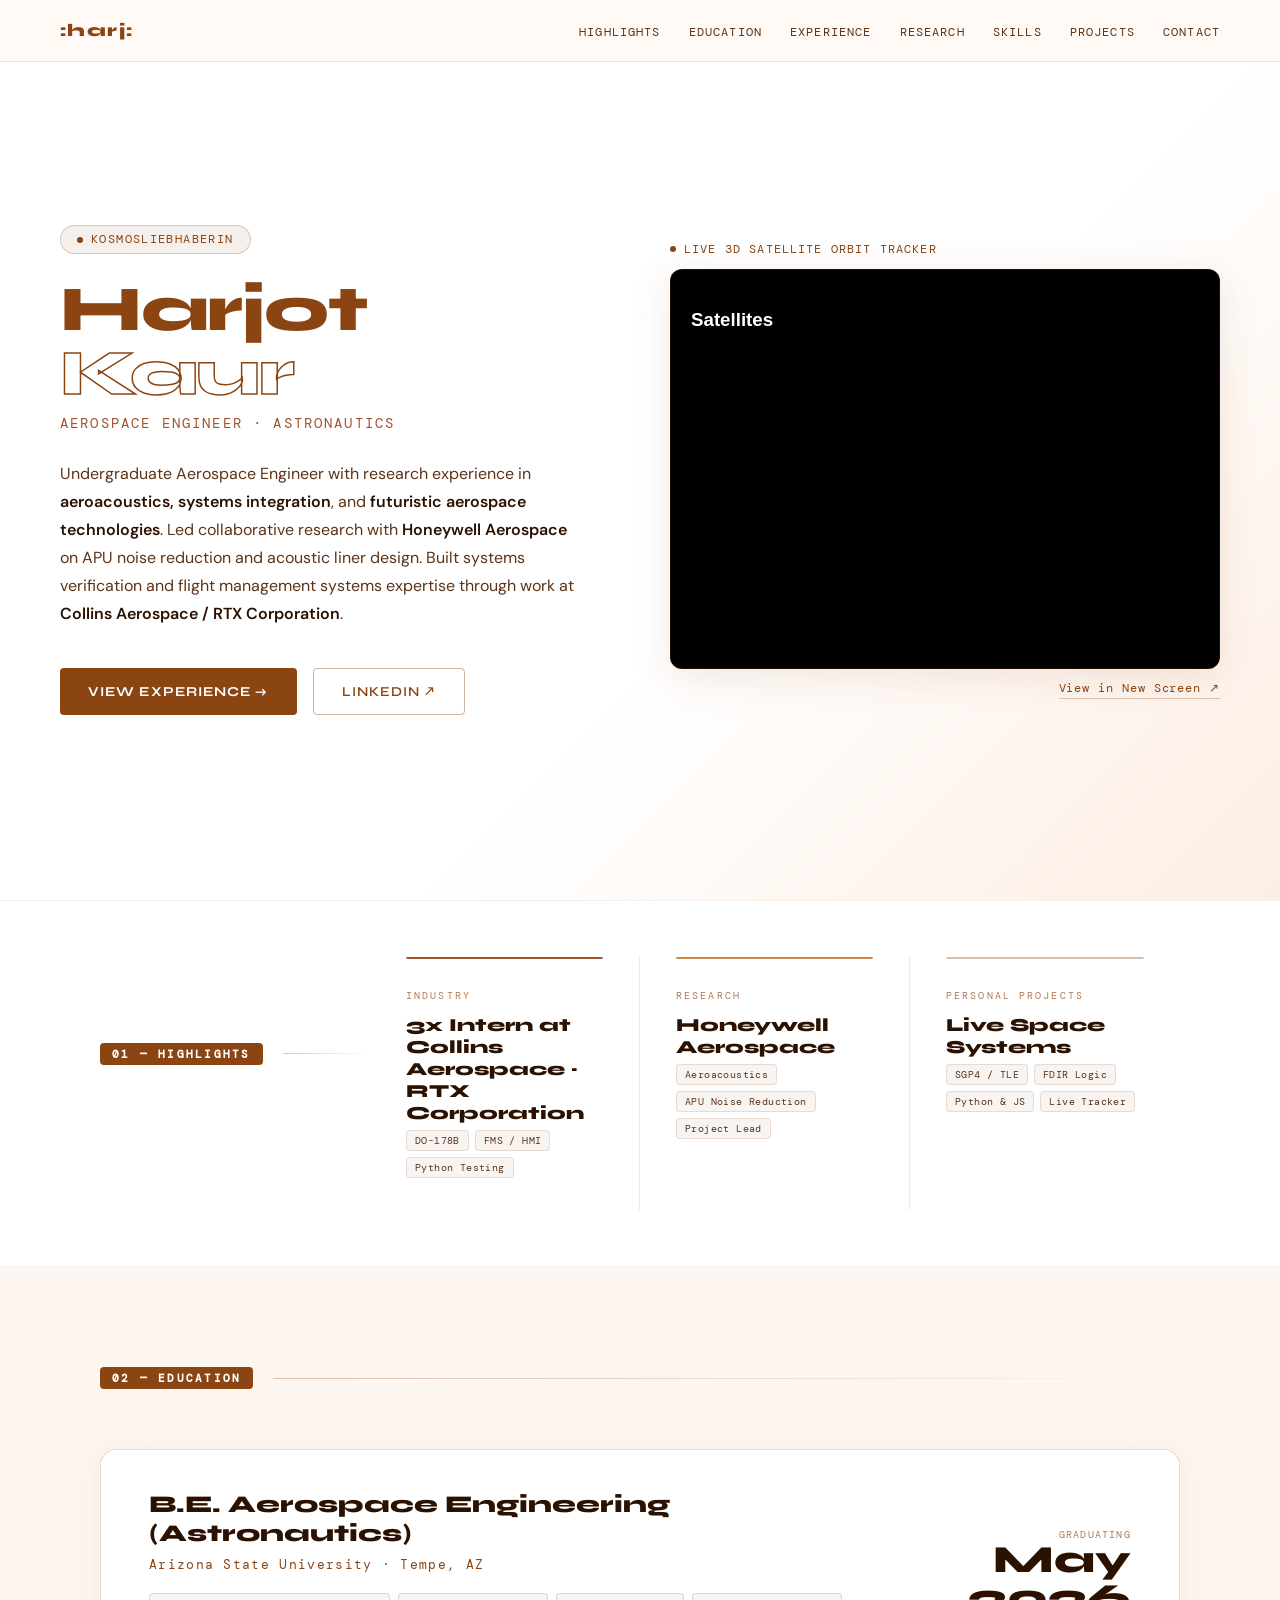
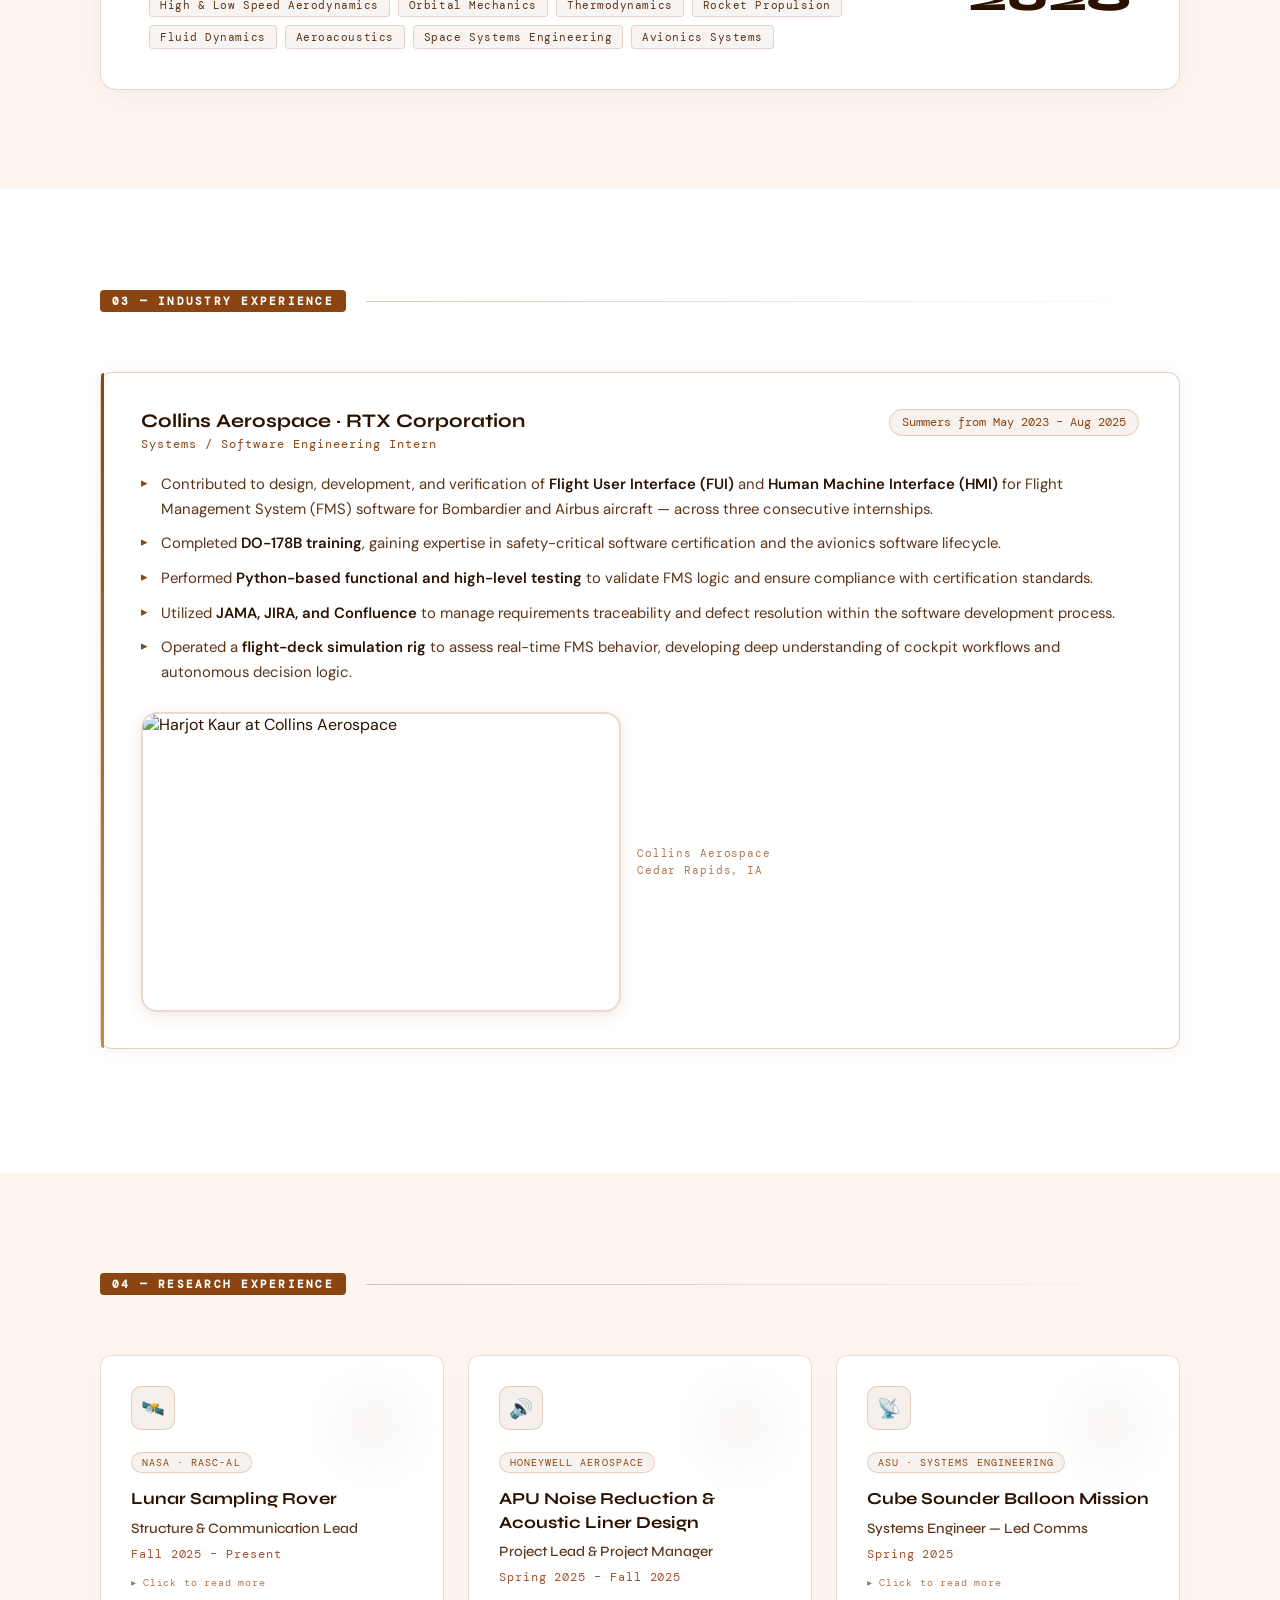
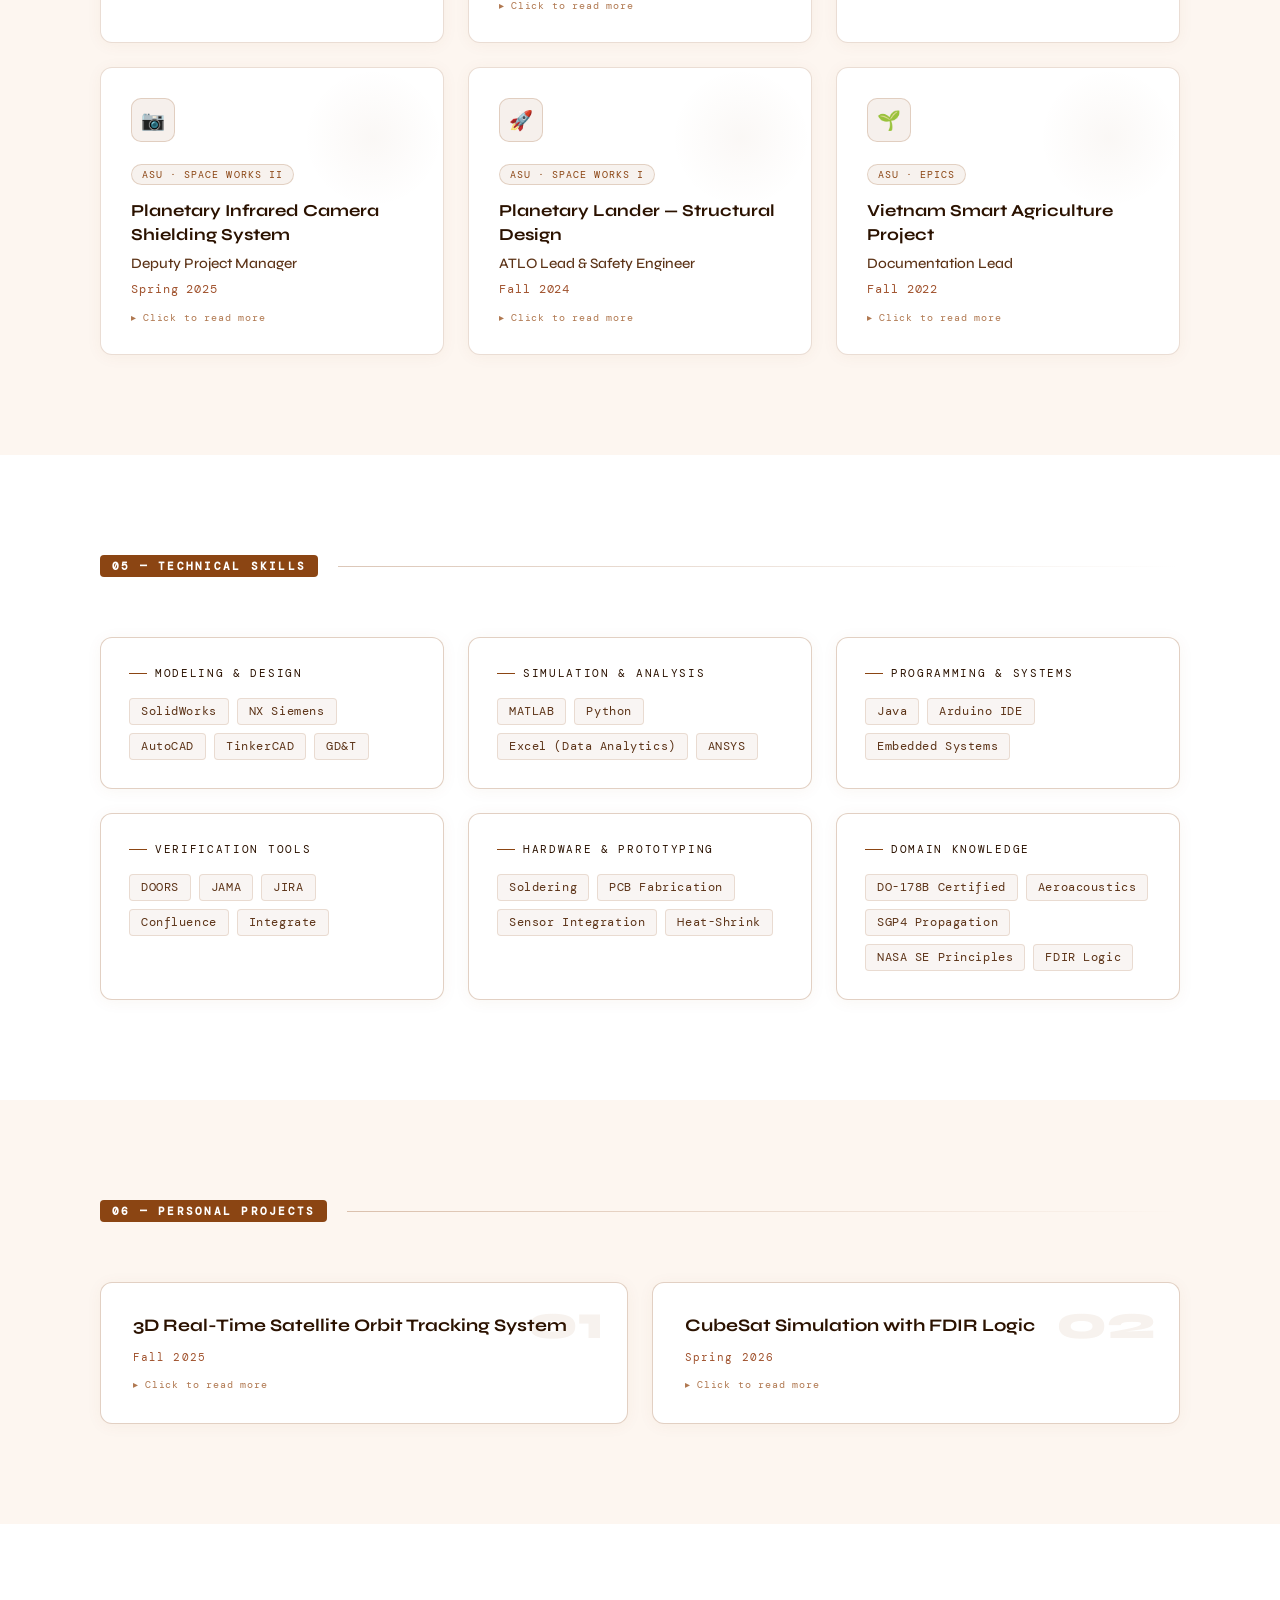
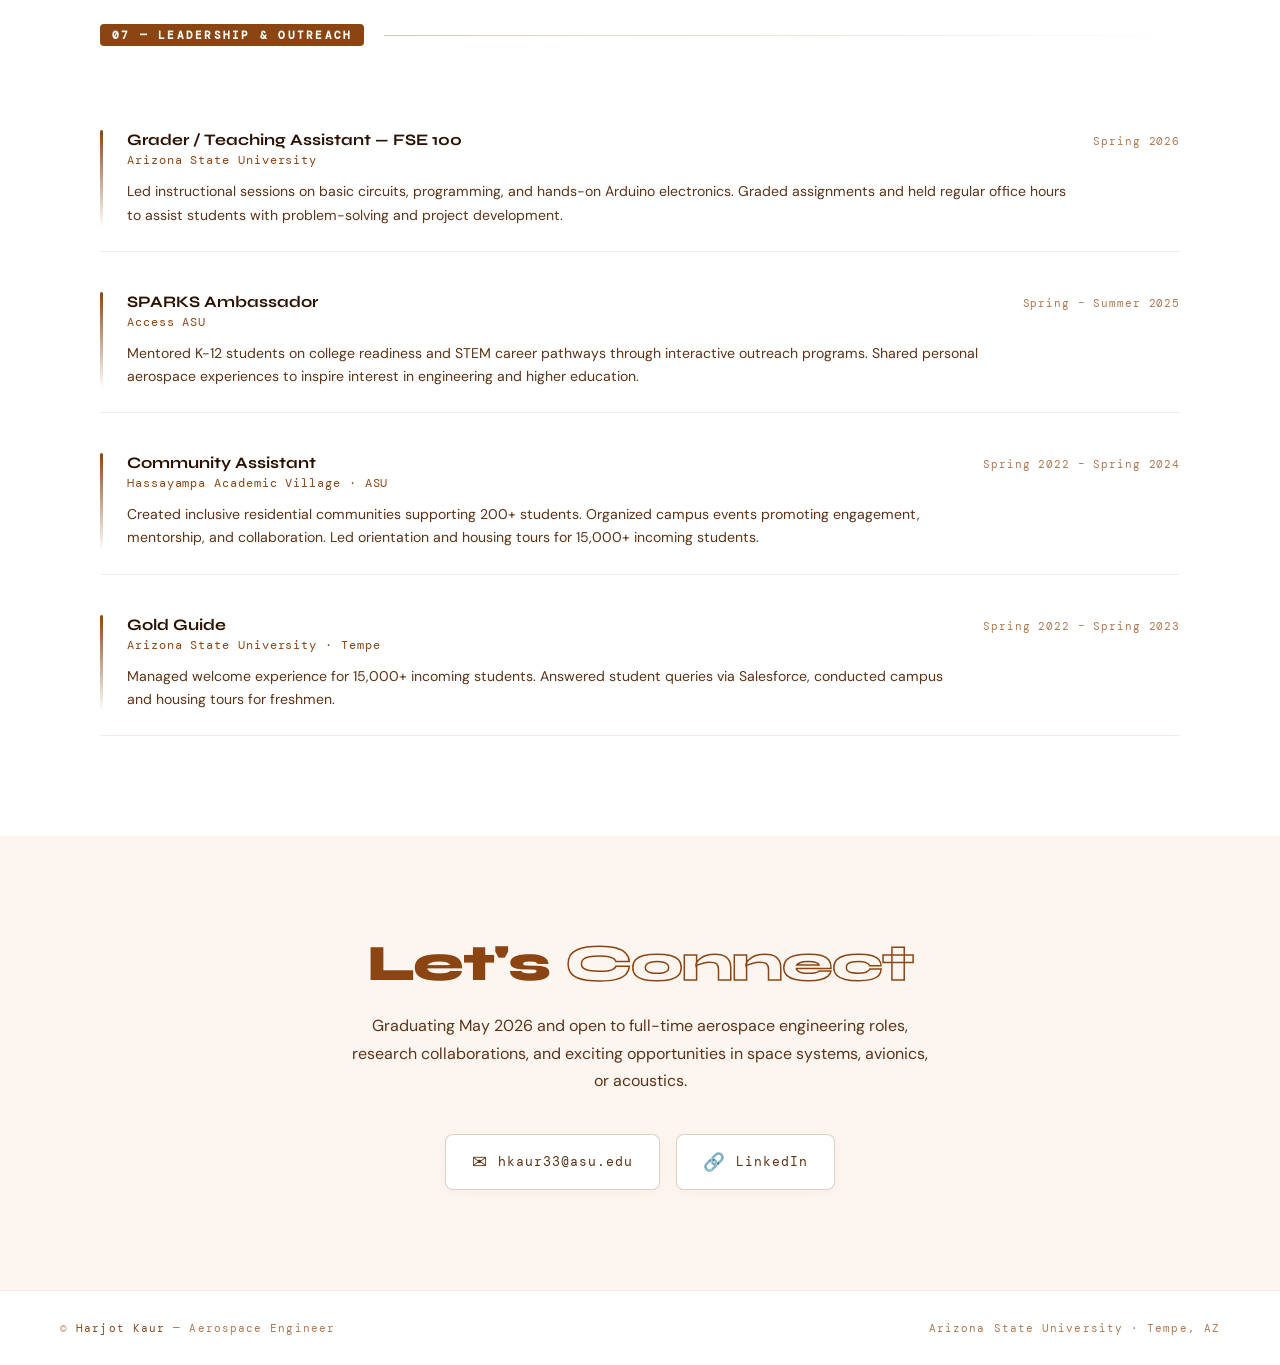
==== index.html @ 0716d75b "Update index.html" ====
<!DOCTYPE html>
<html lang="en">
<head>
  <meta charset="UTF-8" />
  <meta name="viewport" content="width=device-width, initial-scale=1.0" />
  <title>Harjot Kaur — Aerospace Engineer</title>

  <link rel="preconnect" href="https://fonts.googleapis.com" />
  <link rel="preconnect" href="https://fonts.gstatic.com" crossorigin />
  <link href="https://fonts.googleapis.com/css2?family=Syne:wght@400;500;600;700;800&family=DM+Mono:ital,wght@0,300;0,400;0,500;1,300&family=DM+Sans:ital,opsz,wght@0,9..40,300;0,9..40,400;0,9..40,500;1,9..40,300&display=swap" rel="stylesheet" />

  <style>

    /* ============================================================
       COLOR VARIABLES — change your colors here in one place
    ============================================================ */
    :root {
      --bg:           #ffffff;       /* main background              */
      --bg2:          #fdf6f0;       /* alternate section background */
      --surface:      #fff8f3;       /* card background              */
      --surface2:     #fdeee3;       /* card background variant      */
      --accent:       #8b4513;       /* saddle brown — main color    */
      --accent2:      #a0522d;       /* sienna — secondary           */
      --accent3:      #cd853f;       /* tan — third accent           */
      --text:         #2b1200;       /* primary text                 */
      --text-muted:   #5c3317;       /* body / description text      */
      --text-dim:     #b07850;       /* dates, labels, footer        */
      --border:       rgba(139, 69, 19, 0.25);
      --border2:      rgba(139, 69, 19, 0.18);
      --glow:         rgba(139, 69, 19, 0.12);
    }


    /* ============================================================
       RESET & BASE
    ============================================================ */
    *, *::before, *::after {
      box-sizing: border-box;
      margin: 0;
      padding: 0;
    }

    html {
      scroll-behavior: smooth;
    }

    body {
      font-family: 'DM Sans', sans-serif;
      background: var(--bg);
      color: var(--text);
      overflow-x: hidden;
      cursor: none;
    }


    /* ============================================================
       CUSTOM CURSOR
    ============================================================ */
    .cursor {
      width: 10px;
      height: 10px;
      background: var(--text);
      border-radius: 50%;
      position: fixed;
      top: 0;
      left: 0;
      pointer-events: none;
      z-index: 9999;
    }

    .cursor-ring {
      width: 36px;
      height: 36px;
      border: 1.5px solid var(--text);
      border-radius: 50%;
      position: fixed;
      top: 0;
      left: 0;
      pointer-events: none;
      z-index: 9998;
      opacity: 0.5;
      transition: all 0.18s cubic-bezier(0.25, 0.46, 0.45, 0.94);
    }


    /* ============================================================
       STAR FIELD CANVAS (background)
    ============================================================ */
    canvas#stars {
      position: fixed;
      inset: 0;
      z-index: 0;
      opacity: 1;
    }


    /* ============================================================
       NAVIGATION BAR
    ============================================================ */
    nav {
      position: fixed;
      top: 0;
      left: 0;
      right: 0;
      z-index: 100;
      padding: 20px 60px;
      display: flex;
      align-items: center;
      justify-content: space-between;
      backdrop-filter: blur(10px);
      border-bottom: 1px solid rgba(139, 69, 19, 0.15);
      background: rgba(255, 250, 245, 0.92);
    }

    .nav-logo {
      font-family: 'Syne', sans-serif;
      font-weight: 800;
      font-size: 1.1rem;
      letter-spacing: 0.08em;
      color: var(--accent);
      text-decoration: none;
    }

    .nav-links {
      display: flex;
      gap: 28px;
      list-style: none;
    }

    .nav-links a {
      font-family: 'DM Mono', monospace;
      font-size: 0.72rem;
      color: var(--text-muted);
      text-decoration: none;
      letter-spacing: 0.1em;
      text-transform: uppercase;
      transition: color 0.2s;
      position: relative;
    }

    /* underline slide-in on hover */
    .nav-links a::after {
      content: '';
      position: absolute;
      bottom: -4px;
      left: 0;
      width: 0;
      height: 1px;
      background: var(--accent);
      transition: width 0.3s;
    }

    .nav-links a:hover {
      color: var(--accent);
    }

    .nav-links a:hover::after {
      width: 100%;
    }


    /* all sections sit above the canvas */
    section {
      position: relative;
      z-index: 1;
    }


    /* ============================================================
       HERO SECTION
    ============================================================ */
    #hero {
      min-height: 100vh;
      display: flex;
      align-items: center;
      padding: 120px 60px 80px;
      position: relative;
      overflow: hidden;
      background: linear-gradient(135deg, #ffffff 60%, #fdeee3 100%);
    }

    .hero-grid {
      display: grid;
      grid-template-columns: 1fr 1fr;
      gap: 60px;
      align-items: center;
      max-width: 1200px;
      margin: 0 auto;
      width: 100%;
    }

    /* "Kosmosliebhaberin" pill badge */
    .hero-badge {
      display: inline-flex;
      align-items: center;
      gap: 8px;
      background: rgba(139, 69, 19, 0.08);
      border: 1px solid rgba(139, 69, 19, 0.25);
      border-radius: 100px;
      padding: 6px 16px;
      font-family: 'DM Mono', monospace;
      font-size: 0.72rem;
      color: var(--accent);
      letter-spacing: 0.12em;
      text-transform: uppercase;
      margin-bottom: 24px;
    }

    /* pulsing dot inside badge */
    .hero-badge .dot {
      width: 6px;
      height: 6px;
      background: var(--accent);
      border-radius: 50%;
      animation: pulse 2s infinite;
    }

    @keyframes pulse {
      0%, 100% { opacity: 1; transform: scale(1); }
      50%       { opacity: 0.4; transform: scale(0.7); }
    }

    /* tooltip appears when hovering over "Kosmosliebhaberin" */
    .badge-word {
      position: relative;
      cursor: default;
    }

    .badge-word::after {
      content: 'Lover of the Cosmos';
      position: absolute;
      bottom: calc(100% + 10px);
      left: 50%;
      transform: translateX(-50%) translateY(4px);
      background: var(--accent);
      color: #ffffff;
      font-family: 'DM Mono', monospace;
      font-size: 0.68rem;
      letter-spacing: 0.08em;
      white-space: nowrap;
      padding: 6px 14px;
      border-radius: 6px;
      opacity: 0;
      pointer-events: none;
      transition: opacity 0.25s ease, transform 0.25s ease;
      z-index: 200;
    }

    /* small downward arrow under tooltip */
    .badge-word::before {
      content: '';
      position: absolute;
      bottom: calc(100% + 4px);
      left: 50%;
      transform: translateX(-50%);
      border: 5px solid transparent;
      border-top-color: var(--accent);
      opacity: 0;
      pointer-events: none;
      transition: opacity 0.25s ease;
      z-index: 200;
    }

    .badge-word:hover::after {
      opacity: 1;
      transform: translateX(-50%) translateY(0);
    }

    .badge-word:hover::before {
      opacity: 1;
    }

    /* large name */
    .hero-name {
      font-family: 'Syne', sans-serif;
      font-weight: 800;
      font-size: clamp(2.8rem, 5vw, 4.5rem);
      line-height: 1.0;
      letter-spacing: -0.02em;
      color: var(--accent);
      margin-bottom: 8px;
    }

    /* "Kaur" — outlined/stroke style */
    .hero-name .accent-line {
      display: block;
      color: transparent;
      -webkit-text-stroke: 1.5px var(--accent);
    }

    .hero-title {
      font-family: 'DM Mono', monospace;
      font-size: 0.9rem;
      color: var(--accent2);
      letter-spacing: 0.15em;
      text-transform: uppercase;
      margin-bottom: 28px;
    }

    .hero-summary {
      font-size: 1rem;
      line-height: 1.75;
      color: var(--text-muted);
      max-width: 520px;
      margin-bottom: 40px;
    }

    .hero-summary strong {
      color: var(--text);
      font-weight: 600;
    }

    .hero-cta {
      display: flex;
      gap: 16px;
      flex-wrap: wrap;
    }

    /* solid saddle brown button */
    .btn-primary {
      display: inline-flex;
      align-items: center;
      gap: 10px;
      background: var(--accent);
      color: #ffffff;
      padding: 14px 28px;
      border-radius: 4px;
      font-family: 'Syne', sans-serif;
      font-weight: 700;
      font-size: 0.85rem;
      letter-spacing: 0.08em;
      text-transform: uppercase;
      text-decoration: none;
      transition: all 0.25s;
    }

    .btn-primary:hover {
      background: #a0522d;
      transform: translateY(-2px);
      box-shadow: 0 12px 40px rgba(139, 69, 19, 0.25);
    }

    /* outline button */
    .btn-secondary {
      display: inline-flex;
      align-items: center;
      gap: 10px;
      border: 1.5px solid rgba(139, 69, 19, 0.4);
      color: var(--accent);
      padding: 14px 28px;
      border-radius: 4px;
      font-family: 'Syne', sans-serif;
      font-weight: 600;
      font-size: 0.85rem;
      letter-spacing: 0.08em;
      text-transform: uppercase;
      text-decoration: none;
      transition: all 0.25s;
    }

    .btn-secondary:hover {
      background: rgba(139, 69, 19, 0.08);
      transform: translateY(-2px);
    }


    /* ============================================================
       SATELLITE TRACKER EMBED (hero right side)
    ============================================================ */
    .hero-visual {
      position: relative;
      display: flex;
      flex-direction: column;
      gap: 12px;
      height: auto;
    }

    .satellite-embed-label {
      display: inline-flex;
      align-items: center;
      gap: 8px;
      font-family: 'DM Mono', monospace;
      font-size: 0.72rem;
      color: var(--accent);
      letter-spacing: 0.1em;
      text-transform: uppercase;
    }

    .satellite-embed-label .dot {
      width: 6px;
      height: 6px;
      background: var(--accent);
      border-radius: 50%;
      animation: pulse 2s infinite;
    }

    .satellite-iframe {
      width: 100%;
      height: 400px;
      border: 1px solid var(--border);
      border-radius: 12px;
      box-shadow: 0 8px 40px rgba(139, 69, 19, 0.12);
      background: #000;
    }

    .satellite-open-btn {
      align-self: flex-end;
      font-family: 'DM Mono', monospace;
      font-size: 0.72rem;
      color: var(--accent);
      text-decoration: none;
      letter-spacing: 0.08em;
      border-bottom: 1px solid rgba(139, 69, 19, 0.3);
      padding-bottom: 2px;
      transition: all 0.2s;
    }

    .satellite-open-btn:hover {
      color: var(--accent2);
      border-bottom-color: var(--accent2);
    }


    /* ============================================================
       SHARED SECTION LAYOUT
    ============================================================ */
    .section-inner {
      max-width: 1200px;
      margin: 0 auto;
      padding: 100px 60px;
    }

    .section-header {
      display: flex;
      align-items: center;
      gap: 20px;
      margin-bottom: 60px;
    }

    /* e.g. "01 — Education" brown pill */
    .section-tag {
      font-family: 'DM Mono', monospace;
      font-size: 0.7rem;
      color: #ffffff;
      letter-spacing: 0.2em;
      text-transform: uppercase;
      font-weight: 700;
      background-color: #8b4513;
      padding: 4px 12px;
      border-radius: 4px;
      white-space: nowrap;
    }

    /* horizontal fading line after section tag */
    .section-line {
      flex: 1;
      height: 1px;
      background: linear-gradient(to right, rgba(139, 69, 19, 0.3), transparent);
    }


    /* ============================================================
       HIGHLIGHTS STRIP
       Sits between hero and education.
       Shows key partnerships and accomplishments at a glance.
    ============================================================ */
    #highlights {
      background: var(--bg);
      border-top: 1px solid rgba(139, 69, 19, 0.08);
      border-bottom: 1px solid rgba(139, 69, 19, 0.08);
      position: relative;
      z-index: 1;
    }

    .highlights-inner {
      max-width: 1200px;
      margin: 0 auto;
      padding: 56px 60px;
      display: grid;
      grid-template-columns: repeat(4, 1fr);
      gap: 0;
    }

    /* each card — divider lines between them via border-right */
    .highlight-card {
      padding: 32px 36px;
      border-right: 1px solid rgba(139, 69, 19, 0.12);
      position: relative;
      transition: background 0.25s ease;
    }

    .highlight-card:last-child {
      border-right: none;
    }

    .highlight-card:hover {
      background: var(--surface);
    }

    /* colored top-edge accent bar — each card gets its own shade */
    .highlight-card::before {
      content: '';
      position: absolute;
      top: 0;
      left: 36px;
      right: 36px;
      height: 2px;
      border-radius: 0 0 2px 2px;
    }

    .highlight-card:nth-child(1)::before { background: var(--accent); }
    .highlight-card:nth-child(2)::before { background: var(--accent2); }
    .highlight-card:nth-child(3)::before { background: var(--accent3); }
    .highlight-card:nth-child(4)::before { background: rgba(139, 69, 19, 0.35); }

    /* category label e.g. "Industry" */
    .hl-label {
      font-family: 'DM Mono', monospace;
      font-size: 0.6rem;
      color: var(--text-dim);
      letter-spacing: 0.22em;
      text-transform: uppercase;
      margin-bottom: 12px;
    }

    /* main bold title */
    .hl-title {
      font-family: 'Syne', sans-serif;
      font-weight: 800;
      font-size: 1.15rem;
      color: var(--text);
      line-height: 1.2;
      margin-bottom: 6px;
    }

    /* subtitle */
    .hl-sub {
      font-size: 0.82rem;
      color: var(--text-muted);
      line-height: 1.5;
      margin-bottom: 18px;
    }

    /* small keyword tags at the bottom */
    .hl-tags {
      display: flex;
      flex-wrap: wrap;
      gap: 6px;
    }

    .hl-tag {
      font-family: 'DM Mono', monospace;
      font-size: 0.62rem;
      color: var(--text-muted);
      background: rgba(139, 69, 19, 0.06);
      border: 1px solid rgba(139, 69, 19, 0.14);
      border-radius: 4px;
      padding: 3px 8px;
      letter-spacing: 0.04em;
    }

    /* responsive: 2 columns on medium screens */
    @media (max-width: 900px) {
      .highlights-inner {
        grid-template-columns: repeat(2, 1fr);
      }

      .highlight-card:nth-child(2) {
        border-right: none;
      }

      .highlight-card:nth-child(3) {
        border-right: 1px solid rgba(139, 69, 19, 0.12);
        border-top: 1px solid rgba(139, 69, 19, 0.12);
      }

      .highlight-card:nth-child(4) {
        border-top: 1px solid rgba(139, 69, 19, 0.12);
      }
    }


    /* ============================================================
       EDUCATION SECTION
    ============================================================ */
    #education {
      background: var(--bg2);
    }

    .edu-card {
      background: #ffffff;
      border: 1px solid rgba(139, 69, 19, 0.2);
      border-radius: 16px;
      padding: 40px 48px;
      display: grid;
      grid-template-columns: 1fr auto;
      gap: 40px;
      align-items: center;
      box-shadow: 0 4px 30px rgba(139, 69, 19, 0.07);
    }

    .edu-degree {
      font-family: 'Syne', sans-serif;
      font-weight: 800;
      font-size: 1.5rem;
      color: var(--text);
      margin-bottom: 8px;
    }

    .edu-school {
      font-family: 'DM Mono', monospace;
      font-size: 0.82rem;
      color: var(--accent);
      letter-spacing: 0.1em;
      margin-bottom: 20px;
    }

    .edu-chips {
      display: flex;
      flex-wrap: wrap;
      gap: 8px;
    }

    /* each course/subject chip */
    .edu-chip {
      font-family: 'DM Mono', monospace;
      font-size: 0.68rem;
      color: var(--text-muted);
      background: rgba(139, 69, 19, 0.06);
      border: 1px solid rgba(139, 69, 19, 0.18);
      border-radius: 4px;
      padding: 4px 10px;
      letter-spacing: 0.05em;
    }

    .edu-grad {
      text-align: right;
    }

    /* large "May 2026" date */
    .edu-grad-date {
      font-family: 'Syne', sans-serif;
      font-weight: 800;
      font-size: 2.4rem;
      color: var(--text);
      line-height: 1;
    }

    .edu-grad-label {
      font-family: 'DM Mono', monospace;
      font-size: 0.65rem;
      color: var(--text-dim);
      letter-spacing: 0.12em;
      text-transform: uppercase;
      margin-top: 6px;
    }


    /* ============================================================
       EXPERIENCE SECTION
    ============================================================ */
    #experience {
      background: var(--bg);
    }

    .exp-card {
      border: 1px solid var(--border);
      border-radius: 12px;
      padding: 36px 40px;
      background: #ffffff;
      position: relative;
      overflow: visible;
      transition: all 0.3s ease;
      margin-bottom: 24px;
      box-shadow: 0 2px 20px rgba(139, 69, 19, 0.06);
    }

    /* left accent stripe */
    .exp-card::before {
      content: '';
      position: absolute;
      top: 0;
      left: 0;
      width: 3px;
      height: 100%;
      background: linear-gradient(to bottom, var(--accent), var(--accent3));
      border-radius: 3px 0 0 3px;
    }

    .exp-card:hover {
      border-color: rgba(139, 69, 19, 0.35);
      transform: translateX(4px);
      box-shadow: 0 8px 40px rgba(139, 69, 19, 0.1);
    }

    .exp-meta {
      display: flex;
      align-items: flex-start;
      justify-content: space-between;
      gap: 20px;
      margin-bottom: 20px;
      flex-wrap: wrap;
    }

    .exp-company {
      font-family: 'Syne', sans-serif;
      font-weight: 700;
      font-size: 1.2rem;
      color: var(--text);
    }

    .exp-role {
      font-family: 'DM Mono', monospace;
      font-size: 0.78rem;
      color: var(--accent);
      letter-spacing: 0.08em;
      margin-top: 4px;
    }

    /* date pill on the right */
    .exp-period {
      font-family: 'DM Mono', monospace;
      font-size: 0.72rem;
      color: var(--accent);
      background: rgba(139, 69, 19, 0.07);
      border: 1px solid rgba(139, 69, 19, 0.2);
      padding: 5px 12px;
      border-radius: 100px;
      white-space: nowrap;
      flex-shrink: 0;
    }

    .exp-points {
      list-style: none;
    }

    .exp-points li {
      position: relative;
      padding-left: 20px;
      margin-bottom: 10px;
      color: var(--text-muted);
      font-size: 0.93rem;
      line-height: 1.65;
    }

    /* brown arrow bullet */
    .exp-points li::before {
      content: '▸';
      position: absolute;
      left: 0;
      color: var(--accent);
      font-size: 0.8rem;
    }

    .exp-points li strong {
      color: var(--text);
      font-weight: 600;
    }

    /* photo inside experience card */
    .exp-photo-wrapper {
      margin-top: 28px;
      display: flex;
      align-items: center;
      gap: 16px;
      overflow: visible;
    }

    .exp-photo {
      display: block;
      width: 480px;
      height: 300px;
      object-fit: cover;
      object-position: center;
      border-radius: 16px;
      border: 2px solid rgba(139, 69, 19, 0.2);
      box-shadow: 0 4px 16px rgba(139, 69, 19, 0.12);
      flex-shrink: 0;
    }

    .exp-photo-caption {
      font-family: 'DM Mono', monospace;
      font-size: 0.68rem;
      color: var(--text-dim);
      letter-spacing: 0.08em;
      line-height: 1.6;
    }


    /* ============================================================
       RESEARCH SECTION — INTERACTIVE CLICK-TO-EXPAND
       Default: emoji, title, tag, role, date
       Click: description slides open
    ============================================================ */
    #research {
      background: var(--bg2);
    }

    .research-grid {
      display: grid;
      grid-template-columns: repeat(auto-fill, minmax(340px, 1fr));
      gap: 24px;
    }

    /* card is clickable */
    .research-card {
      background: #ffffff;
      border: 1px solid var(--border2);
      border-radius: 12px;
      padding: 30px;
      position: relative;
      overflow: hidden;
      cursor: pointer;
      transition: border-color 0.3s ease, box-shadow 0.3s ease, transform 0.3s ease;
      box-shadow: 0 2px 16px rgba(139, 69, 19, 0.05);
    }

    /* subtle corner glow */
    .research-card::after {
      content: '';
      position: absolute;
      top: 0;
      right: 0;
      width: 140px;
      height: 140px;
      background: radial-gradient(circle, rgba(139, 69, 19, 0.04) 0%, transparent 70%);
      pointer-events: none;
    }

    .research-card:hover {
      border-color: rgba(139, 69, 19, 0.3);
      transform: translateY(-4px);
      box-shadow: 0 16px 40px rgba(139, 69, 19, 0.1);
    }

    /* card stays flat when open */
    .research-card.open {
      border-color: rgba(139, 69, 19, 0.4);
      box-shadow: 0 12px 40px rgba(139, 69, 19, 0.12);
      transform: translateY(0);
    }

    /* emoji icon box */
    .research-icon {
      width: 44px;
      height: 44px;
      background: rgba(139, 69, 19, 0.08);
      border: 1px solid rgba(139, 69, 19, 0.2);
      border-radius: 10px;
      display: flex;
      align-items: center;
      justify-content: center;
      font-size: 1.2rem;
      margin-bottom: 20px;
    }

    /* affiliation capsule e.g. "NASA · RASC-AL" */
    .research-tag {
      display: inline-block;
      font-family: 'DM Mono', monospace;
      font-size: 0.65rem;
      color: var(--accent);
      letter-spacing: 0.1em;
      text-transform: uppercase;
      background: rgba(139, 69, 19, 0.07);
      border: 1px solid rgba(139, 69, 19, 0.2);
      border-radius: 100px;
      padding: 3px 10px;
      margin-bottom: 14px;
    }

    .research-title {
      font-family: 'Syne', sans-serif;
      font-weight: 700;
      font-size: 1.05rem;
      color: var(--text);
      line-height: 1.4;
      margin-bottom: 8px;
    }

    .research-role {
      font-family: 'Syne', sans-serif;
      font-weight: 500;
      font-size: 0.9rem;
      color: var(--text-muted);
      line-height: 1.4;
      margin-bottom: 8px;
    }

    .research-org {
      font-family: 'DM Mono', monospace;
      font-size: 0.72rem;
      color: var(--accent2);
      letter-spacing: 0.08em;
      margin-bottom: 0;
    }

    /* "▸ Click to read more" hint */
    .research-hint {
      font-family: 'DM Mono', monospace;
      font-size: 0.65rem;
      color: var(--text-dim);
      letter-spacing: 0.08em;
      margin-top: 14px;
      display: flex;
      align-items: center;
      gap: 6px;
      transition: color 0.2s;
    }

    /* arrow before hint text */
    .research-hint::before {
      content: '▸';
      font-size: 0.6rem;
      transition: transform 0.3s ease;
    }

    /* arrow rotates 90° when card is open */
    .research-card.open .research-hint::before {
      transform: rotate(90deg);
    }

    .research-card.open .research-hint {
      color: var(--accent);
    }

    /* description — collapsed by default, expands on click */
    .research-desc {
      font-size: 0.88rem;
      line-height: 1.7;
      color: var(--text-muted);
      max-height: 0;
      overflow: hidden;
      opacity: 0;
      margin-top: 0;
      transition: max-height 0.45s ease, opacity 0.35s ease, margin-top 0.3s ease;
    }

    .research-card.open .research-desc {
      max-height: 600px;
      opacity: 1;
      margin-top: 16px;
    }

    .research-desc strong {
      color: var(--text);
      font-weight: 600;
    }


    /* ============================================================
       SKILLS SECTION
    ============================================================ */
    #skills {
      background: var(--bg);
    }

    .skills-layout {
      display: grid;
      grid-template-columns: repeat(auto-fill, minmax(260px, 1fr));
      gap: 24px;
    }

    .skill-group {
      background: #ffffff;
      border: 1px solid var(--border);
      border-radius: 12px;
      padding: 28px;
      transition: all 0.3s ease;
      box-shadow: 0 2px 16px rgba(139, 69, 19, 0.05);
    }

    .skill-group:hover {
      border-color: rgba(139, 69, 19, 0.35);
      box-shadow: 0 8px 30px rgba(139, 69, 19, 0.1);
    }

    /* category heading e.g. "Modeling & Design" */
    .skill-group-title {
      font-family: 'DM Mono', monospace;
      font-size: 0.7rem;
      color: var(--text);
      letter-spacing: 0.15em;
      text-transform: uppercase;
      margin-bottom: 18px;
      display: flex;
      align-items: center;
      gap: 8px;
    }

    /* short line before category title */
    .skill-group-title::before {
      content: '';
      width: 18px;
      height: 1px;
      background: var(--accent);
    }

    .skill-tags {
      display: flex;
      flex-wrap: wrap;
      gap: 8px;
    }

    /* individual skill pill — no hover color change */
    .skill-tag {
      font-family: 'DM Mono', monospace;
      font-size: 0.72rem;
      color: var(--text-muted);
      background: rgba(139, 69, 19, 0.05);
      border: 1px solid rgba(139, 69, 19, 0.15);
      border-radius: 4px;
      padding: 5px 11px;
      letter-spacing: 0.05em;
    }


    /* ============================================================
       PROJECTS SECTION — INTERACTIVE CLICK-TO-EXPAND
       Same interaction pattern as research cards
    ============================================================ */
    #projects {
      background: var(--bg2);
    }

    .projects-grid {
      display: grid;
      grid-template-columns: 1fr 1fr;
      gap: 24px;
    }

    /* clickable project card */
    .project-card {
      background: #ffffff;
      border: 1px solid var(--border);
      border-radius: 12px;
      padding: 32px;
      position: relative;
      overflow: hidden;
      cursor: pointer;
      transition: border-color 0.3s ease, box-shadow 0.3s ease, transform 0.3s ease;
      box-shadow: 0 2px 16px rgba(139, 69, 19, 0.05);
    }

    .project-card:hover {
      border-color: rgba(139, 69, 19, 0.35);
      transform: translateY(-4px);
      box-shadow: 0 16px 40px rgba(139, 69, 19, 0.1);
    }

    /* stays flat when open */
    .project-card.open {
      border-color: rgba(139, 69, 19, 0.4);
      box-shadow: 0 12px 40px rgba(139, 69, 19, 0.12);
      transform: translateY(0);
    }

    /* large faded number in the corner */
    .project-num {
      font-family: 'Syne', sans-serif;
      font-weight: 800;
      font-size: 3rem;
      color: rgba(139, 69, 19, 0.07);
      position: absolute;
      top: 16px;
      right: 24px;
      line-height: 1;
    }

    .project-title {
      font-family: 'Syne', sans-serif;
      font-weight: 700;
      font-size: 1.1rem;
      color: var(--text);
      margin-bottom: 12px;
      line-height: 1.3;
    }

    .project-period {
      font-family: 'DM Mono', monospace;
      font-size: 0.68rem;
      color: var(--accent2);
      letter-spacing: 0.1em;
      margin-bottom: 14px;
    }

    /* "▸ Click to read more" hint */
    .project-hint {
      font-family: 'DM Mono', monospace;
      font-size: 0.65rem;
      color: var(--text-dim);
      letter-spacing: 0.08em;
      margin-top: 4px;
      display: flex;
      align-items: center;
      gap: 6px;
      transition: color 0.2s;
    }

    .project-hint::before {
      content: '▸';
      font-size: 0.6rem;
      transition: transform 0.3s ease;
    }

    /* arrow rotates when open */
    .project-card.open .project-hint::before {
      transform: rotate(90deg);
    }

    .project-card.open .project-hint {
      color: var(--accent);
    }

    /* description — collapsed by default, expands on click */
    .project-desc {
      font-size: 0.9rem;
      color: var(--text-muted);
      line-height: 1.7;
      max-height: 0;
      overflow: hidden;
      opacity: 0;
      margin-top: 0;
      transition: max-height 0.45s ease, opacity 0.35s ease, margin-top 0.3s ease;
    }

    .project-card.open .project-desc {
      max-height: 400px;
      opacity: 1;
      margin-top: 14px;
    }


    /* ============================================================
       LEADERSHIP SECTION
    ============================================================ */
    #leadership {
      background: var(--bg);
    }

    .leadership-list {
      display: flex;
      flex-direction: column;
      gap: 16px;
    }

    .lead-item {
      display: grid;
      grid-template-columns: 3px 1fr auto;
      gap: 24px;
      align-items: start;
      padding: 24px 0;
      border-bottom: 1px solid rgba(139, 69, 19, 0.1);
    }

    /* vertical brown gradient line on left */
    .lead-line {
      width: 3px;
      height: 100%;
      min-height: 40px;
      background: linear-gradient(to bottom, var(--accent), transparent);
      border-radius: 3px;
    }

    .lead-role {
      font-family: 'Syne', sans-serif;
      font-weight: 700;
      font-size: 1rem;
      color: var(--text);
      margin-bottom: 4px;
    }

    .lead-org {
      font-family: 'DM Mono', monospace;
      font-size: 0.72rem;
      color: var(--accent);
      letter-spacing: 0.08em;
      margin-bottom: 12px;
    }

    .lead-desc {
      font-size: 0.88rem;
      color: var(--text-muted);
      line-height: 1.65;
    }

    /* date on the right */
    .lead-period {
      font-family: 'DM Mono', monospace;
      font-size: 0.68rem;
      color: var(--text-dim);
      letter-spacing: 0.08em;
      white-space: nowrap;
      text-align: right;
      padding-top: 4px;
    }


    /* ============================================================
       CONTACT SECTION
    ============================================================ */
    #contact {
      background: var(--bg2);
      text-align: center;
    }

    .contact-inner {
      max-width: 700px;
      margin: 0 auto;
      padding: 100px 60px;
    }

    .contact-heading {
      font-family: 'Syne', sans-serif;
      font-weight: 800;
      font-size: clamp(2rem, 4vw, 3.2rem);
      line-height: 1.1;
      letter-spacing: -0.02em;
      margin-bottom: 20px;
      color: var(--accent);
    }

    /* "Connect" — outlined stroke style */
    .contact-heading .stroke {
      color: transparent;
      -webkit-text-stroke: 1.5px var(--accent);
    }

    .contact-sub {
      color: var(--text-muted);
      font-size: 1rem;
      line-height: 1.7;
      margin-bottom: 40px;
    }

    .contact-links {
      display: flex;
      gap: 16px;
      justify-content: center;
      flex-wrap: wrap;
    }

    .contact-link {
      display: inline-flex;
      align-items: center;
      gap: 10px;
      background: #ffffff;
      border: 1px solid var(--border);
      border-radius: 8px;
      padding: 16px 26px;
      text-decoration: none;
      color: var(--text-muted);
      font-family: 'DM Mono', monospace;
      font-size: 0.8rem;
      letter-spacing: 0.08em;
      transition: all 0.25s;
      box-shadow: 0 2px 12px rgba(139, 69, 19, 0.06);
    }

    /* hover fills button brown */
    .contact-link:hover {
      color: #ffffff;
      background: var(--accent);
      border-color: var(--accent);
      transform: translateY(-2px);
      box-shadow: 0 8px 24px rgba(139, 69, 19, 0.2);
    }

    .contact-link .icon {
      font-size: 1.1rem;
    }


    /* ============================================================
       FOOTER
    ============================================================ */
    footer {
      position: relative;
      z-index: 1;
      padding: 30px 60px;
      border-top: 1px solid rgba(139, 69, 19, 0.12);
      display: flex;
      align-items: center;
      justify-content: space-between;
      background: var(--bg);
    }

    footer p {
      font-family: 'DM Mono', monospace;
      font-size: 0.68rem;
      color: var(--text-dim);
      letter-spacing: 0.1em;
    }

    footer .footer-accent {
      color: var(--accent);
    }


    /* ============================================================
       SCROLL REVEAL ANIMATION
       Elements with class "reveal" fade in when scrolled into view
    ============================================================ */
    .reveal {
      opacity: 0;
      transform: translateY(30px);
      transition: opacity 0.6s ease, transform 0.6s ease;
    }

    .reveal.visible {
      opacity: 1;
      transform: translateY(0);
    }


    /* ============================================================
       SCROLLBAR
    ============================================================ */
    ::-webkit-scrollbar { width: 4px; }
    ::-webkit-scrollbar-track { background: var(--bg); }
    ::-webkit-scrollbar-thumb { background: rgba(139, 69, 19, 0.3); border-radius: 2px; }


    /* ============================================================
       MOBILE RESPONSIVE
    ============================================================ */
    @media (max-width: 768px) {
      nav               { padding: 16px 24px; }
      .nav-links        { display: none; }
      .hero-grid        { grid-template-columns: 1fr; }
      .hero-visual      { display: none; }
      .section-inner    { padding: 70px 24px; }
      .projects-grid    { grid-template-columns: 1fr; }
      .edu-card         { grid-template-columns: 1fr; }
      footer            { flex-direction: column; gap: 8px; text-align: center; }
      #hero             { padding: 100px 24px 60px; }
      .highlights-inner { grid-template-columns: 1fr; padding: 32px 24px; }
      .highlight-card   { border-right: none; border-bottom: 1px solid rgba(139, 69, 19, 0.12); }
      .highlight-card:last-child { border-bottom: none; }
    }

  </style>
</head>
<body>

  <div class="cursor" id="cursor"></div>
  <div class="cursor-ring" id="cursorRing"></div>
  <canvas id="stars"></canvas>


  <!-- ============================================================
       NAVIGATION
  ============================================================ -->
  <nav>
    <a href="#hero" class="nav-logo">:harj:</a>
    <ul class="nav-links">
      <li><a href="#highlights">Highlights</a></li>
      <li><a href="#education">Education</a></li>
      <li><a href="#experience">Experience</a></li>
      <li><a href="#research">Research</a></li>
      <li><a href="#skills">Skills</a></li>
      <li><a href="#projects">Projects</a></li>
      <li><a href="#contact">Contact</a></li>
    </ul>
  </nav>


  <!-- ============================================================
       HERO
  ============================================================ -->
  <section id="hero">
    <div class="hero-grid">

      <!-- Left: text content -->
      <div>
        <div class="hero-badge">
          <span class="dot"></span>
          <span class="badge-word">Kosmosliebhaberin</span>
        </div>

        <h1 class="hero-name">
          Harjot
          <span class="accent-line">Kaur</span>
        </h1>

        <p class="hero-title">Aerospace Engineer · Astronautics</p>

        <p class="hero-summary">
          Undergraduate Aerospace Engineer with research experience in
          <strong>aeroacoustics, systems integration</strong>, and
          <strong>futuristic aerospace technologies</strong>. Led collaborative
          research with <strong>Honeywell Aerospace</strong> on APU noise reduction
          and acoustic liner design. Built systems verification and flight management
          systems expertise through work at
          <strong>Collins Aerospace / RTX Corporation</strong>.
        </p>

        <div class="hero-cta">
          <a href="#experience" class="btn-primary">View Experience →</a>
          <a href="https://www.linkedin.com/in/harjottkaurr/" target="_blank" class="btn-secondary">LinkedIn ↗</a>
        </div>
      </div>

      <!-- Right: live satellite tracker embed -->
      <div class="hero-visual">
        <div class="satellite-embed-label">
          <span class="dot"></span>
          Live 3D Satellite Orbit Tracker
        </div>

        <iframe
          src="satellite/index.html"
          class="satellite-iframe"
          title="Real-Time 3D Satellite Orbit Tracking System"
          loading="lazy"
          scrolling="no"
        ></iframe>

        <a href="satellite/index.html" target="_blank" class="satellite-open-btn">
          View in New Screen ↗
        </a>
      </div>

    </div>
  </section>


  <!-- ============================================================
       HIGHLIGHTS STRIP
       Key partnerships and accomplishments at a glance.
       Sits between hero and education.
  ============================================================ -->
  <section id="highlights">
    <div class="highlights-inner">

      <div class="section-header reveal">
        <span class="section-tag">01 — Highlights</span>
        <div class="section-line"></div>
      </div>
      
      <!-- Card 1: Collins Aerospace -->
      <div class="highlight-card reveal">
        <div class="hl-label">Industry</div>
        <div class="hl-title">3x Intern at Collins Aerospace · RTX Corporation</div>
        <div class="hl-tags">
          <span class="hl-tag">DO-178B</span>
          <span class="hl-tag">FMS / HMI</span>
          <span class="hl-tag">Python Testing</span>
        </div>
      </div>

      <!-- Card 2: Honeywell + NASA -->
      <div class="highlight-card reveal">
        <div class="hl-label">Research</div>
        <div class="hl-title">Honeywell Aerospace</div>
        <div class="hl-tags">
          <span class="hl-tag">Aeroacoustics</span>
          <span class="hl-tag">APU Noise Reduction</span>
          <span class="hl-tag">Project Lead</span>
        </div>
      </div>

      <!-- Card 3: Personal Projects -->
      <div class="highlight-card reveal">
        <div class="hl-label">Personal Projects</div>
        <div class="hl-title">Live Space Systems</div>
        <div class="hl-tags">
          <span class="hl-tag">SGP4 / TLE</span>
          <span class="hl-tag">FDIR Logic</span>
          <span class="hl-tag">Python &amp; JS</span>
          <span class="hl-tag">Live Tracker</span>
        </div>
      </div>

    </div>
  </section>


  <!-- ============================================================
       EDUCATION
  ============================================================ -->
  <section id="education">
    <div class="section-inner">

      <div class="section-header reveal">
        <span class="section-tag">02 — Education</span>
        <div class="section-line"></div>
      </div>

      <div class="edu-card reveal">
        <div>
          <div class="edu-degree">B.E. Aerospace Engineering (Astronautics)</div>
          <div class="edu-school">Arizona State University · Tempe, AZ</div>
          <div class="edu-chips">
            <span class="edu-chip">High &amp; Low Speed Aerodynamics</span>
            <span class="edu-chip">Orbital Mechanics</span>
            <span class="edu-chip">Thermodynamics</span>
            <span class="edu-chip">Rocket Propulsion</span>
            <span class="edu-chip">Fluid Dynamics</span>
            <span class="edu-chip">Aeroacoustics</span>
            <span class="edu-chip">Space Systems Engineering</span>
            <span class="edu-chip">Avionics Systems</span>
          </div>
        </div>
        <div class="edu-grad">
          <div class="edu-grad-label">Graduating</div>
          <div class="edu-grad-date">May<br/>2026</div>
        </div>
      </div>

    </div>
  </section>


  <!-- ============================================================
       EXPERIENCE
  ============================================================ -->
  <section id="experience">
    <div class="section-inner">

      <div class="section-header reveal">
        <span class="section-tag">03 — Industry Experience</span>
        <div class="section-line"></div>
      </div>

      <div class="exp-card reveal">
        <div class="exp-meta">
          <div>
            <div class="exp-company">Collins Aerospace · RTX Corporation</div>
            <div class="exp-role">Systems / Software Engineering Intern</div>
          </div>
          <span class="exp-period">Summers from May 2023 – Aug 2025</span>
        </div>

        <ul class="exp-points">
          <li>
            Contributed to design, development, and verification of
            <strong>Flight User Interface (FUI)</strong> and
            <strong>Human Machine Interface (HMI)</strong> for Flight Management
            System (FMS) software for Bombardier and Airbus aircraft —
            across three consecutive internships.
          </li>
          <li>
            Completed <strong>DO-178B training</strong>, gaining expertise in
            safety-critical software certification and the avionics software lifecycle.
          </li>
          <li>
            Performed <strong>Python-based functional and high-level testing</strong>
            to validate FMS logic and ensure compliance with certification standards.
          </li>
          <li>
            Utilized <strong>JAMA, JIRA, and Confluence</strong> to manage requirements
            traceability and defect resolution within the software development process.
          </li>
          <li>
            Operated a <strong>flight-deck simulation rig</strong> to assess real-time
            FMS behavior, developing deep understanding of cockpit workflows and
            autonomous decision logic.
          </li>
        </ul>

        <!-- Replace me.jpg with your actual photo filename -->
        <div class="exp-photo-wrapper">
          <img src="me.jpg" alt="Harjot Kaur at Collins Aerospace" class="exp-photo" />
          <p class="exp-photo-caption">
            Collins Aerospace<br/>
            Cedar Rapids, IA
          </p>
        </div>

      </div>

    </div>
  </section>


  <!-- ============================================================
       RESEARCH — click any card to expand description
  ============================================================ -->
  <section id="research">
    <div class="section-inner">

      <div class="section-header reveal">
        <span class="section-tag">04 — Research Experience</span>
        <div class="section-line"></div>
      </div>

      <div class="research-grid">

        <!-- Card 1: NASA RASC-AL -->
        <div class="research-card reveal" onclick="toggleCard(this)">
          <div class="research-icon">🛰️</div>
          <span class="research-tag">NASA · RASC-AL</span>
          <div class="research-title">Lunar Sampling Rover</div>
          <div class="research-role">Structure &amp; Communication Lead</div>
          <div class="research-org">Fall 2025 – Present</div>
          <div class="research-hint">Click to read more</div>
          <div class="research-desc">
            Led the rover structural design, subsystem integration, and communication
            architecture to enable reliable telemetry and mission operations for a lunar
            surface sampling rover developed for a <strong>NASA RASC-AL</strong> mission concept.
            Developed the <strong>Lunar Isolation Sample Container (LISC)</strong>, featuring
            a dual-wall aluminum structure, vacuum insulation, and thermal interfaces
            designed to maintain volatile stability and structural integrity of collected
            samples. Additionally led system-level design, CAD modeling, and trade studies
            for sampling mechanisms, container architecture, and autonomous rover–ascent
            vehicle sample transfer operations.
          </div>
        </div>

        <!-- Card 2: Honeywell -->
        <div class="research-card reveal" onclick="toggleCard(this)">
          <div class="research-icon">🔊</div>
          <span class="research-tag">Honeywell Aerospace</span>
          <div class="research-title">APU Noise Reduction &amp; Acoustic Liner Design</div>
          <div class="research-role">Project Lead &amp; Project Manager</div>
          <div class="research-org">Spring 2025 – Fall 2025</div>
          <div class="research-hint">Click to read more</div>
          <div class="research-desc">
            Conducted joint research with <strong>Honeywell Aerospace</strong> on Auxiliary
            Power Unit (APU) noise mitigation, exploring both active and passive acoustic
            technologies for liner optimization. Performed preliminary frequency-domain
            analysis and source identification to characterize key APU noise contributors,
            and collaborated with Honeywell engineers to investigate suitable material
            selections and liner geometry configurations aimed at improving acoustic
            absorption and overall APU noise reduction performance.
          </div>
        </div>

        <!-- Card 3: Cube Sounder -->
        <div class="research-card reveal" onclick="toggleCard(this)">
          <div class="research-icon">📡</div>
          <span class="research-tag">ASU · Systems Engineering</span>
          <div class="research-title">Cube Sounder Balloon Mission</div>
          <div class="research-role">Systems Engineer — Led Comms</div>
          <div class="research-org">Spring 2025</div>
          <div class="research-hint">Click to read more</div>
          <div class="research-desc">
            Defined the telecommunications and ground data subsystems while ensuring
            compliance with NASA standards and maintaining traceability to SMART
            requirements. Prepared and delivered <strong>System Requirements Review (SRR)</strong>
            and <strong>Preliminary Design Review (PDR)</strong> documentation aligned with
            mission objectives, and applied established systems engineering principles to
            integrate payload data routing and develop a robust, reliable communication
            architecture.
          </div>
        </div>

        <!-- Card 4: Space Works II -->
        <div class="research-card reveal" onclick="toggleCard(this)">
          <div class="research-icon">📷</div>
          <span class="research-tag">ASU · Space Works II</span>
          <div class="research-title">Planetary Infrared Camera Shielding System</div>
          <div class="research-role">Deputy Project Manager</div>
          <div class="research-org">Spring 2025</div>
          <div class="research-hint">Click to read more</div>
          <div class="research-desc">
            Designed a shielding system for a planetary observation payload by integrating
            environmental sensors with an Arduino-based control system to protect
            instrumentation from dust and radiation exposure. Utilized <strong>GD&amp;T
            principles</strong> and <strong>Siemens NX</strong> for mechanical design of
            the housing and integration components. Coordinated subsystem testing and
            electrical assembly to verify operational integrity, and successfully delivered
            both PDR and CDR documentation.
          </div>
        </div>

        <!-- Card 5: Space Works I -->
        <div class="research-card reveal" onclick="toggleCard(this)">
          <div class="research-icon">🚀</div>
          <span class="research-tag">ASU · Space Works I</span>
          <div class="research-title">Planetary Lander — Structural Design</div>
          <div class="research-role">ATLO Lead &amp; Safety Engineer</div>
          <div class="research-org">Fall 2024</div>
          <div class="research-hint">Click to read more</div>
          <div class="research-desc">
            Designed a conceptual planetary lander to meet specified mission constraints
            while ensuring tolerance to impact forces under varying landing conditions.
            Served as Safety Engineer and Assembly, Test, and Launch Operations Lead,
            overseeing procedures to maintain system safety, reliability, and mission
            readiness. Conducted analytical assessments to determine appropriate mass,
            volume, and dimensional parameters for a stable landing profile, and performed
            pre-launch tests and simulations to validate functional performance and
            structural integrity.
          </div>
        </div>

        <!-- Card 6: EPICS -->
        <div class="research-card reveal" onclick="toggleCard(this)">
          <div class="research-icon">🌱</div>
          <span class="research-tag">ASU · EPICS</span>
          <div class="research-title">Vietnam Smart Agriculture Project</div>
          <div class="research-role">Documentation Lead</div>
          <div class="research-org">Fall 2022</div>
          <div class="research-hint">Click to read more</div>
          <div class="research-desc">
            Designed a pH sensor model for soil monitoring with Arduino-based data
            collection. Led documentation and software development for real-time
            irrigation data in a 7-member international project. Collaborated to develop
            a team scope, divide effort, and ensure timely completion aligned with
            project goals.
          </div>
        </div>

      </div>
    </div>
  </section>


  <!-- ============================================================
       SKILLS
  ============================================================ -->
  <section id="skills">
    <div class="section-inner">

      <div class="section-header reveal">
        <span class="section-tag">05 — Technical Skills</span>
        <div class="section-line"></div>
      </div>

      <div class="skills-layout">

        <div class="skill-group reveal">
          <div class="skill-group-title">Modeling &amp; Design</div>
          <div class="skill-tags">
            <span class="skill-tag">SolidWorks</span>
            <span class="skill-tag">NX Siemens</span>
            <span class="skill-tag">AutoCAD</span>
            <span class="skill-tag">TinkerCAD</span>
            <span class="skill-tag">GD&amp;T</span>
          </div>
        </div>

        <div class="skill-group reveal">
          <div class="skill-group-title">Simulation &amp; Analysis</div>
          <div class="skill-tags">
            <span class="skill-tag">MATLAB</span>
            <span class="skill-tag">Python</span>
            <span class="skill-tag">Excel (Data Analytics)</span>
            <span class="skill-tag">ANSYS</span>
          </div>
        </div>

        <div class="skill-group reveal">
          <div class="skill-group-title">Programming &amp; Systems</div>
          <div class="skill-tags">
            <span class="skill-tag">Java</span>
            <span class="skill-tag">Arduino IDE</span>
            <span class="skill-tag">Embedded Systems</span>
          </div>
        </div>

        <div class="skill-group reveal">
          <div class="skill-group-title">Verification Tools</div>
          <div class="skill-tags">
            <span class="skill-tag">DOORS</span>
            <span class="skill-tag">JAMA</span>
            <span class="skill-tag">JIRA</span>
            <span class="skill-tag">Confluence</span>
            <span class="skill-tag">Integrate</span>
          </div>
        </div>

        <div class="skill-group reveal">
          <div class="skill-group-title">Hardware &amp; Prototyping</div>
          <div class="skill-tags">
            <span class="skill-tag">Soldering</span>
            <span class="skill-tag">PCB Fabrication</span>
            <span class="skill-tag">Sensor Integration</span>
            <span class="skill-tag">Heat-Shrink</span>
          </div>
        </div>

        <div class="skill-group reveal">
          <div class="skill-group-title">Domain Knowledge</div>
          <div class="skill-tags">
            <span class="skill-tag">DO-178B Certified</span>
            <span class="skill-tag">Aeroacoustics</span>
            <span class="skill-tag">SGP4 Propagation</span>
            <span class="skill-tag">NASA SE Principles</span>
            <span class="skill-tag">FDIR Logic</span>
          </div>
        </div>

      </div>
    </div>
  </section>


  <!-- ============================================================
       PERSONAL PROJECTS — click to expand description
  ============================================================ -->
  <section id="projects">
    <div class="section-inner">

      <div class="section-header reveal">
        <span class="section-tag">06 — Personal Projects</span>
        <div class="section-line"></div>
      </div>

      <div class="projects-grid">

        <!-- Project 01: Satellite Tracker -->
        <div class="project-card reveal" onclick="toggleProject(this)">
          <div class="project-num">01</div>
          <div class="project-title">3D Real-Time Satellite Orbit Tracking System</div>
          <div class="project-period">Fall 2025</div>
          <div class="project-hint">Click to read more</div>
          <div class="project-desc">
            Built a real-time satellite tracking system fetching live TLE data and
            implementing SGP4 orbit propagation to compute satellite position and velocity.
            Originally built with a FastAPI Python backend; refactored for the web using
            satellite.js so it runs entirely in the browser. Generates telemetry-style
            outputs including latitude, longitude, altitude, and velocity for real-time
            orbital state estimation. The live demo is embedded at the top of this page —
            use the "View in New Screen" link to open the full interactive experience.
          </div>
        </div>

        <!-- Project 02: CubeSat FDIR -->
        <div class="project-card reveal" onclick="toggleProject(this)">
          <div class="project-num">02</div>
          <div class="project-title">CubeSat Simulation with FDIR Logic</div>
          <div class="project-period">Spring 2026</div>
          <div class="project-hint">Click to read more</div>
          <div class="project-desc">
            Developed a CubeSat simulation system integrating orbital tracking with
            simulated spacecraft telemetry and operational states. Implemented
            Fault Detection, Isolation, and Recovery (FDIR) logic to autonomously
            identify anomalies, isolate subsystem faults, and simulate recovery actions —
            reducing reliance on manual ground intervention. Built in Python with a
            backend architecture for simulating spacecraft health monitoring, anomaly
            propagation, and automated recovery workflows.
          </div>
        </div>

      </div>
    </div>
  </section>


  <!-- ============================================================
       LEADERSHIP & OUTREACH
  ============================================================ -->
  <section id="leadership">
    <div class="section-inner">

      <div class="section-header reveal">
        <span class="section-tag">07 — Leadership &amp; Outreach</span>
        <div class="section-line"></div>
      </div>

      <div class="leadership-list">

        <div class="lead-item reveal">
          <div class="lead-line"></div>
          <div>
            <div class="lead-role">Grader / Teaching Assistant — FSE 100</div>
            <div class="lead-org">Arizona State University</div>
            <div class="lead-desc">
              Led instructional sessions on basic circuits, programming, and hands-on
              Arduino electronics. Graded assignments and held regular office hours to
              assist students with problem-solving and project development.
            </div>
          </div>
          <div class="lead-period">Spring 2026</div>
        </div>

        <div class="lead-item reveal">
          <div class="lead-line"></div>
          <div>
            <div class="lead-role">SPARKS Ambassador</div>
            <div class="lead-org">Access ASU</div>
            <div class="lead-desc">
              Mentored K-12 students on college readiness and STEM career pathways
              through interactive outreach programs. Shared personal aerospace
              experiences to inspire interest in engineering and higher education.
            </div>
          </div>
          <div class="lead-period">Spring – Summer 2025</div>
        </div>

        <div class="lead-item reveal">
          <div class="lead-line"></div>
          <div>
            <div class="lead-role">Community Assistant</div>
            <div class="lead-org">Hassayampa Academic Village · ASU</div>
            <div class="lead-desc">
              Created inclusive residential communities supporting 200+ students.
              Organized campus events promoting engagement, mentorship, and collaboration.
              Led orientation and housing tours for 15,000+ incoming students.
            </div>
          </div>
          <div class="lead-period">Spring 2022 – Spring 2024</div>
        </div>

        <div class="lead-item reveal">
          <div class="lead-line"></div>
          <div>
            <div class="lead-role">Gold Guide</div>
            <div class="lead-org">Arizona State University · Tempe</div>
            <div class="lead-desc">
              Managed welcome experience for 15,000+ incoming students. Answered
              student queries via Salesforce, conducted campus and housing tours
              for freshmen.
            </div>
          </div>
          <div class="lead-period">Spring 2022 – Spring 2023</div>
        </div>

      </div>
    </div>
  </section>


  <!-- ============================================================
       CONTACT
  ============================================================ -->
  <section id="contact">
    <div class="contact-inner">
      <div class="reveal">

        <h2 class="contact-heading">
          Let's <span class="stroke">Connect</span>
        </h2>

        <p class="contact-sub">
          Graduating May 2026 and open to full-time aerospace engineering roles,
          research collaborations, and exciting opportunities in space systems,
          avionics, or acoustics.
        </p>

        <div class="contact-links">
          <a href="mailto:kaur.harjot.1621@gmail.com" class="contact-link">
            <span class="icon">✉</span> hkaur33@asu.edu
          </a>
          <a href="https://www.linkedin.com/in/harjottkaurr/" target="_blank" class="contact-link">
            <span class="icon">🔗</span> LinkedIn
          </a>
        </div>

      </div>
    </div>
  </section>


  <!-- ============================================================
       FOOTER
  ============================================================ -->
  <footer>
    <p>© <span class="footer-accent">Harjot Kaur</span> — Aerospace Engineer</p>
    <p>Arizona State University · Tempe, AZ</p>
  </footer>


  <!-- ============================================================
       JAVASCRIPT
  ============================================================ -->
  <script>

    /* ── Custom cursor ──
       Uses left/top positioning (not transform) so it never freezes
    ── */
    const cursor = document.getElementById('cursor');
    const ring   = document.getElementById('cursorRing');
    let mx = -100, my = -100, rx = -100, ry = -100;

    document.addEventListener('mousemove', e => {
      mx = e.clientX;
      my = e.clientY;
    });

    function animCursor() {
      cursor.style.left = (mx - 5) + 'px';
      cursor.style.top  = (my - 5) + 'px';
      rx += (mx - rx) * 0.12;
      ry += (my - ry) * 0.12;
      ring.style.left = (rx - 18) + 'px';
      ring.style.top  = (ry - 18) + 'px';
      requestAnimationFrame(animCursor);
    }
    animCursor();

    /* ring grows when hovering links */
    document.querySelectorAll('a, button').forEach(el => {
      el.addEventListener('mouseenter', () => { ring.style.opacity = '0.9'; });
      el.addEventListener('mouseleave', () => { ring.style.opacity = '0.5'; });
    });


    /* ── Research card toggle ──
       Clicking a card adds/removes the "open" class.
       CSS handles the smooth expand/collapse animation.
    ── */
    function toggleCard(card) {
      const isOpen = card.classList.contains('open');
      const hint   = card.querySelector('.research-hint');

      if (isOpen) {
        card.classList.remove('open');
        hint.textContent = 'Click to read more';
      } else {
        card.classList.add('open');
        hint.textContent = 'Click to collapse';
      }
    }


    /* ── Project card toggle ──
       Same pattern as research cards but for project-hint
    ── */
    function toggleProject(card) {
      const isOpen = card.classList.contains('open');
      const hint   = card.querySelector('.project-hint');

      if (isOpen) {
        card.classList.remove('open');
        hint.textContent = 'Click to read more';
      } else {
        card.classList.add('open');
        hint.textContent = 'Click to collapse';
      }
    }


    /* ── Star field ── */
    const canvas = document.getElementById('stars');
    const ctx    = canvas.getContext('2d');
    let W, H, stars = [];

    function resize() {
      W = canvas.width  = window.innerWidth;
      H = canvas.height = window.innerHeight;
    }
    resize();
    window.addEventListener('resize', resize);

    /* create 180 random stars */
    for (let i = 0; i < 180; i++) {
      stars.push({
        x:     Math.random() * 2000,
        y:     Math.random() * 1200,
        r:     Math.random() * 1.2 + 0.2,
        a:     Math.random(),
        speed: Math.random() * 0.3 + 0.05
      });
    }

    function drawStars() {
      ctx.clearRect(0, 0, W, H);
      stars.forEach(s => {
        s.a += s.speed * 0.005;
        const opacity = (Math.sin(s.a) + 1) / 2 * 0.18 + 0.03;
        ctx.beginPath();
        ctx.arc(s.x % W, s.y % H, s.r, 0, Math.PI * 2);
        ctx.fillStyle = `rgba(139, 69, 19, ${opacity})`;
        ctx.fill();
      });
      requestAnimationFrame(drawStars);
    }
    drawStars();


    /* ── Scroll reveal ──
       Show elements already in viewport on page load,
       then watch the rest as the user scrolls.
    ── */
    const reveals = document.querySelectorAll('.reveal');

    reveals.forEach(r => {
      if (r.getBoundingClientRect().top < window.innerHeight) {
        r.classList.add('visible');
      }
    });

    const observer = new IntersectionObserver(entries => {
      entries.forEach((entry, i) => {
        if (entry.isIntersecting) {
          setTimeout(() => entry.target.classList.add('visible'), i * 60);
          observer.unobserve(entry.target);
        }
      });
    }, { threshold: 0.05 });

    reveals.forEach(r => {
      if (!r.classList.contains('visible')) {
        observer.observe(r);
      }
    });

  </script>

</body>
</html>
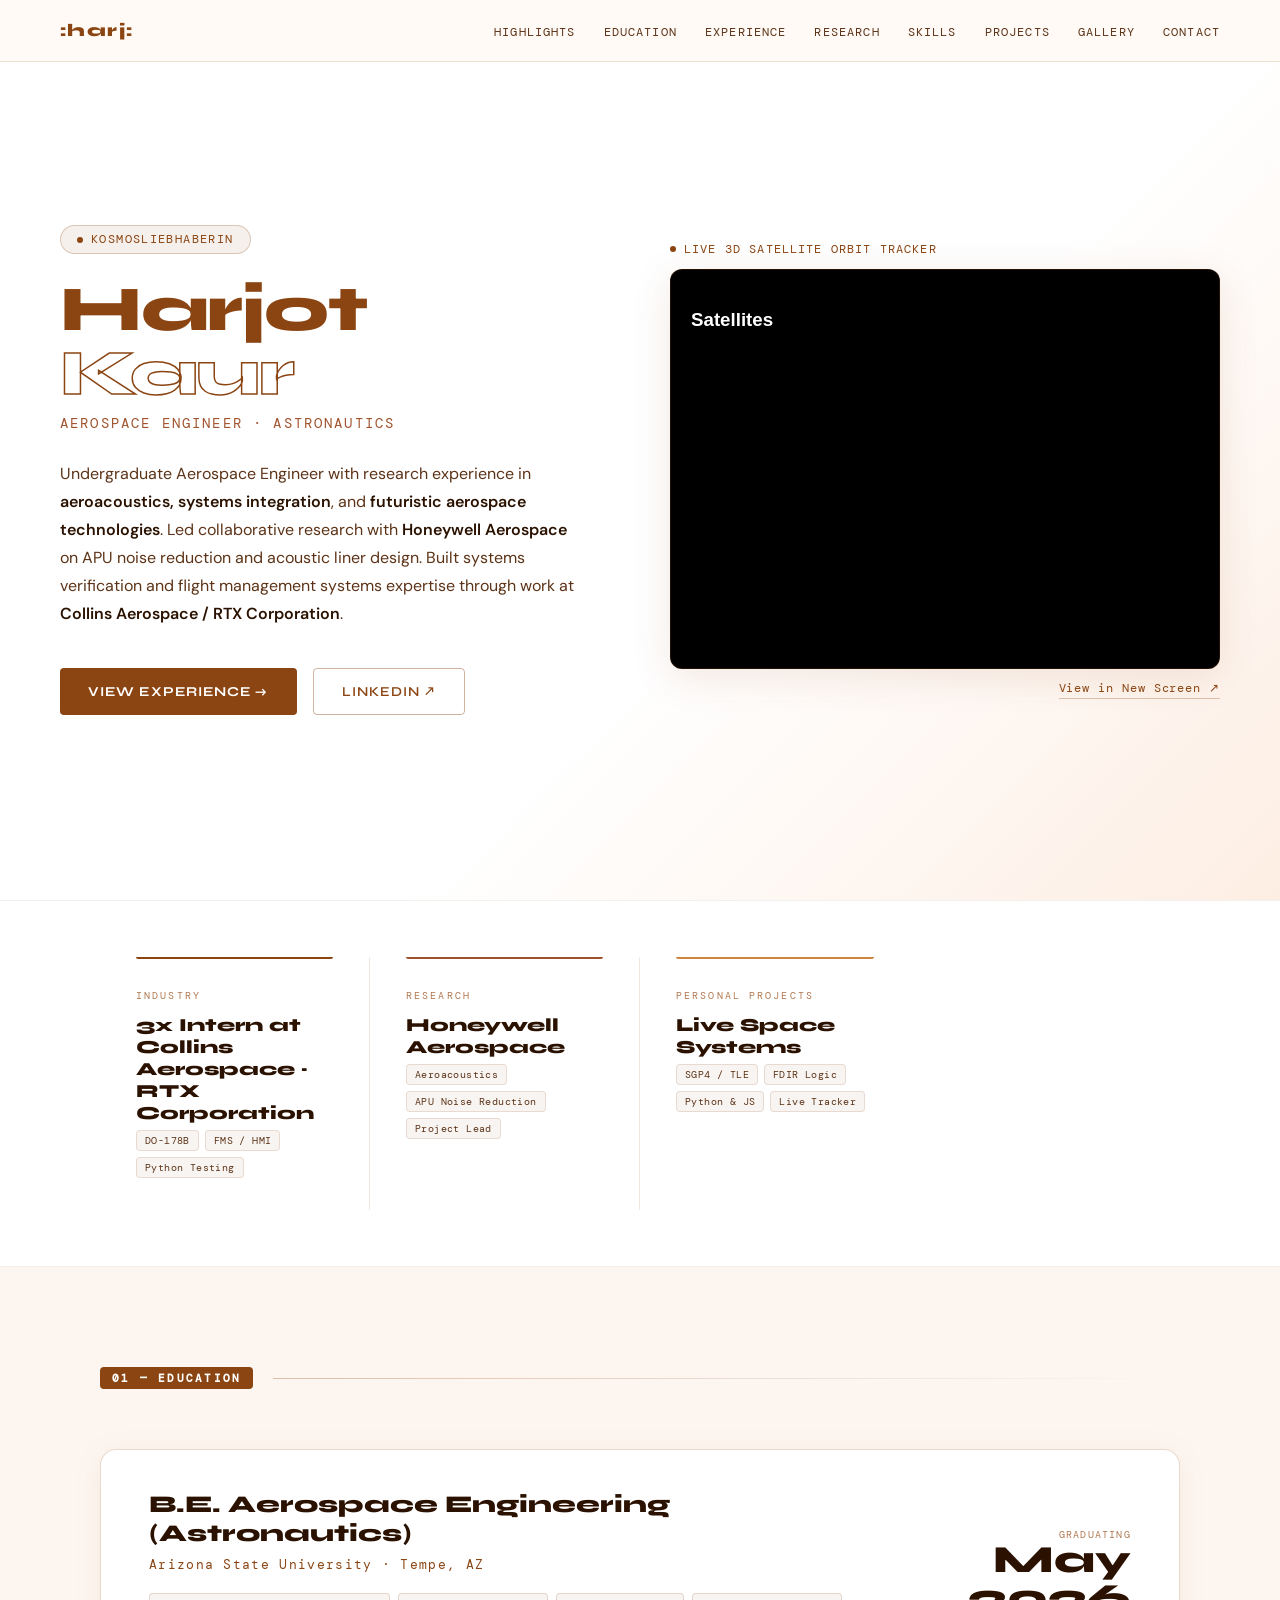
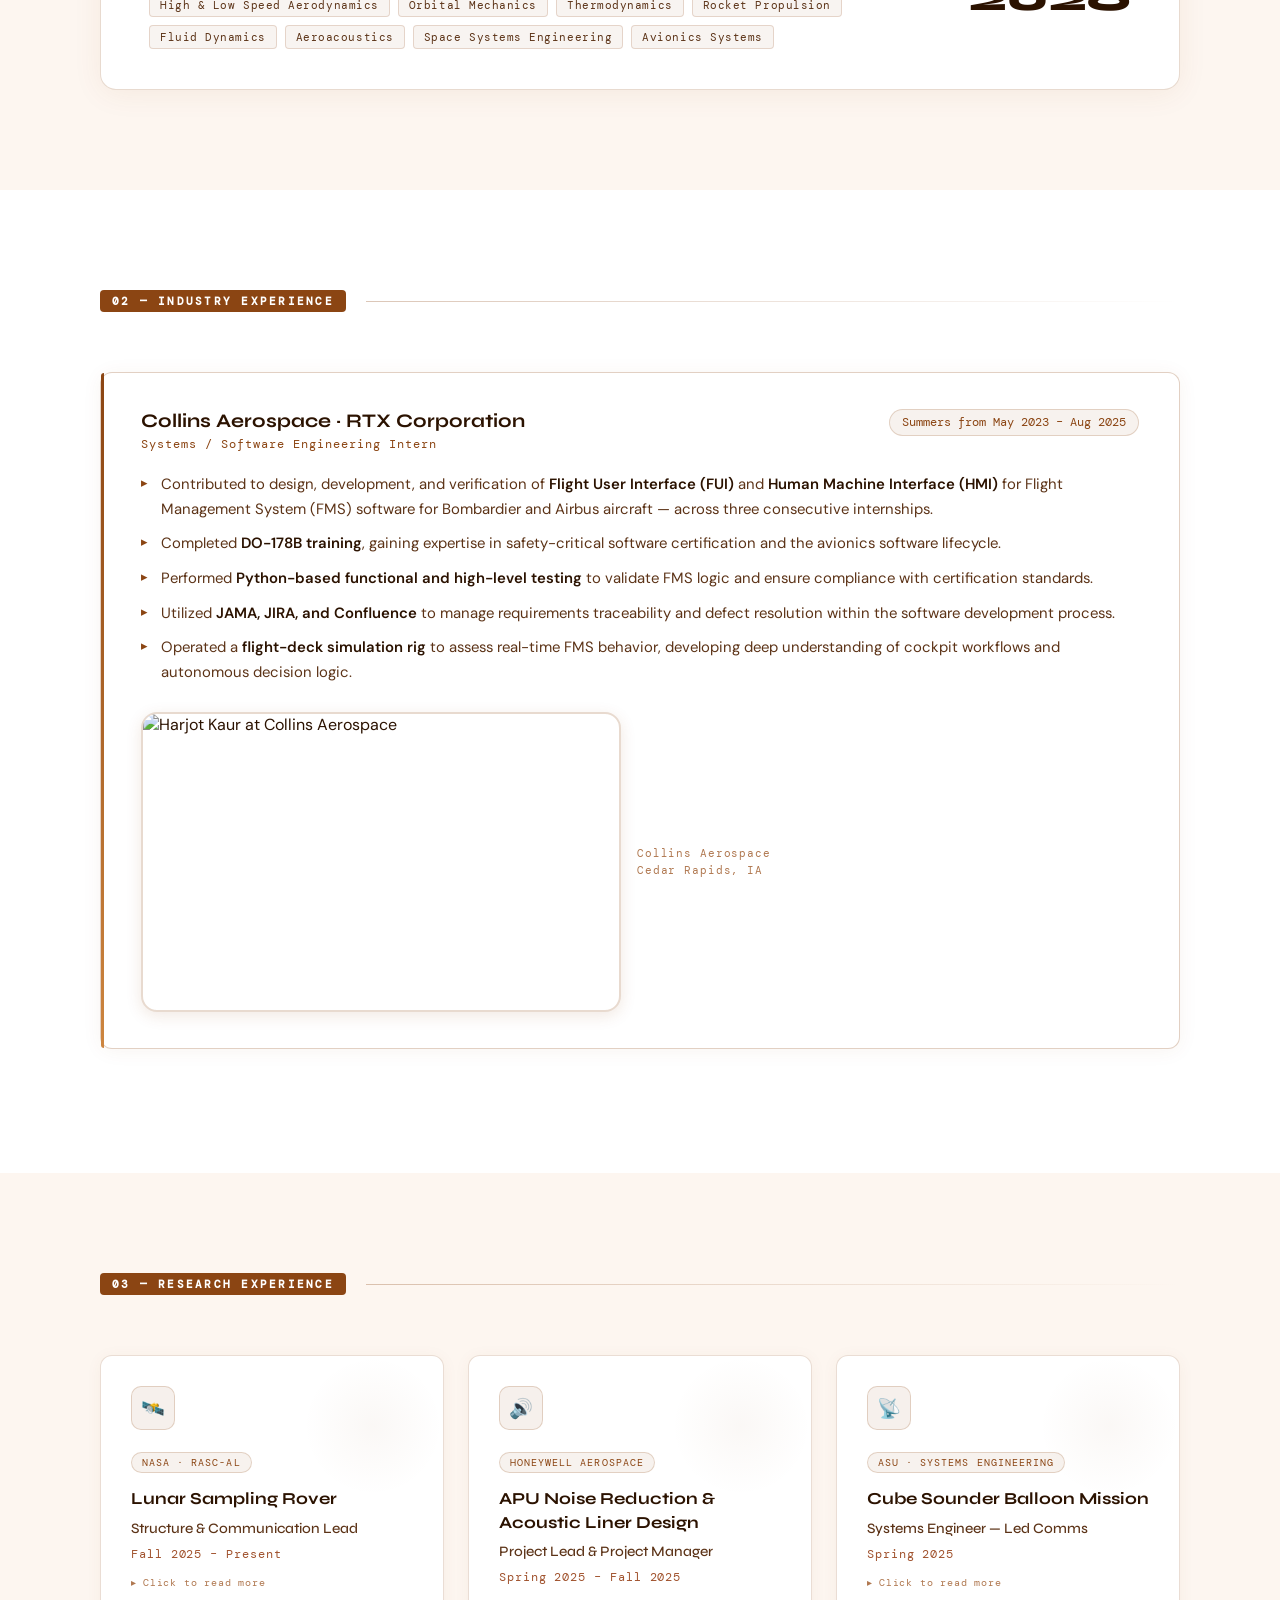
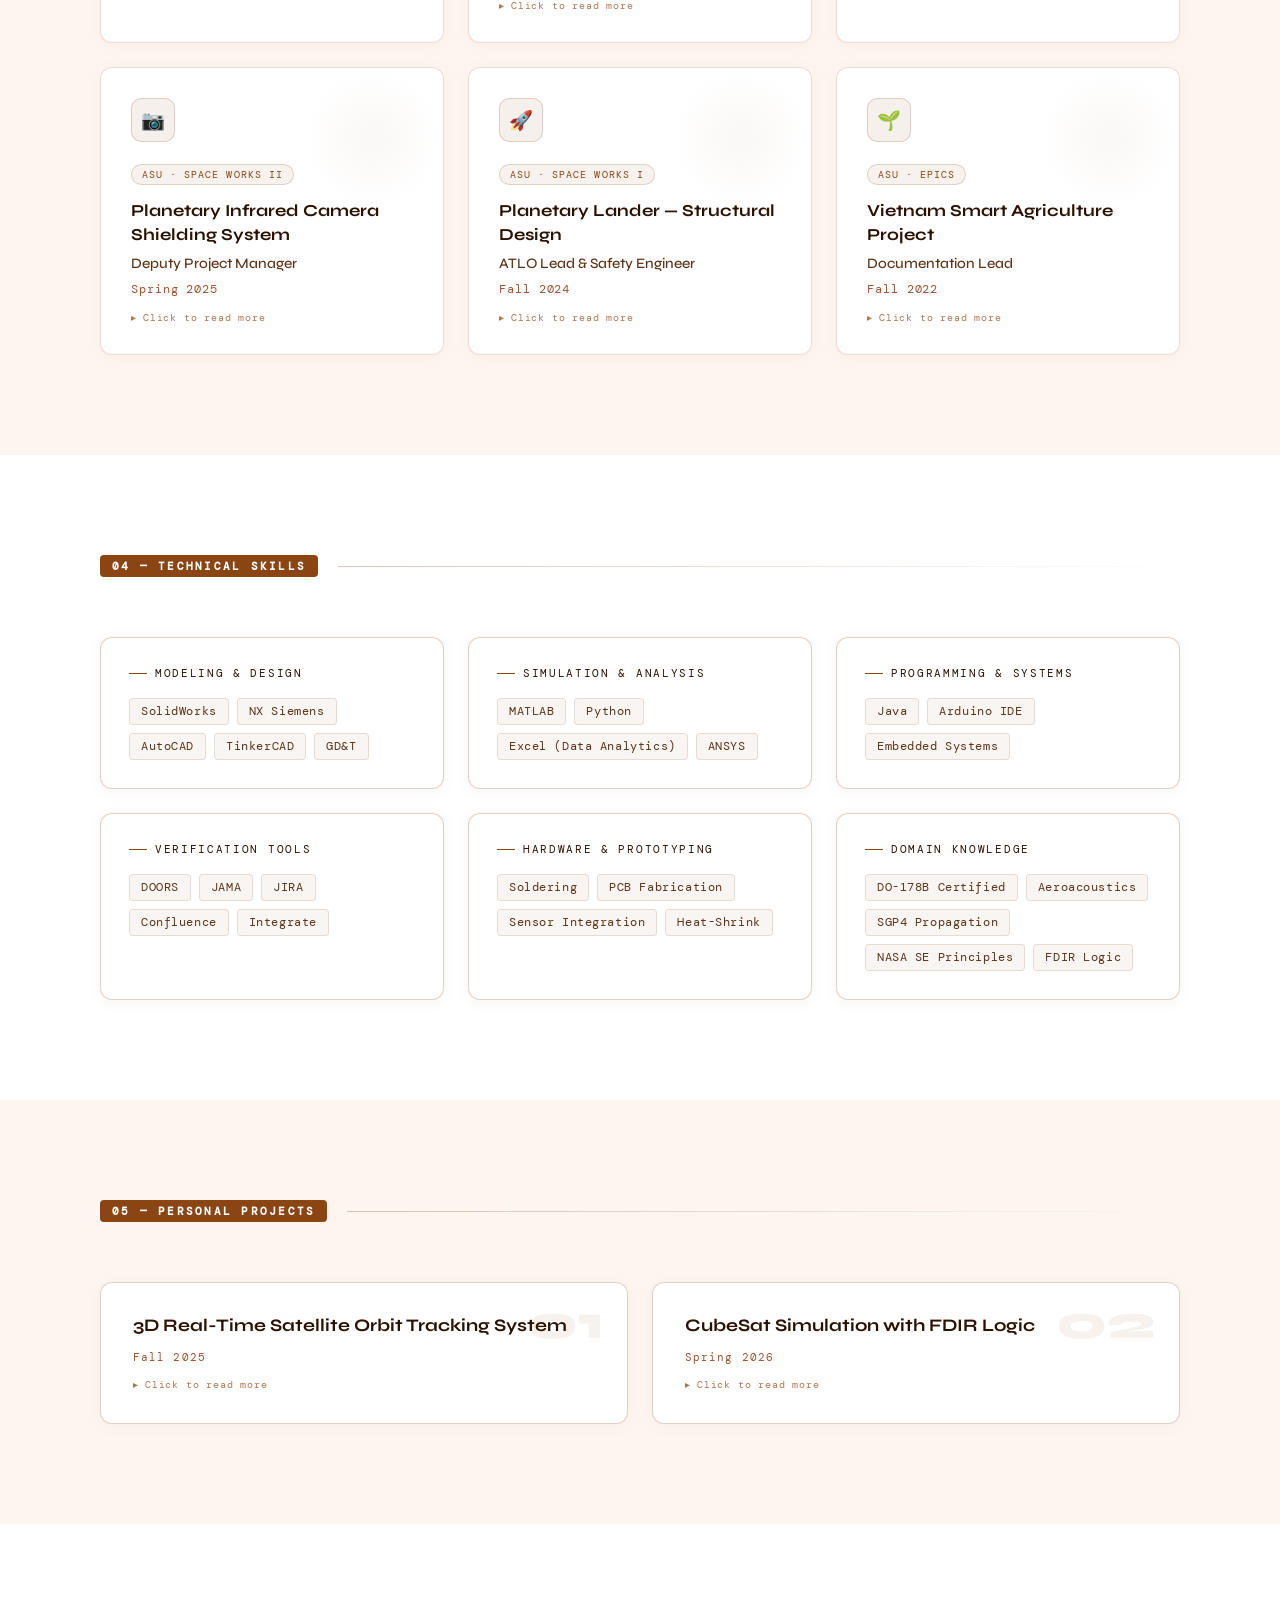
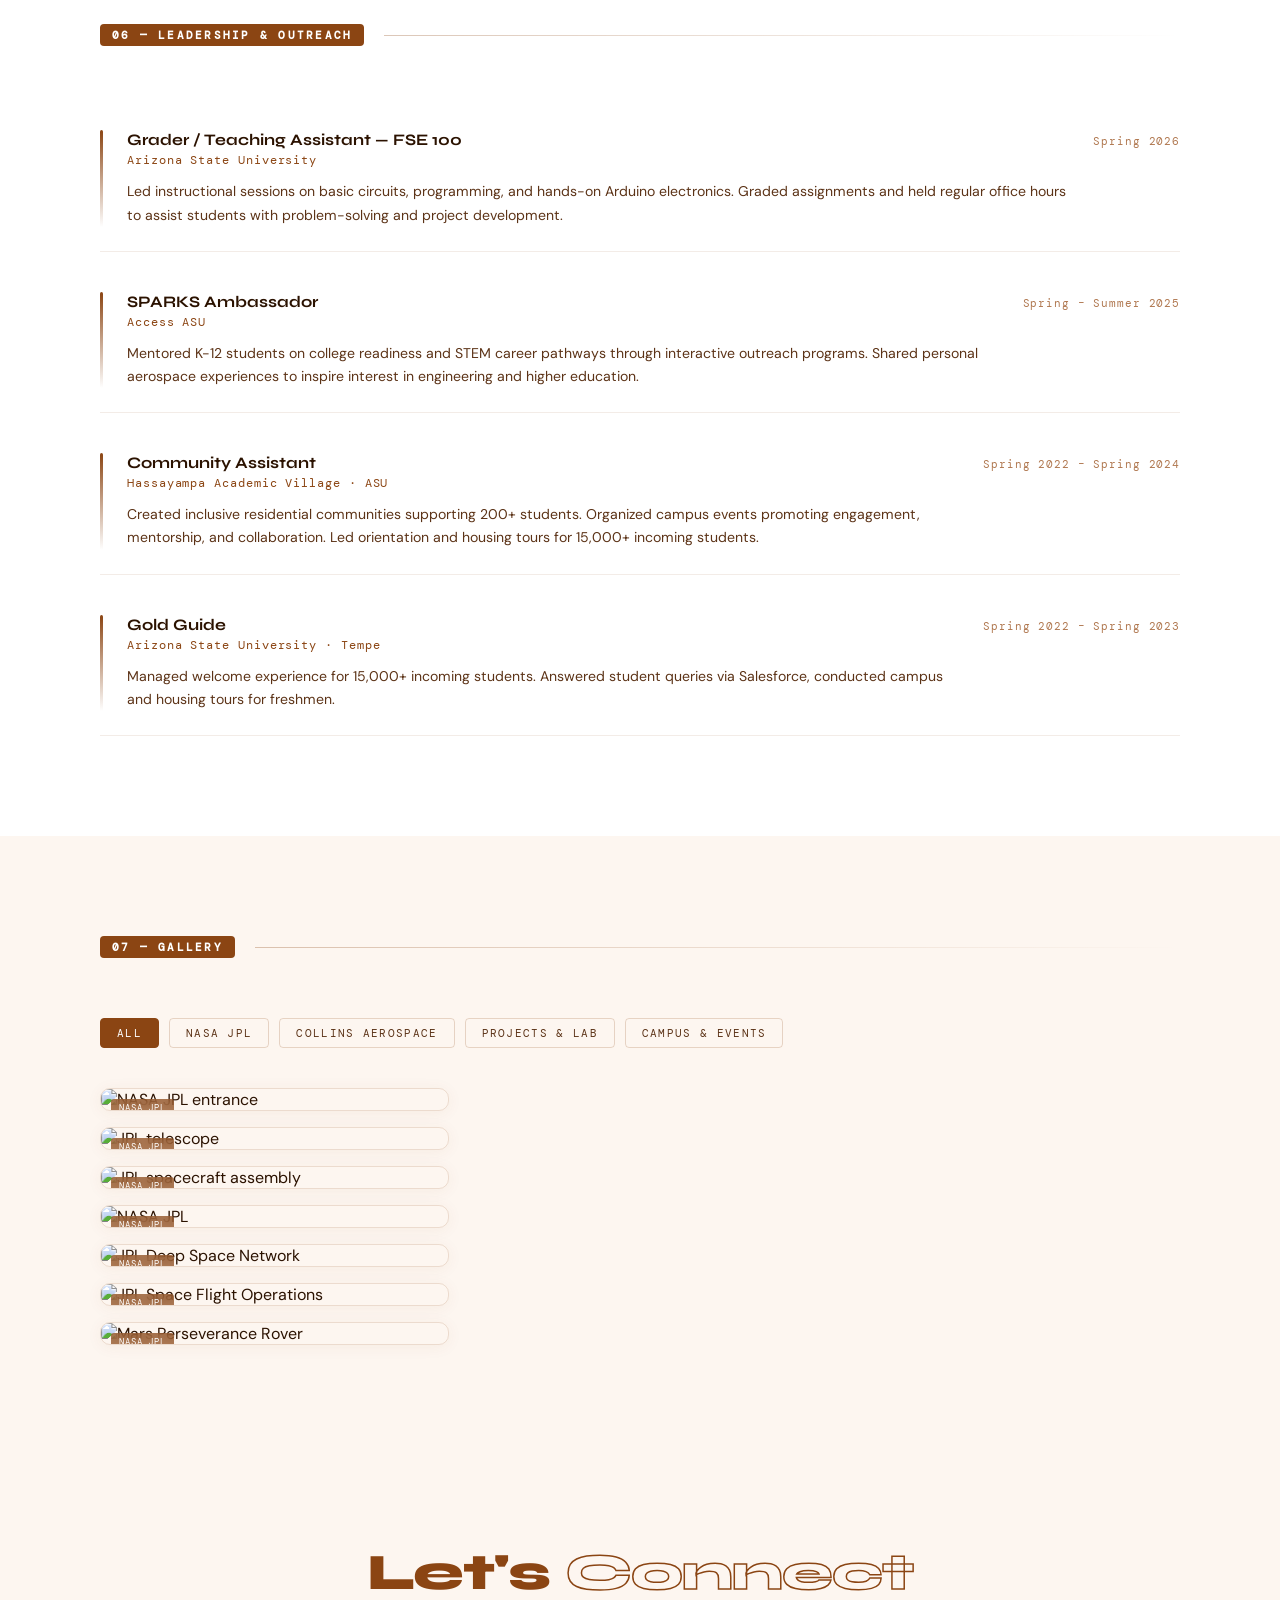
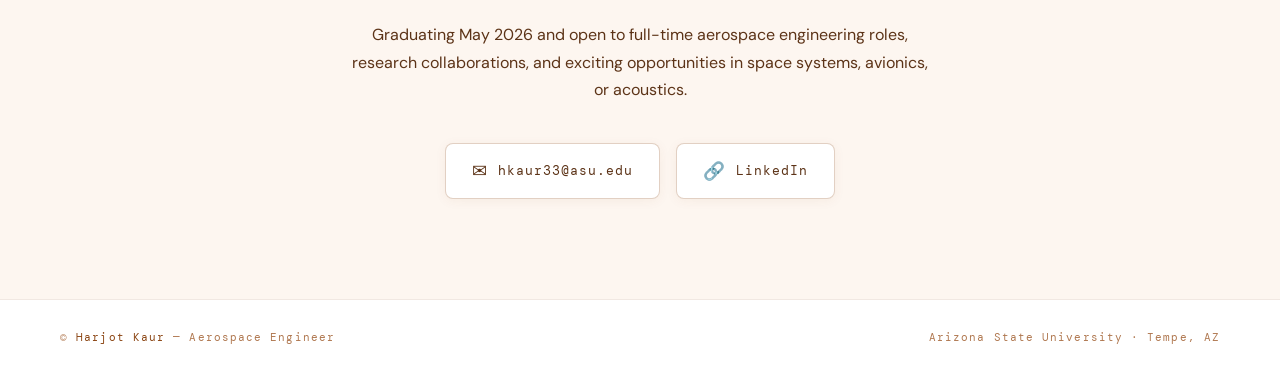
==== commit ff8935ae: "Update index.html" ====
--- a/index.html
+++ b/index.html
@@ -1,4 +1,3 @@
-
 <!DOCTYPE html>
 <html lang="en">
 <head>
@@ -12,1332 +11,315 @@
 
   <style>
 
-    /* ============================================================
-       COLOR VARIABLES — change your colors here in one place
-    ============================================================ */
     :root {
-      --bg:           #ffffff;       /* main background              */
-      --bg2:          #fdf6f0;       /* alternate section background */
-      --surface:      #fff8f3;       /* card background              */
-      --surface2:     #fdeee3;       /* card background variant      */
-      --accent:       #8b4513;       /* saddle brown — main color    */
-      --accent2:      #a0522d;       /* sienna — secondary           */
-      --accent3:      #cd853f;       /* tan — third accent           */
-      --text:         #2b1200;       /* primary text                 */
-      --text-muted:   #5c3317;       /* body / description text      */
-      --text-dim:     #b07850;       /* dates, labels, footer        */
+      --bg:           #ffffff;
+      --bg2:          #fdf6f0;
+      --surface:      #fff8f3;
+      --surface2:     #fdeee3;
+      --accent:       #8b4513;
+      --accent2:      #a0522d;
+      --accent3:      #cd853f;
+      --text:         #2b1200;
+      --text-muted:   #5c3317;
+      --text-dim:     #b07850;
       --border:       rgba(139, 69, 19, 0.25);
       --border2:      rgba(139, 69, 19, 0.18);
       --glow:         rgba(139, 69, 19, 0.12);
     }
 
-
-    /* ============================================================
-       RESET & BASE
-    ============================================================ */
-    *, *::before, *::after {
-      box-sizing: border-box;
-      margin: 0;
-      padding: 0;
-    }
-
-    html {
-      scroll-behavior: smooth;
-    }
-
-    body {
-      font-family: 'DM Sans', sans-serif;
-      background: var(--bg);
-      color: var(--text);
-      overflow-x: hidden;
-      cursor: none;
-    }
-
-
-    /* ============================================================
-       CUSTOM CURSOR
-    ============================================================ */
+    *, *::before, *::after { box-sizing: border-box; margin: 0; padding: 0; }
+    html { scroll-behavior: smooth; }
+    body { font-family: 'DM Sans', sans-serif; background: var(--bg); color: var(--text); overflow-x: hidden; cursor: none; }
+
+    /* ── Cursor ── */
     .cursor {
-      width: 10px;
-      height: 10px;
+      width: 10px; height: 10px;
       background: var(--text);
       border-radius: 50%;
-      position: fixed;
-      top: 0;
-      left: 0;
-      pointer-events: none;
-      z-index: 9999;
-    }
-
+      position: fixed; top: 0; left: 0;
+      pointer-events: none; z-index: 9999;
+      will-change: transform;
+    }
     .cursor-ring {
-      width: 36px;
-      height: 36px;
+      width: 36px; height: 36px;
       border: 1.5px solid var(--text);
       border-radius: 50%;
-      position: fixed;
-      top: 0;
-      left: 0;
-      pointer-events: none;
-      z-index: 9998;
+      position: fixed; top: 0; left: 0;
+      pointer-events: none; z-index: 9998;
       opacity: 0.5;
-      transition: all 0.18s cubic-bezier(0.25, 0.46, 0.45, 0.94);
-    }
-
-
-    /* ============================================================
-       STAR FIELD CANVAS (background)
-    ============================================================ */
-    canvas#stars {
-      position: fixed;
-      inset: 0;
-      z-index: 0;
-      opacity: 1;
-    }
-
-
-    /* ============================================================
-       NAVIGATION BAR
-    ============================================================ */
+      will-change: transform;
+      transition: opacity 0.18s ease;
+    }
+
+    canvas#stars { position: fixed; inset: 0; z-index: 0; }
+
+    /* ── Nav ── */
     nav {
-      position: fixed;
-      top: 0;
-      left: 0;
-      right: 0;
-      z-index: 100;
+      position: fixed; top: 0; left: 0; right: 0; z-index: 100;
       padding: 20px 60px;
-      display: flex;
-      align-items: center;
-      justify-content: space-between;
+      display: flex; align-items: center; justify-content: space-between;
       backdrop-filter: blur(10px);
       border-bottom: 1px solid rgba(139, 69, 19, 0.15);
       background: rgba(255, 250, 245, 0.92);
     }
-
-    .nav-logo {
-      font-family: 'Syne', sans-serif;
-      font-weight: 800;
-      font-size: 1.1rem;
-      letter-spacing: 0.08em;
-      color: var(--accent);
-      text-decoration: none;
-    }
-
-    .nav-links {
-      display: flex;
-      gap: 28px;
-      list-style: none;
-    }
-
-    .nav-links a {
-      font-family: 'DM Mono', monospace;
-      font-size: 0.72rem;
-      color: var(--text-muted);
-      text-decoration: none;
-      letter-spacing: 0.1em;
-      text-transform: uppercase;
-      transition: color 0.2s;
-      position: relative;
-    }
-
-    /* underline slide-in on hover */
-    .nav-links a::after {
-      content: '';
-      position: absolute;
-      bottom: -4px;
-      left: 0;
-      width: 0;
-      height: 1px;
-      background: var(--accent);
-      transition: width 0.3s;
-    }
-
-    .nav-links a:hover {
-      color: var(--accent);
-    }
-
-    .nav-links a:hover::after {
-      width: 100%;
-    }
-
-
-    /* all sections sit above the canvas */
-    section {
-      position: relative;
-      z-index: 1;
-    }
-
-
-    /* ============================================================
-       HERO SECTION
-    ============================================================ */
-    #hero {
-      min-height: 100vh;
-      display: flex;
-      align-items: center;
-      padding: 120px 60px 80px;
-      position: relative;
-      overflow: hidden;
-      background: linear-gradient(135deg, #ffffff 60%, #fdeee3 100%);
-    }
-
-    .hero-grid {
-      display: grid;
-      grid-template-columns: 1fr 1fr;
-      gap: 60px;
-      align-items: center;
-      max-width: 1200px;
-      margin: 0 auto;
-      width: 100%;
-    }
-
-    /* "Kosmosliebhaberin" pill badge */
-    .hero-badge {
-      display: inline-flex;
-      align-items: center;
-      gap: 8px;
-      background: rgba(139, 69, 19, 0.08);
-      border: 1px solid rgba(139, 69, 19, 0.25);
-      border-radius: 100px;
-      padding: 6px 16px;
-      font-family: 'DM Mono', monospace;
-      font-size: 0.72rem;
-      color: var(--accent);
-      letter-spacing: 0.12em;
-      text-transform: uppercase;
-      margin-bottom: 24px;
-    }
-
-    /* pulsing dot inside badge */
-    .hero-badge .dot {
-      width: 6px;
-      height: 6px;
-      background: var(--accent);
-      border-radius: 50%;
-      animation: pulse 2s infinite;
-    }
-
-    @keyframes pulse {
-      0%, 100% { opacity: 1; transform: scale(1); }
-      50%       { opacity: 0.4; transform: scale(0.7); }
-    }
-
-    /* tooltip appears when hovering over "Kosmosliebhaberin" */
-    .badge-word {
-      position: relative;
-      cursor: default;
-    }
-
-    .badge-word::after {
-      content: 'Lover of the Cosmos';
-      position: absolute;
-      bottom: calc(100% + 10px);
-      left: 50%;
-      transform: translateX(-50%) translateY(4px);
-      background: var(--accent);
-      color: #ffffff;
-      font-family: 'DM Mono', monospace;
-      font-size: 0.68rem;
-      letter-spacing: 0.08em;
-      white-space: nowrap;
-      padding: 6px 14px;
-      border-radius: 6px;
-      opacity: 0;
-      pointer-events: none;
-      transition: opacity 0.25s ease, transform 0.25s ease;
-      z-index: 200;
-    }
-
-    /* small downward arrow under tooltip */
-    .badge-word::before {
-      content: '';
-      position: absolute;
-      bottom: calc(100% + 4px);
-      left: 50%;
-      transform: translateX(-50%);
-      border: 5px solid transparent;
-      border-top-color: var(--accent);
-      opacity: 0;
-      pointer-events: none;
-      transition: opacity 0.25s ease;
-      z-index: 200;
-    }
-
-    .badge-word:hover::after {
-      opacity: 1;
-      transform: translateX(-50%) translateY(0);
-    }
-
-    .badge-word:hover::before {
-      opacity: 1;
-    }
-
-    /* large name */
-    .hero-name {
-      font-family: 'Syne', sans-serif;
-      font-weight: 800;
-      font-size: clamp(2.8rem, 5vw, 4.5rem);
-      line-height: 1.0;
-      letter-spacing: -0.02em;
-      color: var(--accent);
-      margin-bottom: 8px;
-    }
-
-    /* "Kaur" — outlined/stroke style */
-    .hero-name .accent-line {
-      display: block;
-      color: transparent;
-      -webkit-text-stroke: 1.5px var(--accent);
-    }
-
-    .hero-title {
-      font-family: 'DM Mono', monospace;
-      font-size: 0.9rem;
-      color: var(--accent2);
-      letter-spacing: 0.15em;
-      text-transform: uppercase;
-      margin-bottom: 28px;
-    }
-
-    .hero-summary {
-      font-size: 1rem;
-      line-height: 1.75;
-      color: var(--text-muted);
-      max-width: 520px;
-      margin-bottom: 40px;
-    }
-
-    .hero-summary strong {
-      color: var(--text);
-      font-weight: 600;
-    }
-
-    .hero-cta {
-      display: flex;
-      gap: 16px;
-      flex-wrap: wrap;
-    }
-
-    /* solid saddle brown button */
-    .btn-primary {
-      display: inline-flex;
-      align-items: center;
-      gap: 10px;
-      background: var(--accent);
-      color: #ffffff;
-      padding: 14px 28px;
-      border-radius: 4px;
-      font-family: 'Syne', sans-serif;
-      font-weight: 700;
-      font-size: 0.85rem;
-      letter-spacing: 0.08em;
-      text-transform: uppercase;
-      text-decoration: none;
-      transition: all 0.25s;
-    }
-
-    .btn-primary:hover {
-      background: #a0522d;
-      transform: translateY(-2px);
-      box-shadow: 0 12px 40px rgba(139, 69, 19, 0.25);
-    }
-
-    /* outline button */
-    .btn-secondary {
-      display: inline-flex;
-      align-items: center;
-      gap: 10px;
-      border: 1.5px solid rgba(139, 69, 19, 0.4);
-      color: var(--accent);
-      padding: 14px 28px;
-      border-radius: 4px;
-      font-family: 'Syne', sans-serif;
-      font-weight: 600;
-      font-size: 0.85rem;
-      letter-spacing: 0.08em;
-      text-transform: uppercase;
-      text-decoration: none;
-      transition: all 0.25s;
-    }
-
-    .btn-secondary:hover {
-      background: rgba(139, 69, 19, 0.08);
-      transform: translateY(-2px);
-    }
-
-
-    /* ============================================================
-       SATELLITE TRACKER EMBED (hero right side)
-    ============================================================ */
-    .hero-visual {
-      position: relative;
-      display: flex;
-      flex-direction: column;
-      gap: 12px;
-      height: auto;
-    }
-
-    .satellite-embed-label {
-      display: inline-flex;
-      align-items: center;
-      gap: 8px;
-      font-family: 'DM Mono', monospace;
-      font-size: 0.72rem;
-      color: var(--accent);
-      letter-spacing: 0.1em;
-      text-transform: uppercase;
-    }
-
-    .satellite-embed-label .dot {
-      width: 6px;
-      height: 6px;
-      background: var(--accent);
-      border-radius: 50%;
-      animation: pulse 2s infinite;
-    }
-
-    .satellite-iframe {
-      width: 100%;
-      height: 400px;
-      border: 1px solid var(--border);
-      border-radius: 12px;
-      box-shadow: 0 8px 40px rgba(139, 69, 19, 0.12);
-      background: #000;
-    }
-
-    .satellite-open-btn {
-      align-self: flex-end;
-      font-family: 'DM Mono', monospace;
-      font-size: 0.72rem;
-      color: var(--accent);
-      text-decoration: none;
-      letter-spacing: 0.08em;
-      border-bottom: 1px solid rgba(139, 69, 19, 0.3);
-      padding-bottom: 2px;
-      transition: all 0.2s;
-    }
-
-    .satellite-open-btn:hover {
-      color: var(--accent2);
-      border-bottom-color: var(--accent2);
-    }
-
-
-    /* ============================================================
-       SHARED SECTION LAYOUT
-    ============================================================ */
-    .section-inner {
-      max-width: 1200px;
-      margin: 0 auto;
-      padding: 100px 60px;
-    }
-
-    .section-header {
-      display: flex;
-      align-items: center;
-      gap: 20px;
-      margin-bottom: 60px;
-    }
-
-    /* e.g. "01 — Education" brown pill */
-    .section-tag {
-      font-family: 'DM Mono', monospace;
-      font-size: 0.7rem;
-      color: #ffffff;
-      letter-spacing: 0.2em;
-      text-transform: uppercase;
-      font-weight: 700;
-      background-color: #8b4513;
-      padding: 4px 12px;
-      border-radius: 4px;
-      white-space: nowrap;
-    }
-
-    /* horizontal fading line after section tag */
-    .section-line {
-      flex: 1;
-      height: 1px;
-      background: linear-gradient(to right, rgba(139, 69, 19, 0.3), transparent);
-    }
-
-
-    /* ============================================================
-       HIGHLIGHTS STRIP
-       Sits between hero and education.
-       Shows key partnerships and accomplishments at a glance.
-    ============================================================ */
-    #highlights {
-      background: var(--bg);
-      border-top: 1px solid rgba(139, 69, 19, 0.08);
-      border-bottom: 1px solid rgba(139, 69, 19, 0.08);
-      position: relative;
-      z-index: 1;
-    }
-
-    .highlights-inner {
-      max-width: 1200px;
-      margin: 0 auto;
-      padding: 56px 60px;
-      display: grid;
-      grid-template-columns: repeat(4, 1fr);
-      gap: 0;
-    }
-
-    /* each card — divider lines between them via border-right */
-    .highlight-card {
-      padding: 32px 36px;
-      border-right: 1px solid rgba(139, 69, 19, 0.12);
-      position: relative;
-      transition: background 0.25s ease;
-    }
-
-    .highlight-card:last-child {
-      border-right: none;
-    }
-
-    .highlight-card:hover {
-      background: var(--surface);
-    }
-
-    /* colored top-edge accent bar — each card gets its own shade */
-    .highlight-card::before {
-      content: '';
-      position: absolute;
-      top: 0;
-      left: 36px;
-      right: 36px;
-      height: 2px;
-      border-radius: 0 0 2px 2px;
-    }
-
+    .nav-logo { font-family: 'Syne', sans-serif; font-weight: 800; font-size: 1.1rem; letter-spacing: 0.08em; color: var(--accent); text-decoration: none; }
+    .nav-links { display: flex; gap: 28px; list-style: none; }
+    .nav-links a { font-family: 'DM Mono', monospace; font-size: 0.72rem; color: var(--text-muted); text-decoration: none; letter-spacing: 0.1em; text-transform: uppercase; transition: color 0.2s; position: relative; }
+    .nav-links a::after { content: ''; position: absolute; bottom: -4px; left: 0; width: 0; height: 1px; background: var(--accent); transition: width 0.3s; }
+    .nav-links a:hover { color: var(--accent); }
+    .nav-links a:hover::after { width: 100%; }
+
+    section { position: relative; z-index: 1; }
+
+    /* ── Hero ── */
+    #hero { min-height: 100vh; display: flex; align-items: center; padding: 120px 60px 80px; position: relative; overflow: hidden; background: linear-gradient(135deg, #ffffff 60%, #fdeee3 100%); }
+    .hero-grid { display: grid; grid-template-columns: 1fr 1fr; gap: 60px; align-items: center; max-width: 1200px; margin: 0 auto; width: 100%; }
+    .hero-badge { display: inline-flex; align-items: center; gap: 8px; background: rgba(139, 69, 19, 0.08); border: 1px solid rgba(139, 69, 19, 0.25); border-radius: 100px; padding: 6px 16px; font-family: 'DM Mono', monospace; font-size: 0.72rem; color: var(--accent); letter-spacing: 0.12em; text-transform: uppercase; margin-bottom: 24px; }
+    .hero-badge .dot { width: 6px; height: 6px; background: var(--accent); border-radius: 50%; animation: pulse 2s infinite; }
+    @keyframes pulse { 0%, 100% { opacity: 1; transform: scale(1); } 50% { opacity: 0.4; transform: scale(0.7); } }
+    .badge-word { position: relative; cursor: default; }
+    .badge-word::after { content: 'Lover of the Cosmos'; position: absolute; bottom: calc(100% + 10px); left: 50%; transform: translateX(-50%) translateY(4px); background: var(--accent); color: #ffffff; font-family: 'DM Mono', monospace; font-size: 0.68rem; letter-spacing: 0.08em; white-space: nowrap; padding: 6px 14px; border-radius: 6px; opacity: 0; pointer-events: none; transition: opacity 0.25s ease, transform 0.25s ease; z-index: 200; }
+    .badge-word::before { content: ''; position: absolute; bottom: calc(100% + 4px); left: 50%; transform: translateX(-50%); border: 5px solid transparent; border-top-color: var(--accent); opacity: 0; pointer-events: none; transition: opacity 0.25s ease; z-index: 200; }
+    .badge-word:hover::after { opacity: 1; transform: translateX(-50%) translateY(0); }
+    .badge-word:hover::before { opacity: 1; }
+    .hero-name { font-family: 'Syne', sans-serif; font-weight: 800; font-size: clamp(2.8rem, 5vw, 4.5rem); line-height: 1.0; letter-spacing: -0.02em; color: var(--accent); margin-bottom: 8px; }
+    .hero-name .accent-line { display: block; color: transparent; -webkit-text-stroke: 1.5px var(--accent); }
+    .hero-title { font-family: 'DM Mono', monospace; font-size: 0.9rem; color: var(--accent2); letter-spacing: 0.15em; text-transform: uppercase; margin-bottom: 28px; }
+    .hero-summary { font-size: 1rem; line-height: 1.75; color: var(--text-muted); max-width: 520px; margin-bottom: 40px; }
+    .hero-summary strong { color: var(--text); font-weight: 600; }
+    .hero-cta { display: flex; gap: 16px; flex-wrap: wrap; }
+    .btn-primary { display: inline-flex; align-items: center; gap: 10px; background: var(--accent); color: #ffffff; padding: 14px 28px; border-radius: 4px; font-family: 'Syne', sans-serif; font-weight: 700; font-size: 0.85rem; letter-spacing: 0.08em; text-transform: uppercase; text-decoration: none; transition: all 0.25s; }
+    .btn-primary:hover { background: #a0522d; transform: translateY(-2px); box-shadow: 0 12px 40px rgba(139, 69, 19, 0.25); }
+    .btn-secondary { display: inline-flex; align-items: center; gap: 10px; border: 1.5px solid rgba(139, 69, 19, 0.4); color: var(--accent); padding: 14px 28px; border-radius: 4px; font-family: 'Syne', sans-serif; font-weight: 600; font-size: 0.85rem; letter-spacing: 0.08em; text-transform: uppercase; text-decoration: none; transition: all 0.25s; }
+    .btn-secondary:hover { background: rgba(139, 69, 19, 0.08); transform: translateY(-2px); }
+
+    .hero-visual { position: relative; display: flex; flex-direction: column; gap: 12px; height: auto; }
+    .satellite-embed-label { display: inline-flex; align-items: center; gap: 8px; font-family: 'DM Mono', monospace; font-size: 0.72rem; color: var(--accent); letter-spacing: 0.1em; text-transform: uppercase; }
+    .satellite-embed-label .dot { width: 6px; height: 6px; background: var(--accent); border-radius: 50%; animation: pulse 2s infinite; }
+    .satellite-iframe { width: 100%; height: 400px; border: 1px solid var(--border); border-radius: 12px; box-shadow: 0 8px 40px rgba(139, 69, 19, 0.12); background: #000; }
+    .satellite-open-btn { align-self: flex-end; font-family: 'DM Mono', monospace; font-size: 0.72rem; color: var(--accent); text-decoration: none; letter-spacing: 0.08em; border-bottom: 1px solid rgba(139, 69, 19, 0.3); padding-bottom: 2px; transition: all 0.2s; }
+    .satellite-open-btn:hover { color: var(--accent2); border-bottom-color: var(--accent2); }
+
+    /* ── Shared section layout ── */
+    .section-inner { max-width: 1200px; margin: 0 auto; padding: 100px 60px; }
+    .section-header { display: flex; align-items: center; gap: 20px; margin-bottom: 60px; }
+    .section-tag { font-family: 'DM Mono', monospace; font-size: 0.7rem; color: #ffffff; letter-spacing: 0.2em; text-transform: uppercase; font-weight: 700; background-color: #8b4513; padding: 4px 12px; border-radius: 4px; white-space: nowrap; }
+    .section-line { flex: 1; height: 1px; background: linear-gradient(to right, rgba(139, 69, 19, 0.3), transparent); }
+
+    /* ── Highlights ── */
+    #highlights { background: var(--bg); border-top: 1px solid rgba(139, 69, 19, 0.08); border-bottom: 1px solid rgba(139, 69, 19, 0.08); position: relative; z-index: 1; }
+    .highlights-inner { max-width: 1200px; margin: 0 auto; padding: 56px 60px; display: grid; grid-template-columns: repeat(4, 1fr); gap: 0; }
+    .highlight-card { padding: 32px 36px; border-right: 1px solid rgba(139, 69, 19, 0.12); position: relative; transition: background 0.25s ease; }
+    .highlight-card:last-child { border-right: none; }
+    .highlight-card:hover { background: var(--surface); }
+    .highlight-card::before { content: ''; position: absolute; top: 0; left: 36px; right: 36px; height: 2px; border-radius: 0 0 2px 2px; }
     .highlight-card:nth-child(1)::before { background: var(--accent); }
     .highlight-card:nth-child(2)::before { background: var(--accent2); }
     .highlight-card:nth-child(3)::before { background: var(--accent3); }
     .highlight-card:nth-child(4)::before { background: rgba(139, 69, 19, 0.35); }
-
-    /* category label e.g. "Industry" */
-    .hl-label {
-      font-family: 'DM Mono', monospace;
-      font-size: 0.6rem;
-      color: var(--text-dim);
-      letter-spacing: 0.22em;
-      text-transform: uppercase;
-      margin-bottom: 12px;
-    }
-
-    /* main bold title */
-    .hl-title {
-      font-family: 'Syne', sans-serif;
-      font-weight: 800;
-      font-size: 1.15rem;
-      color: var(--text);
-      line-height: 1.2;
-      margin-bottom: 6px;
-    }
-
-    /* subtitle */
-    .hl-sub {
-      font-size: 0.82rem;
-      color: var(--text-muted);
-      line-height: 1.5;
-      margin-bottom: 18px;
-    }
-
-    /* small keyword tags at the bottom */
-    .hl-tags {
-      display: flex;
-      flex-wrap: wrap;
-      gap: 6px;
-    }
-
-    .hl-tag {
-      font-family: 'DM Mono', monospace;
-      font-size: 0.62rem;
-      color: var(--text-muted);
+    .hl-label { font-family: 'DM Mono', monospace; font-size: 0.6rem; color: var(--text-dim); letter-spacing: 0.22em; text-transform: uppercase; margin-bottom: 12px; }
+    .hl-title { font-family: 'Syne', sans-serif; font-weight: 800; font-size: 1.15rem; color: var(--text); line-height: 1.2; margin-bottom: 6px; }
+    .hl-sub { font-size: 0.82rem; color: var(--text-muted); line-height: 1.5; margin-bottom: 18px; }
+    .hl-tags { display: flex; flex-wrap: wrap; gap: 6px; }
+    .hl-tag { font-family: 'DM Mono', monospace; font-size: 0.62rem; color: var(--text-muted); background: rgba(139, 69, 19, 0.06); border: 1px solid rgba(139, 69, 19, 0.14); border-radius: 4px; padding: 3px 8px; letter-spacing: 0.04em; }
+
+    /* ── Education ── */
+    #education { background: var(--bg2); }
+    .edu-card { background: #ffffff; border: 1px solid rgba(139, 69, 19, 0.2); border-radius: 16px; padding: 40px 48px; display: grid; grid-template-columns: 1fr auto; gap: 40px; align-items: center; box-shadow: 0 4px 30px rgba(139, 69, 19, 0.07); }
+    .edu-degree { font-family: 'Syne', sans-serif; font-weight: 800; font-size: 1.5rem; color: var(--text); margin-bottom: 8px; }
+    .edu-school { font-family: 'DM Mono', monospace; font-size: 0.82rem; color: var(--accent); letter-spacing: 0.1em; margin-bottom: 20px; }
+    .edu-chips { display: flex; flex-wrap: wrap; gap: 8px; }
+    .edu-chip { font-family: 'DM Mono', monospace; font-size: 0.68rem; color: var(--text-muted); background: rgba(139, 69, 19, 0.06); border: 1px solid rgba(139, 69, 19, 0.18); border-radius: 4px; padding: 4px 10px; letter-spacing: 0.05em; }
+    .edu-grad { text-align: right; }
+    .edu-grad-date { font-family: 'Syne', sans-serif; font-weight: 800; font-size: 2.4rem; color: var(--text); line-height: 1; }
+    .edu-grad-label { font-family: 'DM Mono', monospace; font-size: 0.65rem; color: var(--text-dim); letter-spacing: 0.12em; text-transform: uppercase; margin-top: 6px; }
+
+    /* ── Experience ── */
+    #experience { background: var(--bg); }
+    .exp-card { border: 1px solid var(--border); border-radius: 12px; padding: 36px 40px; background: #ffffff; position: relative; overflow: visible; transition: all 0.3s ease; margin-bottom: 24px; box-shadow: 0 2px 20px rgba(139, 69, 19, 0.06); }
+    .exp-card::before { content: ''; position: absolute; top: 0; left: 0; width: 3px; height: 100%; background: linear-gradient(to bottom, var(--accent), var(--accent3)); border-radius: 3px 0 0 3px; }
+    .exp-card:hover { border-color: rgba(139, 69, 19, 0.35); transform: translateX(4px); box-shadow: 0 8px 40px rgba(139, 69, 19, 0.1); }
+    .exp-meta { display: flex; align-items: flex-start; justify-content: space-between; gap: 20px; margin-bottom: 20px; flex-wrap: wrap; }
+    .exp-company { font-family: 'Syne', sans-serif; font-weight: 700; font-size: 1.2rem; color: var(--text); }
+    .exp-role { font-family: 'DM Mono', monospace; font-size: 0.78rem; color: var(--accent); letter-spacing: 0.08em; margin-top: 4px; }
+    .exp-period { font-family: 'DM Mono', monospace; font-size: 0.72rem; color: var(--accent); background: rgba(139, 69, 19, 0.07); border: 1px solid rgba(139, 69, 19, 0.2); padding: 5px 12px; border-radius: 100px; white-space: nowrap; flex-shrink: 0; }
+    .exp-points { list-style: none; }
+    .exp-points li { position: relative; padding-left: 20px; margin-bottom: 10px; color: var(--text-muted); font-size: 0.93rem; line-height: 1.65; }
+    .exp-points li::before { content: '▸'; position: absolute; left: 0; color: var(--accent); font-size: 0.8rem; }
+    .exp-points li strong { color: var(--text); font-weight: 600; }
+    .exp-photo-wrapper { margin-top: 28px; display: flex; align-items: center; gap: 16px; overflow: visible; }
+    .exp-photo { display: block; width: 480px; height: 300px; object-fit: cover; object-position: center; border-radius: 16px; border: 2px solid rgba(139, 69, 19, 0.2); box-shadow: 0 4px 16px rgba(139, 69, 19, 0.12); flex-shrink: 0; }
+    .exp-photo-caption { font-family: 'DM Mono', monospace; font-size: 0.68rem; color: var(--text-dim); letter-spacing: 0.08em; line-height: 1.6; }
+
+    /* ── Research (click-to-expand) ── */
+    #research { background: var(--bg2); }
+    .research-grid { display: grid; grid-template-columns: repeat(auto-fill, minmax(340px, 1fr)); gap: 24px; }
+    .research-card { background: #ffffff; border: 1px solid var(--border2); border-radius: 12px; padding: 30px; position: relative; overflow: hidden; cursor: pointer; transition: border-color 0.3s ease, box-shadow 0.3s ease, transform 0.3s ease; box-shadow: 0 2px 16px rgba(139, 69, 19, 0.05); }
+    .research-card::after { content: ''; position: absolute; top: 0; right: 0; width: 140px; height: 140px; background: radial-gradient(circle, rgba(139, 69, 19, 0.04) 0%, transparent 70%); pointer-events: none; }
+    .research-card:hover { border-color: rgba(139, 69, 19, 0.3); transform: translateY(-4px); box-shadow: 0 16px 40px rgba(139, 69, 19, 0.1); }
+    .research-card.open { border-color: rgba(139, 69, 19, 0.4); box-shadow: 0 12px 40px rgba(139, 69, 19, 0.12); transform: translateY(0); }
+    .research-icon { width: 44px; height: 44px; background: rgba(139, 69, 19, 0.08); border: 1px solid rgba(139, 69, 19, 0.2); border-radius: 10px; display: flex; align-items: center; justify-content: center; font-size: 1.2rem; margin-bottom: 20px; }
+    .research-tag { display: inline-block; font-family: 'DM Mono', monospace; font-size: 0.65rem; color: var(--accent); letter-spacing: 0.1em; text-transform: uppercase; background: rgba(139, 69, 19, 0.07); border: 1px solid rgba(139, 69, 19, 0.2); border-radius: 100px; padding: 3px 10px; margin-bottom: 14px; }
+    .research-title { font-family: 'Syne', sans-serif; font-weight: 700; font-size: 1.05rem; color: var(--text); line-height: 1.4; margin-bottom: 8px; }
+    .research-role { font-family: 'Syne', sans-serif; font-weight: 500; font-size: 0.9rem; color: var(--text-muted); line-height: 1.4; margin-bottom: 8px; }
+    .research-org { font-family: 'DM Mono', monospace; font-size: 0.72rem; color: var(--accent2); letter-spacing: 0.08em; margin-bottom: 0; }
+    .research-hint { font-family: 'DM Mono', monospace; font-size: 0.65rem; color: var(--text-dim); letter-spacing: 0.08em; margin-top: 14px; display: flex; align-items: center; gap: 6px; transition: color 0.2s; }
+    .research-hint::before { content: '▸'; font-size: 0.6rem; transition: transform 0.3s ease; }
+    .research-card.open .research-hint::before { transform: rotate(90deg); }
+    .research-card.open .research-hint { color: var(--accent); }
+    .research-desc { font-size: 0.88rem; line-height: 1.7; color: var(--text-muted); max-height: 0; overflow: hidden; opacity: 0; margin-top: 0; transition: max-height 0.45s ease, opacity 0.35s ease, margin-top 0.3s ease; }
+    .research-card.open .research-desc { max-height: 600px; opacity: 1; margin-top: 16px; }
+    .research-desc strong { color: var(--text); font-weight: 600; }
+
+    /* ── Skills ── */
+    #skills { background: var(--bg); }
+    .skills-layout { display: grid; grid-template-columns: repeat(auto-fill, minmax(260px, 1fr)); gap: 24px; }
+    .skill-group { background: #ffffff; border: 1px solid var(--border); border-radius: 12px; padding: 28px; transition: all 0.3s ease; box-shadow: 0 2px 16px rgba(139, 69, 19, 0.05); }
+    .skill-group:hover { border-color: rgba(139, 69, 19, 0.35); box-shadow: 0 8px 30px rgba(139, 69, 19, 0.1); }
+    .skill-group-title { font-family: 'DM Mono', monospace; font-size: 0.7rem; color: var(--text); letter-spacing: 0.15em; text-transform: uppercase; margin-bottom: 18px; display: flex; align-items: center; gap: 8px; }
+    .skill-group-title::before { content: ''; width: 18px; height: 1px; background: var(--accent); }
+    .skill-tags { display: flex; flex-wrap: wrap; gap: 8px; }
+    .skill-tag { font-family: 'DM Mono', monospace; font-size: 0.72rem; color: var(--text-muted); background: rgba(139, 69, 19, 0.05); border: 1px solid rgba(139, 69, 19, 0.15); border-radius: 4px; padding: 5px 11px; letter-spacing: 0.05em; }
+
+    /* ── Projects (click-to-expand) ── */
+    #projects { background: var(--bg2); }
+    .projects-grid { display: grid; grid-template-columns: 1fr 1fr; gap: 24px; }
+    .project-card { background: #ffffff; border: 1px solid var(--border); border-radius: 12px; padding: 32px; position: relative; overflow: hidden; cursor: pointer; transition: border-color 0.3s ease, box-shadow 0.3s ease, transform 0.3s ease; box-shadow: 0 2px 16px rgba(139, 69, 19, 0.05); }
+    .project-card:hover { border-color: rgba(139, 69, 19, 0.35); transform: translateY(-4px); box-shadow: 0 16px 40px rgba(139, 69, 19, 0.1); }
+    .project-card.open { border-color: rgba(139, 69, 19, 0.4); box-shadow: 0 12px 40px rgba(139, 69, 19, 0.12); transform: translateY(0); }
+    .project-num { font-family: 'Syne', sans-serif; font-weight: 800; font-size: 3rem; color: rgba(139, 69, 19, 0.07); position: absolute; top: 16px; right: 24px; line-height: 1; }
+    .project-title { font-family: 'Syne', sans-serif; font-weight: 700; font-size: 1.1rem; color: var(--text); margin-bottom: 12px; line-height: 1.3; }
+    .project-period { font-family: 'DM Mono', monospace; font-size: 0.68rem; color: var(--accent2); letter-spacing: 0.1em; margin-bottom: 14px; }
+    .project-hint { font-family: 'DM Mono', monospace; font-size: 0.65rem; color: var(--text-dim); letter-spacing: 0.08em; margin-top: 4px; display: flex; align-items: center; gap: 6px; transition: color 0.2s; }
+    .project-hint::before { content: '▸'; font-size: 0.6rem; transition: transform 0.3s ease; }
+    .project-card.open .project-hint::before { transform: rotate(90deg); }
+    .project-card.open .project-hint { color: var(--accent); }
+    .project-desc { font-size: 0.9rem; color: var(--text-muted); line-height: 1.7; max-height: 0; overflow: hidden; opacity: 0; margin-top: 0; transition: max-height 0.45s ease, opacity 0.35s ease, margin-top 0.3s ease; }
+    .project-card.open .project-desc { max-height: 500px; opacity: 1; margin-top: 14px; }
+
+    /* ── Live tracker CTA inside expanded project card ── */
+    .project-live-link {
+      display: inline-flex;
+      align-items: center;
+      gap: 8px;
+      margin-top: 20px;
+      padding: 10px 18px;
       background: rgba(139, 69, 19, 0.06);
-      border: 1px solid rgba(139, 69, 19, 0.14);
-      border-radius: 4px;
-      padding: 3px 8px;
-      letter-spacing: 0.04em;
-    }
-
-    /* responsive: 2 columns on medium screens */
-    @media (max-width: 900px) {
-      .highlights-inner {
-        grid-template-columns: repeat(2, 1fr);
-      }
-
-      .highlight-card:nth-child(2) {
-        border-right: none;
-      }
-
-      .highlight-card:nth-child(3) {
-        border-right: 1px solid rgba(139, 69, 19, 0.12);
-        border-top: 1px solid rgba(139, 69, 19, 0.12);
-      }
-
-      .highlight-card:nth-child(4) {
-        border-top: 1px solid rgba(139, 69, 19, 0.12);
-      }
-    }
-
-
-    /* ============================================================
-       EDUCATION SECTION
-    ============================================================ */
-    #education {
-      background: var(--bg2);
-    }
-
-    .edu-card {
-      background: #ffffff;
-      border: 1px solid rgba(139, 69, 19, 0.2);
-      border-radius: 16px;
-      padding: 40px 48px;
-      display: grid;
-      grid-template-columns: 1fr auto;
-      gap: 40px;
-      align-items: center;
-      box-shadow: 0 4px 30px rgba(139, 69, 19, 0.07);
-    }
-
-    .edu-degree {
-      font-family: 'Syne', sans-serif;
-      font-weight: 800;
-      font-size: 1.5rem;
-      color: var(--text);
-      margin-bottom: 8px;
-    }
-
-    .edu-school {
-      font-family: 'DM Mono', monospace;
-      font-size: 0.82rem;
-      color: var(--accent);
-      letter-spacing: 0.1em;
-      margin-bottom: 20px;
-    }
-
-    .edu-chips {
-      display: flex;
-      flex-wrap: wrap;
-      gap: 8px;
-    }
-
-    /* each course/subject chip */
-    .edu-chip {
+      border: 1px solid rgba(139, 69, 19, 0.25);
+      border-radius: 6px;
       font-family: 'DM Mono', monospace;
       font-size: 0.68rem;
-      color: var(--text-muted);
-      background: rgba(139, 69, 19, 0.06);
-      border: 1px solid rgba(139, 69, 19, 0.18);
-      border-radius: 4px;
-      padding: 4px 10px;
-      letter-spacing: 0.05em;
-    }
-
-    .edu-grad {
-      text-align: right;
-    }
-
-    /* large "May 2026" date */
-    .edu-grad-date {
-      font-family: 'Syne', sans-serif;
-      font-weight: 800;
-      font-size: 2.4rem;
-      color: var(--text);
-      line-height: 1;
-    }
-
-    .edu-grad-label {
-      font-family: 'DM Mono', monospace;
-      font-size: 0.65rem;
-      color: var(--text-dim);
-      letter-spacing: 0.12em;
-      text-transform: uppercase;
-      margin-top: 6px;
-    }
-
-
-    /* ============================================================
-       EXPERIENCE SECTION
-    ============================================================ */
-    #experience {
-      background: var(--bg);
-    }
-
-    .exp-card {
-      border: 1px solid var(--border);
-      border-radius: 12px;
-      padding: 36px 40px;
-      background: #ffffff;
-      position: relative;
-      overflow: visible;
-      transition: all 0.3s ease;
-      margin-bottom: 24px;
-      box-shadow: 0 2px 20px rgba(139, 69, 19, 0.06);
-    }
-
-    /* left accent stripe */
-    .exp-card::before {
-      content: '';
-      position: absolute;
-      top: 0;
-      left: 0;
-      width: 3px;
-      height: 100%;
-      background: linear-gradient(to bottom, var(--accent), var(--accent3));
-      border-radius: 3px 0 0 3px;
-    }
-
-    .exp-card:hover {
-      border-color: rgba(139, 69, 19, 0.35);
-      transform: translateX(4px);
-      box-shadow: 0 8px 40px rgba(139, 69, 19, 0.1);
-    }
-
-    .exp-meta {
-      display: flex;
-      align-items: flex-start;
-      justify-content: space-between;
-      gap: 20px;
-      margin-bottom: 20px;
-      flex-wrap: wrap;
-    }
-
-    .exp-company {
-      font-family: 'Syne', sans-serif;
-      font-weight: 700;
-      font-size: 1.2rem;
-      color: var(--text);
-    }
-
-    .exp-role {
-      font-family: 'DM Mono', monospace;
-      font-size: 0.78rem;
-      color: var(--accent);
-      letter-spacing: 0.08em;
-      margin-top: 4px;
-    }
-
-    /* date pill on the right */
-    .exp-period {
-      font-family: 'DM Mono', monospace;
-      font-size: 0.72rem;
-      color: var(--accent);
-      background: rgba(139, 69, 19, 0.07);
-      border: 1px solid rgba(139, 69, 19, 0.2);
-      padding: 5px 12px;
-      border-radius: 100px;
-      white-space: nowrap;
-      flex-shrink: 0;
-    }
-
-    .exp-points {
-      list-style: none;
-    }
-
-    .exp-points li {
-      position: relative;
-      padding-left: 20px;
-      margin-bottom: 10px;
-      color: var(--text-muted);
-      font-size: 0.93rem;
-      line-height: 1.65;
-    }
-
-    /* brown arrow bullet */
-    .exp-points li::before {
-      content: '▸';
-      position: absolute;
-      left: 0;
-      color: var(--accent);
-      font-size: 0.8rem;
-    }
-
-    .exp-points li strong {
-      color: var(--text);
-      font-weight: 600;
-    }
-
-    /* photo inside experience card */
-    .exp-photo-wrapper {
-      margin-top: 28px;
-      display: flex;
-      align-items: center;
-      gap: 16px;
-      overflow: visible;
-    }
-
-    .exp-photo {
-      display: block;
-      width: 480px;
-      height: 300px;
-      object-fit: cover;
-      object-position: center;
-      border-radius: 16px;
-      border: 2px solid rgba(139, 69, 19, 0.2);
-      box-shadow: 0 4px 16px rgba(139, 69, 19, 0.12);
-      flex-shrink: 0;
-    }
-
-    .exp-photo-caption {
-      font-family: 'DM Mono', monospace;
-      font-size: 0.68rem;
-      color: var(--text-dim);
-      letter-spacing: 0.08em;
-      line-height: 1.6;
-    }
-
-
-    /* ============================================================
-       RESEARCH SECTION — INTERACTIVE CLICK-TO-EXPAND
-       Default: emoji, title, tag, role, date
-       Click: description slides open
-    ============================================================ */
-    #research {
-      background: var(--bg2);
-    }
-
-    .research-grid {
-      display: grid;
-      grid-template-columns: repeat(auto-fill, minmax(340px, 1fr));
-      gap: 24px;
-    }
-
-    /* card is clickable */
-    .research-card {
-      background: #ffffff;
-      border: 1px solid var(--border2);
-      border-radius: 12px;
-      padding: 30px;
-      position: relative;
-      overflow: hidden;
-      cursor: pointer;
-      transition: border-color 0.3s ease, box-shadow 0.3s ease, transform 0.3s ease;
-      box-shadow: 0 2px 16px rgba(139, 69, 19, 0.05);
-    }
-
-    /* subtle corner glow */
-    .research-card::after {
-      content: '';
-      position: absolute;
-      top: 0;
-      right: 0;
-      width: 140px;
-      height: 140px;
-      background: radial-gradient(circle, rgba(139, 69, 19, 0.04) 0%, transparent 70%);
-      pointer-events: none;
-    }
-
-    .research-card:hover {
-      border-color: rgba(139, 69, 19, 0.3);
-      transform: translateY(-4px);
-      box-shadow: 0 16px 40px rgba(139, 69, 19, 0.1);
-    }
-
-    /* card stays flat when open */
-    .research-card.open {
-      border-color: rgba(139, 69, 19, 0.4);
-      box-shadow: 0 12px 40px rgba(139, 69, 19, 0.12);
-      transform: translateY(0);
-    }
-
-    /* emoji icon box */
-    .research-icon {
-      width: 44px;
-      height: 44px;
-      background: rgba(139, 69, 19, 0.08);
-      border: 1px solid rgba(139, 69, 19, 0.2);
-      border-radius: 10px;
-      display: flex;
-      align-items: center;
-      justify-content: center;
-      font-size: 1.2rem;
-      margin-bottom: 20px;
-    }
-
-    /* affiliation capsule e.g. "NASA · RASC-AL" */
-    .research-tag {
-      display: inline-block;
-      font-family: 'DM Mono', monospace;
-      font-size: 0.65rem;
-      color: var(--accent);
       letter-spacing: 0.1em;
       text-transform: uppercase;
-      background: rgba(139, 69, 19, 0.07);
-      border: 1px solid rgba(139, 69, 19, 0.2);
-      border-radius: 100px;
-      padding: 3px 10px;
-      margin-bottom: 14px;
-    }
-
-    .research-title {
-      font-family: 'Syne', sans-serif;
-      font-weight: 700;
-      font-size: 1.05rem;
-      color: var(--text);
-      line-height: 1.4;
-      margin-bottom: 8px;
-    }
-
-    .research-role {
-      font-family: 'Syne', sans-serif;
-      font-weight: 500;
-      font-size: 0.9rem;
-      color: var(--text-muted);
-      line-height: 1.4;
-      margin-bottom: 8px;
-    }
-
-    .research-org {
-      font-family: 'DM Mono', monospace;
-      font-size: 0.72rem;
-      color: var(--accent2);
-      letter-spacing: 0.08em;
-      margin-bottom: 0;
-    }
-
-    /* "▸ Click to read more" hint */
-    .research-hint {
-      font-family: 'DM Mono', monospace;
-      font-size: 0.65rem;
-      color: var(--text-dim);
-      letter-spacing: 0.08em;
-      margin-top: 14px;
-      display: flex;
-      align-items: center;
-      gap: 6px;
-      transition: color 0.2s;
-    }
-
-    /* arrow before hint text */
-    .research-hint::before {
-      content: '▸';
-      font-size: 0.6rem;
-      transition: transform 0.3s ease;
-    }
-
-    /* arrow rotates 90° when card is open */
-    .research-card.open .research-hint::before {
-      transform: rotate(90deg);
-    }
-
-    .research-card.open .research-hint {
       color: var(--accent);
-    }
-
-    /* description — collapsed by default, expands on click */
-    .research-desc {
-      font-size: 0.88rem;
-      line-height: 1.7;
-      color: var(--text-muted);
-      max-height: 0;
-      overflow: hidden;
-      opacity: 0;
-      margin-top: 0;
-      transition: max-height 0.45s ease, opacity 0.35s ease, margin-top 0.3s ease;
-    }
-
-    .research-card.open .research-desc {
-      max-height: 600px;
-      opacity: 1;
-      margin-top: 16px;
-    }
-
-    .research-desc strong {
-      color: var(--text);
-      font-weight: 600;
-    }
-
-
-    /* ============================================================
-       SKILLS SECTION
-    ============================================================ */
-    #skills {
-      background: var(--bg);
-    }
-
-    .skills-layout {
-      display: grid;
-      grid-template-columns: repeat(auto-fill, minmax(260px, 1fr));
-      gap: 24px;
-    }
-
-    .skill-group {
-      background: #ffffff;
-      border: 1px solid var(--border);
-      border-radius: 12px;
-      padding: 28px;
-      transition: all 0.3s ease;
-      box-shadow: 0 2px 16px rgba(139, 69, 19, 0.05);
-    }
-
-    .skill-group:hover {
-      border-color: rgba(139, 69, 19, 0.35);
-      box-shadow: 0 8px 30px rgba(139, 69, 19, 0.1);
-    }
-
-    /* category heading e.g. "Modeling & Design" */
-    .skill-group-title {
-      font-family: 'DM Mono', monospace;
-      font-size: 0.7rem;
-      color: var(--text);
-      letter-spacing: 0.15em;
-      text-transform: uppercase;
-      margin-bottom: 18px;
-      display: flex;
-      align-items: center;
-      gap: 8px;
-    }
-
-    /* short line before category title */
-    .skill-group-title::before {
-      content: '';
-      width: 18px;
-      height: 1px;
-      background: var(--accent);
-    }
-
-    .skill-tags {
-      display: flex;
-      flex-wrap: wrap;
-      gap: 8px;
-    }
-
-    /* individual skill pill — no hover color change */
-    .skill-tag {
-      font-family: 'DM Mono', monospace;
-      font-size: 0.72rem;
-      color: var(--text-muted);
-      background: rgba(139, 69, 19, 0.05);
-      border: 1px solid rgba(139, 69, 19, 0.15);
-      border-radius: 4px;
-      padding: 5px 11px;
-      letter-spacing: 0.05em;
-    }
-
-
-    /* ============================================================
-       PROJECTS SECTION — INTERACTIVE CLICK-TO-EXPAND
-       Same interaction pattern as research cards
-    ============================================================ */
-    #projects {
-      background: var(--bg2);
-    }
-
-    .projects-grid {
-      display: grid;
-      grid-template-columns: 1fr 1fr;
-      gap: 24px;
-    }
-
-    /* clickable project card */
-    .project-card {
-      background: #ffffff;
-      border: 1px solid var(--border);
-      border-radius: 12px;
-      padding: 32px;
-      position: relative;
-      overflow: hidden;
+      text-decoration: none;
+      transition: all 0.22s ease;
       cursor: pointer;
-      transition: border-color 0.3s ease, box-shadow 0.3s ease, transform 0.3s ease;
-      box-shadow: 0 2px 16px rgba(139, 69, 19, 0.05);
-    }
-
-    .project-card:hover {
-      border-color: rgba(139, 69, 19, 0.35);
-      transform: translateY(-4px);
-      box-shadow: 0 16px 40px rgba(139, 69, 19, 0.1);
-    }
-
-    /* stays flat when open */
-    .project-card.open {
-      border-color: rgba(139, 69, 19, 0.4);
-      box-shadow: 0 12px 40px rgba(139, 69, 19, 0.12);
-      transform: translateY(0);
-    }
-
-    /* large faded number in the corner */
-    .project-num {
-      font-family: 'Syne', sans-serif;
-      font-weight: 800;
-      font-size: 3rem;
-      color: rgba(139, 69, 19, 0.07);
-      position: absolute;
-      top: 16px;
-      right: 24px;
-      line-height: 1;
-    }
-
-    .project-title {
-      font-family: 'Syne', sans-serif;
-      font-weight: 700;
-      font-size: 1.1rem;
-      color: var(--text);
-      margin-bottom: 12px;
-      line-height: 1.3;
-    }
-
-    .project-period {
-      font-family: 'DM Mono', monospace;
-      font-size: 0.68rem;
-      color: var(--accent2);
-      letter-spacing: 0.1em;
-      margin-bottom: 14px;
-    }
-
-    /* "▸ Click to read more" hint */
-    .project-hint {
-      font-family: 'DM Mono', monospace;
-      font-size: 0.65rem;
-      color: var(--text-dim);
-      letter-spacing: 0.08em;
-      margin-top: 4px;
-      display: flex;
-      align-items: center;
-      gap: 6px;
-      transition: color 0.2s;
-    }
-
-    .project-hint::before {
-      content: '▸';
-      font-size: 0.6rem;
-      transition: transform 0.3s ease;
-    }
-
-    /* arrow rotates when open */
-    .project-card.open .project-hint::before {
-      transform: rotate(90deg);
-    }
-
-    .project-card.open .project-hint {
-      color: var(--accent);
-    }
-
-    /* description — collapsed by default, expands on click */
-    .project-desc {
-      font-size: 0.9rem;
-      color: var(--text-muted);
-      line-height: 1.7;
-      max-height: 0;
-      overflow: hidden;
-      opacity: 0;
-      margin-top: 0;
-      transition: max-height 0.45s ease, opacity 0.35s ease, margin-top 0.3s ease;
-    }
-
-    .project-card.open .project-desc {
-      max-height: 400px;
-      opacity: 1;
-      margin-top: 14px;
-    }
-
-
-    /* ============================================================
-       LEADERSHIP SECTION
-    ============================================================ */
-    #leadership {
-      background: var(--bg);
-    }
-
-    .leadership-list {
-      display: flex;
-      flex-direction: column;
-      gap: 16px;
-    }
-
-    .lead-item {
-      display: grid;
-      grid-template-columns: 3px 1fr auto;
-      gap: 24px;
-      align-items: start;
-      padding: 24px 0;
-      border-bottom: 1px solid rgba(139, 69, 19, 0.1);
-    }
-
-    /* vertical brown gradient line on left */
-    .lead-line {
-      width: 3px;
-      height: 100%;
-      min-height: 40px;
-      background: linear-gradient(to bottom, var(--accent), transparent);
-      border-radius: 3px;
-    }
-
-    .lead-role {
-      font-family: 'Syne', sans-serif;
-      font-weight: 700;
-      font-size: 1rem;
-      color: var(--text);
-      margin-bottom: 4px;
-    }
-
-    .lead-org {
-      font-family: 'DM Mono', monospace;
-      font-size: 0.72rem;
-      color: var(--accent);
-      letter-spacing: 0.08em;
-      margin-bottom: 12px;
-    }
-
-    .lead-desc {
-      font-size: 0.88rem;
-      color: var(--text-muted);
-      line-height: 1.65;
-    }
-
-    /* date on the right */
-    .lead-period {
-      font-family: 'DM Mono', monospace;
-      font-size: 0.68rem;
-      color: var(--text-dim);
-      letter-spacing: 0.08em;
-      white-space: nowrap;
-      text-align: right;
-      padding-top: 4px;
-    }
-
-
-    /* ============================================================
-       CONTACT SECTION
-    ============================================================ */
-    #contact {
-      background: var(--bg2);
-      text-align: center;
-    }
-
-    .contact-inner {
-      max-width: 700px;
-      margin: 0 auto;
-      padding: 100px 60px;
-    }
-
-    .contact-heading {
-      font-family: 'Syne', sans-serif;
-      font-weight: 800;
-      font-size: clamp(2rem, 4vw, 3.2rem);
-      line-height: 1.1;
-      letter-spacing: -0.02em;
-      margin-bottom: 20px;
-      color: var(--accent);
-    }
-
-    /* "Connect" — outlined stroke style */
-    .contact-heading .stroke {
-      color: transparent;
-      -webkit-text-stroke: 1.5px var(--accent);
-    }
-
-    .contact-sub {
-      color: var(--text-muted);
-      font-size: 1rem;
-      line-height: 1.7;
-      margin-bottom: 40px;
-    }
-
-    .contact-links {
-      display: flex;
-      gap: 16px;
-      justify-content: center;
-      flex-wrap: wrap;
-    }
-
-    .contact-link {
-      display: inline-flex;
-      align-items: center;
-      gap: 10px;
-      background: #ffffff;
-      border: 1px solid var(--border);
-      border-radius: 8px;
-      padding: 16px 26px;
-      text-decoration: none;
-      color: var(--text-muted);
-      font-family: 'DM Mono', monospace;
-      font-size: 0.8rem;
-      letter-spacing: 0.08em;
-      transition: all 0.25s;
-      box-shadow: 0 2px 12px rgba(139, 69, 19, 0.06);
-    }
-
-    /* hover fills button brown */
-    .contact-link:hover {
-      color: #ffffff;
+    }
+
+    .project-live-link:hover {
       background: var(--accent);
       border-color: var(--accent);
-      transform: translateY(-2px);
-      box-shadow: 0 8px 24px rgba(139, 69, 19, 0.2);
-    }
-
-    .contact-link .icon {
-      font-size: 1.1rem;
-    }
-
-
-    /* ============================================================
-       FOOTER
-    ============================================================ */
-    footer {
-      position: relative;
-      z-index: 1;
-      padding: 30px 60px;
-      border-top: 1px solid rgba(139, 69, 19, 0.12);
-      display: flex;
-      align-items: center;
-      justify-content: space-between;
-      background: var(--bg);
-    }
-
-    footer p {
-      font-family: 'DM Mono', monospace;
-      font-size: 0.68rem;
-      color: var(--text-dim);
-      letter-spacing: 0.1em;
-    }
-
-    footer .footer-accent {
-      color: var(--accent);
-    }
-
-
-    /* ============================================================
-       SCROLL REVEAL ANIMATION
-       Elements with class "reveal" fade in when scrolled into view
-    ============================================================ */
-    .reveal {
-      opacity: 0;
-      transform: translateY(30px);
-      transition: opacity 0.6s ease, transform 0.6s ease;
-    }
-
-    .reveal.visible {
-      opacity: 1;
-      transform: translateY(0);
-    }
-
-
-    /* ============================================================
-       SCROLLBAR
-    ============================================================ */
+      color: #ffffff;
+      transform: translateY(-1px);
+      box-shadow: 0 6px 20px rgba(139, 69, 19, 0.22);
+    }
+
+    /* pulsing dot inside the live link */
+    .project-live-link .live-dot {
+      width: 6px;
+      height: 6px;
+      background: currentColor;
+      border-radius: 50%;
+      flex-shrink: 0;
+      animation: pulse 2s infinite;
+    }
+
+    /* divider line above the live link */
+    .project-live-divider {
+      width: 100%;
+      height: 1px;
+      background: rgba(139, 69, 19, 0.12);
+      margin-top: 18px;
+    }
+
+    /* ── Leadership ── */
+    #leadership { background: var(--bg); }
+    .leadership-list { display: flex; flex-direction: column; gap: 16px; }
+    .lead-item { display: grid; grid-template-columns: 3px 1fr auto; gap: 24px; align-items: start; padding: 24px 0; border-bottom: 1px solid rgba(139, 69, 19, 0.1); }
+    .lead-line { width: 3px; height: 100%; min-height: 40px; background: linear-gradient(to bottom, var(--accent), transparent); border-radius: 3px; }
+    .lead-role { font-family: 'Syne', sans-serif; font-weight: 700; font-size: 1rem; color: var(--text); margin-bottom: 4px; }
+    .lead-org { font-family: 'DM Mono', monospace; font-size: 0.72rem; color: var(--accent); letter-spacing: 0.08em; margin-bottom: 12px; }
+    .lead-desc { font-size: 0.88rem; color: var(--text-muted); line-height: 1.65; }
+    .lead-period { font-family: 'DM Mono', monospace; font-size: 0.68rem; color: var(--text-dim); letter-spacing: 0.08em; white-space: nowrap; text-align: right; padding-top: 4px; }
+
+    /* ── Gallery ── */
+    #gallery { background: var(--bg2); }
+    .gallery-filters { display: flex; gap: 10px; flex-wrap: wrap; margin-bottom: 40px; }
+    .gallery-filter-btn { font-family: 'DM Mono', monospace; font-size: 0.68rem; letter-spacing: 0.12em; text-transform: uppercase; color: var(--text-muted); background: transparent; border: 1px solid rgba(139, 69, 19, 0.2); border-radius: 4px; padding: 7px 16px; cursor: pointer; transition: all 0.2s; }
+    .gallery-filter-btn:hover { border-color: var(--accent); color: var(--accent); }
+    .gallery-filter-btn.active { background: var(--accent); border-color: var(--accent); color: #fff; }
+    .gallery-grid { columns: 3; column-gap: 16px; }
+    .gallery-item { break-inside: avoid; margin-bottom: 16px; position: relative; overflow: hidden; border-radius: 10px; border: 1px solid rgba(139, 69, 19, 0.15); box-shadow: 0 2px 16px rgba(139, 69, 19, 0.06); transition: box-shadow 0.3s, transform 0.3s; }
+    .gallery-item.hidden { display: none; }
+    .gallery-item:hover { box-shadow: 0 12px 40px rgba(139, 69, 19, 0.14); transform: translateY(-2px); }
+    .gallery-item img { display: block; width: 100%; height: auto; transition: transform 0.45s ease; }
+    .gallery-item:hover img { transform: scale(1.04); }
+    .gallery-caption { position: absolute; bottom: 0; left: 0; right: 0; padding: 36px 16px 14px; background: linear-gradient(to top, rgba(43, 18, 0, 0.85) 0%, transparent 100%); transform: translateY(100%); transition: transform 0.32s ease; }
+    .gallery-item:hover .gallery-caption { transform: translateY(0); }
+    .gallery-caption-title { font-family: 'Syne', sans-serif; font-weight: 700; font-size: 0.88rem; color: #fff; line-height: 1.3; margin-bottom: 3px; }
+    .gallery-caption-sub { font-family: 'DM Mono', monospace; font-size: 0.6rem; color: rgba(255, 255, 255, 0.6); letter-spacing: 0.08em; text-transform: uppercase; }
+    .gallery-cat-pill { position: absolute; top: 10px; left: 10px; font-family: 'DM Mono', monospace; font-size: 0.55rem; letter-spacing: 0.1em; text-transform: uppercase; color: #fff; background: rgba(139, 69, 19, 0.7); backdrop-filter: blur(4px); padding: 3px 8px; border-radius: 3px; z-index: 2; }
+    .gallery-placeholder { width: 100%; min-height: 200px; background: linear-gradient(135deg, var(--surface2) 0%, var(--surface) 100%); display: flex; flex-direction: column; align-items: center; justify-content: center; gap: 10px; padding: 40px 16px; }
+    .gallery-placeholder-icon { font-size: 1.8rem; opacity: 0.4; }
+    .gallery-placeholder-label { font-family: 'DM Mono', monospace; font-size: 0.6rem; color: var(--text-dim); letter-spacing: 0.08em; text-align: center; line-height: 1.6; }
+
+    /* ── Contact ── */
+    #contact { background: var(--bg2); text-align: center; }
+    .contact-inner { max-width: 700px; margin: 0 auto; padding: 100px 60px; }
+    .contact-heading { font-family: 'Syne', sans-serif; font-weight: 800; font-size: clamp(2rem, 4vw, 3.2rem); line-height: 1.1; letter-spacing: -0.02em; margin-bottom: 20px; color: var(--accent); }
+    .contact-heading .stroke { color: transparent; -webkit-text-stroke: 1.5px var(--accent); }
+    .contact-sub { color: var(--text-muted); font-size: 1rem; line-height: 1.7; margin-bottom: 40px; }
+    .contact-links { display: flex; gap: 16px; justify-content: center; flex-wrap: wrap; }
+    .contact-link { display: inline-flex; align-items: center; gap: 10px; background: #ffffff; border: 1px solid var(--border); border-radius: 8px; padding: 16px 26px; text-decoration: none; color: var(--text-muted); font-family: 'DM Mono', monospace; font-size: 0.8rem; letter-spacing: 0.08em; transition: all 0.25s; box-shadow: 0 2px 12px rgba(139, 69, 19, 0.06); }
+    .contact-link:hover { color: #ffffff; background: var(--accent); border-color: var(--accent); transform: translateY(-2px); box-shadow: 0 8px 24px rgba(139, 69, 19, 0.2); }
+    .contact-link .icon { font-size: 1.1rem; }
+
+    /* ── Footer ── */
+    footer { position: relative; z-index: 1; padding: 30px 60px; border-top: 1px solid rgba(139, 69, 19, 0.12); display: flex; align-items: center; justify-content: space-between; background: var(--bg); }
+    footer p { font-family: 'DM Mono', monospace; font-size: 0.68rem; color: var(--text-dim); letter-spacing: 0.1em; }
+    footer .footer-accent { color: var(--accent); }
+
+    /* ── Scroll reveal ── */
+    .reveal { opacity: 0; transform: translateY(30px); transition: opacity 0.6s ease, transform 0.6s ease; }
+    .reveal.visible { opacity: 1; transform: translateY(0); }
+
     ::-webkit-scrollbar { width: 4px; }
     ::-webkit-scrollbar-track { background: var(--bg); }
     ::-webkit-scrollbar-thumb { background: rgba(139, 69, 19, 0.3); border-radius: 2px; }
 
-
-    /* ============================================================
-       MOBILE RESPONSIVE
-    ============================================================ */
+    @media (max-width: 900px) {
+      .highlights-inner { grid-template-columns: repeat(2, 1fr); }
+      .highlight-card:nth-child(2) { border-right: none; }
+      .highlight-card:nth-child(3) { border-right: 1px solid rgba(139, 69, 19, 0.12); border-top: 1px solid rgba(139, 69, 19, 0.12); }
+      .highlight-card:nth-child(4) { border-top: 1px solid rgba(139, 69, 19, 0.12); }
+      .gallery-grid { columns: 2; }
+    }
+
     @media (max-width: 768px) {
-      nav               { padding: 16px 24px; }
-      .nav-links        { display: none; }
-      .hero-grid        { grid-template-columns: 1fr; }
-      .hero-visual      { display: none; }
-      .section-inner    { padding: 70px 24px; }
-      .projects-grid    { grid-template-columns: 1fr; }
-      .edu-card         { grid-template-columns: 1fr; }
-      footer            { flex-direction: column; gap: 8px; text-align: center; }
-      #hero             { padding: 100px 24px 60px; }
+      nav { padding: 16px 24px; }
+      .nav-links { display: none; }
+      .hero-grid { grid-template-columns: 1fr; }
+      .hero-visual { display: none; }
+      .section-inner { padding: 70px 24px; }
+      .projects-grid { grid-template-columns: 1fr; }
+      .edu-card { grid-template-columns: 1fr; }
+      footer { flex-direction: column; gap: 8px; text-align: center; }
+      #hero { padding: 100px 24px 60px; }
       .highlights-inner { grid-template-columns: 1fr; padding: 32px 24px; }
-      .highlight-card   { border-right: none; border-bottom: 1px solid rgba(139, 69, 19, 0.12); }
+      .highlight-card { border-right: none; border-bottom: 1px solid rgba(139, 69, 19, 0.12); }
       .highlight-card:last-child { border-bottom: none; }
+      .gallery-grid { columns: 1; }
     }
 
   </style>
@@ -1349,9 +331,7 @@
   <canvas id="stars"></canvas>
 
 
-  <!-- ============================================================
-       NAVIGATION
-  ============================================================ -->
+  <!-- NAV -->
   <nav>
     <a href="#hero" class="nav-logo">:harj:</a>
     <ul class="nav-links">
@@ -1361,31 +341,25 @@
       <li><a href="#research">Research</a></li>
       <li><a href="#skills">Skills</a></li>
       <li><a href="#projects">Projects</a></li>
+      <li><a href="#gallery">Gallery</a></li>
       <li><a href="#contact">Contact</a></li>
     </ul>
   </nav>
 
 
-  <!-- ============================================================
-       HERO
-  ============================================================ -->
+  <!-- HERO -->
   <section id="hero">
     <div class="hero-grid">
-
-      <!-- Left: text content -->
       <div>
         <div class="hero-badge">
           <span class="dot"></span>
           <span class="badge-word">Kosmosliebhaberin</span>
         </div>
-
         <h1 class="hero-name">
           Harjot
           <span class="accent-line">Kaur</span>
         </h1>
-
         <p class="hero-title">Aerospace Engineer · Astronautics</p>
-
         <p class="hero-summary">
           Undergraduate Aerospace Engineer with research experience in
           <strong>aeroacoustics, systems integration</strong>, and
@@ -1395,51 +369,26 @@
           systems expertise through work at
           <strong>Collins Aerospace / RTX Corporation</strong>.
         </p>
-
         <div class="hero-cta">
           <a href="#experience" class="btn-primary">View Experience →</a>
           <a href="https://www.linkedin.com/in/harjottkaurr/" target="_blank" class="btn-secondary">LinkedIn ↗</a>
         </div>
       </div>
-
-      <!-- Right: live satellite tracker embed -->
       <div class="hero-visual">
         <div class="satellite-embed-label">
           <span class="dot"></span>
           Live 3D Satellite Orbit Tracker
         </div>
-
-        <iframe
-          src="satellite/index.html"
-          class="satellite-iframe"
-          title="Real-Time 3D Satellite Orbit Tracking System"
-          loading="lazy"
-          scrolling="no"
-        ></iframe>
-
-        <a href="satellite/index.html" target="_blank" class="satellite-open-btn">
-          View in New Screen ↗
-        </a>
-      </div>
-
+        <iframe src="satellite/index.html" class="satellite-iframe" title="Real-Time 3D Satellite Orbit Tracking System" loading="lazy" scrolling="no"></iframe>
+        <a href="satellite/index.html" target="_blank" class="satellite-open-btn">View in New Screen ↗</a>
+      </div>
     </div>
   </section>
 
 
-  <!-- ============================================================
-       HIGHLIGHTS STRIP
-       Key partnerships and accomplishments at a glance.
-       Sits between hero and education.
-  ============================================================ -->
+  <!-- HIGHLIGHTS -->
   <section id="highlights">
     <div class="highlights-inner">
-
-      <div class="section-header reveal">
-        <span class="section-tag">01 — Highlights</span>
-        <div class="section-line"></div>
-      </div>
-      
-      <!-- Card 1: Collins Aerospace -->
       <div class="highlight-card reveal">
         <div class="hl-label">Industry</div>
         <div class="hl-title">3x Intern at Collins Aerospace · RTX Corporation</div>
@@ -1449,8 +398,6 @@
           <span class="hl-tag">Python Testing</span>
         </div>
       </div>
-
-      <!-- Card 2: Honeywell + NASA -->
       <div class="highlight-card reveal">
         <div class="hl-label">Research</div>
         <div class="hl-title">Honeywell Aerospace</div>
@@ -1460,8 +407,6 @@
           <span class="hl-tag">Project Lead</span>
         </div>
       </div>
-
-      <!-- Card 3: Personal Projects -->
       <div class="highlight-card reveal">
         <div class="hl-label">Personal Projects</div>
         <div class="hl-title">Live Space Systems</div>
@@ -1472,22 +417,17 @@
           <span class="hl-tag">Live Tracker</span>
         </div>
       </div>
-
     </div>
   </section>
 
 
-  <!-- ============================================================
-       EDUCATION
-  ============================================================ -->
+  <!-- EDUCATION -->
   <section id="education">
     <div class="section-inner">
-
       <div class="section-header reveal">
-        <span class="section-tag">02 — Education</span>
+        <span class="section-tag">01 — Education</span>
         <div class="section-line"></div>
       </div>
-
       <div class="edu-card reveal">
         <div>
           <div class="edu-degree">B.E. Aerospace Engineering (Astronautics)</div>
@@ -1508,22 +448,17 @@
           <div class="edu-grad-date">May<br/>2026</div>
         </div>
       </div>
-
     </div>
   </section>
 
 
-  <!-- ============================================================
-       EXPERIENCE
-  ============================================================ -->
+  <!-- EXPERIENCE -->
   <section id="experience">
     <div class="section-inner">
-
       <div class="section-header reveal">
-        <span class="section-tag">03 — Industry Experience</span>
+        <span class="section-tag">02 — Industry Experience</span>
         <div class="section-line"></div>
       </div>
-
       <div class="exp-card reveal">
         <div class="exp-meta">
           <div>
@@ -1532,63 +467,31 @@
           </div>
           <span class="exp-period">Summers from May 2023 – Aug 2025</span>
         </div>
-
         <ul class="exp-points">
-          <li>
-            Contributed to design, development, and verification of
-            <strong>Flight User Interface (FUI)</strong> and
-            <strong>Human Machine Interface (HMI)</strong> for Flight Management
-            System (FMS) software for Bombardier and Airbus aircraft —
-            across three consecutive internships.
-          </li>
-          <li>
-            Completed <strong>DO-178B training</strong>, gaining expertise in
-            safety-critical software certification and the avionics software lifecycle.
-          </li>
-          <li>
-            Performed <strong>Python-based functional and high-level testing</strong>
-            to validate FMS logic and ensure compliance with certification standards.
-          </li>
-          <li>
-            Utilized <strong>JAMA, JIRA, and Confluence</strong> to manage requirements
-            traceability and defect resolution within the software development process.
-          </li>
-          <li>
-            Operated a <strong>flight-deck simulation rig</strong> to assess real-time
-            FMS behavior, developing deep understanding of cockpit workflows and
-            autonomous decision logic.
-          </li>
+          <li>Contributed to design, development, and verification of <strong>Flight User Interface (FUI)</strong> and <strong>Human Machine Interface (HMI)</strong> for Flight Management System (FMS) software for Bombardier and Airbus aircraft — across three consecutive internships.</li>
+          <li>Completed <strong>DO-178B training</strong>, gaining expertise in safety-critical software certification and the avionics software lifecycle.</li>
+          <li>Performed <strong>Python-based functional and high-level testing</strong> to validate FMS logic and ensure compliance with certification standards.</li>
+          <li>Utilized <strong>JAMA, JIRA, and Confluence</strong> to manage requirements traceability and defect resolution within the software development process.</li>
+          <li>Operated a <strong>flight-deck simulation rig</strong> to assess real-time FMS behavior, developing deep understanding of cockpit workflows and autonomous decision logic.</li>
         </ul>
-
-        <!-- Replace me.jpg with your actual photo filename -->
         <div class="exp-photo-wrapper">
           <img src="me.jpg" alt="Harjot Kaur at Collins Aerospace" class="exp-photo" />
-          <p class="exp-photo-caption">
-            Collins Aerospace<br/>
-            Cedar Rapids, IA
-          </p>
-        </div>
-
-      </div>
-
+          <p class="exp-photo-caption">Collins Aerospace<br/>Cedar Rapids, IA</p>
+        </div>
+      </div>
     </div>
   </section>
 
 
-  <!-- ============================================================
-       RESEARCH — click any card to expand description
-  ============================================================ -->
+  <!-- RESEARCH -->
   <section id="research">
     <div class="section-inner">
-
       <div class="section-header reveal">
-        <span class="section-tag">04 — Research Experience</span>
+        <span class="section-tag">03 — Research Experience</span>
         <div class="section-line"></div>
       </div>
-
       <div class="research-grid">
 
-        <!-- Card 1: NASA RASC-AL -->
         <div class="research-card reveal" onclick="toggleCard(this)">
           <div class="research-icon">🛰️</div>
           <span class="research-tag">NASA · RASC-AL</span>
@@ -1596,20 +499,9 @@
           <div class="research-role">Structure &amp; Communication Lead</div>
           <div class="research-org">Fall 2025 – Present</div>
           <div class="research-hint">Click to read more</div>
-          <div class="research-desc">
-            Led the rover structural design, subsystem integration, and communication
-            architecture to enable reliable telemetry and mission operations for a lunar
-            surface sampling rover developed for a <strong>NASA RASC-AL</strong> mission concept.
-            Developed the <strong>Lunar Isolation Sample Container (LISC)</strong>, featuring
-            a dual-wall aluminum structure, vacuum insulation, and thermal interfaces
-            designed to maintain volatile stability and structural integrity of collected
-            samples. Additionally led system-level design, CAD modeling, and trade studies
-            for sampling mechanisms, container architecture, and autonomous rover–ascent
-            vehicle sample transfer operations.
-          </div>
-        </div>
-
-        <!-- Card 2: Honeywell -->
+          <div class="research-desc">Led the rover structural design, subsystem integration, and communication architecture to enable reliable telemetry and mission operations for a lunar surface sampling rover developed for a <strong>NASA RASC-AL</strong> mission concept. Developed the <strong>Lunar Isolation Sample Container (LISC)</strong>, featuring a dual-wall aluminum structure, vacuum insulation, and thermal interfaces designed to maintain volatile stability and structural integrity of collected samples. Additionally led system-level design, CAD modeling, and trade studies for sampling mechanisms, container architecture, and autonomous rover–ascent vehicle sample transfer operations.</div>
+        </div>
+
         <div class="research-card reveal" onclick="toggleCard(this)">
           <div class="research-icon">🔊</div>
           <span class="research-tag">Honeywell Aerospace</span>
@@ -1617,18 +509,9 @@
           <div class="research-role">Project Lead &amp; Project Manager</div>
           <div class="research-org">Spring 2025 – Fall 2025</div>
           <div class="research-hint">Click to read more</div>
-          <div class="research-desc">
-            Conducted joint research with <strong>Honeywell Aerospace</strong> on Auxiliary
-            Power Unit (APU) noise mitigation, exploring both active and passive acoustic
-            technologies for liner optimization. Performed preliminary frequency-domain
-            analysis and source identification to characterize key APU noise contributors,
-            and collaborated with Honeywell engineers to investigate suitable material
-            selections and liner geometry configurations aimed at improving acoustic
-            absorption and overall APU noise reduction performance.
-          </div>
-        </div>
-
-        <!-- Card 3: Cube Sounder -->
+          <div class="research-desc">Conducted joint research with <strong>Honeywell Aerospace</strong> on Auxiliary Power Unit (APU) noise mitigation, exploring both active and passive acoustic technologies for liner optimization. Performed preliminary frequency-domain analysis and source identification to characterize key APU noise contributors, and collaborated with Honeywell engineers to investigate suitable material selections and liner geometry configurations aimed at improving acoustic absorption and overall APU noise reduction performance.</div>
+        </div>
+
         <div class="research-card reveal" onclick="toggleCard(this)">
           <div class="research-icon">📡</div>
           <span class="research-tag">ASU · Systems Engineering</span>
@@ -1636,18 +519,9 @@
           <div class="research-role">Systems Engineer — Led Comms</div>
           <div class="research-org">Spring 2025</div>
           <div class="research-hint">Click to read more</div>
-          <div class="research-desc">
-            Defined the telecommunications and ground data subsystems while ensuring
-            compliance with NASA standards and maintaining traceability to SMART
-            requirements. Prepared and delivered <strong>System Requirements Review (SRR)</strong>
-            and <strong>Preliminary Design Review (PDR)</strong> documentation aligned with
-            mission objectives, and applied established systems engineering principles to
-            integrate payload data routing and develop a robust, reliable communication
-            architecture.
-          </div>
-        </div>
-
-        <!-- Card 4: Space Works II -->
+          <div class="research-desc">Defined the telecommunications and ground data subsystems while ensuring compliance with NASA standards and maintaining traceability to SMART requirements. Prepared and delivered <strong>System Requirements Review (SRR)</strong> and <strong>Preliminary Design Review (PDR)</strong> documentation aligned with mission objectives, and applied established systems engineering principles to integrate payload data routing and develop a robust, reliable communication architecture.</div>
+        </div>
+
         <div class="research-card reveal" onclick="toggleCard(this)">
           <div class="research-icon">📷</div>
           <span class="research-tag">ASU · Space Works II</span>
@@ -1655,18 +529,9 @@
           <div class="research-role">Deputy Project Manager</div>
           <div class="research-org">Spring 2025</div>
           <div class="research-hint">Click to read more</div>
-          <div class="research-desc">
-            Designed a shielding system for a planetary observation payload by integrating
-            environmental sensors with an Arduino-based control system to protect
-            instrumentation from dust and radiation exposure. Utilized <strong>GD&amp;T
-            principles</strong> and <strong>Siemens NX</strong> for mechanical design of
-            the housing and integration components. Coordinated subsystem testing and
-            electrical assembly to verify operational integrity, and successfully delivered
-            both PDR and CDR documentation.
-          </div>
-        </div>
-
-        <!-- Card 5: Space Works I -->
+          <div class="research-desc">Designed a shielding system for a planetary observation payload by integrating environmental sensors with an Arduino-based control system to protect instrumentation from dust and radiation exposure. Utilized <strong>GD&amp;T principles</strong> and <strong>Siemens NX</strong> for mechanical design of the housing and integration components. Coordinated subsystem testing and electrical assembly to verify operational integrity, and successfully delivered both PDR and CDR documentation.</div>
+        </div>
+
         <div class="research-card reveal" onclick="toggleCard(this)">
           <div class="research-icon">🚀</div>
           <span class="research-tag">ASU · Space Works I</span>
@@ -1674,19 +539,9 @@
           <div class="research-role">ATLO Lead &amp; Safety Engineer</div>
           <div class="research-org">Fall 2024</div>
           <div class="research-hint">Click to read more</div>
-          <div class="research-desc">
-            Designed a conceptual planetary lander to meet specified mission constraints
-            while ensuring tolerance to impact forces under varying landing conditions.
-            Served as Safety Engineer and Assembly, Test, and Launch Operations Lead,
-            overseeing procedures to maintain system safety, reliability, and mission
-            readiness. Conducted analytical assessments to determine appropriate mass,
-            volume, and dimensional parameters for a stable landing profile, and performed
-            pre-launch tests and simulations to validate functional performance and
-            structural integrity.
-          </div>
-        </div>
-
-        <!-- Card 6: EPICS -->
+          <div class="research-desc">Designed a conceptual planetary lander to meet specified mission constraints while ensuring tolerance to impact forces under varying landing conditions. Served as Safety Engineer and Assembly, Test, and Launch Operations Lead, overseeing procedures to maintain system safety, reliability, and mission readiness. Conducted analytical assessments to determine appropriate mass, volume, and dimensional parameters for a stable landing profile, and performed pre-launch tests and simulations to validate functional performance and structural integrity.</div>
+        </div>
+
         <div class="research-card reveal" onclick="toggleCard(this)">
           <div class="research-icon">🌱</div>
           <span class="research-tag">ASU · EPICS</span>
@@ -1694,13 +549,7 @@
           <div class="research-role">Documentation Lead</div>
           <div class="research-org">Fall 2022</div>
           <div class="research-hint">Click to read more</div>
-          <div class="research-desc">
-            Designed a pH sensor model for soil monitoring with Arduino-based data
-            collection. Led documentation and software development for real-time
-            irrigation data in a 7-member international project. Collaborated to develop
-            a team scope, divide effort, and ensure timely completion aligned with
-            project goals.
-          </div>
+          <div class="research-desc">Designed a pH sensor model for soil monitoring with Arduino-based data collection. Led documentation and software development for real-time irrigation data in a 7-member international project. Collaborated to develop a team scope, divide effort, and ensure timely completion aligned with project goals.</div>
         </div>
 
       </div>
@@ -1708,97 +557,62 @@
   </section>
 
 
-  <!-- ============================================================
-       SKILLS
-  ============================================================ -->
+  <!-- SKILLS -->
   <section id="skills">
     <div class="section-inner">
-
       <div class="section-header reveal">
-        <span class="section-tag">05 — Technical Skills</span>
+        <span class="section-tag">04 — Technical Skills</span>
         <div class="section-line"></div>
       </div>
-
       <div class="skills-layout">
-
         <div class="skill-group reveal">
           <div class="skill-group-title">Modeling &amp; Design</div>
           <div class="skill-tags">
-            <span class="skill-tag">SolidWorks</span>
-            <span class="skill-tag">NX Siemens</span>
-            <span class="skill-tag">AutoCAD</span>
-            <span class="skill-tag">TinkerCAD</span>
-            <span class="skill-tag">GD&amp;T</span>
-          </div>
-        </div>
-
+            <span class="skill-tag">SolidWorks</span><span class="skill-tag">NX Siemens</span><span class="skill-tag">AutoCAD</span><span class="skill-tag">TinkerCAD</span><span class="skill-tag">GD&amp;T</span>
+          </div>
+        </div>
         <div class="skill-group reveal">
           <div class="skill-group-title">Simulation &amp; Analysis</div>
           <div class="skill-tags">
-            <span class="skill-tag">MATLAB</span>
-            <span class="skill-tag">Python</span>
-            <span class="skill-tag">Excel (Data Analytics)</span>
-            <span class="skill-tag">ANSYS</span>
-          </div>
-        </div>
-
+            <span class="skill-tag">MATLAB</span><span class="skill-tag">Python</span><span class="skill-tag">Excel (Data Analytics)</span><span class="skill-tag">ANSYS</span>
+          </div>
+        </div>
         <div class="skill-group reveal">
           <div class="skill-group-title">Programming &amp; Systems</div>
           <div class="skill-tags">
-            <span class="skill-tag">Java</span>
-            <span class="skill-tag">Arduino IDE</span>
-            <span class="skill-tag">Embedded Systems</span>
-          </div>
-        </div>
-
+            <span class="skill-tag">Java</span><span class="skill-tag">Arduino IDE</span><span class="skill-tag">Embedded Systems</span>
+          </div>
+        </div>
         <div class="skill-group reveal">
           <div class="skill-group-title">Verification Tools</div>
           <div class="skill-tags">
-            <span class="skill-tag">DOORS</span>
-            <span class="skill-tag">JAMA</span>
-            <span class="skill-tag">JIRA</span>
-            <span class="skill-tag">Confluence</span>
-            <span class="skill-tag">Integrate</span>
-          </div>
-        </div>
-
+            <span class="skill-tag">DOORS</span><span class="skill-tag">JAMA</span><span class="skill-tag">JIRA</span><span class="skill-tag">Confluence</span><span class="skill-tag">Integrate</span>
+          </div>
+        </div>
         <div class="skill-group reveal">
           <div class="skill-group-title">Hardware &amp; Prototyping</div>
           <div class="skill-tags">
-            <span class="skill-tag">Soldering</span>
-            <span class="skill-tag">PCB Fabrication</span>
-            <span class="skill-tag">Sensor Integration</span>
-            <span class="skill-tag">Heat-Shrink</span>
-          </div>
-        </div>
-
+            <span class="skill-tag">Soldering</span><span class="skill-tag">PCB Fabrication</span><span class="skill-tag">Sensor Integration</span><span class="skill-tag">Heat-Shrink</span>
+          </div>
+        </div>
         <div class="skill-group reveal">
           <div class="skill-group-title">Domain Knowledge</div>
           <div class="skill-tags">
-            <span class="skill-tag">DO-178B Certified</span>
-            <span class="skill-tag">Aeroacoustics</span>
-            <span class="skill-tag">SGP4 Propagation</span>
-            <span class="skill-tag">NASA SE Principles</span>
-            <span class="skill-tag">FDIR Logic</span>
-          </div>
-        </div>
-
+            <span class="skill-tag">DO-178B Certified</span><span class="skill-tag">Aeroacoustics</span><span class="skill-tag">SGP4 Propagation</span><span class="skill-tag">NASA SE Principles</span><span class="skill-tag">FDIR Logic</span>
+          </div>
+        </div>
       </div>
     </div>
   </section>
 
 
-  <!-- ============================================================
-       PERSONAL PROJECTS — click to expand description
-  ============================================================ -->
+  <!-- PERSONAL PROJECTS -->
   <section id="projects">
     <div class="section-inner">
-
       <div class="section-header reveal">
-        <span class="section-tag">06 — Personal Projects</span>
+        <span class="section-tag">05 — Personal Projects</span>
         <div class="section-line"></div>
       </div>
-
       <div class="projects-grid">
 
         <!-- Project 01: Satellite Tracker -->
@@ -1813,8 +627,18 @@
             Originally built with a FastAPI Python backend; refactored for the web using
             satellite.js so it runs entirely in the browser. Generates telemetry-style
             outputs including latitude, longitude, altitude, and velocity for real-time
-            orbital state estimation. The live demo is embedded at the top of this page —
-            use the "View in New Screen" link to open the full interactive experience.
+            orbital state estimation.
+
+            <div class="project-live-divider"></div>
+            <a
+              class="project-live-link"
+              href="#hero"
+              onclick="event.stopPropagation(); smoothScrollToTracker();"
+              title="Jump to the live tracker embedded at the top of this page"
+            >
+              <span class="live-dot"></span>
+              View Live Tracker ↑
+            </a>
           </div>
         </div>
 
@@ -1840,17 +664,13 @@
   </section>
 
 
-  <!-- ============================================================
-       LEADERSHIP & OUTREACH
-  ============================================================ -->
+  <!-- LEADERSHIP -->
   <section id="leadership">
     <div class="section-inner">
-
       <div class="section-header reveal">
-        <span class="section-tag">07 — Leadership &amp; Outreach</span>
+        <span class="section-tag">06 — Leadership &amp; Outreach</span>
         <div class="section-line"></div>
       </div>
-
       <div class="leadership-list">
 
         <div class="lead-item reveal">
@@ -1858,11 +678,7 @@
           <div>
             <div class="lead-role">Grader / Teaching Assistant — FSE 100</div>
             <div class="lead-org">Arizona State University</div>
-            <div class="lead-desc">
-              Led instructional sessions on basic circuits, programming, and hands-on
-              Arduino electronics. Graded assignments and held regular office hours to
-              assist students with problem-solving and project development.
-            </div>
+            <div class="lead-desc">Led instructional sessions on basic circuits, programming, and hands-on Arduino electronics. Graded assignments and held regular office hours to assist students with problem-solving and project development.</div>
           </div>
           <div class="lead-period">Spring 2026</div>
         </div>
@@ -1872,11 +688,7 @@
           <div>
             <div class="lead-role">SPARKS Ambassador</div>
             <div class="lead-org">Access ASU</div>
-            <div class="lead-desc">
-              Mentored K-12 students on college readiness and STEM career pathways
-              through interactive outreach programs. Shared personal aerospace
-              experiences to inspire interest in engineering and higher education.
-            </div>
+            <div class="lead-desc">Mentored K-12 students on college readiness and STEM career pathways through interactive outreach programs. Shared personal aerospace experiences to inspire interest in engineering and higher education.</div>
           </div>
           <div class="lead-period">Spring – Summer 2025</div>
         </div>
@@ -1886,11 +698,7 @@
           <div>
             <div class="lead-role">Community Assistant</div>
             <div class="lead-org">Hassayampa Academic Village · ASU</div>
-            <div class="lead-desc">
-              Created inclusive residential communities supporting 200+ students.
-              Organized campus events promoting engagement, mentorship, and collaboration.
-              Led orientation and housing tours for 15,000+ incoming students.
-            </div>
+            <div class="lead-desc">Created inclusive residential communities supporting 200+ students. Organized campus events promoting engagement, mentorship, and collaboration. Led orientation and housing tours for 15,000+ incoming students.</div>
           </div>
           <div class="lead-period">Spring 2022 – Spring 2024</div>
         </div>
@@ -1900,11 +708,7 @@
           <div>
             <div class="lead-role">Gold Guide</div>
             <div class="lead-org">Arizona State University · Tempe</div>
-            <div class="lead-desc">
-              Managed welcome experience for 15,000+ incoming students. Answered
-              student queries via Salesforce, conducted campus and housing tours
-              for freshmen.
-            </div>
+            <div class="lead-desc">Managed welcome experience for 15,000+ incoming students. Answered student queries via Salesforce, conducted campus and housing tours for freshmen.</div>
           </div>
           <div class="lead-period">Spring 2022 – Spring 2023</div>
         </div>
@@ -1914,138 +718,231 @@
   </section>
 
 
-  <!-- ============================================================
-       CONTACT
-  ============================================================ -->
+  <!-- GALLERY -->
+  <section id="gallery">
+    <div class="section-inner">
+      <div class="section-header reveal">
+        <span class="section-tag">07 — Gallery</span>
+        <div class="section-line"></div>
+      </div>
+
+      <div class="gallery-filters reveal">
+        <button class="gallery-filter-btn active" onclick="filterGallery('all',this)">All</button>
+        <button class="gallery-filter-btn" onclick="filterGallery('jpl',this)">NASA JPL</button>
+        <button class="gallery-filter-btn" onclick="filterGallery('collins',this)">Collins Aerospace</button>
+        <button class="gallery-filter-btn" onclick="filterGallery('lab',this)">Projects &amp; Lab</button>
+        <button class="gallery-filter-btn" onclick="filterGallery('campus',this)">Campus &amp; Events</button>
+      </div>
+
+      <div class="gallery-grid">
+
+        <!-- NASA JPL -->
+        <div class="gallery-item reveal" data-cat="jpl">
+          <span class="gallery-cat-pill">NASA JPL</span>
+          <img src="jpl_entrance.jpeg" alt="NASA JPL entrance" />
+          <div class="gallery-caption">
+            <div class="gallery-caption-title">NASA Jet Propulsion Laboratory</div>
+            <div class="gallery-caption-sub">JPL Visit · Pasadena, CA</div>
+          </div>
+        </div>
+
+        <div class="gallery-item reveal" data-cat="jpl">
+          <span class="gallery-cat-pill">NASA JPL</span>
+          <img src="jpl_tele.jpeg" alt="JPL telescope" />
+          <div class="gallery-caption">
+            <div class="gallery-caption-title">Spacecraft Assembly Facility</div>
+            <div class="gallery-caption-sub">NASA JPL · Pasadena, CA</div>
+          </div>
+        </div>
+
+        <div class="gallery-item reveal" data-cat="jpl">
+          <span class="gallery-cat-pill">NASA JPL</span>
+          <img src="jpl_sca.jpeg" alt="JPL spacecraft assembly" />
+          <div class="gallery-caption">
+            <div class="gallery-caption-title">Spacecraft Assembly Facility</div>
+            <div class="gallery-caption-sub">NASA JPL Visit</div>
+          </div>
+        </div>
+
+        <div class="gallery-item reveal" data-cat="jpl">
+          <span class="gallery-cat-pill">NASA JPL</span>
+          <img src="jpl.jpeg" alt="NASA JPL" />
+          <div class="gallery-caption">
+            <div class="gallery-caption-title">Operations</div>
+            <div class="gallery-caption-sub">NASA JPL Visit</div>
+          </div>
+        </div>
+
+        <div class="gallery-item reveal" data-cat="jpl">
+          <span class="gallery-cat-pill">NASA JPL</span>
+          <img src="jpl_cou.jpeg" alt="JPL Deep Space Network" />
+          <div class="gallery-caption">
+            <div class="gallery-caption-title">Deep Space Network</div>
+            <div class="gallery-caption-sub">NASA JPL Visit</div>
+          </div>
+        </div>
+
+        <div class="gallery-item reveal" data-cat="jpl">
+          <span class="gallery-cat-pill">NASA JPL</span>
+          <img src="jpl_scf.jpeg" alt="JPL Space Flight Operations" />
+          <div class="gallery-caption">
+            <div class="gallery-caption-title">Space Flight Operations Facility</div>
+            <div class="gallery-caption-sub">NASA JPL Visit</div>
+          </div>
+        </div>
+
+        <div class="gallery-item reveal" data-cat="jpl">
+          <span class="gallery-cat-pill">NASA JPL</span>
+          <img src="jpl_mars.jpeg" alt="Mars Perseverance Rover" />
+          <div class="gallery-caption">
+            <div class="gallery-caption-title">Mars Perseverance</div>
+            <div class="gallery-caption-sub">NASA JPL Visit</div>
+          </div>
+        </div>
+
+        <!-- Collins Aerospace -->
+        <div class="gallery-item reveal" data-cat="collins">
+          <span class="gallery-cat-pill">Collins Aerospace</span>
+          <img src="me.jpg" alt="Collins Aerospace" />
+          <div class="gallery-caption">
+            <div class="gallery-caption-title">Systems Engineering at Collins Aerospace</div>
+            <div class="gallery-caption-sub">Cedar Rapids, IA · 2023–2025</div>
+          </div>
+        </div>
+
+        <!-- Campus placeholders — replace with your real photos -->
+        <div class="gallery-item reveal" data-cat="campus">
+          <span class="gallery-cat-pill">Campus</span>
+          <div class="gallery-placeholder">
+            <span class="gallery-placeholder-icon">🎓</span>
+            <span class="gallery-placeholder-label">Replace with campus-sparks.jpg</span>
+          </div>
+          <div class="gallery-caption">
+            <div class="gallery-caption-title">SPARKS STEM Outreach</div>
+            <div class="gallery-caption-sub">Access ASU · Spring 2025</div>
+          </div>
+        </div>
+
+        <div class="gallery-item reveal" data-cat="campus">
+          <span class="gallery-cat-pill">Campus</span>
+          <div class="gallery-placeholder">
+            <span class="gallery-placeholder-icon">⚡</span>
+            <span class="gallery-placeholder-label">Replace with campus-ta.jpg</span>
+          </div>
+          <div class="gallery-caption">
+            <div class="gallery-caption-title">Teaching Assistant — FSE 100</div>
+            <div class="gallery-caption-sub">Arizona State University · 2026</div>
+          </div>
+        </div>
+
+      </div>
+    </div>
+  </section>
+
+
+  <!-- CONTACT -->
   <section id="contact">
     <div class="contact-inner">
       <div class="reveal">
-
-        <h2 class="contact-heading">
-          Let's <span class="stroke">Connect</span>
-        </h2>
-
-        <p class="contact-sub">
-          Graduating May 2026 and open to full-time aerospace engineering roles,
-          research collaborations, and exciting opportunities in space systems,
-          avionics, or acoustics.
-        </p>
-
+        <h2 class="contact-heading">Let's <span class="stroke">Connect</span></h2>
+        <p class="contact-sub">Graduating May 2026 and open to full-time aerospace engineering roles, research collaborations, and exciting opportunities in space systems, avionics, or acoustics.</p>
         <div class="contact-links">
-          <a href="mailto:kaur.harjot.1621@gmail.com" class="contact-link">
-            <span class="icon">✉</span> hkaur33@asu.edu
-          </a>
-          <a href="https://www.linkedin.com/in/harjottkaurr/" target="_blank" class="contact-link">
-            <span class="icon">🔗</span> LinkedIn
-          </a>
-        </div>
-
+          <a href="mailto:kaur.harjot.1621@gmail.com" class="contact-link"><span class="icon">✉</span> hkaur33@asu.edu</a>
+          <a href="https://www.linkedin.com/in/harjottkaurr/" target="_blank" class="contact-link"><span class="icon">🔗</span> LinkedIn</a>
+        </div>
       </div>
     </div>
   </section>
 
 
-  <!-- ============================================================
-       FOOTER
-  ============================================================ -->
+  <!-- FOOTER -->
   <footer>
     <p>© <span class="footer-accent">Harjot Kaur</span> — Aerospace Engineer</p>
     <p>Arizona State University · Tempe, AZ</p>
   </footer>
 
 
-  <!-- ============================================================
-       JAVASCRIPT
-  ============================================================ -->
   <script>
-
-    /* ── Custom cursor ──
-       Uses left/top positioning (not transform) so it never freezes
-    ── */
+    /* ── Cursor ── */
     const cursor = document.getElementById('cursor');
     const ring   = document.getElementById('cursorRing');
-    let mx = -100, my = -100, rx = -100, ry = -100;
-
-    document.addEventListener('mousemove', e => {
-      mx = e.clientX;
-      my = e.clientY;
-    });
+    let mx = -200, my = -200, rx = -200, ry = -200;
+
+    document.addEventListener('mousemove', e => { mx = e.clientX; my = e.clientY; });
 
     function animCursor() {
-      cursor.style.left = (mx - 5) + 'px';
-      cursor.style.top  = (my - 5) + 'px';
+      cursor.style.transform = `translate(${mx - 5}px, ${my - 5}px)`;
       rx += (mx - rx) * 0.12;
       ry += (my - ry) * 0.12;
-      ring.style.left = (rx - 18) + 'px';
-      ring.style.top  = (ry - 18) + 'px';
+      ring.style.transform = `translate(${rx - 18}px, ${ry - 18}px)`;
       requestAnimationFrame(animCursor);
     }
     animCursor();
 
-    /* ring grows when hovering links */
     document.querySelectorAll('a, button').forEach(el => {
       el.addEventListener('mouseenter', () => { ring.style.opacity = '0.9'; });
       el.addEventListener('mouseleave', () => { ring.style.opacity = '0.5'; });
     });
 
-
-    /* ── Research card toggle ──
-       Clicking a card adds/removes the "open" class.
-       CSS handles the smooth expand/collapse animation.
+    /* ── Scroll to tracker ──
+       Scrolls to the hero section and highlights the iframe briefly
     ── */
+    function smoothScrollToTracker() {
+      const hero = document.getElementById('hero');
+      hero.scrollIntoView({ behavior: 'smooth' });
+
+      /* after scroll lands, briefly pulse the iframe border to draw the eye */
+      setTimeout(() => {
+        const iframe = document.querySelector('.satellite-iframe');
+        if (!iframe) return;
+        iframe.style.transition = 'box-shadow 0.4s ease, border-color 0.4s ease';
+        iframe.style.boxShadow  = '0 0 0 3px #8b4513, 0 8px 40px rgba(139,69,19,0.35)';
+        iframe.style.borderColor = '#8b4513';
+        setTimeout(() => {
+          iframe.style.boxShadow  = '0 8px 40px rgba(139,69,19,0.12)';
+          iframe.style.borderColor = 'rgba(139,69,19,0.25)';
+        }, 1400);
+      }, 700);
+    }
+
+    /* ── Research card toggle ── */
     function toggleCard(card) {
       const isOpen = card.classList.contains('open');
       const hint   = card.querySelector('.research-hint');
-
-      if (isOpen) {
-        card.classList.remove('open');
-        hint.textContent = 'Click to read more';
-      } else {
-        card.classList.add('open');
-        hint.textContent = 'Click to collapse';
-      }
-    }
-
-
-    /* ── Project card toggle ──
-       Same pattern as research cards but for project-hint
-    ── */
+      card.classList.toggle('open');
+      hint.textContent = isOpen ? 'Click to read more' : 'Click to collapse';
+    }
+
+    /* ── Project card toggle ── */
     function toggleProject(card) {
       const isOpen = card.classList.contains('open');
       const hint   = card.querySelector('.project-hint');
-
-      if (isOpen) {
-        card.classList.remove('open');
-        hint.textContent = 'Click to read more';
-      } else {
-        card.classList.add('open');
-        hint.textContent = 'Click to collapse';
-      }
-    }
-
+      card.classList.toggle('open');
+      hint.textContent = isOpen ? 'Click to read more' : 'Click to collapse';
+    }
+
+    /* ── Gallery filter ── */
+    function filterGallery(cat, btn) {
+      document.querySelectorAll('.gallery-filter-btn').forEach(b => b.classList.remove('active'));
+      btn.classList.add('active');
+      document.querySelectorAll('.gallery-item').forEach(item => {
+        item.classList.toggle('hidden', cat !== 'all' && item.dataset.cat !== cat);
+      });
+    }
 
     /* ── Star field ── */
     const canvas = document.getElementById('stars');
     const ctx    = canvas.getContext('2d');
-    let W, H, stars = [];
-
-    function resize() {
-      W = canvas.width  = window.innerWidth;
-      H = canvas.height = window.innerHeight;
-    }
+    let W, H;
+    const stars = Array.from({length: 180}, () => ({
+      x: Math.random() * 2000, y: Math.random() * 1200,
+      r: Math.random() * 1.2 + 0.2, a: Math.random(),
+      speed: Math.random() * 0.3 + 0.05
+    }));
+
+    function resize() { W = canvas.width = window.innerWidth; H = canvas.height = window.innerHeight; }
     resize();
     window.addEventListener('resize', resize);
-
-    /* create 180 random stars */
-    for (let i = 0; i < 180; i++) {
-      stars.push({
-        x:     Math.random() * 2000,
-        y:     Math.random() * 1200,
-        r:     Math.random() * 1.2 + 0.2,
-        a:     Math.random(),
-        speed: Math.random() * 0.3 + 0.05
-      });
-    }
 
     function drawStars() {
       ctx.clearRect(0, 0, W, H);
@@ -2054,26 +951,15 @@
         const opacity = (Math.sin(s.a) + 1) / 2 * 0.18 + 0.03;
         ctx.beginPath();
         ctx.arc(s.x % W, s.y % H, s.r, 0, Math.PI * 2);
-        ctx.fillStyle = `rgba(139, 69, 19, ${opacity})`;
+        ctx.fillStyle = `rgba(139,69,19,${opacity})`;
         ctx.fill();
       });
       requestAnimationFrame(drawStars);
     }
     drawStars();
 
-
-    /* ── Scroll reveal ──
-       Show elements already in viewport on page load,
-       then watch the rest as the user scrolls.
-    ── */
-    const reveals = document.querySelectorAll('.reveal');
-
-    reveals.forEach(r => {
-      if (r.getBoundingClientRect().top < window.innerHeight) {
-        r.classList.add('visible');
-      }
-    });
-
+    /* ── Scroll reveal ── */
+    const reveals  = document.querySelectorAll('.reveal');
     const observer = new IntersectionObserver(entries => {
       entries.forEach((entry, i) => {
         if (entry.isIntersecting) {
@@ -2084,7 +970,9 @@
     }, { threshold: 0.05 });
 
     reveals.forEach(r => {
-      if (!r.classList.contains('visible')) {
+      if (r.getBoundingClientRect().top < window.innerHeight) {
+        r.classList.add('visible');
+      } else {
         observer.observe(r);
       }
     });
@@ -2093,5 +981,3 @@
 
 </body>
 </html>
-
-
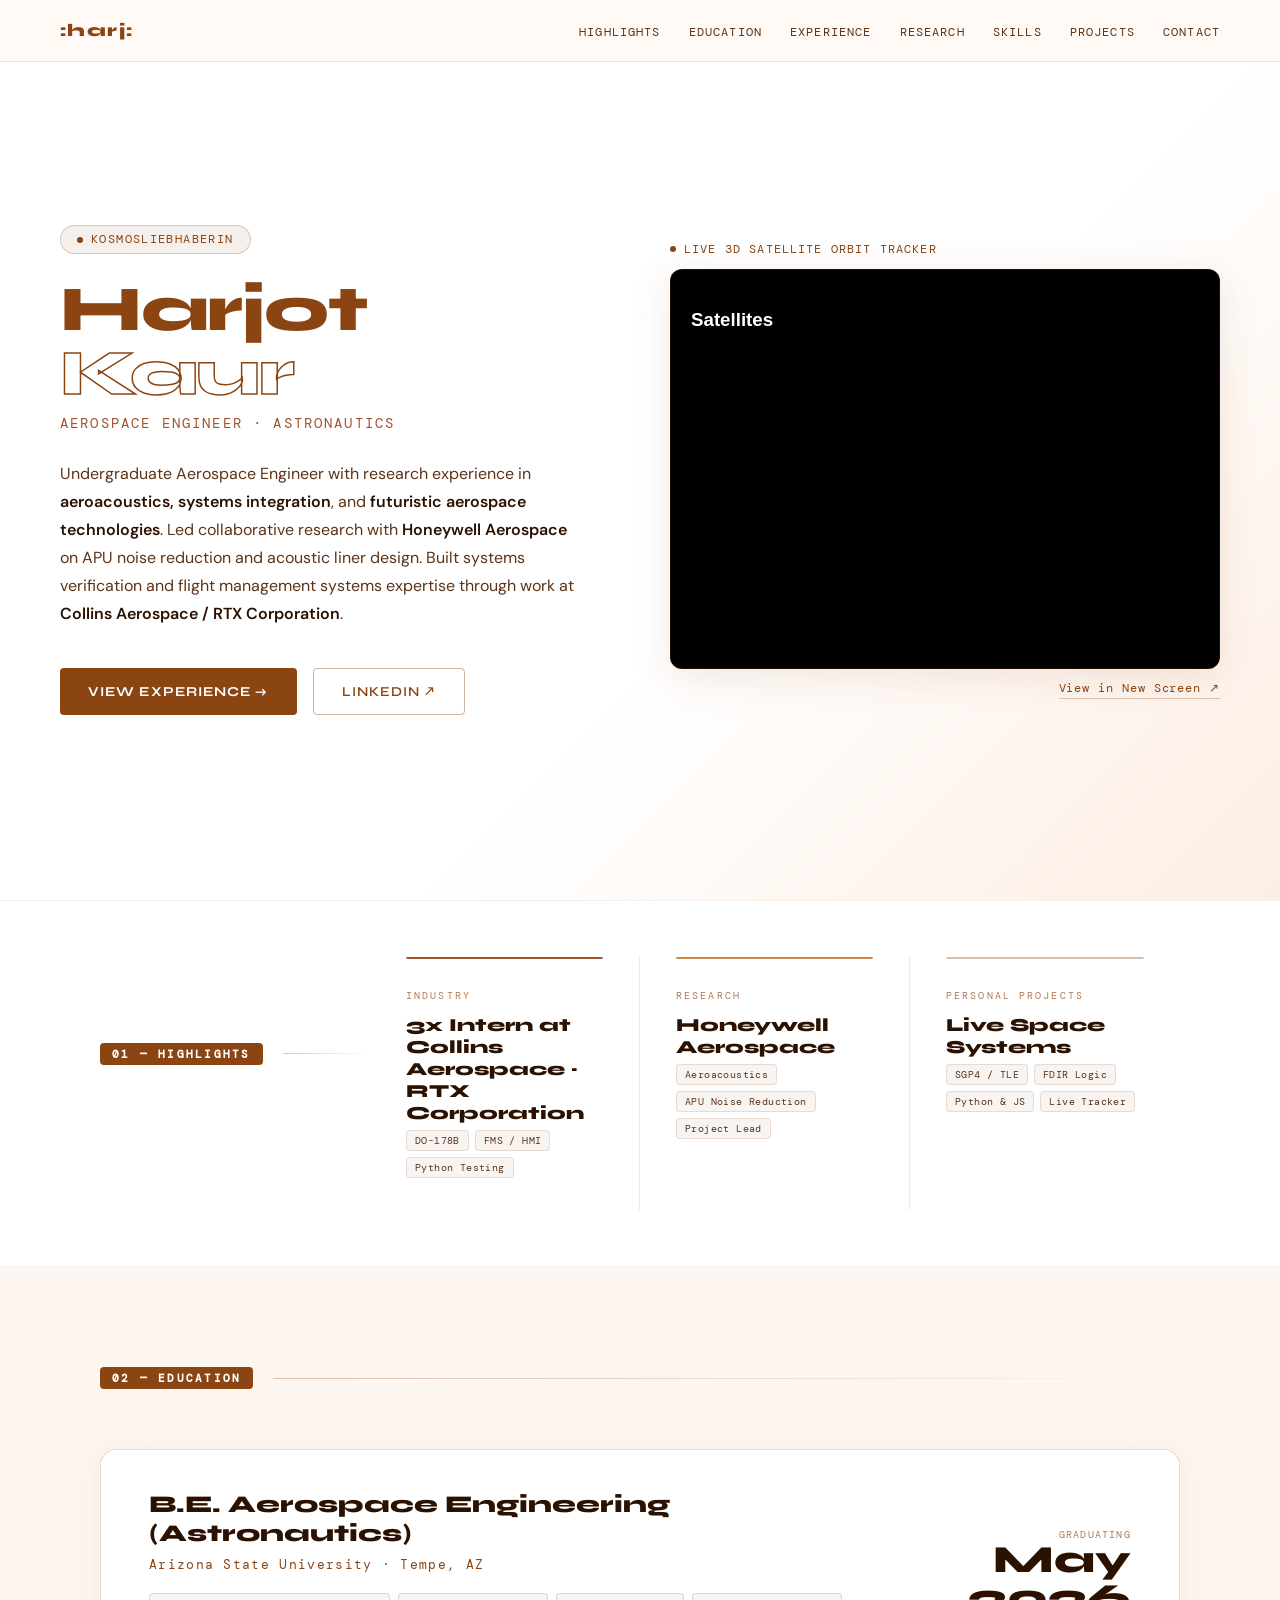
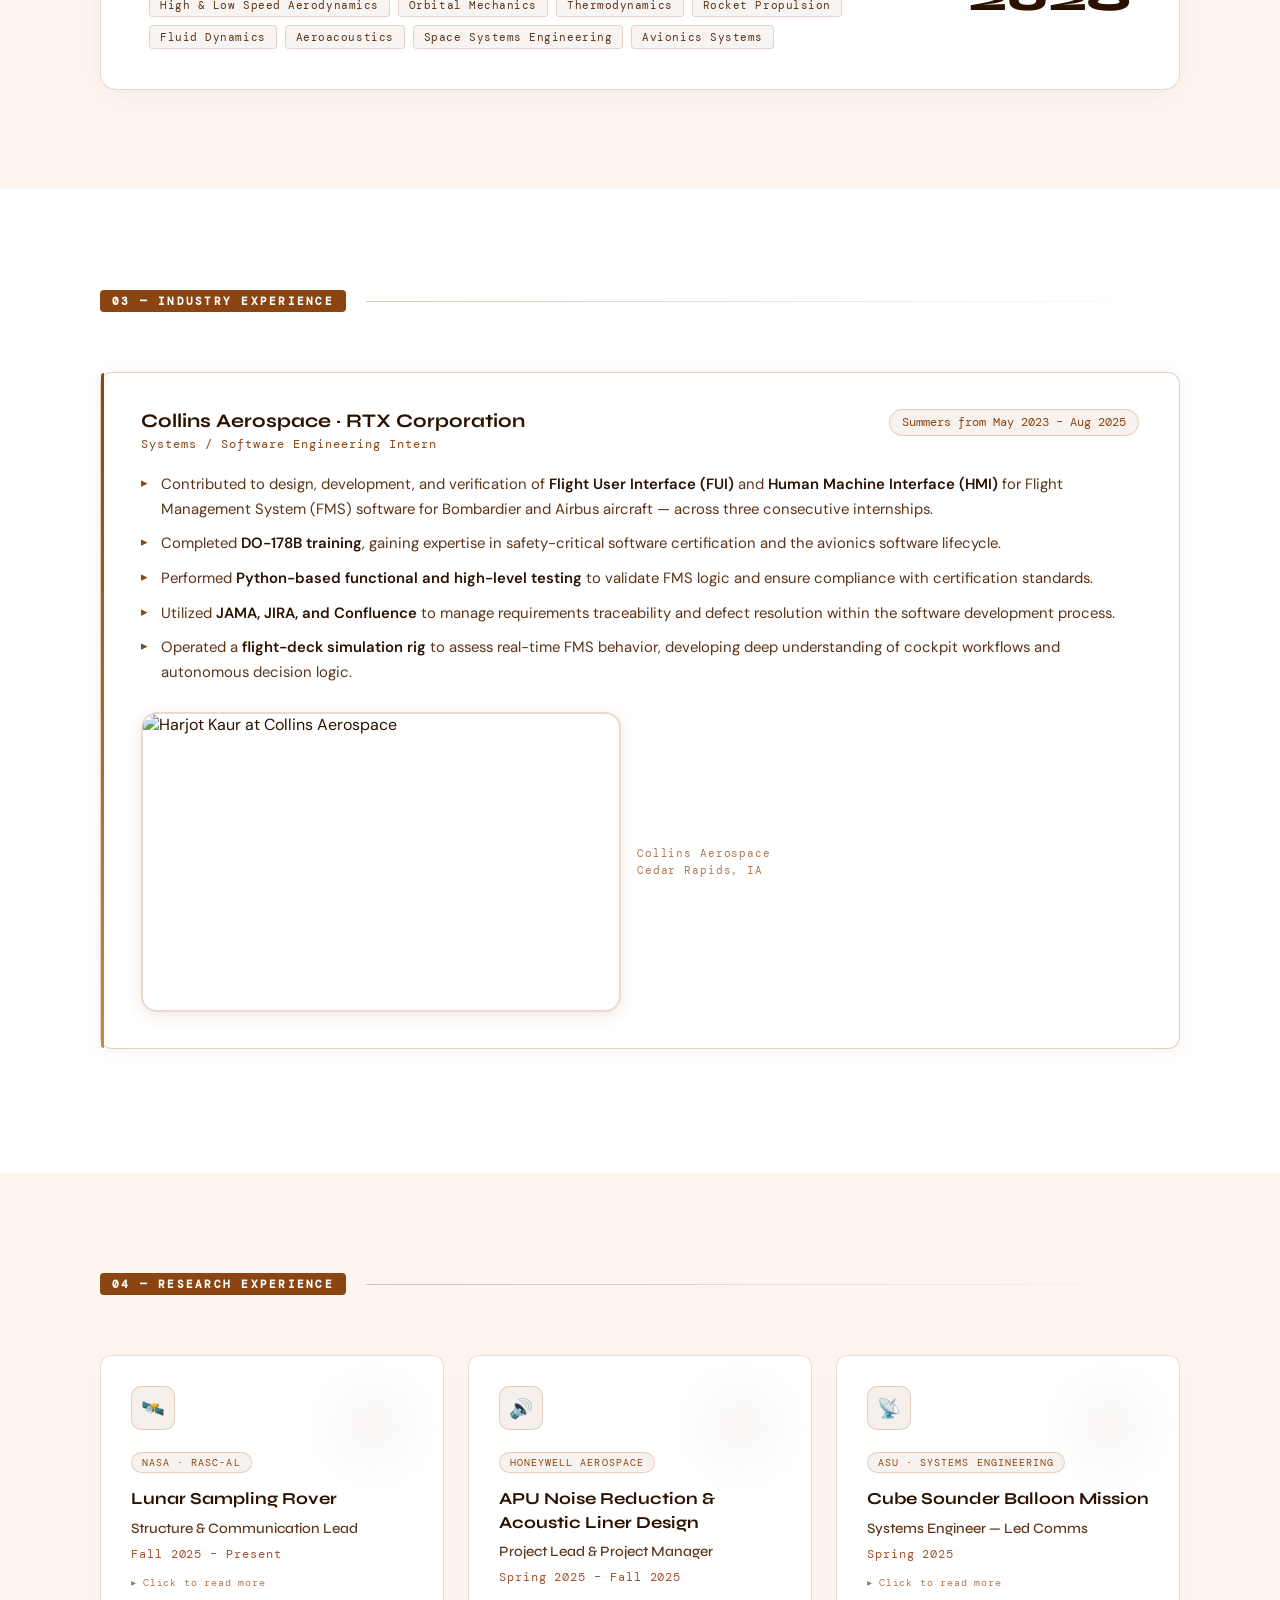
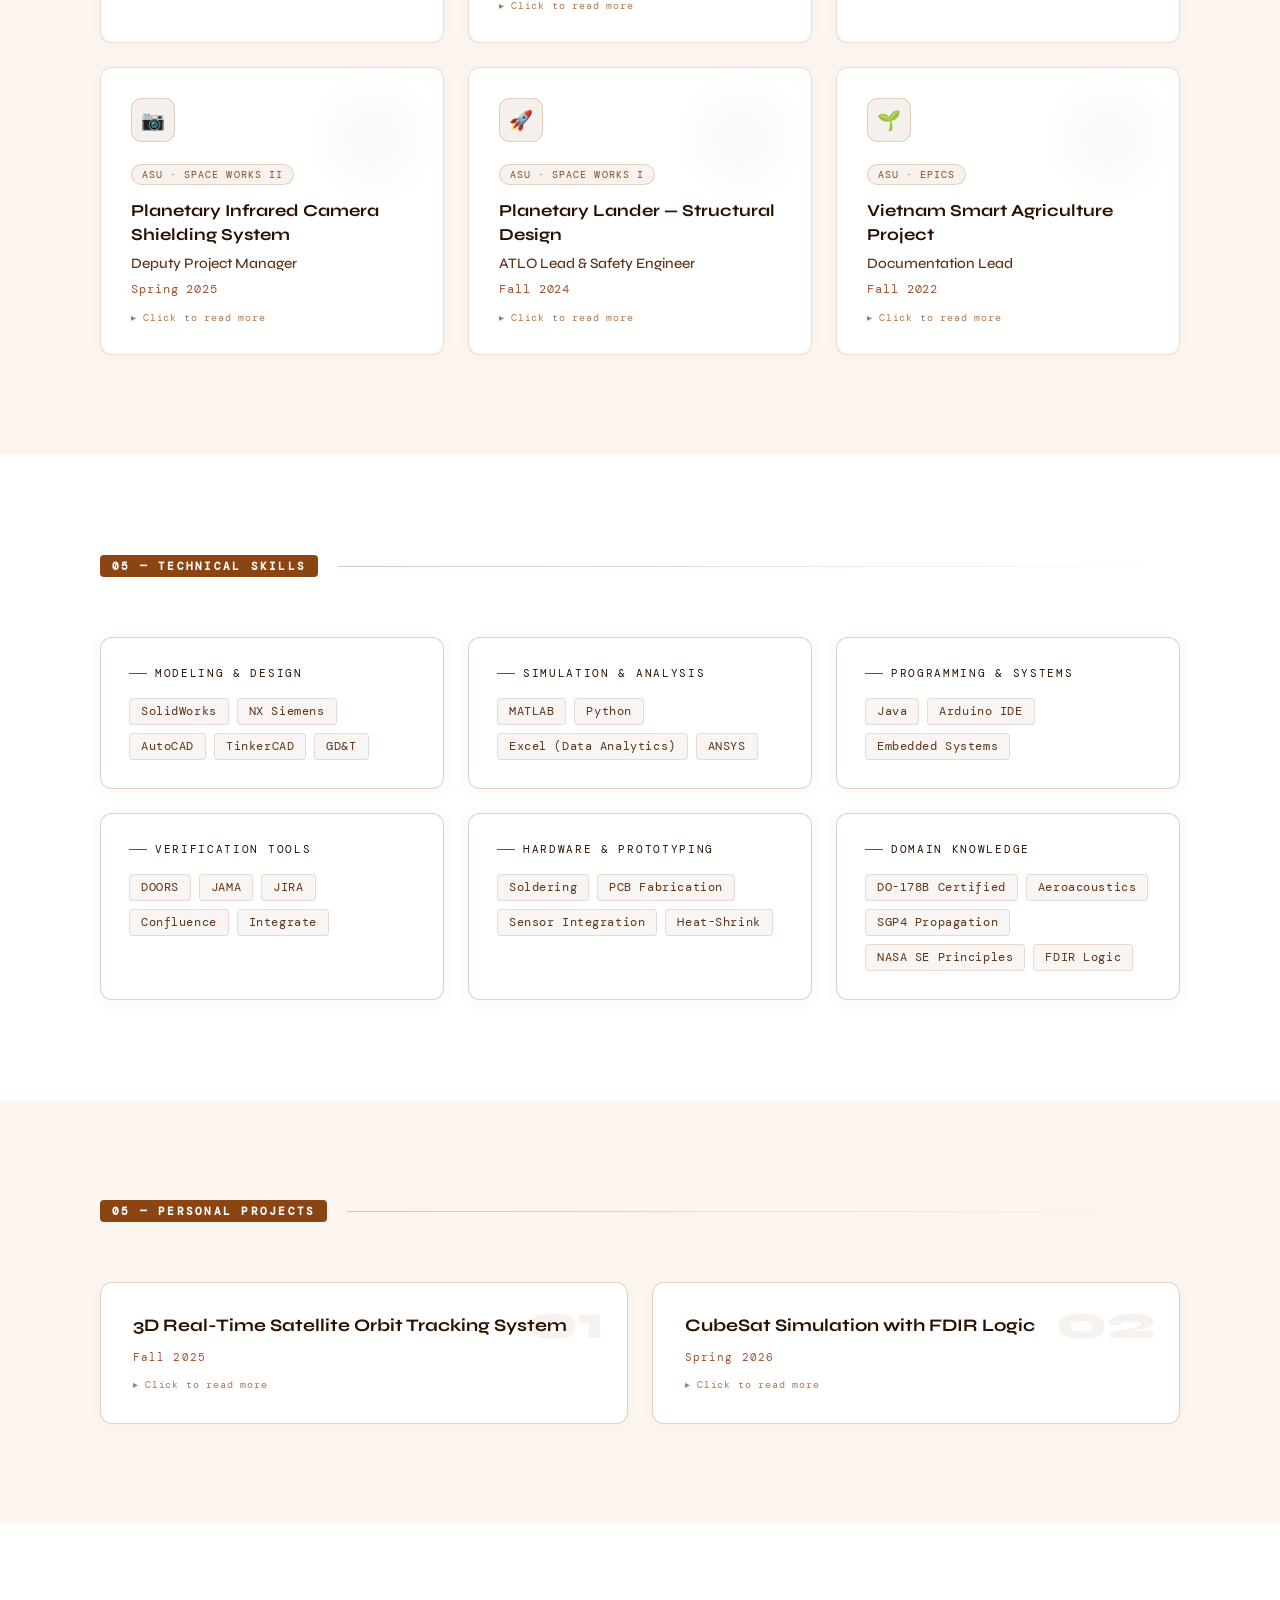
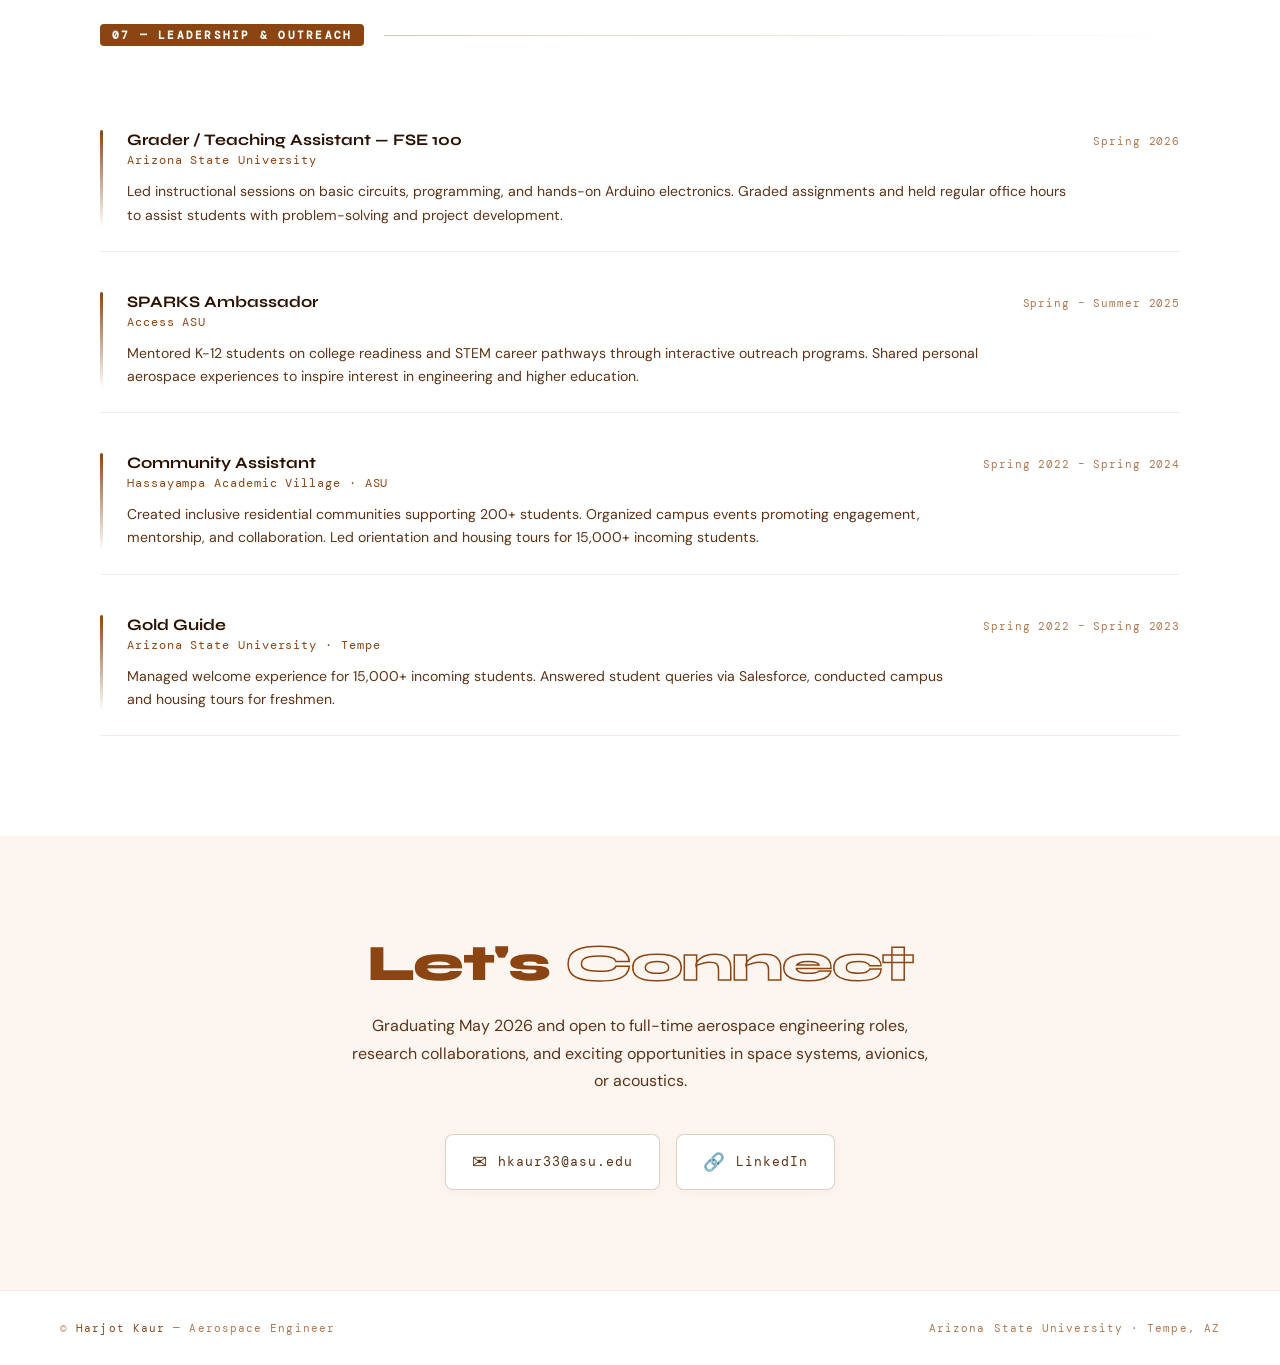
==== commit 846108c4: "Update index.html" ====
--- a/index.html
+++ b/index.html
@@ -11,191 +11,1124 @@
 
   <style>
 
+    /* ============================================================
+       COLOR VARIABLES — change your colors here in one place
+    ============================================================ */
     :root {
-      --bg:           #ffffff;
-      --bg2:          #fdf6f0;
-      --surface:      #fff8f3;
-      --surface2:     #fdeee3;
-      --accent:       #8b4513;
-      --accent2:      #a0522d;
-      --accent3:      #cd853f;
-      --text:         #2b1200;
-      --text-muted:   #5c3317;
-      --text-dim:     #b07850;
+      --bg:           #ffffff;       /* main background              */
+      --bg2:          #fdf6f0;       /* alternate section background */
+      --surface:      #fff8f3;       /* card background              */
+      --surface2:     #fdeee3;       /* card background variant      */
+      --accent:       #8b4513;       /* saddle brown — main color    */
+      --accent2:      #a0522d;       /* sienna — secondary           */
+      --accent3:      #cd853f;       /* tan — third accent           */
+      --text:         #2b1200;       /* primary text                 */
+      --text-muted:   #5c3317;       /* body / description text      */
+      --text-dim:     #b07850;       /* dates, labels, footer        */
       --border:       rgba(139, 69, 19, 0.25);
       --border2:      rgba(139, 69, 19, 0.18);
       --glow:         rgba(139, 69, 19, 0.12);
     }
 
-    *, *::before, *::after { box-sizing: border-box; margin: 0; padding: 0; }
-    html { scroll-behavior: smooth; }
-    body { font-family: 'DM Sans', sans-serif; background: var(--bg); color: var(--text); overflow-x: hidden; cursor: none; }
-
-    /* ── Cursor ── */
+
+    /* ============================================================
+       RESET & BASE
+    ============================================================ */
+    *, *::before, *::after {
+      box-sizing: border-box;
+      margin: 0;
+      padding: 0;
+    }
+
+    html {
+      scroll-behavior: smooth;
+    }
+
+    body {
+      font-family: 'DM Sans', sans-serif;
+      background: var(--bg);
+      color: var(--text);
+      overflow-x: hidden;
+      cursor: none;
+    }
+
+
+    /* ============================================================
+       CUSTOM CURSOR
+    ============================================================ */
     .cursor {
-      width: 10px; height: 10px;
+      width: 10px;
+      height: 10px;
       background: var(--text);
       border-radius: 50%;
-      position: fixed; top: 0; left: 0;
-      pointer-events: none; z-index: 9999;
-      will-change: transform;
-    }
+      position: fixed;
+      top: 0;
+      left: 0;
+      pointer-events: none;
+      z-index: 9999;
+    }
+
     .cursor-ring {
-      width: 36px; height: 36px;
+      width: 36px;
+      height: 36px;
       border: 1.5px solid var(--text);
       border-radius: 50%;
-      position: fixed; top: 0; left: 0;
-      pointer-events: none; z-index: 9998;
+      position: fixed;
+      top: 0;
+      left: 0;
+      pointer-events: none;
+      z-index: 9998;
       opacity: 0.5;
-      will-change: transform;
-      transition: opacity 0.18s ease;
-    }
-
-    canvas#stars { position: fixed; inset: 0; z-index: 0; }
-
-    /* ── Nav ── */
+      transition: all 0.18s cubic-bezier(0.25, 0.46, 0.45, 0.94);
+    }
+
+
+    /* ============================================================
+       STAR FIELD CANVAS (background)
+    ============================================================ */
+    canvas#stars {
+      position: fixed;
+      inset: 0;
+      z-index: 0;
+      opacity: 1;
+    }
+
+
+    /* ============================================================
+       NAVIGATION BAR
+    ============================================================ */
     nav {
-      position: fixed; top: 0; left: 0; right: 0; z-index: 100;
+      position: fixed;
+      top: 0;
+      left: 0;
+      right: 0;
+      z-index: 100;
       padding: 20px 60px;
-      display: flex; align-items: center; justify-content: space-between;
+      display: flex;
+      align-items: center;
+      justify-content: space-between;
       backdrop-filter: blur(10px);
       border-bottom: 1px solid rgba(139, 69, 19, 0.15);
       background: rgba(255, 250, 245, 0.92);
     }
-    .nav-logo { font-family: 'Syne', sans-serif; font-weight: 800; font-size: 1.1rem; letter-spacing: 0.08em; color: var(--accent); text-decoration: none; }
-    .nav-links { display: flex; gap: 28px; list-style: none; }
-    .nav-links a { font-family: 'DM Mono', monospace; font-size: 0.72rem; color: var(--text-muted); text-decoration: none; letter-spacing: 0.1em; text-transform: uppercase; transition: color 0.2s; position: relative; }
-    .nav-links a::after { content: ''; position: absolute; bottom: -4px; left: 0; width: 0; height: 1px; background: var(--accent); transition: width 0.3s; }
-    .nav-links a:hover { color: var(--accent); }
-    .nav-links a:hover::after { width: 100%; }
-
-    section { position: relative; z-index: 1; }
-
-    /* ── Hero ── */
-    #hero { min-height: 100vh; display: flex; align-items: center; padding: 120px 60px 80px; position: relative; overflow: hidden; background: linear-gradient(135deg, #ffffff 60%, #fdeee3 100%); }
-    .hero-grid { display: grid; grid-template-columns: 1fr 1fr; gap: 60px; align-items: center; max-width: 1200px; margin: 0 auto; width: 100%; }
-    .hero-badge { display: inline-flex; align-items: center; gap: 8px; background: rgba(139, 69, 19, 0.08); border: 1px solid rgba(139, 69, 19, 0.25); border-radius: 100px; padding: 6px 16px; font-family: 'DM Mono', monospace; font-size: 0.72rem; color: var(--accent); letter-spacing: 0.12em; text-transform: uppercase; margin-bottom: 24px; }
-    .hero-badge .dot { width: 6px; height: 6px; background: var(--accent); border-radius: 50%; animation: pulse 2s infinite; }
-    @keyframes pulse { 0%, 100% { opacity: 1; transform: scale(1); } 50% { opacity: 0.4; transform: scale(0.7); } }
-    .badge-word { position: relative; cursor: default; }
-    .badge-word::after { content: 'Lover of the Cosmos'; position: absolute; bottom: calc(100% + 10px); left: 50%; transform: translateX(-50%) translateY(4px); background: var(--accent); color: #ffffff; font-family: 'DM Mono', monospace; font-size: 0.68rem; letter-spacing: 0.08em; white-space: nowrap; padding: 6px 14px; border-radius: 6px; opacity: 0; pointer-events: none; transition: opacity 0.25s ease, transform 0.25s ease; z-index: 200; }
-    .badge-word::before { content: ''; position: absolute; bottom: calc(100% + 4px); left: 50%; transform: translateX(-50%); border: 5px solid transparent; border-top-color: var(--accent); opacity: 0; pointer-events: none; transition: opacity 0.25s ease; z-index: 200; }
-    .badge-word:hover::after { opacity: 1; transform: translateX(-50%) translateY(0); }
-    .badge-word:hover::before { opacity: 1; }
-    .hero-name { font-family: 'Syne', sans-serif; font-weight: 800; font-size: clamp(2.8rem, 5vw, 4.5rem); line-height: 1.0; letter-spacing: -0.02em; color: var(--accent); margin-bottom: 8px; }
-    .hero-name .accent-line { display: block; color: transparent; -webkit-text-stroke: 1.5px var(--accent); }
-    .hero-title { font-family: 'DM Mono', monospace; font-size: 0.9rem; color: var(--accent2); letter-spacing: 0.15em; text-transform: uppercase; margin-bottom: 28px; }
-    .hero-summary { font-size: 1rem; line-height: 1.75; color: var(--text-muted); max-width: 520px; margin-bottom: 40px; }
-    .hero-summary strong { color: var(--text); font-weight: 600; }
-    .hero-cta { display: flex; gap: 16px; flex-wrap: wrap; }
-    .btn-primary { display: inline-flex; align-items: center; gap: 10px; background: var(--accent); color: #ffffff; padding: 14px 28px; border-radius: 4px; font-family: 'Syne', sans-serif; font-weight: 700; font-size: 0.85rem; letter-spacing: 0.08em; text-transform: uppercase; text-decoration: none; transition: all 0.25s; }
-    .btn-primary:hover { background: #a0522d; transform: translateY(-2px); box-shadow: 0 12px 40px rgba(139, 69, 19, 0.25); }
-    .btn-secondary { display: inline-flex; align-items: center; gap: 10px; border: 1.5px solid rgba(139, 69, 19, 0.4); color: var(--accent); padding: 14px 28px; border-radius: 4px; font-family: 'Syne', sans-serif; font-weight: 600; font-size: 0.85rem; letter-spacing: 0.08em; text-transform: uppercase; text-decoration: none; transition: all 0.25s; }
-    .btn-secondary:hover { background: rgba(139, 69, 19, 0.08); transform: translateY(-2px); }
-
-    .hero-visual { position: relative; display: flex; flex-direction: column; gap: 12px; height: auto; }
-    .satellite-embed-label { display: inline-flex; align-items: center; gap: 8px; font-family: 'DM Mono', monospace; font-size: 0.72rem; color: var(--accent); letter-spacing: 0.1em; text-transform: uppercase; }
-    .satellite-embed-label .dot { width: 6px; height: 6px; background: var(--accent); border-radius: 50%; animation: pulse 2s infinite; }
-    .satellite-iframe { width: 100%; height: 400px; border: 1px solid var(--border); border-radius: 12px; box-shadow: 0 8px 40px rgba(139, 69, 19, 0.12); background: #000; }
-    .satellite-open-btn { align-self: flex-end; font-family: 'DM Mono', monospace; font-size: 0.72rem; color: var(--accent); text-decoration: none; letter-spacing: 0.08em; border-bottom: 1px solid rgba(139, 69, 19, 0.3); padding-bottom: 2px; transition: all 0.2s; }
-    .satellite-open-btn:hover { color: var(--accent2); border-bottom-color: var(--accent2); }
-
-    /* ── Shared section layout ── */
-    .section-inner { max-width: 1200px; margin: 0 auto; padding: 100px 60px; }
-    .section-header { display: flex; align-items: center; gap: 20px; margin-bottom: 60px; }
-    .section-tag { font-family: 'DM Mono', monospace; font-size: 0.7rem; color: #ffffff; letter-spacing: 0.2em; text-transform: uppercase; font-weight: 700; background-color: #8b4513; padding: 4px 12px; border-radius: 4px; white-space: nowrap; }
-    .section-line { flex: 1; height: 1px; background: linear-gradient(to right, rgba(139, 69, 19, 0.3), transparent); }
-
-    /* ── Highlights ── */
-    #highlights { background: var(--bg); border-top: 1px solid rgba(139, 69, 19, 0.08); border-bottom: 1px solid rgba(139, 69, 19, 0.08); position: relative; z-index: 1; }
-    .highlights-inner { max-width: 1200px; margin: 0 auto; padding: 56px 60px; display: grid; grid-template-columns: repeat(4, 1fr); gap: 0; }
-    .highlight-card { padding: 32px 36px; border-right: 1px solid rgba(139, 69, 19, 0.12); position: relative; transition: background 0.25s ease; }
-    .highlight-card:last-child { border-right: none; }
-    .highlight-card:hover { background: var(--surface); }
-    .highlight-card::before { content: ''; position: absolute; top: 0; left: 36px; right: 36px; height: 2px; border-radius: 0 0 2px 2px; }
+
+    .nav-logo {
+      font-family: 'Syne', sans-serif;
+      font-weight: 800;
+      font-size: 1.1rem;
+      letter-spacing: 0.08em;
+      color: var(--accent);
+      text-decoration: none;
+    }
+
+    .nav-links {
+      display: flex;
+      gap: 28px;
+      list-style: none;
+    }
+
+    .nav-links a {
+      font-family: 'DM Mono', monospace;
+      font-size: 0.72rem;
+      color: var(--text-muted);
+      text-decoration: none;
+      letter-spacing: 0.1em;
+      text-transform: uppercase;
+      transition: color 0.2s;
+      position: relative;
+    }
+
+    /* underline slide-in on hover */
+    .nav-links a::after {
+      content: '';
+      position: absolute;
+      bottom: -4px;
+      left: 0;
+      width: 0;
+      height: 1px;
+      background: var(--accent);
+      transition: width 0.3s;
+    }
+
+    .nav-links a:hover {
+      color: var(--accent);
+    }
+
+    .nav-links a:hover::after {
+      width: 100%;
+    }
+
+
+    /* all sections sit above the canvas */
+    section {
+      position: relative;
+      z-index: 1;
+    }
+
+
+    /* ============================================================
+       HERO SECTION
+    ============================================================ */
+    #hero {
+      min-height: 100vh;
+      display: flex;
+      align-items: center;
+      padding: 120px 60px 80px;
+      position: relative;
+      overflow: hidden;
+      background: linear-gradient(135deg, #ffffff 60%, #fdeee3 100%);
+    }
+
+    .hero-grid {
+      display: grid;
+      grid-template-columns: 1fr 1fr;
+      gap: 60px;
+      align-items: center;
+      max-width: 1200px;
+      margin: 0 auto;
+      width: 100%;
+    }
+
+    /* "Kosmosliebhaberin" pill badge */
+    .hero-badge {
+      display: inline-flex;
+      align-items: center;
+      gap: 8px;
+      background: rgba(139, 69, 19, 0.08);
+      border: 1px solid rgba(139, 69, 19, 0.25);
+      border-radius: 100px;
+      padding: 6px 16px;
+      font-family: 'DM Mono', monospace;
+      font-size: 0.72rem;
+      color: var(--accent);
+      letter-spacing: 0.12em;
+      text-transform: uppercase;
+      margin-bottom: 24px;
+    }
+
+    /* pulsing dot inside badge */
+    .hero-badge .dot {
+      width: 6px;
+      height: 6px;
+      background: var(--accent);
+      border-radius: 50%;
+      animation: pulse 2s infinite;
+    }
+
+    @keyframes pulse {
+      0%, 100% { opacity: 1; transform: scale(1); }
+      50%       { opacity: 0.4; transform: scale(0.7); }
+    }
+
+    /* tooltip appears when hovering over "Kosmosliebhaberin" */
+    .badge-word {
+      position: relative;
+      cursor: default;
+    }
+
+    .badge-word::after {
+      content: 'Lover of the Cosmos';
+      position: absolute;
+      bottom: calc(100% + 10px);
+      left: 50%;
+      transform: translateX(-50%) translateY(4px);
+      background: var(--accent);
+      color: #ffffff;
+      font-family: 'DM Mono', monospace;
+      font-size: 0.68rem;
+      letter-spacing: 0.08em;
+      white-space: nowrap;
+      padding: 6px 14px;
+      border-radius: 6px;
+      opacity: 0;
+      pointer-events: none;
+      transition: opacity 0.25s ease, transform 0.25s ease;
+      z-index: 200;
+    }
+
+    /* small downward arrow under tooltip */
+    .badge-word::before {
+      content: '';
+      position: absolute;
+      bottom: calc(100% + 4px);
+      left: 50%;
+      transform: translateX(-50%);
+      border: 5px solid transparent;
+      border-top-color: var(--accent);
+      opacity: 0;
+      pointer-events: none;
+      transition: opacity 0.25s ease;
+      z-index: 200;
+    }
+
+    .badge-word:hover::after {
+      opacity: 1;
+      transform: translateX(-50%) translateY(0);
+    }
+
+    .badge-word:hover::before {
+      opacity: 1;
+    }
+
+    /* large name */
+    .hero-name {
+      font-family: 'Syne', sans-serif;
+      font-weight: 800;
+      font-size: clamp(2.8rem, 5vw, 4.5rem);
+      line-height: 1.0;
+      letter-spacing: -0.02em;
+      color: var(--accent);
+      margin-bottom: 8px;
+    }
+
+    /* "Kaur" — outlined/stroke style */
+    .hero-name .accent-line {
+      display: block;
+      color: transparent;
+      -webkit-text-stroke: 1.5px var(--accent);
+    }
+
+    .hero-title {
+      font-family: 'DM Mono', monospace;
+      font-size: 0.9rem;
+      color: var(--accent2);
+      letter-spacing: 0.15em;
+      text-transform: uppercase;
+      margin-bottom: 28px;
+    }
+
+    .hero-summary {
+      font-size: 1rem;
+      line-height: 1.75;
+      color: var(--text-muted);
+      max-width: 520px;
+      margin-bottom: 40px;
+    }
+
+    .hero-summary strong {
+      color: var(--text);
+      font-weight: 600;
+    }
+
+    .hero-cta {
+      display: flex;
+      gap: 16px;
+      flex-wrap: wrap;
+    }
+
+    /* solid saddle brown button */
+    .btn-primary {
+      display: inline-flex;
+      align-items: center;
+      gap: 10px;
+      background: var(--accent);
+      color: #ffffff;
+      padding: 14px 28px;
+      border-radius: 4px;
+      font-family: 'Syne', sans-serif;
+      font-weight: 700;
+      font-size: 0.85rem;
+      letter-spacing: 0.08em;
+      text-transform: uppercase;
+      text-decoration: none;
+      transition: all 0.25s;
+    }
+
+    .btn-primary:hover {
+      background: #a0522d;
+      transform: translateY(-2px);
+      box-shadow: 0 12px 40px rgba(139, 69, 19, 0.25);
+    }
+
+    /* outline button */
+    .btn-secondary {
+      display: inline-flex;
+      align-items: center;
+      gap: 10px;
+      border: 1.5px solid rgba(139, 69, 19, 0.4);
+      color: var(--accent);
+      padding: 14px 28px;
+      border-radius: 4px;
+      font-family: 'Syne', sans-serif;
+      font-weight: 600;
+      font-size: 0.85rem;
+      letter-spacing: 0.08em;
+      text-transform: uppercase;
+      text-decoration: none;
+      transition: all 0.25s;
+    }
+
+    .btn-secondary:hover {
+      background: rgba(139, 69, 19, 0.08);
+      transform: translateY(-2px);
+    }
+
+
+    /* ============================================================
+       SATELLITE TRACKER EMBED (hero right side)
+    ============================================================ */
+    .hero-visual {
+      position: relative;
+      display: flex;
+      flex-direction: column;
+      gap: 12px;
+      height: auto;
+    }
+
+    .satellite-embed-label {
+      display: inline-flex;
+      align-items: center;
+      gap: 8px;
+      font-family: 'DM Mono', monospace;
+      font-size: 0.72rem;
+      color: var(--accent);
+      letter-spacing: 0.1em;
+      text-transform: uppercase;
+    }
+
+    .satellite-embed-label .dot {
+      width: 6px;
+      height: 6px;
+      background: var(--accent);
+      border-radius: 50%;
+      animation: pulse 2s infinite;
+    }
+
+    .satellite-iframe {
+      width: 100%;
+      height: 400px;
+      border: 1px solid var(--border);
+      border-radius: 12px;
+      box-shadow: 0 8px 40px rgba(139, 69, 19, 0.12);
+      background: #000;
+    }
+
+    .satellite-open-btn {
+      align-self: flex-end;
+      font-family: 'DM Mono', monospace;
+      font-size: 0.72rem;
+      color: var(--accent);
+      text-decoration: none;
+      letter-spacing: 0.08em;
+      border-bottom: 1px solid rgba(139, 69, 19, 0.3);
+      padding-bottom: 2px;
+      transition: all 0.2s;
+    }
+
+    .satellite-open-btn:hover {
+      color: var(--accent2);
+      border-bottom-color: var(--accent2);
+    }
+
+
+    /* ============================================================
+       SHARED SECTION LAYOUT
+    ============================================================ */
+    .section-inner {
+      max-width: 1200px;
+      margin: 0 auto;
+      padding: 100px 60px;
+    }
+
+    .section-header {
+      display: flex;
+      align-items: center;
+      gap: 20px;
+      margin-bottom: 60px;
+    }
+
+    /* e.g. "01 — Education" brown pill */
+    .section-tag {
+      font-family: 'DM Mono', monospace;
+      font-size: 0.7rem;
+      color: #ffffff;
+      letter-spacing: 0.2em;
+      text-transform: uppercase;
+      font-weight: 700;
+      background-color: #8b4513;
+      padding: 4px 12px;
+      border-radius: 4px;
+      white-space: nowrap;
+    }
+
+    /* horizontal fading line after section tag */
+    .section-line {
+      flex: 1;
+      height: 1px;
+      background: linear-gradient(to right, rgba(139, 69, 19, 0.3), transparent);
+    }
+
+
+    /* ============================================================
+       HIGHLIGHTS STRIP
+       Sits between hero and education.
+       Shows key partnerships and accomplishments at a glance.
+    ============================================================ */
+    #highlights {
+      background: var(--bg);
+      border-top: 1px solid rgba(139, 69, 19, 0.08);
+      border-bottom: 1px solid rgba(139, 69, 19, 0.08);
+      position: relative;
+      z-index: 1;
+    }
+
+    .highlights-inner {
+      max-width: 1200px;
+      margin: 0 auto;
+      padding: 56px 60px;
+      display: grid;
+      grid-template-columns: repeat(4, 1fr);
+      gap: 0;
+    }
+
+    /* each card — divider lines between them via border-right */
+    .highlight-card {
+      padding: 32px 36px;
+      border-right: 1px solid rgba(139, 69, 19, 0.12);
+      position: relative;
+      transition: background 0.25s ease;
+    }
+
+    .highlight-card:last-child {
+      border-right: none;
+    }
+
+    .highlight-card:hover {
+      background: var(--surface);
+    }
+
+    /* colored top-edge accent bar — each card gets its own shade */
+    .highlight-card::before {
+      content: '';
+      position: absolute;
+      top: 0;
+      left: 36px;
+      right: 36px;
+      height: 2px;
+      border-radius: 0 0 2px 2px;
+    }
+
     .highlight-card:nth-child(1)::before { background: var(--accent); }
     .highlight-card:nth-child(2)::before { background: var(--accent2); }
     .highlight-card:nth-child(3)::before { background: var(--accent3); }
     .highlight-card:nth-child(4)::before { background: rgba(139, 69, 19, 0.35); }
-    .hl-label { font-family: 'DM Mono', monospace; font-size: 0.6rem; color: var(--text-dim); letter-spacing: 0.22em; text-transform: uppercase; margin-bottom: 12px; }
-    .hl-title { font-family: 'Syne', sans-serif; font-weight: 800; font-size: 1.15rem; color: var(--text); line-height: 1.2; margin-bottom: 6px; }
-    .hl-sub { font-size: 0.82rem; color: var(--text-muted); line-height: 1.5; margin-bottom: 18px; }
-    .hl-tags { display: flex; flex-wrap: wrap; gap: 6px; }
-    .hl-tag { font-family: 'DM Mono', monospace; font-size: 0.62rem; color: var(--text-muted); background: rgba(139, 69, 19, 0.06); border: 1px solid rgba(139, 69, 19, 0.14); border-radius: 4px; padding: 3px 8px; letter-spacing: 0.04em; }
-
-    /* ── Education ── */
-    #education { background: var(--bg2); }
-    .edu-card { background: #ffffff; border: 1px solid rgba(139, 69, 19, 0.2); border-radius: 16px; padding: 40px 48px; display: grid; grid-template-columns: 1fr auto; gap: 40px; align-items: center; box-shadow: 0 4px 30px rgba(139, 69, 19, 0.07); }
-    .edu-degree { font-family: 'Syne', sans-serif; font-weight: 800; font-size: 1.5rem; color: var(--text); margin-bottom: 8px; }
-    .edu-school { font-family: 'DM Mono', monospace; font-size: 0.82rem; color: var(--accent); letter-spacing: 0.1em; margin-bottom: 20px; }
-    .edu-chips { display: flex; flex-wrap: wrap; gap: 8px; }
-    .edu-chip { font-family: 'DM Mono', monospace; font-size: 0.68rem; color: var(--text-muted); background: rgba(139, 69, 19, 0.06); border: 1px solid rgba(139, 69, 19, 0.18); border-radius: 4px; padding: 4px 10px; letter-spacing: 0.05em; }
-    .edu-grad { text-align: right; }
-    .edu-grad-date { font-family: 'Syne', sans-serif; font-weight: 800; font-size: 2.4rem; color: var(--text); line-height: 1; }
-    .edu-grad-label { font-family: 'DM Mono', monospace; font-size: 0.65rem; color: var(--text-dim); letter-spacing: 0.12em; text-transform: uppercase; margin-top: 6px; }
-
-    /* ── Experience ── */
-    #experience { background: var(--bg); }
-    .exp-card { border: 1px solid var(--border); border-radius: 12px; padding: 36px 40px; background: #ffffff; position: relative; overflow: visible; transition: all 0.3s ease; margin-bottom: 24px; box-shadow: 0 2px 20px rgba(139, 69, 19, 0.06); }
-    .exp-card::before { content: ''; position: absolute; top: 0; left: 0; width: 3px; height: 100%; background: linear-gradient(to bottom, var(--accent), var(--accent3)); border-radius: 3px 0 0 3px; }
-    .exp-card:hover { border-color: rgba(139, 69, 19, 0.35); transform: translateX(4px); box-shadow: 0 8px 40px rgba(139, 69, 19, 0.1); }
-    .exp-meta { display: flex; align-items: flex-start; justify-content: space-between; gap: 20px; margin-bottom: 20px; flex-wrap: wrap; }
-    .exp-company { font-family: 'Syne', sans-serif; font-weight: 700; font-size: 1.2rem; color: var(--text); }
-    .exp-role { font-family: 'DM Mono', monospace; font-size: 0.78rem; color: var(--accent); letter-spacing: 0.08em; margin-top: 4px; }
-    .exp-period { font-family: 'DM Mono', monospace; font-size: 0.72rem; color: var(--accent); background: rgba(139, 69, 19, 0.07); border: 1px solid rgba(139, 69, 19, 0.2); padding: 5px 12px; border-radius: 100px; white-space: nowrap; flex-shrink: 0; }
-    .exp-points { list-style: none; }
-    .exp-points li { position: relative; padding-left: 20px; margin-bottom: 10px; color: var(--text-muted); font-size: 0.93rem; line-height: 1.65; }
-    .exp-points li::before { content: '▸'; position: absolute; left: 0; color: var(--accent); font-size: 0.8rem; }
-    .exp-points li strong { color: var(--text); font-weight: 600; }
-    .exp-photo-wrapper { margin-top: 28px; display: flex; align-items: center; gap: 16px; overflow: visible; }
-    .exp-photo { display: block; width: 480px; height: 300px; object-fit: cover; object-position: center; border-radius: 16px; border: 2px solid rgba(139, 69, 19, 0.2); box-shadow: 0 4px 16px rgba(139, 69, 19, 0.12); flex-shrink: 0; }
-    .exp-photo-caption { font-family: 'DM Mono', monospace; font-size: 0.68rem; color: var(--text-dim); letter-spacing: 0.08em; line-height: 1.6; }
-
-    /* ── Research (click-to-expand) ── */
-    #research { background: var(--bg2); }
-    .research-grid { display: grid; grid-template-columns: repeat(auto-fill, minmax(340px, 1fr)); gap: 24px; }
-    .research-card { background: #ffffff; border: 1px solid var(--border2); border-radius: 12px; padding: 30px; position: relative; overflow: hidden; cursor: pointer; transition: border-color 0.3s ease, box-shadow 0.3s ease, transform 0.3s ease; box-shadow: 0 2px 16px rgba(139, 69, 19, 0.05); }
-    .research-card::after { content: ''; position: absolute; top: 0; right: 0; width: 140px; height: 140px; background: radial-gradient(circle, rgba(139, 69, 19, 0.04) 0%, transparent 70%); pointer-events: none; }
-    .research-card:hover { border-color: rgba(139, 69, 19, 0.3); transform: translateY(-4px); box-shadow: 0 16px 40px rgba(139, 69, 19, 0.1); }
-    .research-card.open { border-color: rgba(139, 69, 19, 0.4); box-shadow: 0 12px 40px rgba(139, 69, 19, 0.12); transform: translateY(0); }
-    .research-icon { width: 44px; height: 44px; background: rgba(139, 69, 19, 0.08); border: 1px solid rgba(139, 69, 19, 0.2); border-radius: 10px; display: flex; align-items: center; justify-content: center; font-size: 1.2rem; margin-bottom: 20px; }
-    .research-tag { display: inline-block; font-family: 'DM Mono', monospace; font-size: 0.65rem; color: var(--accent); letter-spacing: 0.1em; text-transform: uppercase; background: rgba(139, 69, 19, 0.07); border: 1px solid rgba(139, 69, 19, 0.2); border-radius: 100px; padding: 3px 10px; margin-bottom: 14px; }
-    .research-title { font-family: 'Syne', sans-serif; font-weight: 700; font-size: 1.05rem; color: var(--text); line-height: 1.4; margin-bottom: 8px; }
-    .research-role { font-family: 'Syne', sans-serif; font-weight: 500; font-size: 0.9rem; color: var(--text-muted); line-height: 1.4; margin-bottom: 8px; }
-    .research-org { font-family: 'DM Mono', monospace; font-size: 0.72rem; color: var(--accent2); letter-spacing: 0.08em; margin-bottom: 0; }
-    .research-hint { font-family: 'DM Mono', monospace; font-size: 0.65rem; color: var(--text-dim); letter-spacing: 0.08em; margin-top: 14px; display: flex; align-items: center; gap: 6px; transition: color 0.2s; }
-    .research-hint::before { content: '▸'; font-size: 0.6rem; transition: transform 0.3s ease; }
-    .research-card.open .research-hint::before { transform: rotate(90deg); }
-    .research-card.open .research-hint { color: var(--accent); }
-    .research-desc { font-size: 0.88rem; line-height: 1.7; color: var(--text-muted); max-height: 0; overflow: hidden; opacity: 0; margin-top: 0; transition: max-height 0.45s ease, opacity 0.35s ease, margin-top 0.3s ease; }
-    .research-card.open .research-desc { max-height: 600px; opacity: 1; margin-top: 16px; }
-    .research-desc strong { color: var(--text); font-weight: 600; }
-
-    /* ── Skills ── */
-    #skills { background: var(--bg); }
-    .skills-layout { display: grid; grid-template-columns: repeat(auto-fill, minmax(260px, 1fr)); gap: 24px; }
-    .skill-group { background: #ffffff; border: 1px solid var(--border); border-radius: 12px; padding: 28px; transition: all 0.3s ease; box-shadow: 0 2px 16px rgba(139, 69, 19, 0.05); }
-    .skill-group:hover { border-color: rgba(139, 69, 19, 0.35); box-shadow: 0 8px 30px rgba(139, 69, 19, 0.1); }
-    .skill-group-title { font-family: 'DM Mono', monospace; font-size: 0.7rem; color: var(--text); letter-spacing: 0.15em; text-transform: uppercase; margin-bottom: 18px; display: flex; align-items: center; gap: 8px; }
-    .skill-group-title::before { content: ''; width: 18px; height: 1px; background: var(--accent); }
-    .skill-tags { display: flex; flex-wrap: wrap; gap: 8px; }
-    .skill-tag { font-family: 'DM Mono', monospace; font-size: 0.72rem; color: var(--text-muted); background: rgba(139, 69, 19, 0.05); border: 1px solid rgba(139, 69, 19, 0.15); border-radius: 4px; padding: 5px 11px; letter-spacing: 0.05em; }
-
-    /* ── Projects (click-to-expand) ── */
-    #projects { background: var(--bg2); }
-    .projects-grid { display: grid; grid-template-columns: 1fr 1fr; gap: 24px; }
-    .project-card { background: #ffffff; border: 1px solid var(--border); border-radius: 12px; padding: 32px; position: relative; overflow: hidden; cursor: pointer; transition: border-color 0.3s ease, box-shadow 0.3s ease, transform 0.3s ease; box-shadow: 0 2px 16px rgba(139, 69, 19, 0.05); }
-    .project-card:hover { border-color: rgba(139, 69, 19, 0.35); transform: translateY(-4px); box-shadow: 0 16px 40px rgba(139, 69, 19, 0.1); }
-    .project-card.open { border-color: rgba(139, 69, 19, 0.4); box-shadow: 0 12px 40px rgba(139, 69, 19, 0.12); transform: translateY(0); }
-    .project-num { font-family: 'Syne', sans-serif; font-weight: 800; font-size: 3rem; color: rgba(139, 69, 19, 0.07); position: absolute; top: 16px; right: 24px; line-height: 1; }
-    .project-title { font-family: 'Syne', sans-serif; font-weight: 700; font-size: 1.1rem; color: var(--text); margin-bottom: 12px; line-height: 1.3; }
-    .project-period { font-family: 'DM Mono', monospace; font-size: 0.68rem; color: var(--accent2); letter-spacing: 0.1em; margin-bottom: 14px; }
-    .project-hint { font-family: 'DM Mono', monospace; font-size: 0.65rem; color: var(--text-dim); letter-spacing: 0.08em; margin-top: 4px; display: flex; align-items: center; gap: 6px; transition: color 0.2s; }
-    .project-hint::before { content: '▸'; font-size: 0.6rem; transition: transform 0.3s ease; }
-    .project-card.open .project-hint::before { transform: rotate(90deg); }
-    .project-card.open .project-hint { color: var(--accent); }
-    .project-desc { font-size: 0.9rem; color: var(--text-muted); line-height: 1.7; max-height: 0; overflow: hidden; opacity: 0; margin-top: 0; transition: max-height 0.45s ease, opacity 0.35s ease, margin-top 0.3s ease; }
-    .project-card.open .project-desc { max-height: 500px; opacity: 1; margin-top: 14px; }
+
+    /* category label e.g. "Industry" */
+    .hl-label {
+      font-family: 'DM Mono', monospace;
+      font-size: 0.6rem;
+      color: var(--text-dim);
+      letter-spacing: 0.22em;
+      text-transform: uppercase;
+      margin-bottom: 12px;
+    }
+
+    /* main bold title */
+    .hl-title {
+      font-family: 'Syne', sans-serif;
+      font-weight: 800;
+      font-size: 1.15rem;
+      color: var(--text);
+      line-height: 1.2;
+      margin-bottom: 6px;
+    }
+
+    /* subtitle */
+    .hl-sub {
+      font-size: 0.82rem;
+      color: var(--text-muted);
+      line-height: 1.5;
+      margin-bottom: 18px;
+    }
+
+    /* small keyword tags at the bottom */
+    .hl-tags {
+      display: flex;
+      flex-wrap: wrap;
+      gap: 6px;
+    }
+
+    .hl-tag {
+      font-family: 'DM Mono', monospace;
+      font-size: 0.62rem;
+      color: var(--text-muted);
+      background: rgba(139, 69, 19, 0.06);
+      border: 1px solid rgba(139, 69, 19, 0.14);
+      border-radius: 4px;
+      padding: 3px 8px;
+      letter-spacing: 0.04em;
+    }
+
+    /* responsive: 2 columns on medium screens */
+    @media (max-width: 900px) {
+      .highlights-inner {
+        grid-template-columns: repeat(2, 1fr);
+      }
+
+      .highlight-card:nth-child(2) {
+        border-right: none;
+      }
+
+      .highlight-card:nth-child(3) {
+        border-right: 1px solid rgba(139, 69, 19, 0.12);
+        border-top: 1px solid rgba(139, 69, 19, 0.12);
+      }
+
+      .highlight-card:nth-child(4) {
+        border-top: 1px solid rgba(139, 69, 19, 0.12);
+      }
+    }
+
+
+    /* ============================================================
+       EDUCATION SECTION
+    ============================================================ */
+    #education {
+      background: var(--bg2);
+    }
+
+    .edu-card {
+      background: #ffffff;
+      border: 1px solid rgba(139, 69, 19, 0.2);
+      border-radius: 16px;
+      padding: 40px 48px;
+      display: grid;
+      grid-template-columns: 1fr auto;
+      gap: 40px;
+      align-items: center;
+      box-shadow: 0 4px 30px rgba(139, 69, 19, 0.07);
+    }
+
+    .edu-degree {
+      font-family: 'Syne', sans-serif;
+      font-weight: 800;
+      font-size: 1.5rem;
+      color: var(--text);
+      margin-bottom: 8px;
+    }
+
+    .edu-school {
+      font-family: 'DM Mono', monospace;
+      font-size: 0.82rem;
+      color: var(--accent);
+      letter-spacing: 0.1em;
+      margin-bottom: 20px;
+    }
+
+    .edu-chips {
+      display: flex;
+      flex-wrap: wrap;
+      gap: 8px;
+    }
+
+    /* each course/subject chip */
+    .edu-chip {
+      font-family: 'DM Mono', monospace;
+      font-size: 0.68rem;
+      color: var(--text-muted);
+      background: rgba(139, 69, 19, 0.06);
+      border: 1px solid rgba(139, 69, 19, 0.18);
+      border-radius: 4px;
+      padding: 4px 10px;
+      letter-spacing: 0.05em;
+    }
+
+    .edu-grad {
+      text-align: right;
+    }
+
+    /* large "May 2026" date */
+    .edu-grad-date {
+      font-family: 'Syne', sans-serif;
+      font-weight: 800;
+      font-size: 2.4rem;
+      color: var(--text);
+      line-height: 1;
+    }
+
+    .edu-grad-label {
+      font-family: 'DM Mono', monospace;
+      font-size: 0.65rem;
+      color: var(--text-dim);
+      letter-spacing: 0.12em;
+      text-transform: uppercase;
+      margin-top: 6px;
+    }
+
+
+    /* ============================================================
+       EXPERIENCE SECTION
+    ============================================================ */
+    #experience {
+      background: var(--bg);
+    }
+
+    .exp-card {
+      border: 1px solid var(--border);
+      border-radius: 12px;
+      padding: 36px 40px;
+      background: #ffffff;
+      position: relative;
+      overflow: visible;
+      transition: all 0.3s ease;
+      margin-bottom: 24px;
+      box-shadow: 0 2px 20px rgba(139, 69, 19, 0.06);
+    }
+
+    /* left accent stripe */
+    .exp-card::before {
+      content: '';
+      position: absolute;
+      top: 0;
+      left: 0;
+      width: 3px;
+      height: 100%;
+      background: linear-gradient(to bottom, var(--accent), var(--accent3));
+      border-radius: 3px 0 0 3px;
+    }
+
+    .exp-card:hover {
+      border-color: rgba(139, 69, 19, 0.35);
+      transform: translateX(4px);
+      box-shadow: 0 8px 40px rgba(139, 69, 19, 0.1);
+    }
+
+    .exp-meta {
+      display: flex;
+      align-items: flex-start;
+      justify-content: space-between;
+      gap: 20px;
+      margin-bottom: 20px;
+      flex-wrap: wrap;
+    }
+
+    .exp-company {
+      font-family: 'Syne', sans-serif;
+      font-weight: 700;
+      font-size: 1.2rem;
+      color: var(--text);
+    }
+
+    .exp-role {
+      font-family: 'DM Mono', monospace;
+      font-size: 0.78rem;
+      color: var(--accent);
+      letter-spacing: 0.08em;
+      margin-top: 4px;
+    }
+
+    /* date pill on the right */
+    .exp-period {
+      font-family: 'DM Mono', monospace;
+      font-size: 0.72rem;
+      color: var(--accent);
+      background: rgba(139, 69, 19, 0.07);
+      border: 1px solid rgba(139, 69, 19, 0.2);
+      padding: 5px 12px;
+      border-radius: 100px;
+      white-space: nowrap;
+      flex-shrink: 0;
+    }
+
+    .exp-points {
+      list-style: none;
+    }
+
+    .exp-points li {
+      position: relative;
+      padding-left: 20px;
+      margin-bottom: 10px;
+      color: var(--text-muted);
+      font-size: 0.93rem;
+      line-height: 1.65;
+    }
+
+    /* brown arrow bullet */
+    .exp-points li::before {
+      content: '▸';
+      position: absolute;
+      left: 0;
+      color: var(--accent);
+      font-size: 0.8rem;
+    }
+
+    .exp-points li strong {
+      color: var(--text);
+      font-weight: 600;
+    }
+
+    /* photo inside experience card */
+    .exp-photo-wrapper {
+      margin-top: 28px;
+      display: flex;
+      align-items: center;
+      gap: 16px;
+      overflow: visible;
+    }
+
+    .exp-photo {
+      display: block;
+      width: 480px;
+      height: 300px;
+      object-fit: cover;
+      object-position: center;
+      border-radius: 16px;
+      border: 2px solid rgba(139, 69, 19, 0.2);
+      box-shadow: 0 4px 16px rgba(139, 69, 19, 0.12);
+      flex-shrink: 0;
+    }
+
+    .exp-photo-caption {
+      font-family: 'DM Mono', monospace;
+      font-size: 0.68rem;
+      color: var(--text-dim);
+      letter-spacing: 0.08em;
+      line-height: 1.6;
+    }
+
+
+    /* ============================================================
+       RESEARCH SECTION — INTERACTIVE CLICK-TO-EXPAND
+       Default: emoji, title, tag, role, date
+       Click: description slides open
+    ============================================================ */
+    #research {
+      background: var(--bg2);
+    }
+
+    .research-grid {
+      display: grid;
+      grid-template-columns: repeat(auto-fill, minmax(340px, 1fr));
+      gap: 24px;
+    }
+
+    /* card is clickable */
+    .research-card {
+      background: #ffffff;
+      border: 1px solid var(--border2);
+      border-radius: 12px;
+      padding: 30px;
+      position: relative;
+      overflow: hidden;
+      cursor: pointer;
+      transition: border-color 0.3s ease, box-shadow 0.3s ease, transform 0.3s ease;
+      box-shadow: 0 2px 16px rgba(139, 69, 19, 0.05);
+    }
+
+    /* subtle corner glow */
+    .research-card::after {
+      content: '';
+      position: absolute;
+      top: 0;
+      right: 0;
+      width: 140px;
+      height: 140px;
+      background: radial-gradient(circle, rgba(139, 69, 19, 0.04) 0%, transparent 70%);
+      pointer-events: none;
+    }
+
+    .research-card:hover {
+      border-color: rgba(139, 69, 19, 0.3);
+      transform: translateY(-4px);
+      box-shadow: 0 16px 40px rgba(139, 69, 19, 0.1);
+    }
+
+    /* card stays flat when open */
+    .research-card.open {
+      border-color: rgba(139, 69, 19, 0.4);
+      box-shadow: 0 12px 40px rgba(139, 69, 19, 0.12);
+      transform: translateY(0);
+    }
+
+    /* emoji icon box */
+    .research-icon {
+      width: 44px;
+      height: 44px;
+      background: rgba(139, 69, 19, 0.08);
+      border: 1px solid rgba(139, 69, 19, 0.2);
+      border-radius: 10px;
+      display: flex;
+      align-items: center;
+      justify-content: center;
+      font-size: 1.2rem;
+      margin-bottom: 20px;
+    }
+
+    /* affiliation capsule e.g. "NASA · RASC-AL" */
+    .research-tag {
+      display: inline-block;
+      font-family: 'DM Mono', monospace;
+      font-size: 0.65rem;
+      color: var(--accent);
+      letter-spacing: 0.1em;
+      text-transform: uppercase;
+      background: rgba(139, 69, 19, 0.07);
+      border: 1px solid rgba(139, 69, 19, 0.2);
+      border-radius: 100px;
+      padding: 3px 10px;
+      margin-bottom: 14px;
+    }
+
+    .research-title {
+      font-family: 'Syne', sans-serif;
+      font-weight: 700;
+      font-size: 1.05rem;
+      color: var(--text);
+      line-height: 1.4;
+      margin-bottom: 8px;
+    }
+
+    .research-role {
+      font-family: 'Syne', sans-serif;
+      font-weight: 500;
+      font-size: 0.9rem;
+      color: var(--text-muted);
+      line-height: 1.4;
+      margin-bottom: 8px;
+    }
+
+    .research-org {
+      font-family: 'DM Mono', monospace;
+      font-size: 0.72rem;
+      color: var(--accent2);
+      letter-spacing: 0.08em;
+      margin-bottom: 0;
+    }
+
+    /* "▸ Click to read more" hint */
+    .research-hint {
+      font-family: 'DM Mono', monospace;
+      font-size: 0.65rem;
+      color: var(--text-dim);
+      letter-spacing: 0.08em;
+      margin-top: 14px;
+      display: flex;
+      align-items: center;
+      gap: 6px;
+      transition: color 0.2s;
+    }
+
+    /* arrow before hint text */
+    .research-hint::before {
+      content: '▸';
+      font-size: 0.6rem;
+      transition: transform 0.3s ease;
+    }
+
+    /* arrow rotates 90° when card is open */
+    .research-card.open .research-hint::before {
+      transform: rotate(90deg);
+    }
+
+    .research-card.open .research-hint {
+      color: var(--accent);
+    }
+
+    /* description — collapsed by default, expands on click */
+    .research-desc {
+      font-size: 0.88rem;
+      line-height: 1.7;
+      color: var(--text-muted);
+      max-height: 0;
+      overflow: hidden;
+      opacity: 0;
+      margin-top: 0;
+      transition: max-height 0.45s ease, opacity 0.35s ease, margin-top 0.3s ease;
+    }
+
+    .research-card.open .research-desc {
+      max-height: 600px;
+      opacity: 1;
+      margin-top: 16px;
+    }
+
+    .research-desc strong {
+      color: var(--text);
+      font-weight: 600;
+    }
+
+
+    /* ============================================================
+       SKILLS SECTION
+    ============================================================ */
+    #skills {
+      background: var(--bg);
+    }
+
+    .skills-layout {
+      display: grid;
+      grid-template-columns: repeat(auto-fill, minmax(260px, 1fr));
+      gap: 24px;
+    }
+
+    .skill-group {
+      background: #ffffff;
+      border: 1px solid var(--border);
+      border-radius: 12px;
+      padding: 28px;
+      transition: all 0.3s ease;
+      box-shadow: 0 2px 16px rgba(139, 69, 19, 0.05);
+    }
+
+    .skill-group:hover {
+      border-color: rgba(139, 69, 19, 0.35);
+      box-shadow: 0 8px 30px rgba(139, 69, 19, 0.1);
+    }
+
+    /* category heading e.g. "Modeling & Design" */
+    .skill-group-title {
+      font-family: 'DM Mono', monospace;
+      font-size: 0.7rem;
+      color: var(--text);
+      letter-spacing: 0.15em;
+      text-transform: uppercase;
+      margin-bottom: 18px;
+      display: flex;
+      align-items: center;
+      gap: 8px;
+    }
+
+    /* short line before category title */
+    .skill-group-title::before {
+      content: '';
+      width: 18px;
+      height: 1px;
+      background: var(--accent);
+    }
+
+    .skill-tags {
+      display: flex;
+      flex-wrap: wrap;
+      gap: 8px;
+    }
+
+    /* individual skill pill — no hover color change */
+    .skill-tag {
+      font-family: 'DM Mono', monospace;
+      font-size: 0.72rem;
+      color: var(--text-muted);
+      background: rgba(139, 69, 19, 0.05);
+      border: 1px solid rgba(139, 69, 19, 0.15);
+      border-radius: 4px;
+      padding: 5px 11px;
+      letter-spacing: 0.05em;
+    }
+
+
+    /* ============================================================
+       PROJECTS SECTION — INTERACTIVE CLICK-TO-EXPAND
+       Same interaction pattern as research cards
+    ============================================================ */
+    #projects {
+      background: var(--bg2);
+    }
+
+    .projects-grid {
+      display: grid;
+      grid-template-columns: 1fr 1fr;
+      gap: 24px;
+    }
+
+    /* clickable project card */
+    .project-card {
+      background: #ffffff;
+      border: 1px solid var(--border);
+      border-radius: 12px;
+      padding: 32px;
+      position: relative;
+      overflow: hidden;
+      cursor: pointer;
+      transition: border-color 0.3s ease, box-shadow 0.3s ease, transform 0.3s ease;
+      box-shadow: 0 2px 16px rgba(139, 69, 19, 0.05);
+    }
+
+    .project-card:hover {
+      border-color: rgba(139, 69, 19, 0.35);
+      transform: translateY(-4px);
+      box-shadow: 0 16px 40px rgba(139, 69, 19, 0.1);
+    }
+
+    /* stays flat when open */
+    .project-card.open {
+      border-color: rgba(139, 69, 19, 0.4);
+      box-shadow: 0 12px 40px rgba(139, 69, 19, 0.12);
+      transform: translateY(0);
+    }
+
+    /* large faded number in the corner */
+    .project-num {
+      font-family: 'Syne', sans-serif;
+      font-weight: 800;
+      font-size: 3rem;
+      color: rgba(139, 69, 19, 0.07);
+      position: absolute;
+      top: 16px;
+      right: 24px;
+      line-height: 1;
+    }
+
+    .project-title {
+      font-family: 'Syne', sans-serif;
+      font-weight: 700;
+      font-size: 1.1rem;
+      color: var(--text);
+      margin-bottom: 12px;
+      line-height: 1.3;
+    }
+
+    .project-period {
+      font-family: 'DM Mono', monospace;
+      font-size: 0.68rem;
+      color: var(--accent2);
+      letter-spacing: 0.1em;
+      margin-bottom: 14px;
+    }
+
+    /* "▸ Click to read more" hint */
+    .project-hint {
+      font-family: 'DM Mono', monospace;
+      font-size: 0.65rem;
+      color: var(--text-dim);
+      letter-spacing: 0.08em;
+      margin-top: 4px;
+      display: flex;
+      align-items: center;
+      gap: 6px;
+      transition: color 0.2s;
+    }
+
+    .project-hint::before {
+      content: '▸';
+      font-size: 0.6rem;
+      transition: transform 0.3s ease;
+    }
+
+    /* arrow rotates when open */
+    .project-card.open .project-hint::before {
+      transform: rotate(90deg);
+    }
+
+    .project-card.open .project-hint {
+      color: var(--accent);
+    }
+
+    /* description — collapsed by default, expands on click */
+    .project-desc {
+      font-size: 0.9rem;
+      color: var(--text-muted);
+      line-height: 1.7;
+      max-height: 0;
+      overflow: hidden;
+      opacity: 0;
+      margin-top: 0;
+      transition: max-height 0.45s ease, opacity 0.35s ease, margin-top 0.3s ease;
+    }
+
+    .project-card.open .project-desc {
+      max-height: 400px;
+      opacity: 1;
+      margin-top: 14px;
+    }
 
     /* ── Live tracker CTA inside expanded project card ── */
     .project-live-link {
@@ -243,83 +1176,214 @@
       margin-top: 18px;
     }
 
-    /* ── Leadership ── */
-    #leadership { background: var(--bg); }
-    .leadership-list { display: flex; flex-direction: column; gap: 16px; }
-    .lead-item { display: grid; grid-template-columns: 3px 1fr auto; gap: 24px; align-items: start; padding: 24px 0; border-bottom: 1px solid rgba(139, 69, 19, 0.1); }
-    .lead-line { width: 3px; height: 100%; min-height: 40px; background: linear-gradient(to bottom, var(--accent), transparent); border-radius: 3px; }
-    .lead-role { font-family: 'Syne', sans-serif; font-weight: 700; font-size: 1rem; color: var(--text); margin-bottom: 4px; }
-    .lead-org { font-family: 'DM Mono', monospace; font-size: 0.72rem; color: var(--accent); letter-spacing: 0.08em; margin-bottom: 12px; }
-    .lead-desc { font-size: 0.88rem; color: var(--text-muted); line-height: 1.65; }
-    .lead-period { font-family: 'DM Mono', monospace; font-size: 0.68rem; color: var(--text-dim); letter-spacing: 0.08em; white-space: nowrap; text-align: right; padding-top: 4px; }
-
-    /* ── Gallery ── */
-    #gallery { background: var(--bg2); }
-    .gallery-filters { display: flex; gap: 10px; flex-wrap: wrap; margin-bottom: 40px; }
-    .gallery-filter-btn { font-family: 'DM Mono', monospace; font-size: 0.68rem; letter-spacing: 0.12em; text-transform: uppercase; color: var(--text-muted); background: transparent; border: 1px solid rgba(139, 69, 19, 0.2); border-radius: 4px; padding: 7px 16px; cursor: pointer; transition: all 0.2s; }
-    .gallery-filter-btn:hover { border-color: var(--accent); color: var(--accent); }
-    .gallery-filter-btn.active { background: var(--accent); border-color: var(--accent); color: #fff; }
-    .gallery-grid { columns: 3; column-gap: 16px; }
-    .gallery-item { break-inside: avoid; margin-bottom: 16px; position: relative; overflow: hidden; border-radius: 10px; border: 1px solid rgba(139, 69, 19, 0.15); box-shadow: 0 2px 16px rgba(139, 69, 19, 0.06); transition: box-shadow 0.3s, transform 0.3s; }
-    .gallery-item.hidden { display: none; }
-    .gallery-item:hover { box-shadow: 0 12px 40px rgba(139, 69, 19, 0.14); transform: translateY(-2px); }
-    .gallery-item img { display: block; width: 100%; height: auto; transition: transform 0.45s ease; }
-    .gallery-item:hover img { transform: scale(1.04); }
-    .gallery-caption { position: absolute; bottom: 0; left: 0; right: 0; padding: 36px 16px 14px; background: linear-gradient(to top, rgba(43, 18, 0, 0.85) 0%, transparent 100%); transform: translateY(100%); transition: transform 0.32s ease; }
-    .gallery-item:hover .gallery-caption { transform: translateY(0); }
-    .gallery-caption-title { font-family: 'Syne', sans-serif; font-weight: 700; font-size: 0.88rem; color: #fff; line-height: 1.3; margin-bottom: 3px; }
-    .gallery-caption-sub { font-family: 'DM Mono', monospace; font-size: 0.6rem; color: rgba(255, 255, 255, 0.6); letter-spacing: 0.08em; text-transform: uppercase; }
-    .gallery-cat-pill { position: absolute; top: 10px; left: 10px; font-family: 'DM Mono', monospace; font-size: 0.55rem; letter-spacing: 0.1em; text-transform: uppercase; color: #fff; background: rgba(139, 69, 19, 0.7); backdrop-filter: blur(4px); padding: 3px 8px; border-radius: 3px; z-index: 2; }
-    .gallery-placeholder { width: 100%; min-height: 200px; background: linear-gradient(135deg, var(--surface2) 0%, var(--surface) 100%); display: flex; flex-direction: column; align-items: center; justify-content: center; gap: 10px; padding: 40px 16px; }
-    .gallery-placeholder-icon { font-size: 1.8rem; opacity: 0.4; }
-    .gallery-placeholder-label { font-family: 'DM Mono', monospace; font-size: 0.6rem; color: var(--text-dim); letter-spacing: 0.08em; text-align: center; line-height: 1.6; }
-
-    /* ── Contact ── */
-    #contact { background: var(--bg2); text-align: center; }
-    .contact-inner { max-width: 700px; margin: 0 auto; padding: 100px 60px; }
-    .contact-heading { font-family: 'Syne', sans-serif; font-weight: 800; font-size: clamp(2rem, 4vw, 3.2rem); line-height: 1.1; letter-spacing: -0.02em; margin-bottom: 20px; color: var(--accent); }
-    .contact-heading .stroke { color: transparent; -webkit-text-stroke: 1.5px var(--accent); }
-    .contact-sub { color: var(--text-muted); font-size: 1rem; line-height: 1.7; margin-bottom: 40px; }
-    .contact-links { display: flex; gap: 16px; justify-content: center; flex-wrap: wrap; }
-    .contact-link { display: inline-flex; align-items: center; gap: 10px; background: #ffffff; border: 1px solid var(--border); border-radius: 8px; padding: 16px 26px; text-decoration: none; color: var(--text-muted); font-family: 'DM Mono', monospace; font-size: 0.8rem; letter-spacing: 0.08em; transition: all 0.25s; box-shadow: 0 2px 12px rgba(139, 69, 19, 0.06); }
-    .contact-link:hover { color: #ffffff; background: var(--accent); border-color: var(--accent); transform: translateY(-2px); box-shadow: 0 8px 24px rgba(139, 69, 19, 0.2); }
-    .contact-link .icon { font-size: 1.1rem; }
-
-    /* ── Footer ── */
-    footer { position: relative; z-index: 1; padding: 30px 60px; border-top: 1px solid rgba(139, 69, 19, 0.12); display: flex; align-items: center; justify-content: space-between; background: var(--bg); }
-    footer p { font-family: 'DM Mono', monospace; font-size: 0.68rem; color: var(--text-dim); letter-spacing: 0.1em; }
-    footer .footer-accent { color: var(--accent); }
-
-    /* ── Scroll reveal ── */
-    .reveal { opacity: 0; transform: translateY(30px); transition: opacity 0.6s ease, transform 0.6s ease; }
-    .reveal.visible { opacity: 1; transform: translateY(0); }
-
+
+
+    /* ============================================================
+       LEADERSHIP SECTION
+    ============================================================ */
+    #leadership {
+      background: var(--bg);
+    }
+
+    .leadership-list {
+      display: flex;
+      flex-direction: column;
+      gap: 16px;
+    }
+
+    .lead-item {
+      display: grid;
+      grid-template-columns: 3px 1fr auto;
+      gap: 24px;
+      align-items: start;
+      padding: 24px 0;
+      border-bottom: 1px solid rgba(139, 69, 19, 0.1);
+    }
+
+    /* vertical brown gradient line on left */
+    .lead-line {
+      width: 3px;
+      height: 100%;
+      min-height: 40px;
+      background: linear-gradient(to bottom, var(--accent), transparent);
+      border-radius: 3px;
+    }
+
+    .lead-role {
+      font-family: 'Syne', sans-serif;
+      font-weight: 700;
+      font-size: 1rem;
+      color: var(--text);
+      margin-bottom: 4px;
+    }
+
+    .lead-org {
+      font-family: 'DM Mono', monospace;
+      font-size: 0.72rem;
+      color: var(--accent);
+      letter-spacing: 0.08em;
+      margin-bottom: 12px;
+    }
+
+    .lead-desc {
+      font-size: 0.88rem;
+      color: var(--text-muted);
+      line-height: 1.65;
+    }
+
+    /* date on the right */
+    .lead-period {
+      font-family: 'DM Mono', monospace;
+      font-size: 0.68rem;
+      color: var(--text-dim);
+      letter-spacing: 0.08em;
+      white-space: nowrap;
+      text-align: right;
+      padding-top: 4px;
+    }
+
+
+    /* ============================================================
+       CONTACT SECTION
+    ============================================================ */
+    #contact {
+      background: var(--bg2);
+      text-align: center;
+    }
+
+    .contact-inner {
+      max-width: 700px;
+      margin: 0 auto;
+      padding: 100px 60px;
+    }
+
+    .contact-heading {
+      font-family: 'Syne', sans-serif;
+      font-weight: 800;
+      font-size: clamp(2rem, 4vw, 3.2rem);
+      line-height: 1.1;
+      letter-spacing: -0.02em;
+      margin-bottom: 20px;
+      color: var(--accent);
+    }
+
+    /* "Connect" — outlined stroke style */
+    .contact-heading .stroke {
+      color: transparent;
+      -webkit-text-stroke: 1.5px var(--accent);
+    }
+
+    .contact-sub {
+      color: var(--text-muted);
+      font-size: 1rem;
+      line-height: 1.7;
+      margin-bottom: 40px;
+    }
+
+    .contact-links {
+      display: flex;
+      gap: 16px;
+      justify-content: center;
+      flex-wrap: wrap;
+    }
+
+    .contact-link {
+      display: inline-flex;
+      align-items: center;
+      gap: 10px;
+      background: #ffffff;
+      border: 1px solid var(--border);
+      border-radius: 8px;
+      padding: 16px 26px;
+      text-decoration: none;
+      color: var(--text-muted);
+      font-family: 'DM Mono', monospace;
+      font-size: 0.8rem;
+      letter-spacing: 0.08em;
+      transition: all 0.25s;
+      box-shadow: 0 2px 12px rgba(139, 69, 19, 0.06);
+    }
+
+    /* hover fills button brown */
+    .contact-link:hover {
+      color: #ffffff;
+      background: var(--accent);
+      border-color: var(--accent);
+      transform: translateY(-2px);
+      box-shadow: 0 8px 24px rgba(139, 69, 19, 0.2);
+    }
+
+    .contact-link .icon {
+      font-size: 1.1rem;
+    }
+
+
+    /* ============================================================
+       FOOTER
+    ============================================================ */
+    footer {
+      position: relative;
+      z-index: 1;
+      padding: 30px 60px;
+      border-top: 1px solid rgba(139, 69, 19, 0.12);
+      display: flex;
+      align-items: center;
+      justify-content: space-between;
+      background: var(--bg);
+    }
+
+    footer p {
+      font-family: 'DM Mono', monospace;
+      font-size: 0.68rem;
+      color: var(--text-dim);
+      letter-spacing: 0.1em;
+    }
+
+    footer .footer-accent {
+      color: var(--accent);
+    }
+
+
+    /* ============================================================
+       SCROLL REVEAL ANIMATION
+       Elements with class "reveal" fade in when scrolled into view
+    ============================================================ */
+    .reveal {
+      opacity: 0;
+      transform: translateY(30px);
+      transition: opacity 0.6s ease, transform 0.6s ease;
+    }
+
+    .reveal.visible {
+      opacity: 1;
+      transform: translateY(0);
+    }
+
+
+    /* ============================================================
+       SCROLLBAR
+    ============================================================ */
     ::-webkit-scrollbar { width: 4px; }
     ::-webkit-scrollbar-track { background: var(--bg); }
     ::-webkit-scrollbar-thumb { background: rgba(139, 69, 19, 0.3); border-radius: 2px; }
 
-    @media (max-width: 900px) {
-      .highlights-inner { grid-template-columns: repeat(2, 1fr); }
-      .highlight-card:nth-child(2) { border-right: none; }
-      .highlight-card:nth-child(3) { border-right: 1px solid rgba(139, 69, 19, 0.12); border-top: 1px solid rgba(139, 69, 19, 0.12); }
-      .highlight-card:nth-child(4) { border-top: 1px solid rgba(139, 69, 19, 0.12); }
-      .gallery-grid { columns: 2; }
-    }
-
+
+    /* ============================================================
+       MOBILE RESPONSIVE
+    ============================================================ */
     @media (max-width: 768px) {
-      nav { padding: 16px 24px; }
-      .nav-links { display: none; }
-      .hero-grid { grid-template-columns: 1fr; }
-      .hero-visual { display: none; }
-      .section-inner { padding: 70px 24px; }
-      .projects-grid { grid-template-columns: 1fr; }
-      .edu-card { grid-template-columns: 1fr; }
-      footer { flex-direction: column; gap: 8px; text-align: center; }
-      #hero { padding: 100px 24px 60px; }
+      nav               { padding: 16px 24px; }
+      .nav-links        { display: none; }
+      .hero-grid        { grid-template-columns: 1fr; }
+      .hero-visual      { display: none; }
+      .section-inner    { padding: 70px 24px; }
+      .projects-grid    { grid-template-columns: 1fr; }
+      .edu-card         { grid-template-columns: 1fr; }
+      footer            { flex-direction: column; gap: 8px; text-align: center; }
+      #hero             { padding: 100px 24px 60px; }
       .highlights-inner { grid-template-columns: 1fr; padding: 32px 24px; }
-      .highlight-card { border-right: none; border-bottom: 1px solid rgba(139, 69, 19, 0.12); }
+      .highlight-card   { border-right: none; border-bottom: 1px solid rgba(139, 69, 19, 0.12); }
       .highlight-card:last-child { border-bottom: none; }
-      .gallery-grid { columns: 1; }
     }
 
   </style>
@@ -331,7 +1395,9 @@
   <canvas id="stars"></canvas>
 
 
-  <!-- NAV -->
+  <!-- ============================================================
+       NAVIGATION
+  ============================================================ -->
   <nav>
     <a href="#hero" class="nav-logo">:harj:</a>
     <ul class="nav-links">
@@ -341,25 +1407,31 @@
       <li><a href="#research">Research</a></li>
       <li><a href="#skills">Skills</a></li>
       <li><a href="#projects">Projects</a></li>
-      <li><a href="#gallery">Gallery</a></li>
       <li><a href="#contact">Contact</a></li>
     </ul>
   </nav>
 
 
-  <!-- HERO -->
+  <!-- ============================================================
+       HERO
+  ============================================================ -->
   <section id="hero">
     <div class="hero-grid">
+
+      <!-- Left: text content -->
       <div>
         <div class="hero-badge">
           <span class="dot"></span>
           <span class="badge-word">Kosmosliebhaberin</span>
         </div>
+
         <h1 class="hero-name">
           Harjot
           <span class="accent-line">Kaur</span>
         </h1>
+
         <p class="hero-title">Aerospace Engineer · Astronautics</p>
+
         <p class="hero-summary">
           Undergraduate Aerospace Engineer with research experience in
           <strong>aeroacoustics, systems integration</strong>, and
@@ -369,26 +1441,51 @@
           systems expertise through work at
           <strong>Collins Aerospace / RTX Corporation</strong>.
         </p>
+
         <div class="hero-cta">
           <a href="#experience" class="btn-primary">View Experience →</a>
           <a href="https://www.linkedin.com/in/harjottkaurr/" target="_blank" class="btn-secondary">LinkedIn ↗</a>
         </div>
       </div>
+
+      <!-- Right: live satellite tracker embed -->
       <div class="hero-visual">
         <div class="satellite-embed-label">
           <span class="dot"></span>
           Live 3D Satellite Orbit Tracker
         </div>
-        <iframe src="satellite/index.html" class="satellite-iframe" title="Real-Time 3D Satellite Orbit Tracking System" loading="lazy" scrolling="no"></iframe>
-        <a href="satellite/index.html" target="_blank" class="satellite-open-btn">View in New Screen ↗</a>
+
+        <iframe
+          src="satellite/index.html"
+          class="satellite-iframe"
+          title="Real-Time 3D Satellite Orbit Tracking System"
+          loading="lazy"
+          scrolling="no"
+        ></iframe>
+
+        <a href="satellite/index.html" target="_blank" class="satellite-open-btn">
+          View in New Screen ↗
+        </a>
       </div>
+
     </div>
   </section>
 
 
-  <!-- HIGHLIGHTS -->
+  <!-- ============================================================
+       HIGHLIGHTS STRIP
+       Key partnerships and accomplishments at a glance.
+       Sits between hero and education.
+  ============================================================ -->
   <section id="highlights">
     <div class="highlights-inner">
+
+      <div class="section-header reveal">
+        <span class="section-tag">01 — Highlights</span>
+        <div class="section-line"></div>
+      </div>
+      
+      <!-- Card 1: Collins Aerospace -->
       <div class="highlight-card reveal">
         <div class="hl-label">Industry</div>
         <div class="hl-title">3x Intern at Collins Aerospace · RTX Corporation</div>
@@ -398,6 +1495,8 @@
           <span class="hl-tag">Python Testing</span>
         </div>
       </div>
+
+      <!-- Card 2: Honeywell + NASA -->
       <div class="highlight-card reveal">
         <div class="hl-label">Research</div>
         <div class="hl-title">Honeywell Aerospace</div>
@@ -407,6 +1506,8 @@
           <span class="hl-tag">Project Lead</span>
         </div>
       </div>
+
+      <!-- Card 3: Personal Projects -->
       <div class="highlight-card reveal">
         <div class="hl-label">Personal Projects</div>
         <div class="hl-title">Live Space Systems</div>
@@ -417,17 +1518,22 @@
           <span class="hl-tag">Live Tracker</span>
         </div>
       </div>
+
     </div>
   </section>
 
 
-  <!-- EDUCATION -->
+  <!-- ============================================================
+       EDUCATION
+  ============================================================ -->
   <section id="education">
     <div class="section-inner">
+
       <div class="section-header reveal">
-        <span class="section-tag">01 — Education</span>
+        <span class="section-tag">02 — Education</span>
         <div class="section-line"></div>
       </div>
+
       <div class="edu-card reveal">
         <div>
           <div class="edu-degree">B.E. Aerospace Engineering (Astronautics)</div>
@@ -448,17 +1554,22 @@
           <div class="edu-grad-date">May<br/>2026</div>
         </div>
       </div>
+
     </div>
   </section>
 
 
-  <!-- EXPERIENCE -->
+  <!-- ============================================================
+       EXPERIENCE
+  ============================================================ -->
   <section id="experience">
     <div class="section-inner">
+
       <div class="section-header reveal">
-        <span class="section-tag">02 — Industry Experience</span>
+        <span class="section-tag">03 — Industry Experience</span>
         <div class="section-line"></div>
       </div>
+
       <div class="exp-card reveal">
         <div class="exp-meta">
           <div>
@@ -467,31 +1578,63 @@
           </div>
           <span class="exp-period">Summers from May 2023 – Aug 2025</span>
         </div>
+
         <ul class="exp-points">
-          <li>Contributed to design, development, and verification of <strong>Flight User Interface (FUI)</strong> and <strong>Human Machine Interface (HMI)</strong> for Flight Management System (FMS) software for Bombardier and Airbus aircraft — across three consecutive internships.</li>
-          <li>Completed <strong>DO-178B training</strong>, gaining expertise in safety-critical software certification and the avionics software lifecycle.</li>
-          <li>Performed <strong>Python-based functional and high-level testing</strong> to validate FMS logic and ensure compliance with certification standards.</li>
-          <li>Utilized <strong>JAMA, JIRA, and Confluence</strong> to manage requirements traceability and defect resolution within the software development process.</li>
-          <li>Operated a <strong>flight-deck simulation rig</strong> to assess real-time FMS behavior, developing deep understanding of cockpit workflows and autonomous decision logic.</li>
+          <li>
+            Contributed to design, development, and verification of
+            <strong>Flight User Interface (FUI)</strong> and
+            <strong>Human Machine Interface (HMI)</strong> for Flight Management
+            System (FMS) software for Bombardier and Airbus aircraft —
+            across three consecutive internships.
+          </li>
+          <li>
+            Completed <strong>DO-178B training</strong>, gaining expertise in
+            safety-critical software certification and the avionics software lifecycle.
+          </li>
+          <li>
+            Performed <strong>Python-based functional and high-level testing</strong>
+            to validate FMS logic and ensure compliance with certification standards.
+          </li>
+          <li>
+            Utilized <strong>JAMA, JIRA, and Confluence</strong> to manage requirements
+            traceability and defect resolution within the software development process.
+          </li>
+          <li>
+            Operated a <strong>flight-deck simulation rig</strong> to assess real-time
+            FMS behavior, developing deep understanding of cockpit workflows and
+            autonomous decision logic.
+          </li>
         </ul>
+
+        <!-- Replace me.jpg with your actual photo filename -->
         <div class="exp-photo-wrapper">
           <img src="me.jpg" alt="Harjot Kaur at Collins Aerospace" class="exp-photo" />
-          <p class="exp-photo-caption">Collins Aerospace<br/>Cedar Rapids, IA</p>
-        </div>
+          <p class="exp-photo-caption">
+            Collins Aerospace<br/>
+            Cedar Rapids, IA
+          </p>
+        </div>
+
       </div>
+
     </div>
   </section>
 
 
-  <!-- RESEARCH -->
+  <!-- ============================================================
+       RESEARCH — click any card to expand description
+  ============================================================ -->
   <section id="research">
     <div class="section-inner">
+
       <div class="section-header reveal">
-        <span class="section-tag">03 — Research Experience</span>
+        <span class="section-tag">04 — Research Experience</span>
         <div class="section-line"></div>
       </div>
+
       <div class="research-grid">
 
+        <!-- Card 1: NASA RASC-AL -->
         <div class="research-card reveal" onclick="toggleCard(this)">
           <div class="research-icon">🛰️</div>
           <span class="research-tag">NASA · RASC-AL</span>
@@ -499,9 +1642,20 @@
           <div class="research-role">Structure &amp; Communication Lead</div>
           <div class="research-org">Fall 2025 – Present</div>
           <div class="research-hint">Click to read more</div>
-          <div class="research-desc">Led the rover structural design, subsystem integration, and communication architecture to enable reliable telemetry and mission operations for a lunar surface sampling rover developed for a <strong>NASA RASC-AL</strong> mission concept. Developed the <strong>Lunar Isolation Sample Container (LISC)</strong>, featuring a dual-wall aluminum structure, vacuum insulation, and thermal interfaces designed to maintain volatile stability and structural integrity of collected samples. Additionally led system-level design, CAD modeling, and trade studies for sampling mechanisms, container architecture, and autonomous rover–ascent vehicle sample transfer operations.</div>
-        </div>
-
+          <div class="research-desc">
+            Led the rover structural design, subsystem integration, and communication
+            architecture to enable reliable telemetry and mission operations for a lunar
+            surface sampling rover developed for a <strong>NASA RASC-AL</strong> mission concept.
+            Developed the <strong>Lunar Isolation Sample Container (LISC)</strong>, featuring
+            a dual-wall aluminum structure, vacuum insulation, and thermal interfaces
+            designed to maintain volatile stability and structural integrity of collected
+            samples. Additionally led system-level design, CAD modeling, and trade studies
+            for sampling mechanisms, container architecture, and autonomous rover–ascent
+            vehicle sample transfer operations.
+          </div>
+        </div>
+
+        <!-- Card 2: Honeywell -->
         <div class="research-card reveal" onclick="toggleCard(this)">
           <div class="research-icon">🔊</div>
           <span class="research-tag">Honeywell Aerospace</span>
@@ -509,9 +1663,18 @@
           <div class="research-role">Project Lead &amp; Project Manager</div>
           <div class="research-org">Spring 2025 – Fall 2025</div>
           <div class="research-hint">Click to read more</div>
-          <div class="research-desc">Conducted joint research with <strong>Honeywell Aerospace</strong> on Auxiliary Power Unit (APU) noise mitigation, exploring both active and passive acoustic technologies for liner optimization. Performed preliminary frequency-domain analysis and source identification to characterize key APU noise contributors, and collaborated with Honeywell engineers to investigate suitable material selections and liner geometry configurations aimed at improving acoustic absorption and overall APU noise reduction performance.</div>
-        </div>
-
+          <div class="research-desc">
+            Conducted joint research with <strong>Honeywell Aerospace</strong> on Auxiliary
+            Power Unit (APU) noise mitigation, exploring both active and passive acoustic
+            technologies for liner optimization. Performed preliminary frequency-domain
+            analysis and source identification to characterize key APU noise contributors,
+            and collaborated with Honeywell engineers to investigate suitable material
+            selections and liner geometry configurations aimed at improving acoustic
+            absorption and overall APU noise reduction performance.
+          </div>
+        </div>
+
+        <!-- Card 3: Cube Sounder -->
         <div class="research-card reveal" onclick="toggleCard(this)">
           <div class="research-icon">📡</div>
           <span class="research-tag">ASU · Systems Engineering</span>
@@ -519,9 +1682,18 @@
           <div class="research-role">Systems Engineer — Led Comms</div>
           <div class="research-org">Spring 2025</div>
           <div class="research-hint">Click to read more</div>
-          <div class="research-desc">Defined the telecommunications and ground data subsystems while ensuring compliance with NASA standards and maintaining traceability to SMART requirements. Prepared and delivered <strong>System Requirements Review (SRR)</strong> and <strong>Preliminary Design Review (PDR)</strong> documentation aligned with mission objectives, and applied established systems engineering principles to integrate payload data routing and develop a robust, reliable communication architecture.</div>
-        </div>
-
+          <div class="research-desc">
+            Defined the telecommunications and ground data subsystems while ensuring
+            compliance with NASA standards and maintaining traceability to SMART
+            requirements. Prepared and delivered <strong>System Requirements Review (SRR)</strong>
+            and <strong>Preliminary Design Review (PDR)</strong> documentation aligned with
+            mission objectives, and applied established systems engineering principles to
+            integrate payload data routing and develop a robust, reliable communication
+            architecture.
+          </div>
+        </div>
+
+        <!-- Card 4: Space Works II -->
         <div class="research-card reveal" onclick="toggleCard(this)">
           <div class="research-icon">📷</div>
           <span class="research-tag">ASU · Space Works II</span>
@@ -529,9 +1701,18 @@
           <div class="research-role">Deputy Project Manager</div>
           <div class="research-org">Spring 2025</div>
           <div class="research-hint">Click to read more</div>
-          <div class="research-desc">Designed a shielding system for a planetary observation payload by integrating environmental sensors with an Arduino-based control system to protect instrumentation from dust and radiation exposure. Utilized <strong>GD&amp;T principles</strong> and <strong>Siemens NX</strong> for mechanical design of the housing and integration components. Coordinated subsystem testing and electrical assembly to verify operational integrity, and successfully delivered both PDR and CDR documentation.</div>
-        </div>
-
+          <div class="research-desc">
+            Designed a shielding system for a planetary observation payload by integrating
+            environmental sensors with an Arduino-based control system to protect
+            instrumentation from dust and radiation exposure. Utilized <strong>GD&amp;T
+            principles</strong> and <strong>Siemens NX</strong> for mechanical design of
+            the housing and integration components. Coordinated subsystem testing and
+            electrical assembly to verify operational integrity, and successfully delivered
+            both PDR and CDR documentation.
+          </div>
+        </div>
+
+        <!-- Card 5: Space Works I -->
         <div class="research-card reveal" onclick="toggleCard(this)">
           <div class="research-icon">🚀</div>
           <span class="research-tag">ASU · Space Works I</span>
@@ -539,9 +1720,19 @@
           <div class="research-role">ATLO Lead &amp; Safety Engineer</div>
           <div class="research-org">Fall 2024</div>
           <div class="research-hint">Click to read more</div>
-          <div class="research-desc">Designed a conceptual planetary lander to meet specified mission constraints while ensuring tolerance to impact forces under varying landing conditions. Served as Safety Engineer and Assembly, Test, and Launch Operations Lead, overseeing procedures to maintain system safety, reliability, and mission readiness. Conducted analytical assessments to determine appropriate mass, volume, and dimensional parameters for a stable landing profile, and performed pre-launch tests and simulations to validate functional performance and structural integrity.</div>
-        </div>
-
+          <div class="research-desc">
+            Designed a conceptual planetary lander to meet specified mission constraints
+            while ensuring tolerance to impact forces under varying landing conditions.
+            Served as Safety Engineer and Assembly, Test, and Launch Operations Lead,
+            overseeing procedures to maintain system safety, reliability, and mission
+            readiness. Conducted analytical assessments to determine appropriate mass,
+            volume, and dimensional parameters for a stable landing profile, and performed
+            pre-launch tests and simulations to validate functional performance and
+            structural integrity.
+          </div>
+        </div>
+
+        <!-- Card 6: EPICS -->
         <div class="research-card reveal" onclick="toggleCard(this)">
           <div class="research-icon">🌱</div>
           <span class="research-tag">ASU · EPICS</span>
@@ -549,7 +1740,13 @@
           <div class="research-role">Documentation Lead</div>
           <div class="research-org">Fall 2022</div>
           <div class="research-hint">Click to read more</div>
-          <div class="research-desc">Designed a pH sensor model for soil monitoring with Arduino-based data collection. Led documentation and software development for real-time irrigation data in a 7-member international project. Collaborated to develop a team scope, divide effort, and ensure timely completion aligned with project goals.</div>
+          <div class="research-desc">
+            Designed a pH sensor model for soil monitoring with Arduino-based data
+            collection. Led documentation and software development for real-time
+            irrigation data in a 7-member international project. Collaborated to develop
+            a team scope, divide effort, and ensure timely completion aligned with
+            project goals.
+          </div>
         </div>
 
       </div>
@@ -557,56 +1754,89 @@
   </section>
 
 
-  <!-- SKILLS -->
+  <!-- ============================================================
+       SKILLS
+  ============================================================ -->
   <section id="skills">
     <div class="section-inner">
+
       <div class="section-header reveal">
-        <span class="section-tag">04 — Technical Skills</span>
+        <span class="section-tag">05 — Technical Skills</span>
         <div class="section-line"></div>
       </div>
+
       <div class="skills-layout">
+
         <div class="skill-group reveal">
           <div class="skill-group-title">Modeling &amp; Design</div>
           <div class="skill-tags">
-            <span class="skill-tag">SolidWorks</span><span class="skill-tag">NX Siemens</span><span class="skill-tag">AutoCAD</span><span class="skill-tag">TinkerCAD</span><span class="skill-tag">GD&amp;T</span>
+            <span class="skill-tag">SolidWorks</span>
+            <span class="skill-tag">NX Siemens</span>
+            <span class="skill-tag">AutoCAD</span>
+            <span class="skill-tag">TinkerCAD</span>
+            <span class="skill-tag">GD&amp;T</span>
           </div>
         </div>
+
         <div class="skill-group reveal">
           <div class="skill-group-title">Simulation &amp; Analysis</div>
           <div class="skill-tags">
-            <span class="skill-tag">MATLAB</span><span class="skill-tag">Python</span><span class="skill-tag">Excel (Data Analytics)</span><span class="skill-tag">ANSYS</span>
+            <span class="skill-tag">MATLAB</span>
+            <span class="skill-tag">Python</span>
+            <span class="skill-tag">Excel (Data Analytics)</span>
+            <span class="skill-tag">ANSYS</span>
           </div>
         </div>
+
         <div class="skill-group reveal">
           <div class="skill-group-title">Programming &amp; Systems</div>
           <div class="skill-tags">
-            <span class="skill-tag">Java</span><span class="skill-tag">Arduino IDE</span><span class="skill-tag">Embedded Systems</span>
+            <span class="skill-tag">Java</span>
+            <span class="skill-tag">Arduino IDE</span>
+            <span class="skill-tag">Embedded Systems</span>
           </div>
         </div>
+
         <div class="skill-group reveal">
           <div class="skill-group-title">Verification Tools</div>
           <div class="skill-tags">
-            <span class="skill-tag">DOORS</span><span class="skill-tag">JAMA</span><span class="skill-tag">JIRA</span><span class="skill-tag">Confluence</span><span class="skill-tag">Integrate</span>
+            <span class="skill-tag">DOORS</span>
+            <span class="skill-tag">JAMA</span>
+            <span class="skill-tag">JIRA</span>
+            <span class="skill-tag">Confluence</span>
+            <span class="skill-tag">Integrate</span>
           </div>
         </div>
+
         <div class="skill-group reveal">
           <div class="skill-group-title">Hardware &amp; Prototyping</div>
           <div class="skill-tags">
-            <span class="skill-tag">Soldering</span><span class="skill-tag">PCB Fabrication</span><span class="skill-tag">Sensor Integration</span><span class="skill-tag">Heat-Shrink</span>
+            <span class="skill-tag">Soldering</span>
+            <span class="skill-tag">PCB Fabrication</span>
+            <span class="skill-tag">Sensor Integration</span>
+            <span class="skill-tag">Heat-Shrink</span>
           </div>
         </div>
+
         <div class="skill-group reveal">
           <div class="skill-group-title">Domain Knowledge</div>
           <div class="skill-tags">
-            <span class="skill-tag">DO-178B Certified</span><span class="skill-tag">Aeroacoustics</span><span class="skill-tag">SGP4 Propagation</span><span class="skill-tag">NASA SE Principles</span><span class="skill-tag">FDIR Logic</span>
+            <span class="skill-tag">DO-178B Certified</span>
+            <span class="skill-tag">Aeroacoustics</span>
+            <span class="skill-tag">SGP4 Propagation</span>
+            <span class="skill-tag">NASA SE Principles</span>
+            <span class="skill-tag">FDIR Logic</span>
           </div>
         </div>
+
       </div>
     </div>
   </section>
 
 
-  <!-- PERSONAL PROJECTS -->
+  <!-- ============================================================
+       PERSONAL PROJECTS — click to expand description
+  ============================================================ -->
   <section id="projects">
     <div class="section-inner">
       <div class="section-header reveal">
@@ -641,6 +1871,7 @@
             </a>
           </div>
         </div>
+
 
         <!-- Project 02: CubeSat FDIR -->
         <div class="project-card reveal" onclick="toggleProject(this)">
@@ -664,13 +1895,17 @@
   </section>
 
 
-  <!-- LEADERSHIP -->
+  <!-- ============================================================
+       LEADERSHIP & OUTREACH
+  ============================================================ -->
   <section id="leadership">
     <div class="section-inner">
+
       <div class="section-header reveal">
-        <span class="section-tag">06 — Leadership &amp; Outreach</span>
+        <span class="section-tag">07 — Leadership &amp; Outreach</span>
         <div class="section-line"></div>
       </div>
+
       <div class="leadership-list">
 
         <div class="lead-item reveal">
@@ -678,7 +1913,11 @@
           <div>
             <div class="lead-role">Grader / Teaching Assistant — FSE 100</div>
             <div class="lead-org">Arizona State University</div>
-            <div class="lead-desc">Led instructional sessions on basic circuits, programming, and hands-on Arduino electronics. Graded assignments and held regular office hours to assist students with problem-solving and project development.</div>
+            <div class="lead-desc">
+              Led instructional sessions on basic circuits, programming, and hands-on
+              Arduino electronics. Graded assignments and held regular office hours to
+              assist students with problem-solving and project development.
+            </div>
           </div>
           <div class="lead-period">Spring 2026</div>
         </div>
@@ -688,7 +1927,11 @@
           <div>
             <div class="lead-role">SPARKS Ambassador</div>
             <div class="lead-org">Access ASU</div>
-            <div class="lead-desc">Mentored K-12 students on college readiness and STEM career pathways through interactive outreach programs. Shared personal aerospace experiences to inspire interest in engineering and higher education.</div>
+            <div class="lead-desc">
+              Mentored K-12 students on college readiness and STEM career pathways
+              through interactive outreach programs. Shared personal aerospace
+              experiences to inspire interest in engineering and higher education.
+            </div>
           </div>
           <div class="lead-period">Spring – Summer 2025</div>
         </div>
@@ -698,7 +1941,11 @@
           <div>
             <div class="lead-role">Community Assistant</div>
             <div class="lead-org">Hassayampa Academic Village · ASU</div>
-            <div class="lead-desc">Created inclusive residential communities supporting 200+ students. Organized campus events promoting engagement, mentorship, and collaboration. Led orientation and housing tours for 15,000+ incoming students.</div>
+            <div class="lead-desc">
+              Created inclusive residential communities supporting 200+ students.
+              Organized campus events promoting engagement, mentorship, and collaboration.
+              Led orientation and housing tours for 15,000+ incoming students.
+            </div>
           </div>
           <div class="lead-period">Spring 2022 – Spring 2024</div>
         </div>
@@ -708,7 +1955,11 @@
           <div>
             <div class="lead-role">Gold Guide</div>
             <div class="lead-org">Arizona State University · Tempe</div>
-            <div class="lead-desc">Managed welcome experience for 15,000+ incoming students. Answered student queries via Salesforce, conducted campus and housing tours for freshmen.</div>
+            <div class="lead-desc">
+              Managed welcome experience for 15,000+ incoming students. Answered
+              student queries via Salesforce, conducted campus and housing tours
+              for freshmen.
+            </div>
           </div>
           <div class="lead-period">Spring 2022 – Spring 2023</div>
         </div>
@@ -718,121 +1969,30 @@
   </section>
 
 
-  <!-- GALLERY -->
-  <section id="gallery">
-    <div class="section-inner">
-      <div class="section-header reveal">
-        <span class="section-tag">07 — Gallery</span>
-        <div class="section-line"></div>
-      </div>
-
-      <div class="gallery-filters reveal">
-        <button class="gallery-filter-btn active" onclick="filterGallery('all',this)">All</button>
-        <button class="gallery-filter-btn" onclick="filterGallery('jpl',this)">NASA JPL</button>
-        <button class="gallery-filter-btn" onclick="filterGallery('collins',this)">Collins Aerospace</button>
-        <button class="gallery-filter-btn" onclick="filterGallery('lab',this)">Projects &amp; Lab</button>
-        <button class="gallery-filter-btn" onclick="filterGallery('campus',this)">Campus &amp; Events</button>
-      </div>
-
-      <div class="gallery-grid">
-
-        <!-- NASA JPL -->
-        <div class="gallery-item reveal" data-cat="jpl">
-          <span class="gallery-cat-pill">NASA JPL</span>
-          <img src="jpl_entrance.jpeg" alt="NASA JPL entrance" />
-          <div class="gallery-caption">
-            <div class="gallery-caption-title">NASA Jet Propulsion Laboratory</div>
-            <div class="gallery-caption-sub">JPL Visit · Pasadena, CA</div>
-          </div>
-        </div>
-
-        <div class="gallery-item reveal" data-cat="jpl">
-          <span class="gallery-cat-pill">NASA JPL</span>
-          <img src="jpl_tele.jpeg" alt="JPL telescope" />
-          <div class="gallery-caption">
-            <div class="gallery-caption-title">Spacecraft Assembly Facility</div>
-            <div class="gallery-caption-sub">NASA JPL · Pasadena, CA</div>
-          </div>
-        </div>
-
-        <div class="gallery-item reveal" data-cat="jpl">
-          <span class="gallery-cat-pill">NASA JPL</span>
-          <img src="jpl_sca.jpeg" alt="JPL spacecraft assembly" />
-          <div class="gallery-caption">
-            <div class="gallery-caption-title">Spacecraft Assembly Facility</div>
-            <div class="gallery-caption-sub">NASA JPL Visit</div>
-          </div>
-        </div>
-
-        <div class="gallery-item reveal" data-cat="jpl">
-          <span class="gallery-cat-pill">NASA JPL</span>
-          <img src="jpl.jpeg" alt="NASA JPL" />
-          <div class="gallery-caption">
-            <div class="gallery-caption-title">Operations</div>
-            <div class="gallery-caption-sub">NASA JPL Visit</div>
-          </div>
-        </div>
-
-        <div class="gallery-item reveal" data-cat="jpl">
-          <span class="gallery-cat-pill">NASA JPL</span>
-          <img src="jpl_cou.jpeg" alt="JPL Deep Space Network" />
-          <div class="gallery-caption">
-            <div class="gallery-caption-title">Deep Space Network</div>
-            <div class="gallery-caption-sub">NASA JPL Visit</div>
-          </div>
-        </div>
-
-        <div class="gallery-item reveal" data-cat="jpl">
-          <span class="gallery-cat-pill">NASA JPL</span>
-          <img src="jpl_scf.jpeg" alt="JPL Space Flight Operations" />
-          <div class="gallery-caption">
-            <div class="gallery-caption-title">Space Flight Operations Facility</div>
-            <div class="gallery-caption-sub">NASA JPL Visit</div>
-          </div>
-        </div>
-
-        <div class="gallery-item reveal" data-cat="jpl">
-          <span class="gallery-cat-pill">NASA JPL</span>
-          <img src="jpl_mars.jpeg" alt="Mars Perseverance Rover" />
-          <div class="gallery-caption">
-            <div class="gallery-caption-title">Mars Perseverance</div>
-            <div class="gallery-caption-sub">NASA JPL Visit</div>
-          </div>
-        </div>
-
-        <!-- Collins Aerospace -->
-        <div class="gallery-item reveal" data-cat="collins">
-          <span class="gallery-cat-pill">Collins Aerospace</span>
-          <img src="me.jpg" alt="Collins Aerospace" />
-          <div class="gallery-caption">
-            <div class="gallery-caption-title">Systems Engineering at Collins Aerospace</div>
-            <div class="gallery-caption-sub">Cedar Rapids, IA · 2023–2025</div>
-          </div>
-        </div>
-
-        <!-- Campus placeholders — replace with your real photos -->
-        <div class="gallery-item reveal" data-cat="campus">
-          <span class="gallery-cat-pill">Campus</span>
-          <div class="gallery-placeholder">
-            <span class="gallery-placeholder-icon">🎓</span>
-            <span class="gallery-placeholder-label">Replace with campus-sparks.jpg</span>
-          </div>
-          <div class="gallery-caption">
-            <div class="gallery-caption-title">SPARKS STEM Outreach</div>
-            <div class="gallery-caption-sub">Access ASU · Spring 2025</div>
-          </div>
-        </div>
-
-        <div class="gallery-item reveal" data-cat="campus">
-          <span class="gallery-cat-pill">Campus</span>
-          <div class="gallery-placeholder">
-            <span class="gallery-placeholder-icon">⚡</span>
-            <span class="gallery-placeholder-label">Replace with campus-ta.jpg</span>
-          </div>
-          <div class="gallery-caption">
-            <div class="gallery-caption-title">Teaching Assistant — FSE 100</div>
-            <div class="gallery-caption-sub">Arizona State University · 2026</div>
-          </div>
+  <!-- ============================================================
+       CONTACT
+  ============================================================ -->
+  <section id="contact">
+    <div class="contact-inner">
+      <div class="reveal">
+
+        <h2 class="contact-heading">
+          Let's <span class="stroke">Connect</span>
+        </h2>
+
+        <p class="contact-sub">
+          Graduating May 2026 and open to full-time aerospace engineering roles,
+          research collaborations, and exciting opportunities in space systems,
+          avionics, or acoustics.
+        </p>
+
+        <div class="contact-links">
+          <a href="mailto:kaur.harjot.1621@gmail.com" class="contact-link">
+            <span class="icon">✉</span> hkaur33@asu.edu
+          </a>
+          <a href="https://www.linkedin.com/in/harjottkaurr/" target="_blank" class="contact-link">
+            <span class="icon">🔗</span> LinkedIn
+          </a>
         </div>
 
       </div>
@@ -840,109 +2000,107 @@
   </section>
 
 
-  <!-- CONTACT -->
-  <section id="contact">
-    <div class="contact-inner">
-      <div class="reveal">
-        <h2 class="contact-heading">Let's <span class="stroke">Connect</span></h2>
-        <p class="contact-sub">Graduating May 2026 and open to full-time aerospace engineering roles, research collaborations, and exciting opportunities in space systems, avionics, or acoustics.</p>
-        <div class="contact-links">
-          <a href="mailto:kaur.harjot.1621@gmail.com" class="contact-link"><span class="icon">✉</span> hkaur33@asu.edu</a>
-          <a href="https://www.linkedin.com/in/harjottkaurr/" target="_blank" class="contact-link"><span class="icon">🔗</span> LinkedIn</a>
-        </div>
-      </div>
-    </div>
-  </section>
-
-
-  <!-- FOOTER -->
+  <!-- ============================================================
+       FOOTER
+  ============================================================ -->
   <footer>
     <p>© <span class="footer-accent">Harjot Kaur</span> — Aerospace Engineer</p>
     <p>Arizona State University · Tempe, AZ</p>
   </footer>
 
 
+  <!-- ============================================================
+       JAVASCRIPT
+  ============================================================ -->
   <script>
-    /* ── Cursor ── */
+
+    /* ── Custom cursor ──
+       Uses left/top positioning (not transform) so it never freezes
+    ── */
     const cursor = document.getElementById('cursor');
     const ring   = document.getElementById('cursorRing');
-    let mx = -200, my = -200, rx = -200, ry = -200;
-
-    document.addEventListener('mousemove', e => { mx = e.clientX; my = e.clientY; });
+    let mx = -100, my = -100, rx = -100, ry = -100;
+
+    document.addEventListener('mousemove', e => {
+      mx = e.clientX;
+      my = e.clientY;
+    });
 
     function animCursor() {
-      cursor.style.transform = `translate(${mx - 5}px, ${my - 5}px)`;
+      cursor.style.left = (mx - 5) + 'px';
+      cursor.style.top  = (my - 5) + 'px';
       rx += (mx - rx) * 0.12;
       ry += (my - ry) * 0.12;
-      ring.style.transform = `translate(${rx - 18}px, ${ry - 18}px)`;
+      ring.style.left = (rx - 18) + 'px';
+      ring.style.top  = (ry - 18) + 'px';
       requestAnimationFrame(animCursor);
     }
     animCursor();
 
+    /* ring grows when hovering links */
     document.querySelectorAll('a, button').forEach(el => {
       el.addEventListener('mouseenter', () => { ring.style.opacity = '0.9'; });
       el.addEventListener('mouseleave', () => { ring.style.opacity = '0.5'; });
     });
 
-    /* ── Scroll to tracker ──
-       Scrolls to the hero section and highlights the iframe briefly
+
+    /* ── Research card toggle ──
+       Clicking a card adds/removes the "open" class.
+       CSS handles the smooth expand/collapse animation.
     ── */
-    function smoothScrollToTracker() {
-      const hero = document.getElementById('hero');
-      hero.scrollIntoView({ behavior: 'smooth' });
-
-      /* after scroll lands, briefly pulse the iframe border to draw the eye */
-      setTimeout(() => {
-        const iframe = document.querySelector('.satellite-iframe');
-        if (!iframe) return;
-        iframe.style.transition = 'box-shadow 0.4s ease, border-color 0.4s ease';
-        iframe.style.boxShadow  = '0 0 0 3px #8b4513, 0 8px 40px rgba(139,69,19,0.35)';
-        iframe.style.borderColor = '#8b4513';
-        setTimeout(() => {
-          iframe.style.boxShadow  = '0 8px 40px rgba(139,69,19,0.12)';
-          iframe.style.borderColor = 'rgba(139,69,19,0.25)';
-        }, 1400);
-      }, 700);
-    }
-
-    /* ── Research card toggle ── */
     function toggleCard(card) {
       const isOpen = card.classList.contains('open');
       const hint   = card.querySelector('.research-hint');
-      card.classList.toggle('open');
-      hint.textContent = isOpen ? 'Click to read more' : 'Click to collapse';
-    }
-
-    /* ── Project card toggle ── */
+
+      if (isOpen) {
+        card.classList.remove('open');
+        hint.textContent = 'Click to read more';
+      } else {
+        card.classList.add('open');
+        hint.textContent = 'Click to collapse';
+      }
+    }
+
+
+    /* ── Project card toggle ──
+       Same pattern as research cards but for project-hint
+    ── */
     function toggleProject(card) {
       const isOpen = card.classList.contains('open');
       const hint   = card.querySelector('.project-hint');
-      card.classList.toggle('open');
-      hint.textContent = isOpen ? 'Click to read more' : 'Click to collapse';
-    }
-
-    /* ── Gallery filter ── */
-    function filterGallery(cat, btn) {
-      document.querySelectorAll('.gallery-filter-btn').forEach(b => b.classList.remove('active'));
-      btn.classList.add('active');
-      document.querySelectorAll('.gallery-item').forEach(item => {
-        item.classList.toggle('hidden', cat !== 'all' && item.dataset.cat !== cat);
-      });
-    }
+
+      if (isOpen) {
+        card.classList.remove('open');
+        hint.textContent = 'Click to read more';
+      } else {
+        card.classList.add('open');
+        hint.textContent = 'Click to collapse';
+      }
+    }
+
 
     /* ── Star field ── */
     const canvas = document.getElementById('stars');
     const ctx    = canvas.getContext('2d');
-    let W, H;
-    const stars = Array.from({length: 180}, () => ({
-      x: Math.random() * 2000, y: Math.random() * 1200,
-      r: Math.random() * 1.2 + 0.2, a: Math.random(),
-      speed: Math.random() * 0.3 + 0.05
-    }));
-
-    function resize() { W = canvas.width = window.innerWidth; H = canvas.height = window.innerHeight; }
+    let W, H, stars = [];
+
+    function resize() {
+      W = canvas.width  = window.innerWidth;
+      H = canvas.height = window.innerHeight;
+    }
     resize();
     window.addEventListener('resize', resize);
+
+    /* create 180 random stars */
+    for (let i = 0; i < 180; i++) {
+      stars.push({
+        x:     Math.random() * 2000,
+        y:     Math.random() * 1200,
+        r:     Math.random() * 1.2 + 0.2,
+        a:     Math.random(),
+        speed: Math.random() * 0.3 + 0.05
+      });
+    }
 
     function drawStars() {
       ctx.clearRect(0, 0, W, H);
@@ -951,15 +2109,26 @@
         const opacity = (Math.sin(s.a) + 1) / 2 * 0.18 + 0.03;
         ctx.beginPath();
         ctx.arc(s.x % W, s.y % H, s.r, 0, Math.PI * 2);
-        ctx.fillStyle = `rgba(139,69,19,${opacity})`;
+        ctx.fillStyle = `rgba(139, 69, 19, ${opacity})`;
         ctx.fill();
       });
       requestAnimationFrame(drawStars);
     }
     drawStars();
 
-    /* ── Scroll reveal ── */
-    const reveals  = document.querySelectorAll('.reveal');
+
+    /* ── Scroll reveal ──
+       Show elements already in viewport on page load,
+       then watch the rest as the user scrolls.
+    ── */
+    const reveals = document.querySelectorAll('.reveal');
+
+    reveals.forEach(r => {
+      if (r.getBoundingClientRect().top < window.innerHeight) {
+        r.classList.add('visible');
+      }
+    });
+
     const observer = new IntersectionObserver(entries => {
       entries.forEach((entry, i) => {
         if (entry.isIntersecting) {
@@ -970,9 +2139,7 @@
     }, { threshold: 0.05 });
 
     reveals.forEach(r => {
-      if (r.getBoundingClientRect().top < window.innerHeight) {
-        r.classList.add('visible');
-      } else {
+      if (!r.classList.contains('visible')) {
         observer.observe(r);
       }
     });
@@ -981,3 +2148,4 @@
 
 </body>
 </html>
+
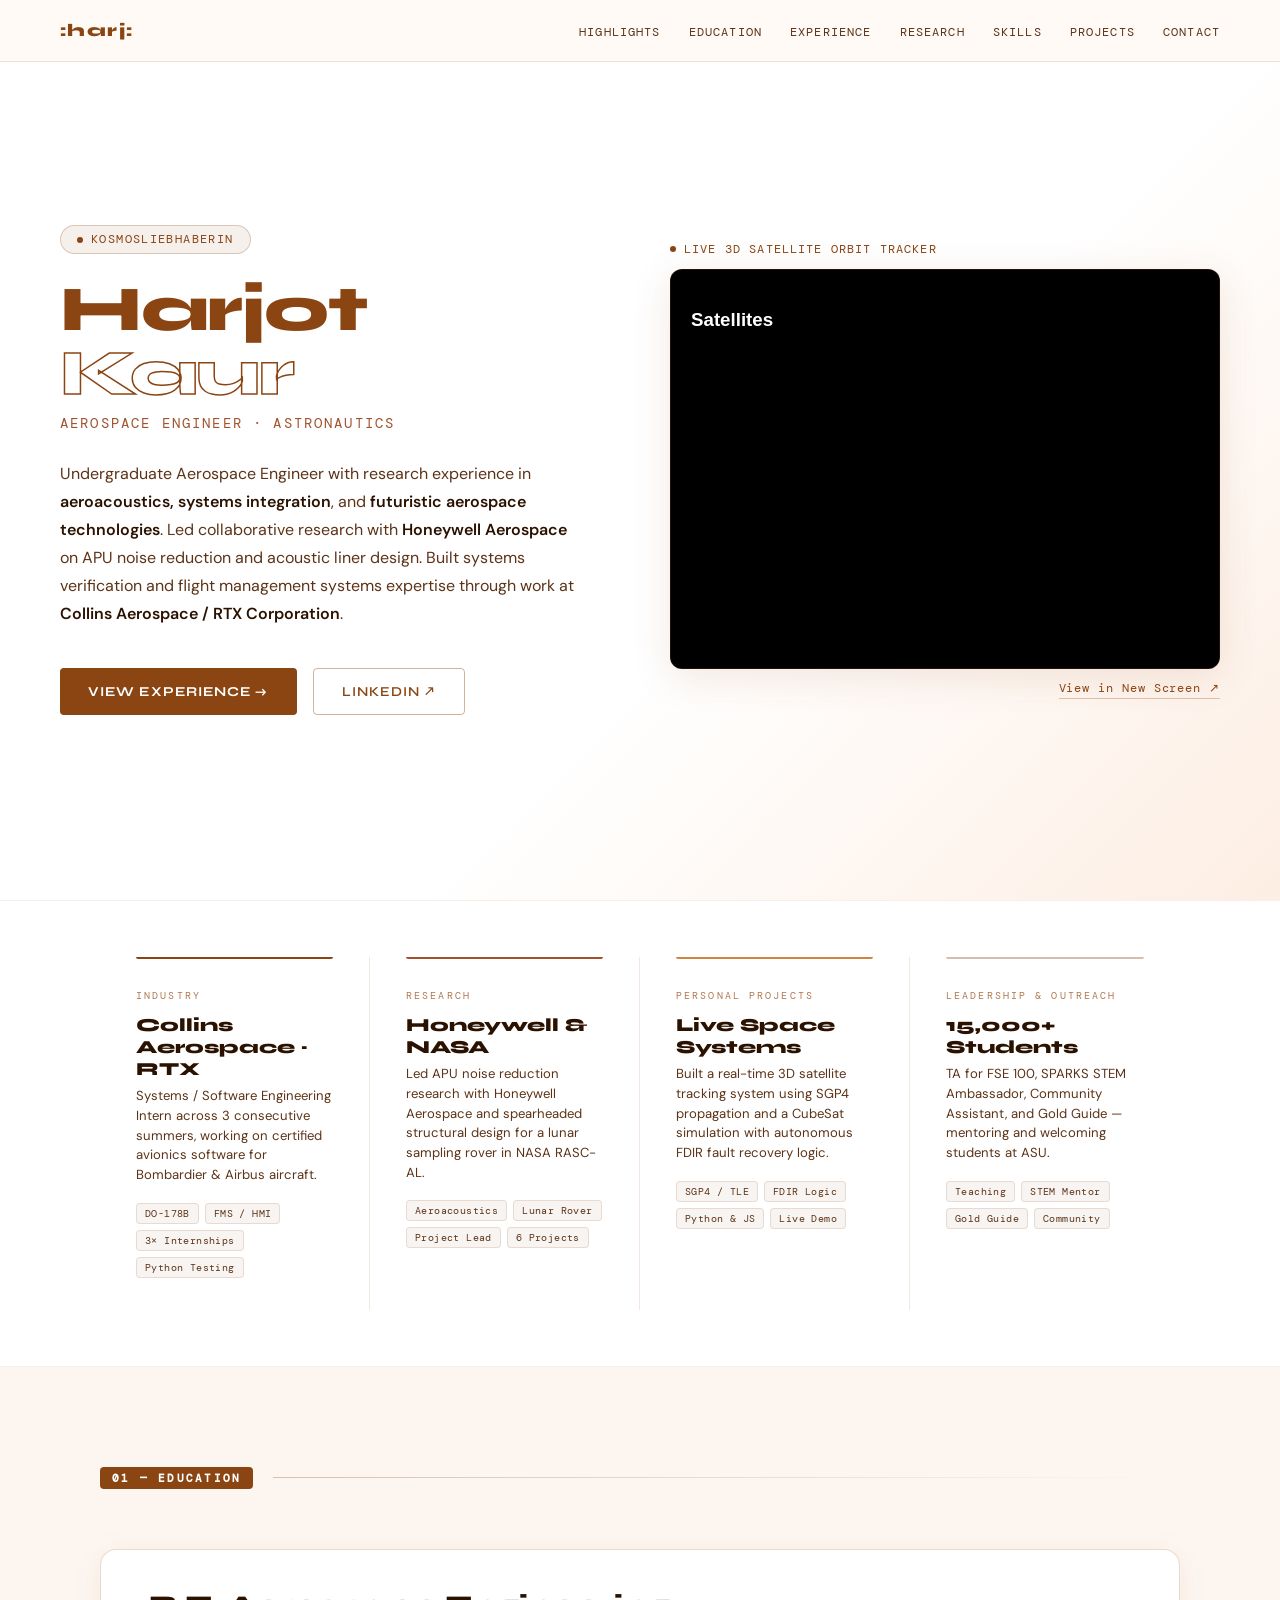
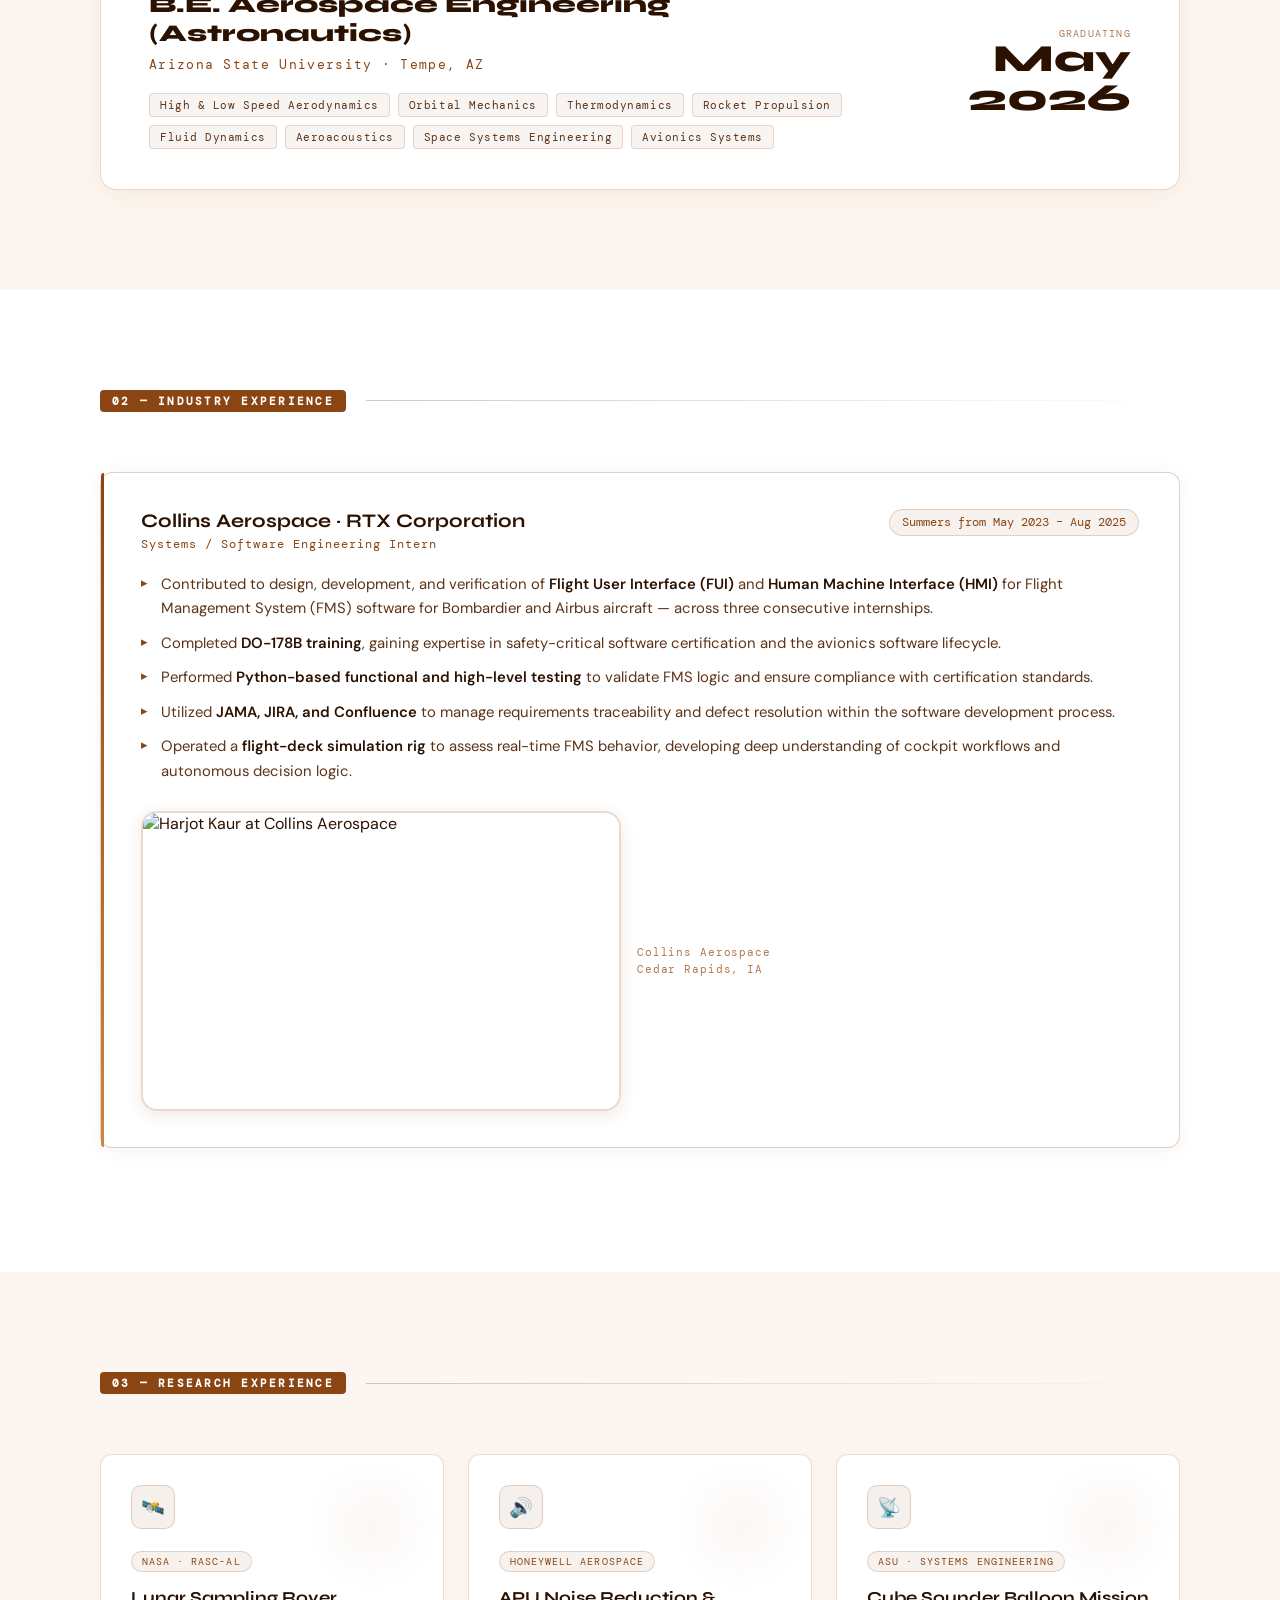
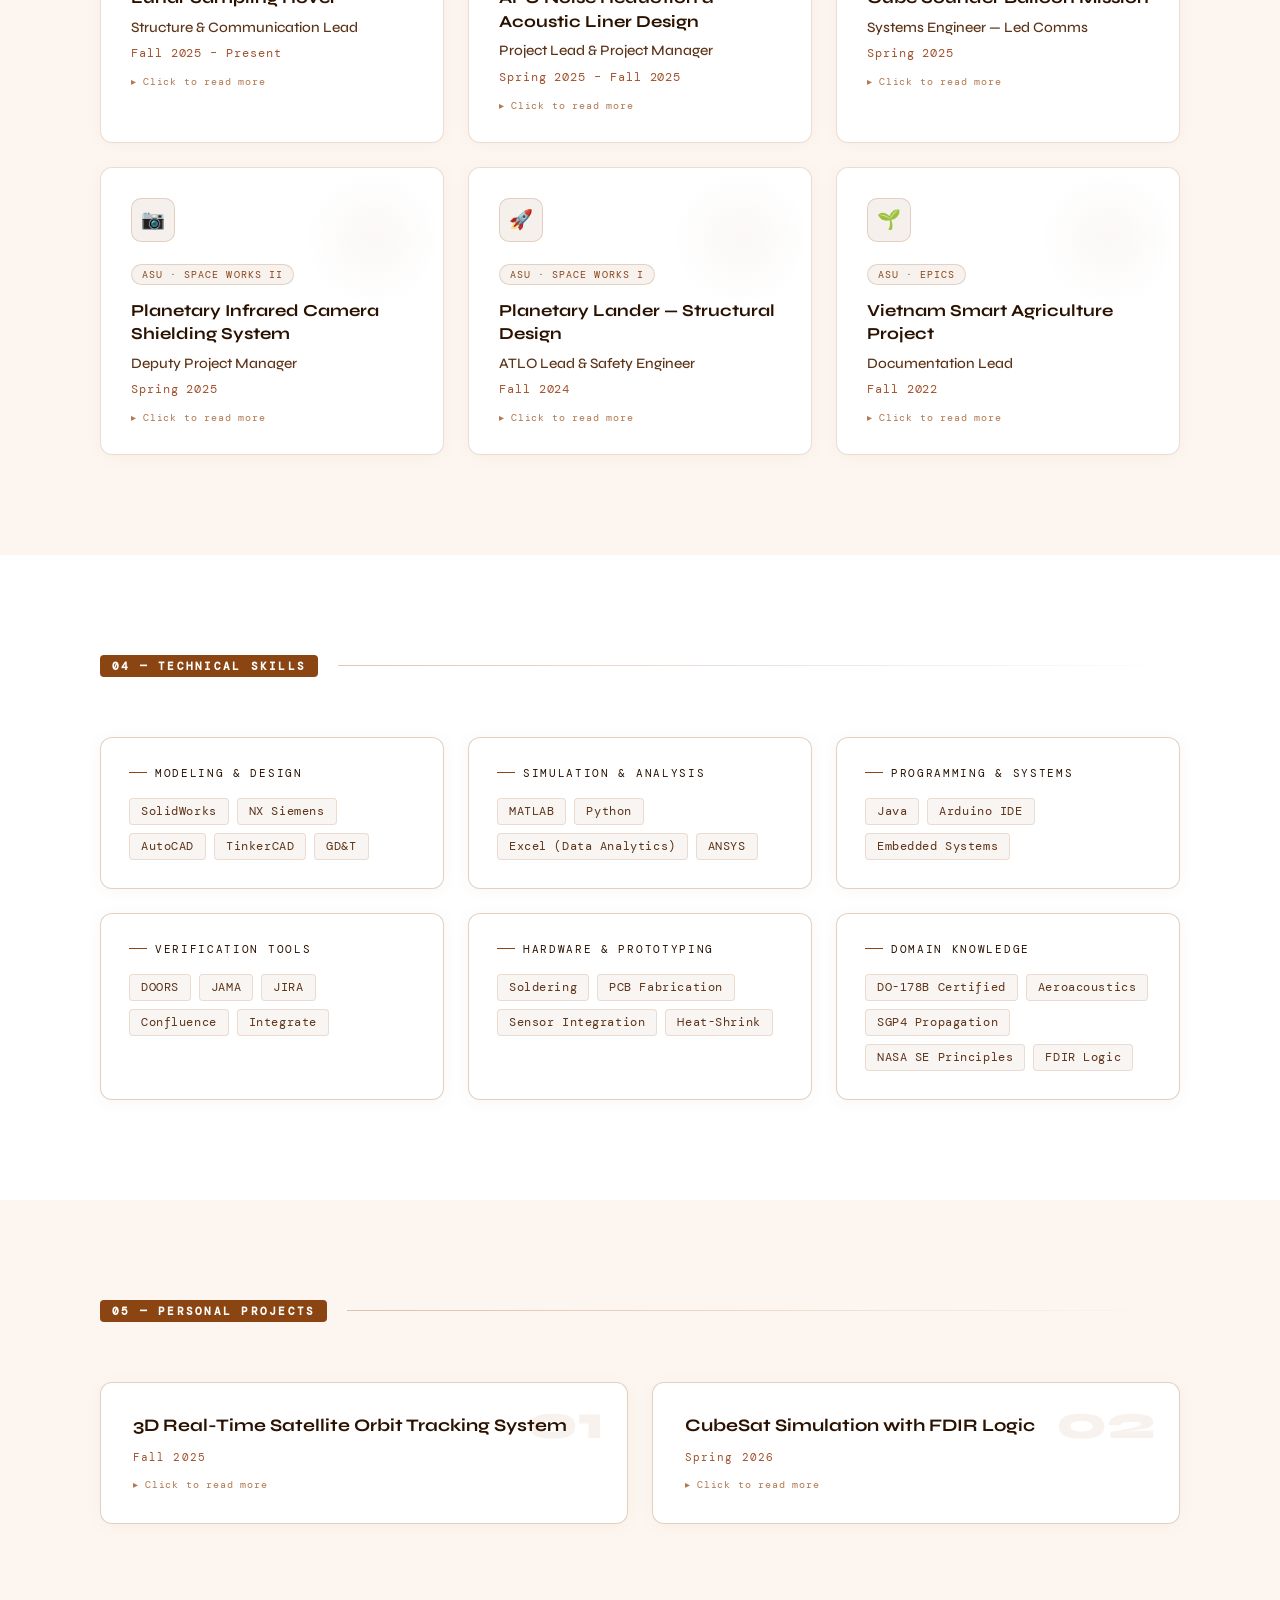
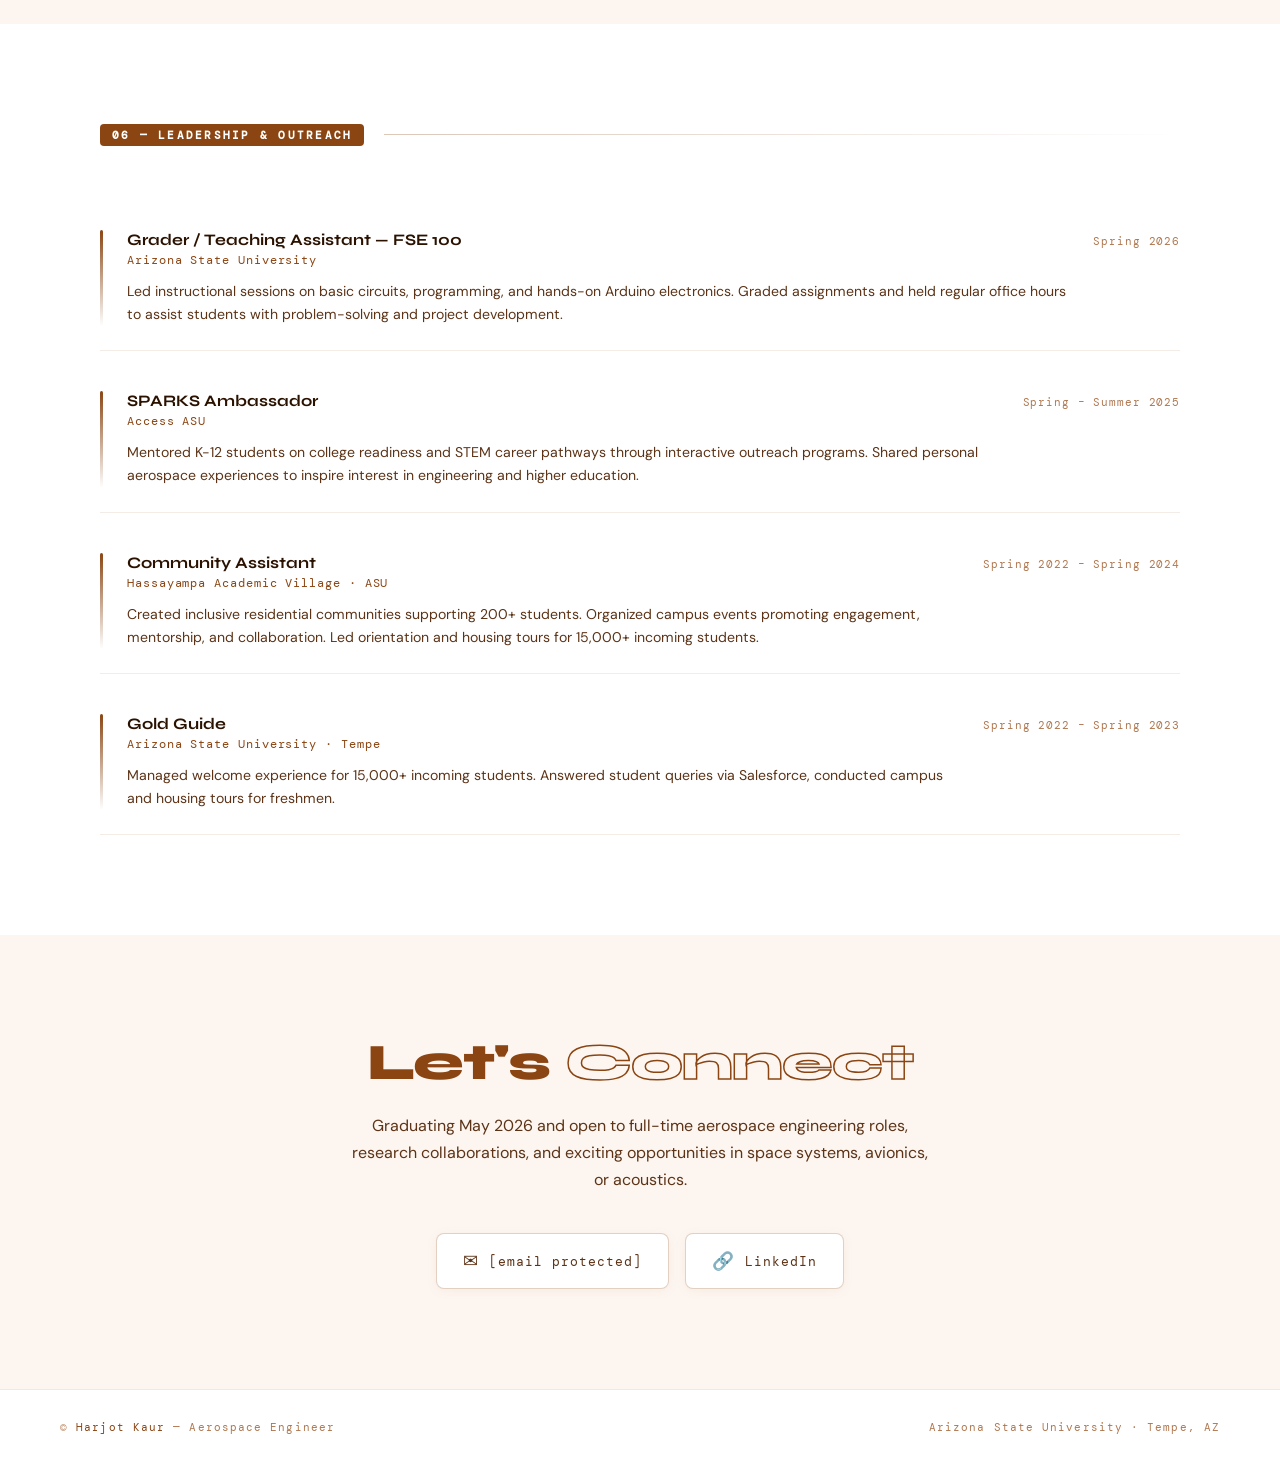
==== commit 1b2d3f35: "Update index.html" ====
--- a/index.html
+++ b/index.html
@@ -89,8 +89,11 @@
     canvas#stars {
       position: fixed;
       inset: 0;
+      width: 100%;
+      height: 100%;
       z-index: 0;
       opacity: 1;
+      pointer-events: none;
     }
 
 
@@ -159,10 +162,13 @@
     }
 
 
-    /* all sections sit above the canvas */
+    /* all sections sit above the canvas — must be block-level full width */
     section {
       position: relative;
       z-index: 1;
+      display: block;
+      width: 100%;
+      clear: both;
     }
 
 
@@ -585,6 +591,8 @@
     ============================================================ */
     #education {
       background: var(--bg2);
+      display: block;
+      width: 100%;
     }
 
     .edu-card {
@@ -661,6 +669,8 @@
     ============================================================ */
     #experience {
       background: var(--bg);
+      display: block;
+      width: 100%;
     }
 
     .exp-card {
@@ -794,6 +804,8 @@
     ============================================================ */
     #research {
       background: var(--bg2);
+      display: block;
+      width: 100%;
     }
 
     .research-grid {
@@ -953,6 +965,8 @@
     ============================================================ */
     #skills {
       background: var(--bg);
+      display: block;
+      width: 100%;
     }
 
     .skills-layout {
@@ -1021,6 +1035,8 @@
     ============================================================ */
     #projects {
       background: var(--bg2);
+      display: block;
+      width: 100%;
     }
 
     .projects-grid {
@@ -1130,59 +1146,16 @@
       margin-top: 14px;
     }
 
-    /* ── Live tracker CTA inside expanded project card ── */
-    .project-live-link {
-      display: inline-flex;
-      align-items: center;
-      gap: 8px;
-      margin-top: 20px;
-      padding: 10px 18px;
-      background: rgba(139, 69, 19, 0.06);
-      border: 1px solid rgba(139, 69, 19, 0.25);
-      border-radius: 6px;
-      font-family: 'DM Mono', monospace;
-      font-size: 0.68rem;
-      letter-spacing: 0.1em;
-      text-transform: uppercase;
-      color: var(--accent);
-      text-decoration: none;
-      transition: all 0.22s ease;
-      cursor: pointer;
-    }
-
-    .project-live-link:hover {
-      background: var(--accent);
-      border-color: var(--accent);
-      color: #ffffff;
-      transform: translateY(-1px);
-      box-shadow: 0 6px 20px rgba(139, 69, 19, 0.22);
-    }
-
-    /* pulsing dot inside the live link */
-    .project-live-link .live-dot {
-      width: 6px;
-      height: 6px;
-      background: currentColor;
-      border-radius: 50%;
-      flex-shrink: 0;
-      animation: pulse 2s infinite;
-    }
-
-    /* divider line above the live link */
-    .project-live-divider {
-      width: 100%;
-      height: 1px;
-      background: rgba(139, 69, 19, 0.12);
-      margin-top: 18px;
-    }
-
-
 
     /* ============================================================
        LEADERSHIP SECTION
     ============================================================ */
     #leadership {
       background: var(--bg);
+      display: block;
+      width: 100%;
+      clear: both;
+      overflow: hidden;
     }
 
     .leadership-list {
@@ -1249,6 +1222,12 @@
     #contact {
       background: var(--bg2);
       text-align: center;
+      position: relative;
+      z-index: 1;
+      display: block;
+      width: 100%;
+      clear: both;
+      float: none;
     }
 
     .contact-inner {
@@ -1371,6 +1350,12 @@
     /* ============================================================
        MOBILE RESPONSIVE
     ============================================================ */
+    /* Force all grid sections to single column below 900px */
+    @media (max-width: 900px) {
+      .projects-grid    { grid-template-columns: 1fr; }
+      .highlights-inner { grid-template-columns: repeat(2, 1fr); }
+    }
+
     @media (max-width: 768px) {
       nav               { padding: 16px 24px; }
       .nav-links        { display: none; }
@@ -1384,6 +1369,8 @@
       .highlights-inner { grid-template-columns: 1fr; padding: 32px 24px; }
       .highlight-card   { border-right: none; border-bottom: 1px solid rgba(139, 69, 19, 0.12); }
       .highlight-card:last-child { border-bottom: none; }
+      .contact-inner    { padding: 60px 24px; }
+      .exp-photo        { width: 100%; height: 200px; }
     }
 
   </style>
@@ -1480,18 +1467,19 @@
   <section id="highlights">
     <div class="highlights-inner">
 
-      <div class="section-header reveal">
-        <span class="section-tag">01 — Highlights</span>
-        <div class="section-line"></div>
-      </div>
-      
       <!-- Card 1: Collins Aerospace -->
       <div class="highlight-card reveal">
         <div class="hl-label">Industry</div>
-        <div class="hl-title">3x Intern at Collins Aerospace · RTX Corporation</div>
+        <div class="hl-title">Collins Aerospace · RTX</div>
+        <div class="hl-sub">
+          Systems / Software Engineering Intern across 3 consecutive
+          summers, working on certified avionics software for
+          Bombardier &amp; Airbus aircraft.
+        </div>
         <div class="hl-tags">
           <span class="hl-tag">DO-178B</span>
           <span class="hl-tag">FMS / HMI</span>
+          <span class="hl-tag">3× Internships</span>
           <span class="hl-tag">Python Testing</span>
         </div>
       </div>
@@ -1499,11 +1487,17 @@
       <!-- Card 2: Honeywell + NASA -->
       <div class="highlight-card reveal">
         <div class="hl-label">Research</div>
-        <div class="hl-title">Honeywell Aerospace</div>
+        <div class="hl-title">Honeywell &amp; NASA</div>
+        <div class="hl-sub">
+          Led APU noise reduction research with Honeywell Aerospace
+          and spearheaded structural design for a lunar sampling
+          rover in NASA RASC-AL.
+        </div>
         <div class="hl-tags">
           <span class="hl-tag">Aeroacoustics</span>
-          <span class="hl-tag">APU Noise Reduction</span>
+          <span class="hl-tag">Lunar Rover</span>
           <span class="hl-tag">Project Lead</span>
+          <span class="hl-tag">6 Projects</span>
         </div>
       </div>
 
@@ -1511,11 +1505,33 @@
       <div class="highlight-card reveal">
         <div class="hl-label">Personal Projects</div>
         <div class="hl-title">Live Space Systems</div>
+        <div class="hl-sub">
+          Built a real-time 3D satellite tracking system using
+          SGP4 propagation and a CubeSat simulation with
+          autonomous FDIR fault recovery logic.
+        </div>
         <div class="hl-tags">
           <span class="hl-tag">SGP4 / TLE</span>
           <span class="hl-tag">FDIR Logic</span>
           <span class="hl-tag">Python &amp; JS</span>
-          <span class="hl-tag">Live Tracker</span>
+          <span class="hl-tag">Live Demo</span>
+        </div>
+      </div>
+
+      <!-- Card 4: Leadership -->
+      <div class="highlight-card reveal">
+        <div class="hl-label">Leadership &amp; Outreach</div>
+        <div class="hl-title">15,000+ Students</div>
+        <div class="hl-sub">
+          TA for FSE 100, SPARKS STEM Ambassador, Community
+          Assistant, and Gold Guide — mentoring and welcoming
+          students at ASU.
+        </div>
+        <div class="hl-tags">
+          <span class="hl-tag">Teaching</span>
+          <span class="hl-tag">STEM Mentor</span>
+          <span class="hl-tag">Gold Guide</span>
+          <span class="hl-tag">Community</span>
         </div>
       </div>
 
@@ -1530,7 +1546,7 @@
     <div class="section-inner">
 
       <div class="section-header reveal">
-        <span class="section-tag">02 — Education</span>
+        <span class="section-tag">01 — Education</span>
         <div class="section-line"></div>
       </div>
 
@@ -1566,7 +1582,7 @@
     <div class="section-inner">
 
       <div class="section-header reveal">
-        <span class="section-tag">03 — Industry Experience</span>
+        <span class="section-tag">02 — Industry Experience</span>
         <div class="section-line"></div>
       </div>
 
@@ -1628,7 +1644,7 @@
     <div class="section-inner">
 
       <div class="section-header reveal">
-        <span class="section-tag">04 — Research Experience</span>
+        <span class="section-tag">03 — Research Experience</span>
         <div class="section-line"></div>
       </div>
 
@@ -1761,7 +1777,7 @@
     <div class="section-inner">
 
       <div class="section-header reveal">
-        <span class="section-tag">05 — Technical Skills</span>
+        <span class="section-tag">04 — Technical Skills</span>
         <div class="section-line"></div>
       </div>
 
@@ -1839,10 +1855,12 @@
   ============================================================ -->
   <section id="projects">
     <div class="section-inner">
+
       <div class="section-header reveal">
         <span class="section-tag">05 — Personal Projects</span>
         <div class="section-line"></div>
       </div>
+
       <div class="projects-grid">
 
         <!-- Project 01: Satellite Tracker -->
@@ -1857,21 +1875,10 @@
             Originally built with a FastAPI Python backend; refactored for the web using
             satellite.js so it runs entirely in the browser. Generates telemetry-style
             outputs including latitude, longitude, altitude, and velocity for real-time
-            orbital state estimation.
-
-            <div class="project-live-divider"></div>
-            <a
-              class="project-live-link"
-              href="#hero"
-              onclick="event.stopPropagation(); smoothScrollToTracker();"
-              title="Jump to the live tracker embedded at the top of this page"
-            >
-              <span class="live-dot"></span>
-              View Live Tracker ↑
-            </a>
+            orbital state estimation. The live demo is embedded at the top of this page —
+            use the "View in New Screen" link to open the full interactive experience.
           </div>
         </div>
-
 
         <!-- Project 02: CubeSat FDIR -->
         <div class="project-card reveal" onclick="toggleProject(this)">
@@ -1902,7 +1909,7 @@
     <div class="section-inner">
 
       <div class="section-header reveal">
-        <span class="section-tag">07 — Leadership &amp; Outreach</span>
+        <span class="section-tag">06 — Leadership &amp; Outreach</span>
         <div class="section-line"></div>
       </div>
 
@@ -1987,8 +1994,8 @@
         </p>
 
         <div class="contact-links">
-          <a href="mailto:kaur.harjot.1621@gmail.com" class="contact-link">
-            <span class="icon">✉</span> hkaur33@asu.edu
+          <a href="/cdn-cgi/l/email-protection#adc6ccd8df83c5ccdfc7c2d9839c9b9f9cedcac0ccc4c183cec2c0" class="contact-link">
+            <span class="icon">✉</span> <span class="__cf_email__" data-cfemail="8be3e0eafef9b8b8cbeaf8fea5eeeffe">[email&#160;protected]</span>
           </a>
           <a href="https://www.linkedin.com/in/harjottkaurr/" target="_blank" class="contact-link">
             <span class="icon">🔗</span> LinkedIn
@@ -2091,29 +2098,188 @@
     resize();
     window.addEventListener('resize', resize);
 
-    /* create 180 random stars */
-    for (let i = 0; i < 180; i++) {
-      stars.push({
-        x:     Math.random() * 2000,
-        y:     Math.random() * 1200,
-        r:     Math.random() * 1.2 + 0.2,
-        a:     Math.random(),
-        speed: Math.random() * 0.3 + 0.05
-      });
+    /* ─────────────────────────────────────────────
+       STAR SYSTEM — three layers for depth:
+         Layer 0 (tiny)   — 220 distant dust stars
+         Layer 1 (medium) — 80  mid-field stars
+         Layer 2 (large)  — 25  bright foreground stars
+                             8  special "sparkle" stars
+       Each star has: position, radius, phase, speed,
+       layer, and a parallax multiplier.
+    ───────────────────────────────────────────── */
+
+    /* Brown/warm palette — stays on-brand */
+    const STAR_COLORS = [
+      '139, 69, 19',   /* saddle brown  */
+      '160, 82, 45',   /* sienna        */
+      '205, 133, 63',  /* tan / warm    */
+      '180, 110, 60',  /* mid brown     */
+      '210, 160, 100', /* light warm    */
+    ];
+
+    /* Seed the three layers */
+    function seedStars() {
+      stars = [];
+
+      /* Layer 0 — tiny distant stars */
+      for (let i = 0; i < 220; i++) {
+        stars.push({
+          x:          Math.random(),   /* 0–1 normalized */
+          y:          Math.random(),
+          r:          Math.random() * 0.8 + 0.3,
+          phase:      Math.random() * Math.PI * 2,
+          speed:      Math.random() * 0.4 + 0.15,
+          layer:      0,
+          parallax:   0.02,
+          color:      STAR_COLORS[Math.floor(Math.random() * STAR_COLORS.length)],
+          maxOpacity: Math.random() * 0.22 + 0.08,
+        });
+      }
+
+      /* Layer 1 — medium stars */
+      for (let i = 0; i < 80; i++) {
+        stars.push({
+          x:          Math.random(),
+          y:          Math.random(),
+          r:          Math.random() * 1.2 + 0.8,
+          phase:      Math.random() * Math.PI * 2,
+          speed:      Math.random() * 0.3 + 0.1,
+          layer:      1,
+          parallax:   0.06,
+          color:      STAR_COLORS[Math.floor(Math.random() * STAR_COLORS.length)],
+          maxOpacity: Math.random() * 0.35 + 0.15,
+        });
+      }
+
+      /* Layer 2 — bright foreground stars with glow */
+      for (let i = 0; i < 25; i++) {
+        stars.push({
+          x:          Math.random(),
+          y:          Math.random(),
+          r:          Math.random() * 2.0 + 1.5,
+          phase:      Math.random() * Math.PI * 2,
+          speed:      Math.random() * 0.25 + 0.08,
+          layer:      2,
+          parallax:   0.12,
+          color:      STAR_COLORS[Math.floor(Math.random() * STAR_COLORS.length)],
+          maxOpacity: Math.random() * 0.5 + 0.3,
+          glow:       true,
+        });
+      }
+
+      /* Special sparkle stars — cross/starburst shape */
+      for (let i = 0; i < 8; i++) {
+        stars.push({
+          x:          Math.random(),
+          y:          Math.random(),
+          r:          Math.random() * 1.5 + 2.0,
+          phase:      Math.random() * Math.PI * 2,
+          speed:      Math.random() * 0.2 + 0.06,
+          layer:      2,
+          parallax:   0.12,
+          color:      '205, 133, 63',  /* always tan — brightest */
+          maxOpacity: Math.random() * 0.4 + 0.45,
+          glow:       true,
+          sparkle:    true,
+        });
+      }
+    }
+
+    seedStars();
+
+    /* How far the page has scrolled — updated on scroll */
+    let scrollY = 0;
+    window.addEventListener('scroll', () => { scrollY = window.scrollY; }, { passive: true });
+
+    /* Draw a 4-point starburst / cross for sparkle stars */
+    function drawSparkle(cx, cy, r, opacity, color) {
+      const arms = 4;
+      ctx.save();
+      ctx.globalAlpha = opacity;
+      for (let i = 0; i < arms; i++) {
+        const angle = (i / arms) * Math.PI;
+        const len   = r * 4.5;
+        const grad  = ctx.createLinearGradient(
+          cx - Math.cos(angle) * len, cy - Math.sin(angle) * len,
+          cx + Math.cos(angle) * len, cy + Math.sin(angle) * len
+        );
+        grad.addColorStop(0,   `rgba(${color}, 0)`);
+        grad.addColorStop(0.4, `rgba(${color}, ${opacity * 0.6})`);
+        grad.addColorStop(0.5, `rgba(${color}, ${opacity})`);
+        grad.addColorStop(0.6, `rgba(${color}, ${opacity * 0.6})`);
+        grad.addColorStop(1,   `rgba(${color}, 0)`);
+        ctx.strokeStyle = grad;
+        ctx.lineWidth   = r * 0.7;
+        ctx.lineCap     = 'round';
+        ctx.beginPath();
+        ctx.moveTo(cx - Math.cos(angle) * len, cy - Math.sin(angle) * len);
+        ctx.lineTo(cx + Math.cos(angle) * len, cy + Math.sin(angle) * len);
+        ctx.stroke();
+      }
+      ctx.restore();
+    }
+
+    /* Draw a glowing star with soft radial halo */
+    function drawGlow(cx, cy, r, opacity, color) {
+      const halo = ctx.createRadialGradient(cx, cy, 0, cx, cy, r * 5);
+      halo.addColorStop(0,   `rgba(${color}, ${opacity})`);
+      halo.addColorStop(0.3, `rgba(${color}, ${opacity * 0.5})`);
+      halo.addColorStop(1,   `rgba(${color}, 0)`);
+      ctx.beginPath();
+      ctx.arc(cx, cy, r * 5, 0, Math.PI * 2);
+      ctx.fillStyle = halo;
+      ctx.fill();
     }
 
     function drawStars() {
       ctx.clearRect(0, 0, W, H);
+
       stars.forEach(s => {
-        s.a += s.speed * 0.005;
-        const opacity = (Math.sin(s.a) + 1) / 2 * 0.18 + 0.03;
-        ctx.beginPath();
-        ctx.arc(s.x % W, s.y % H, s.r, 0, Math.PI * 2);
-        ctx.fillStyle = `rgba(139, 69, 19, ${opacity})`;
-        ctx.fill();
+        /* Advance the twinkle phase */
+        s.phase += s.speed * 0.006;
+
+        /* Smooth sine-wave opacity — natural twinkle */
+        const t       = (Math.sin(s.phase) + 1) / 2;   /* 0 → 1 */
+        const opacity = t * s.maxOpacity;
+
+        /* Parallax: deeper layers scroll less */
+        const parallaxOffset = scrollY * s.parallax;
+
+        /* Convert 0–1 normalized positions to pixels */
+        const px = s.x * W;
+        const py = ((s.y * (H + 600) + parallaxOffset) % (H + 600)) - 300;
+
+        if (opacity < 0.005) return; /* skip invisible stars */
+
+        if (s.sparkle) {
+          /* Starburst cross */
+          drawSparkle(px, py, s.r, opacity, s.color);
+          /* Also draw a small solid core */
+          ctx.beginPath();
+          ctx.arc(px, py, s.r * 0.6, 0, Math.PI * 2);
+          ctx.fillStyle = `rgba(${s.color}, ${opacity})`;
+          ctx.fill();
+
+        } else if (s.glow) {
+          /* Soft glowing halo + solid core */
+          drawGlow(px, py, s.r, opacity * 0.45, s.color);
+          ctx.beginPath();
+          ctx.arc(px, py, s.r, 0, Math.PI * 2);
+          ctx.fillStyle = `rgba(${s.color}, ${opacity})`;
+          ctx.fill();
+
+        } else {
+          /* Plain small star */
+          ctx.beginPath();
+          ctx.arc(px, py, s.r, 0, Math.PI * 2);
+          ctx.fillStyle = `rgba(${s.color}, ${opacity})`;
+          ctx.fill();
+        }
       });
+
       requestAnimationFrame(drawStars);
     }
+
     drawStars();
 
 
@@ -2148,4 +2314,3 @@
 
 </body>
 </html>
-
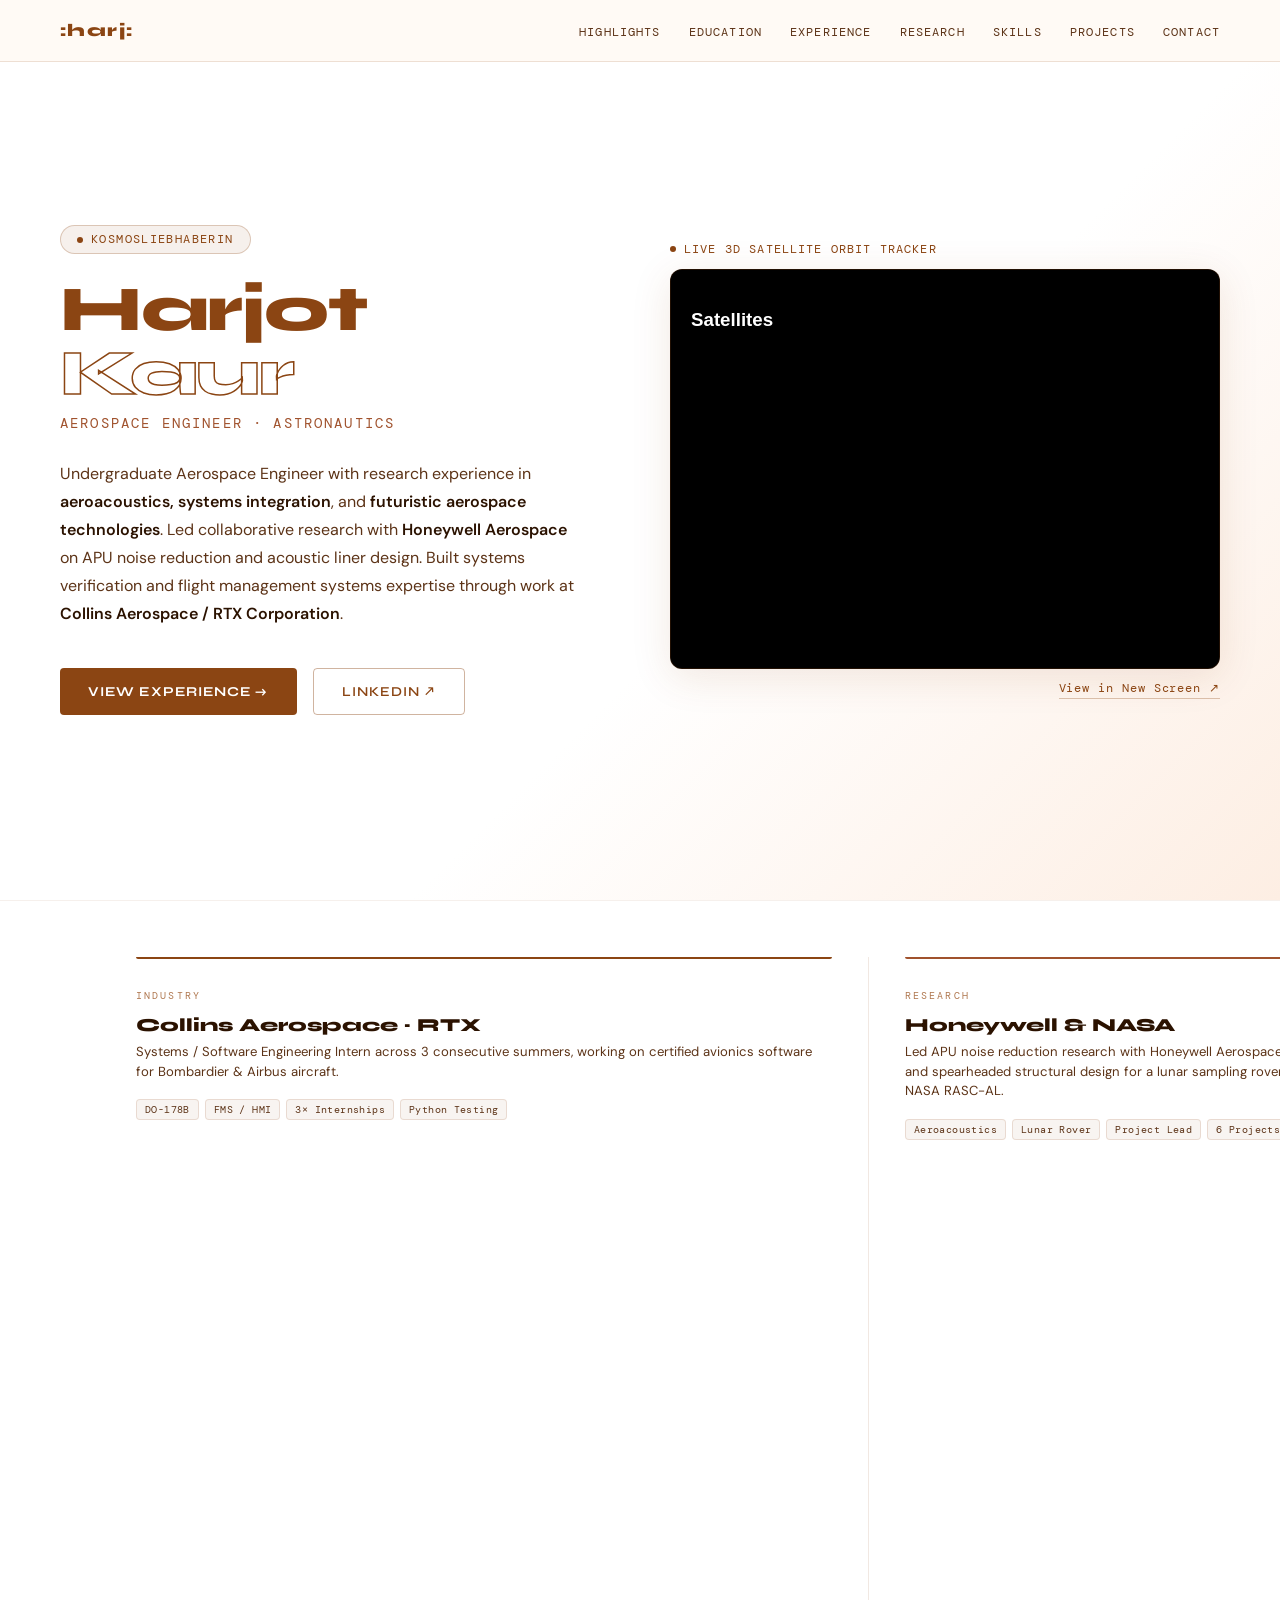
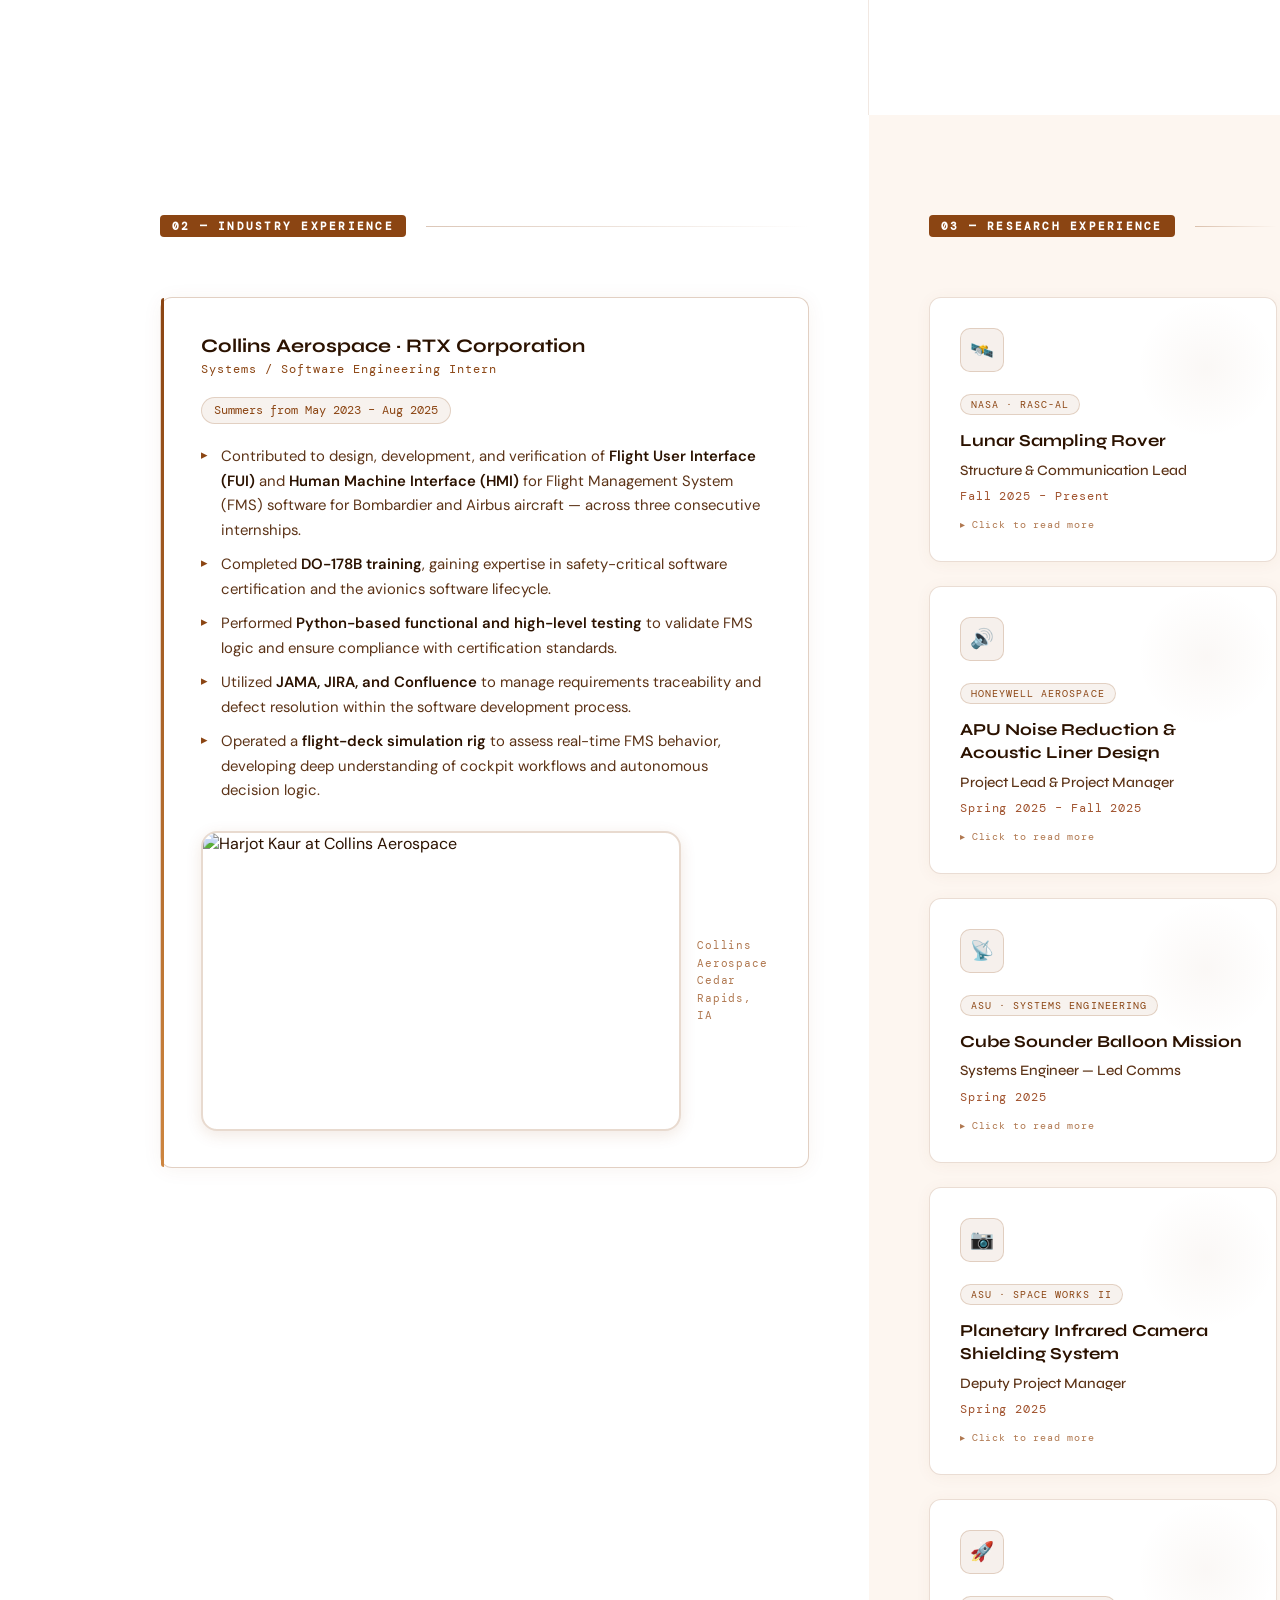
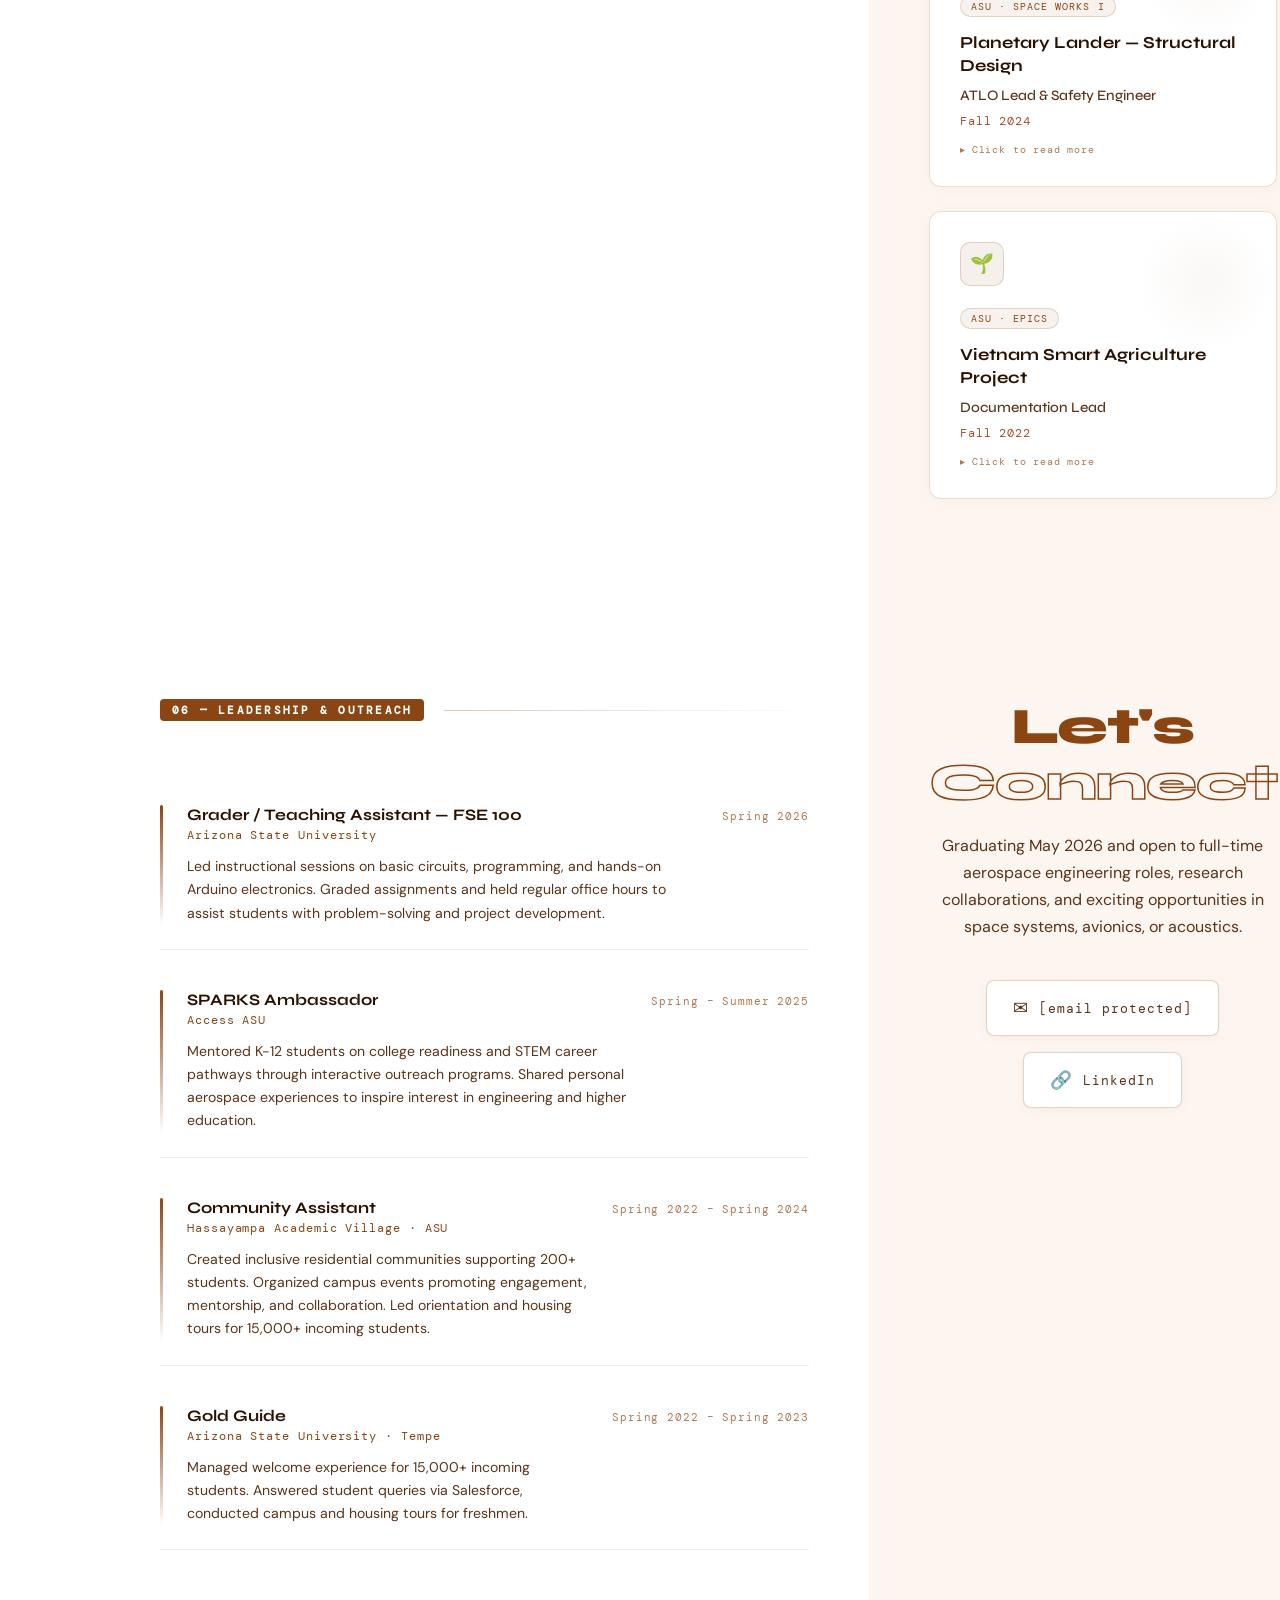
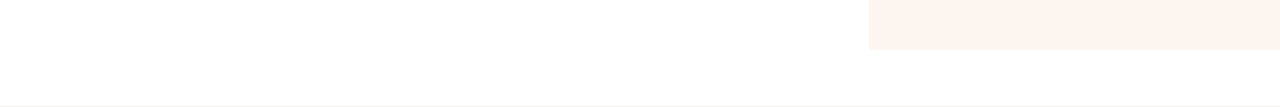
==== commit 19aeb7c1: "Update index.html" ====
--- a/index.html
+++ b/index.html
@@ -1146,6 +1146,49 @@
       margin-top: 14px;
     }
 
+    /* ── Live link inside expanded project card ── */
+    .project-live-divider {
+      width: 100%;
+      height: 1px;
+      background: rgba(139, 69, 19, 0.12);
+      margin-top: 18px;
+    }
+
+    .project-live-link {
+      display: inline-flex;
+      align-items: center;
+      gap: 8px;
+      margin-top: 14px;
+      padding: 9px 16px;
+      background: rgba(139, 69, 19, 0.06);
+      border: 1px solid rgba(139, 69, 19, 0.25);
+      border-radius: 6px;
+      font-family: 'DM Mono', monospace;
+      font-size: 0.68rem;
+      letter-spacing: 0.1em;
+      text-transform: uppercase;
+      color: var(--accent);
+      text-decoration: none;
+      transition: all 0.22s ease;
+    }
+
+    .project-live-link:hover {
+      background: var(--accent);
+      border-color: var(--accent);
+      color: #ffffff;
+      transform: translateY(-1px);
+      box-shadow: 0 6px 20px rgba(139, 69, 19, 0.2);
+    }
+
+    .project-live-link .live-dot {
+      width: 6px;
+      height: 6px;
+      background: currentColor;
+      border-radius: 50%;
+      flex-shrink: 0;
+      animation: pulse 2s infinite;
+    }
+
 
     /* ============================================================
        LEADERSHIP SECTION
@@ -1518,25 +1561,6 @@
         </div>
       </div>
 
-      <!-- Card 4: Leadership -->
-      <div class="highlight-card reveal">
-        <div class="hl-label">Leadership &amp; Outreach</div>
-        <div class="hl-title">15,000+ Students</div>
-        <div class="hl-sub">
-          TA for FSE 100, SPARKS STEM Ambassador, Community
-          Assistant, and Gold Guide — mentoring and welcoming
-          students at ASU.
-        </div>
-        <div class="hl-tags">
-          <span class="hl-tag">Teaching</span>
-          <span class="hl-tag">STEM Mentor</span>
-          <span class="hl-tag">Gold Guide</span>
-          <span class="hl-tag">Community</span>
-        </div>
-      </div>
-
-    </div>
-  </section>
 
 
   <!-- ============================================================
@@ -1875,8 +1899,16 @@
             Originally built with a FastAPI Python backend; refactored for the web using
             satellite.js so it runs entirely in the browser. Generates telemetry-style
             outputs including latitude, longitude, altitude, and velocity for real-time
-            orbital state estimation. The live demo is embedded at the top of this page —
-            use the "View in New Screen" link to open the full interactive experience.
+            orbital state estimation.
+            <div class="project-live-divider"></div>
+            <a
+              class="project-live-link"
+              href="#hero"
+              onclick="event.stopPropagation();"
+            >
+              <span class="live-dot"></span>
+              View Live Tracker ↑
+            </a>
           </div>
         </div>
 
@@ -1894,6 +1926,16 @@
             reducing reliance on manual ground intervention. Built in Python with a
             backend architecture for simulating spacecraft health monitoring, anomaly
             propagation, and automated recovery workflows.
+            <div class="project-live-divider"></div>
+            <a
+              class="project-live-link"
+              href="cubesat/index.html"
+              target="_blank"
+              onclick="event.stopPropagation();"
+            >
+              <span class="live-dot"></span>
+              View Mission Dashboard ↗
+            </a>
           </div>
         </div>
 
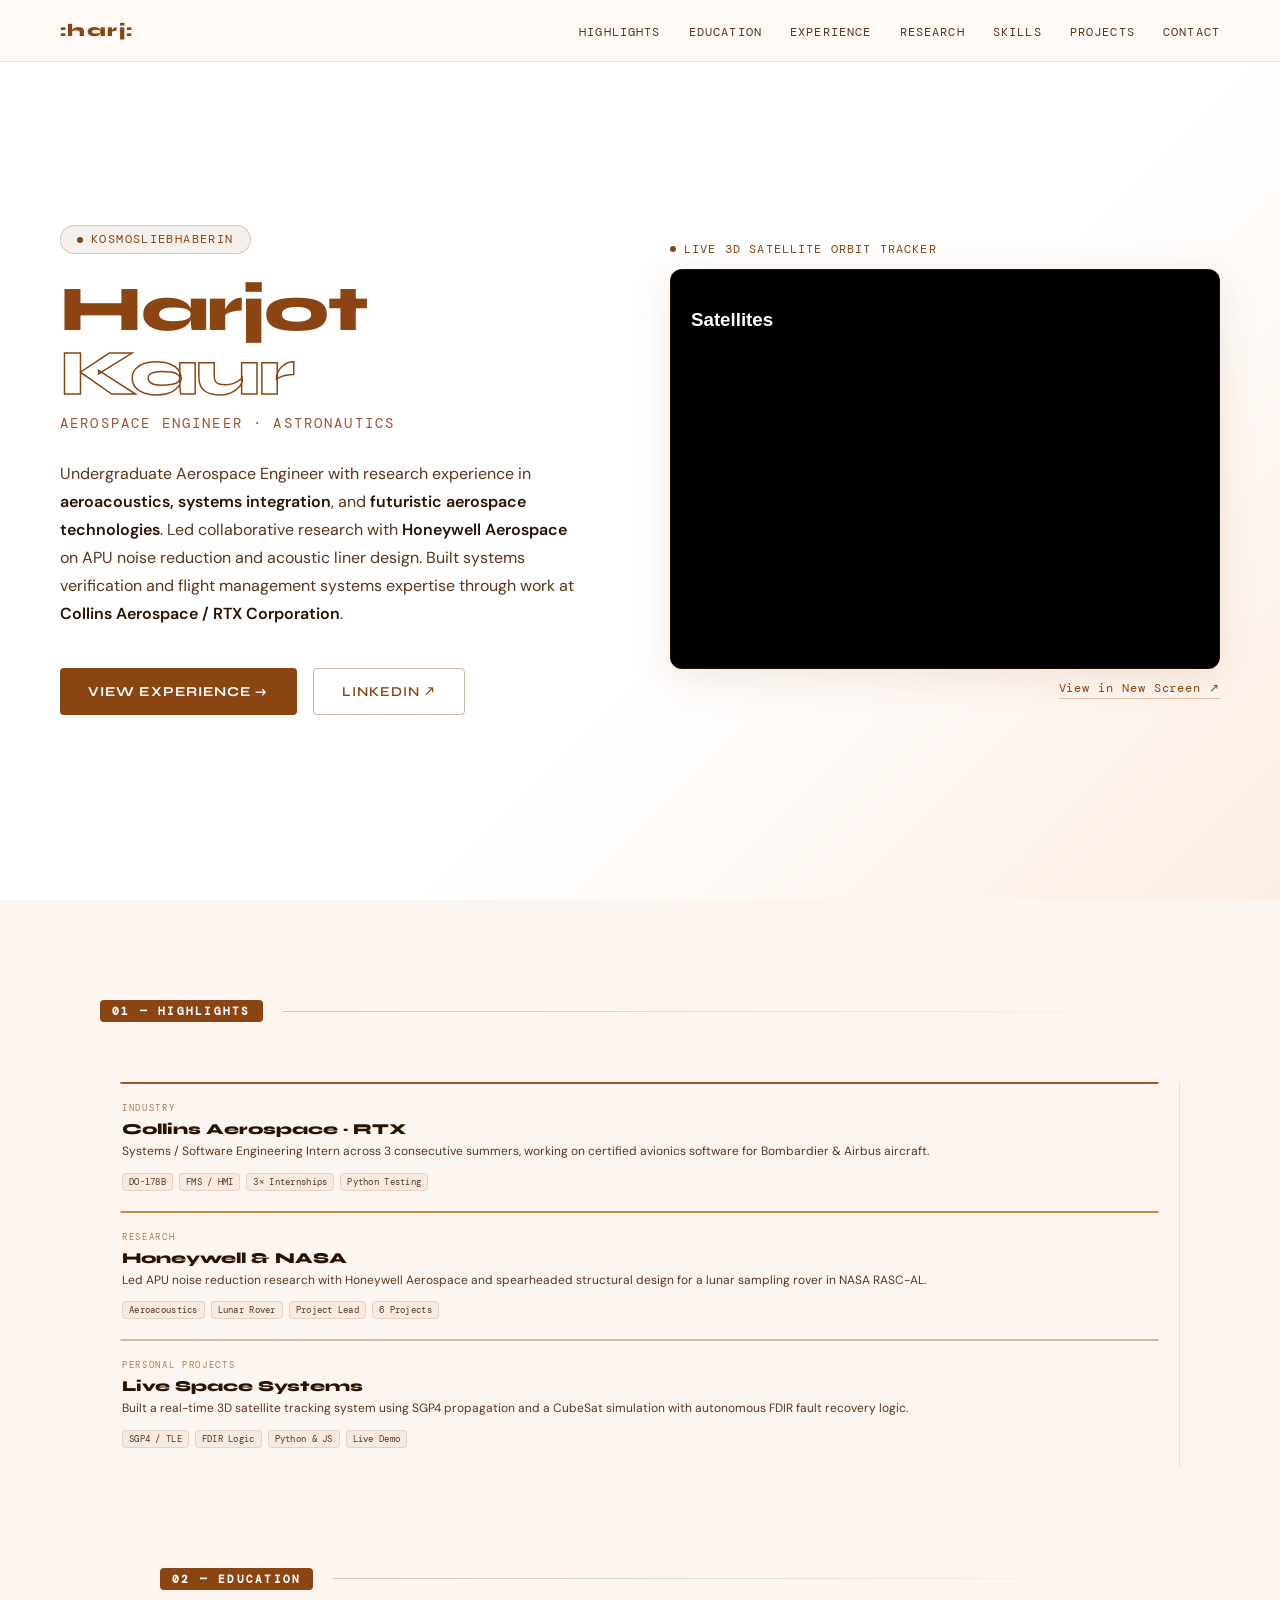
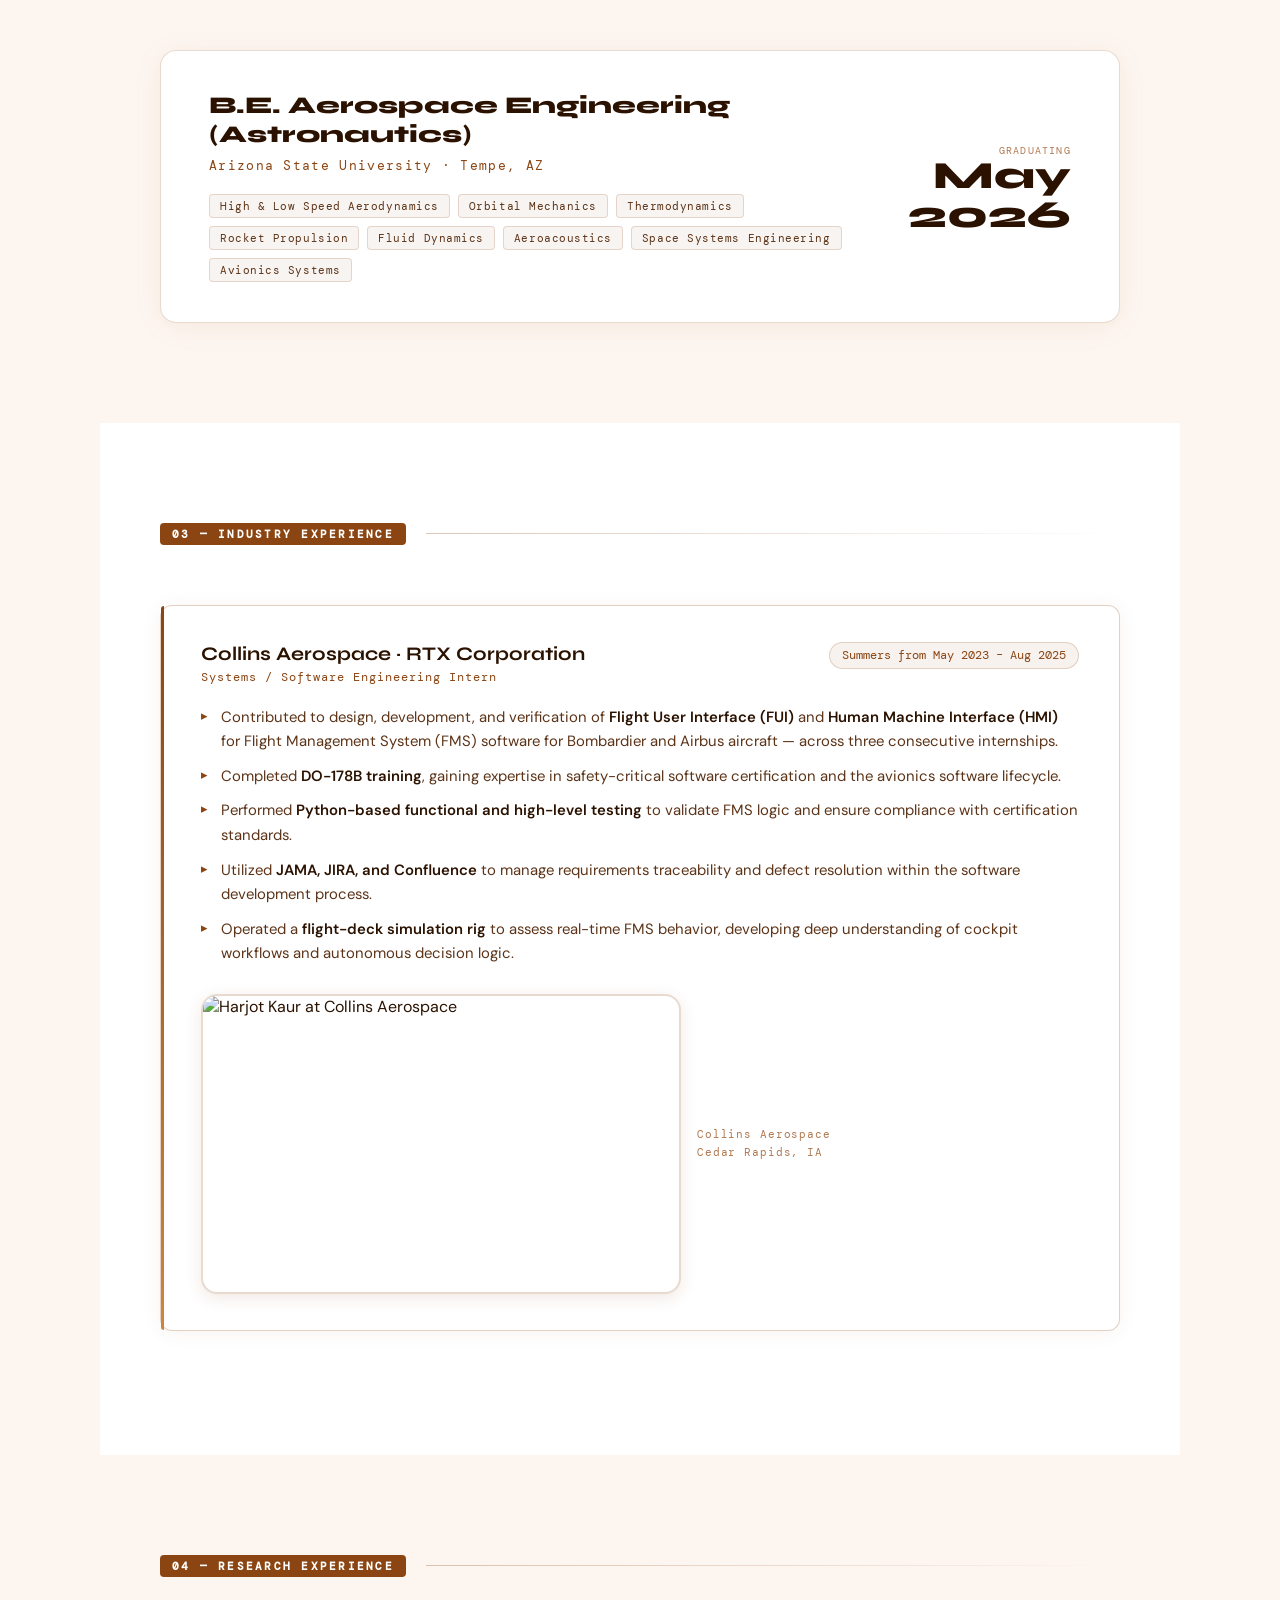
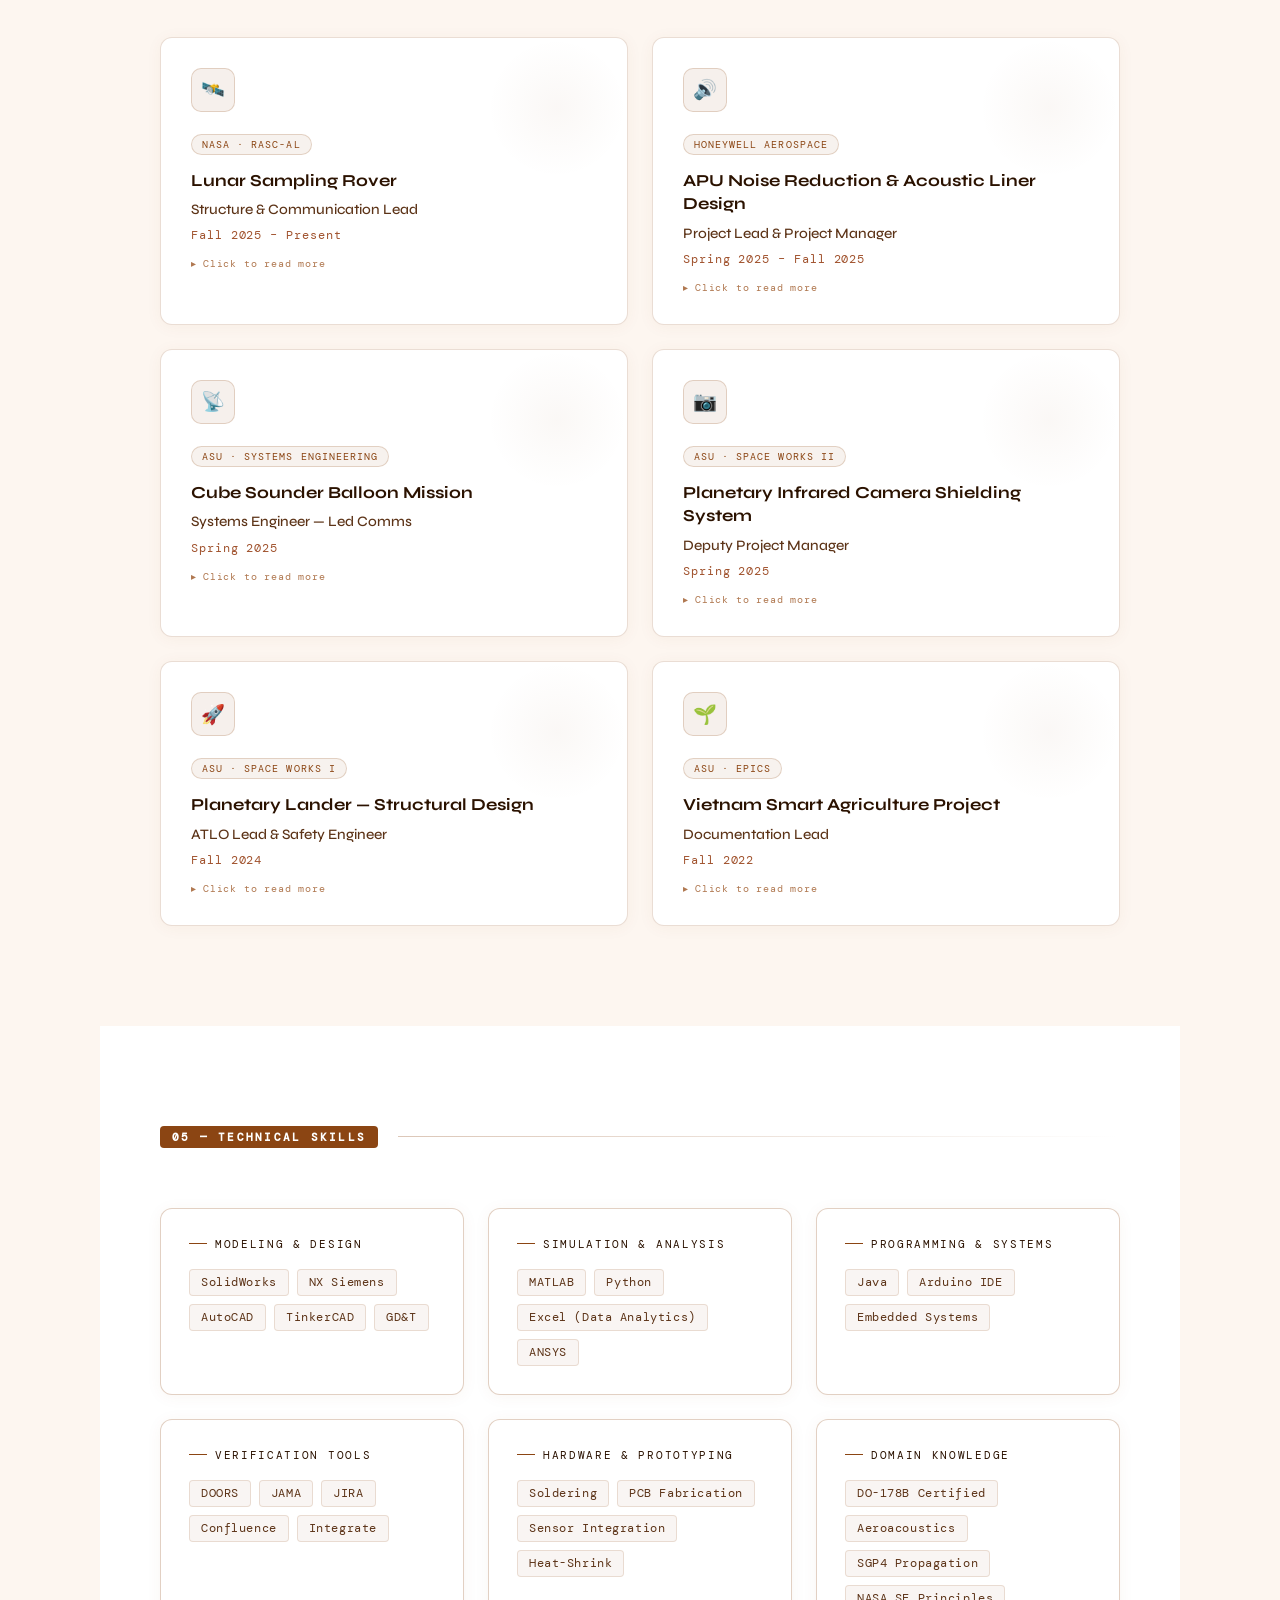
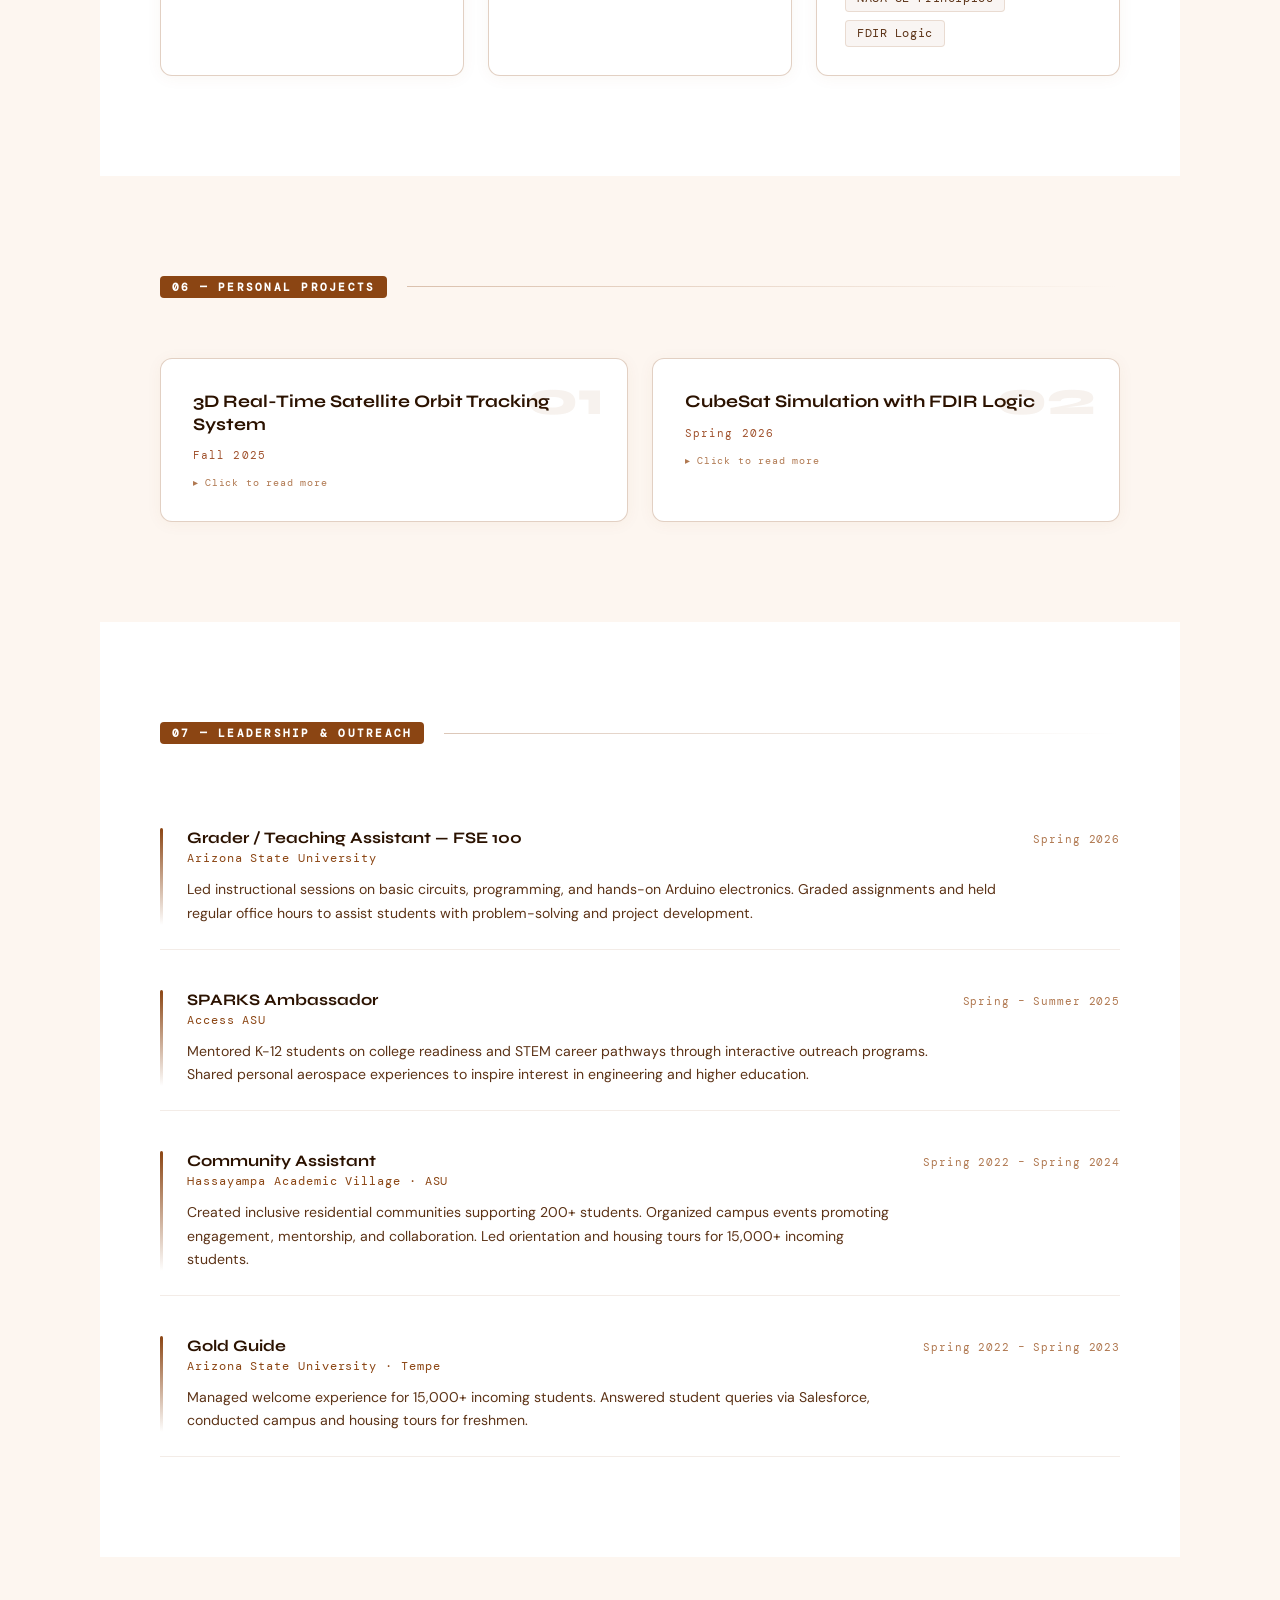
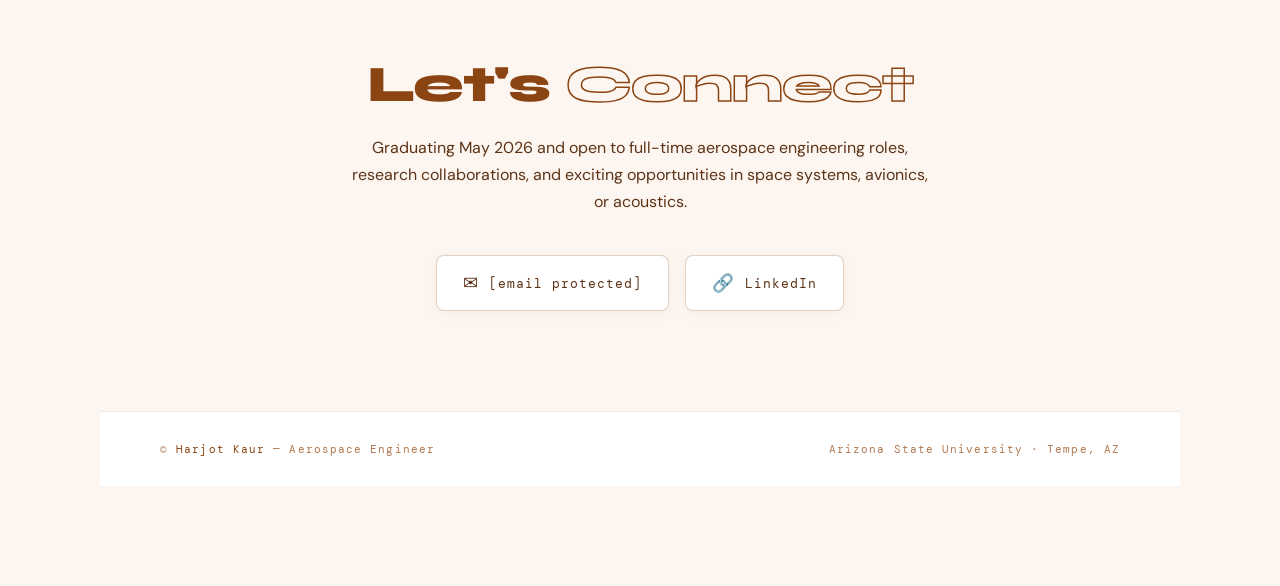
==== commit 87c0040b: "Update index.html" ====
--- a/index.html
+++ b/index.html
@@ -476,12 +476,14 @@
       border-bottom: 1px solid rgba(139, 69, 19, 0.08);
       position: relative;
       z-index: 1;
+      display: block;
+      width: 100%;
     }
 
     .highlights-inner {
-      max-width: 1200px;
+      max-width: 900px;
       margin: 0 auto;
-      padding: 56px 60px;
+      padding: 32px 60px;
       display: grid;
       grid-template-columns: repeat(4, 1fr);
       gap: 0;
@@ -489,7 +491,7 @@
 
     /* each card — divider lines between them via border-right */
     .highlight-card {
-      padding: 32px 36px;
+      padding: 20px 22px;
       border-right: 1px solid rgba(139, 69, 19, 0.12);
       position: relative;
       transition: background 0.25s ease;
@@ -508,8 +510,8 @@
       content: '';
       position: absolute;
       top: 0;
-      left: 36px;
-      right: 36px;
+      left: 20px;
+      right: 20px;
       height: 2px;
       border-radius: 0 0 2px 2px;
     }
@@ -522,29 +524,29 @@
     /* category label e.g. "Industry" */
     .hl-label {
       font-family: 'DM Mono', monospace;
-      font-size: 0.6rem;
+      font-size: 0.58rem;
       color: var(--text-dim);
-      letter-spacing: 0.22em;
+      letter-spacing: 0.18em;
       text-transform: uppercase;
-      margin-bottom: 12px;
+      margin-bottom: 6px;
     }
 
     /* main bold title */
     .hl-title {
       font-family: 'Syne', sans-serif;
       font-weight: 800;
-      font-size: 1.15rem;
+      font-size: 0.95rem;
       color: var(--text);
       line-height: 1.2;
-      margin-bottom: 6px;
+      margin-bottom: 5px;
     }
 
     /* subtitle */
     .hl-sub {
-      font-size: 0.82rem;
+      font-size: 0.75rem;
       color: var(--text-muted);
-      line-height: 1.5;
-      margin-bottom: 18px;
+      line-height: 1.45;
+      margin-bottom: 12px;
     }
 
     /* small keyword tags at the bottom */
@@ -556,13 +558,13 @@
 
     .hl-tag {
       font-family: 'DM Mono', monospace;
-      font-size: 0.62rem;
+      font-size: 0.58rem;
       color: var(--text-muted);
       background: rgba(139, 69, 19, 0.06);
       border: 1px solid rgba(139, 69, 19, 0.14);
       border-radius: 4px;
-      padding: 3px 8px;
-      letter-spacing: 0.04em;
+      padding: 2px 6px;
+      letter-spacing: 0.03em;
     }
 
     /* responsive: 2 columns on medium screens */
@@ -1507,8 +1509,13 @@
        Key partnerships and accomplishments at a glance.
        Sits between hero and education.
   ============================================================ -->
-  <section id="highlights">
-    <div class="highlights-inner">
+  <section id="education">
+    <div class="section-inner">
+
+      <div class="section-header reveal">
+        <span class="section-tag">01 — Highlights</span>
+        <div class="section-line"></div>
+      </div>
 
       <!-- Card 1: Collins Aerospace -->
       <div class="highlight-card reveal">
@@ -1570,7 +1577,7 @@
     <div class="section-inner">
 
       <div class="section-header reveal">
-        <span class="section-tag">01 — Education</span>
+        <span class="section-tag">02 — Education</span>
         <div class="section-line"></div>
       </div>
 
@@ -1606,7 +1613,7 @@
     <div class="section-inner">
 
       <div class="section-header reveal">
-        <span class="section-tag">02 — Industry Experience</span>
+        <span class="section-tag">03 — Industry Experience</span>
         <div class="section-line"></div>
       </div>
 
@@ -1668,7 +1675,7 @@
     <div class="section-inner">
 
       <div class="section-header reveal">
-        <span class="section-tag">03 — Research Experience</span>
+        <span class="section-tag">04 — Research Experience</span>
         <div class="section-line"></div>
       </div>
 
@@ -1801,7 +1808,7 @@
     <div class="section-inner">
 
       <div class="section-header reveal">
-        <span class="section-tag">04 — Technical Skills</span>
+        <span class="section-tag">05 — Technical Skills</span>
         <div class="section-line"></div>
       </div>
 
@@ -1881,7 +1888,7 @@
     <div class="section-inner">
 
       <div class="section-header reveal">
-        <span class="section-tag">05 — Personal Projects</span>
+        <span class="section-tag">06 — Personal Projects</span>
         <div class="section-line"></div>
       </div>
 
@@ -1951,7 +1958,7 @@
     <div class="section-inner">
 
       <div class="section-header reveal">
-        <span class="section-tag">06 — Leadership &amp; Outreach</span>
+        <span class="section-tag">07 — Leadership &amp; Outreach</span>
         <div class="section-line"></div>
       </div>
 
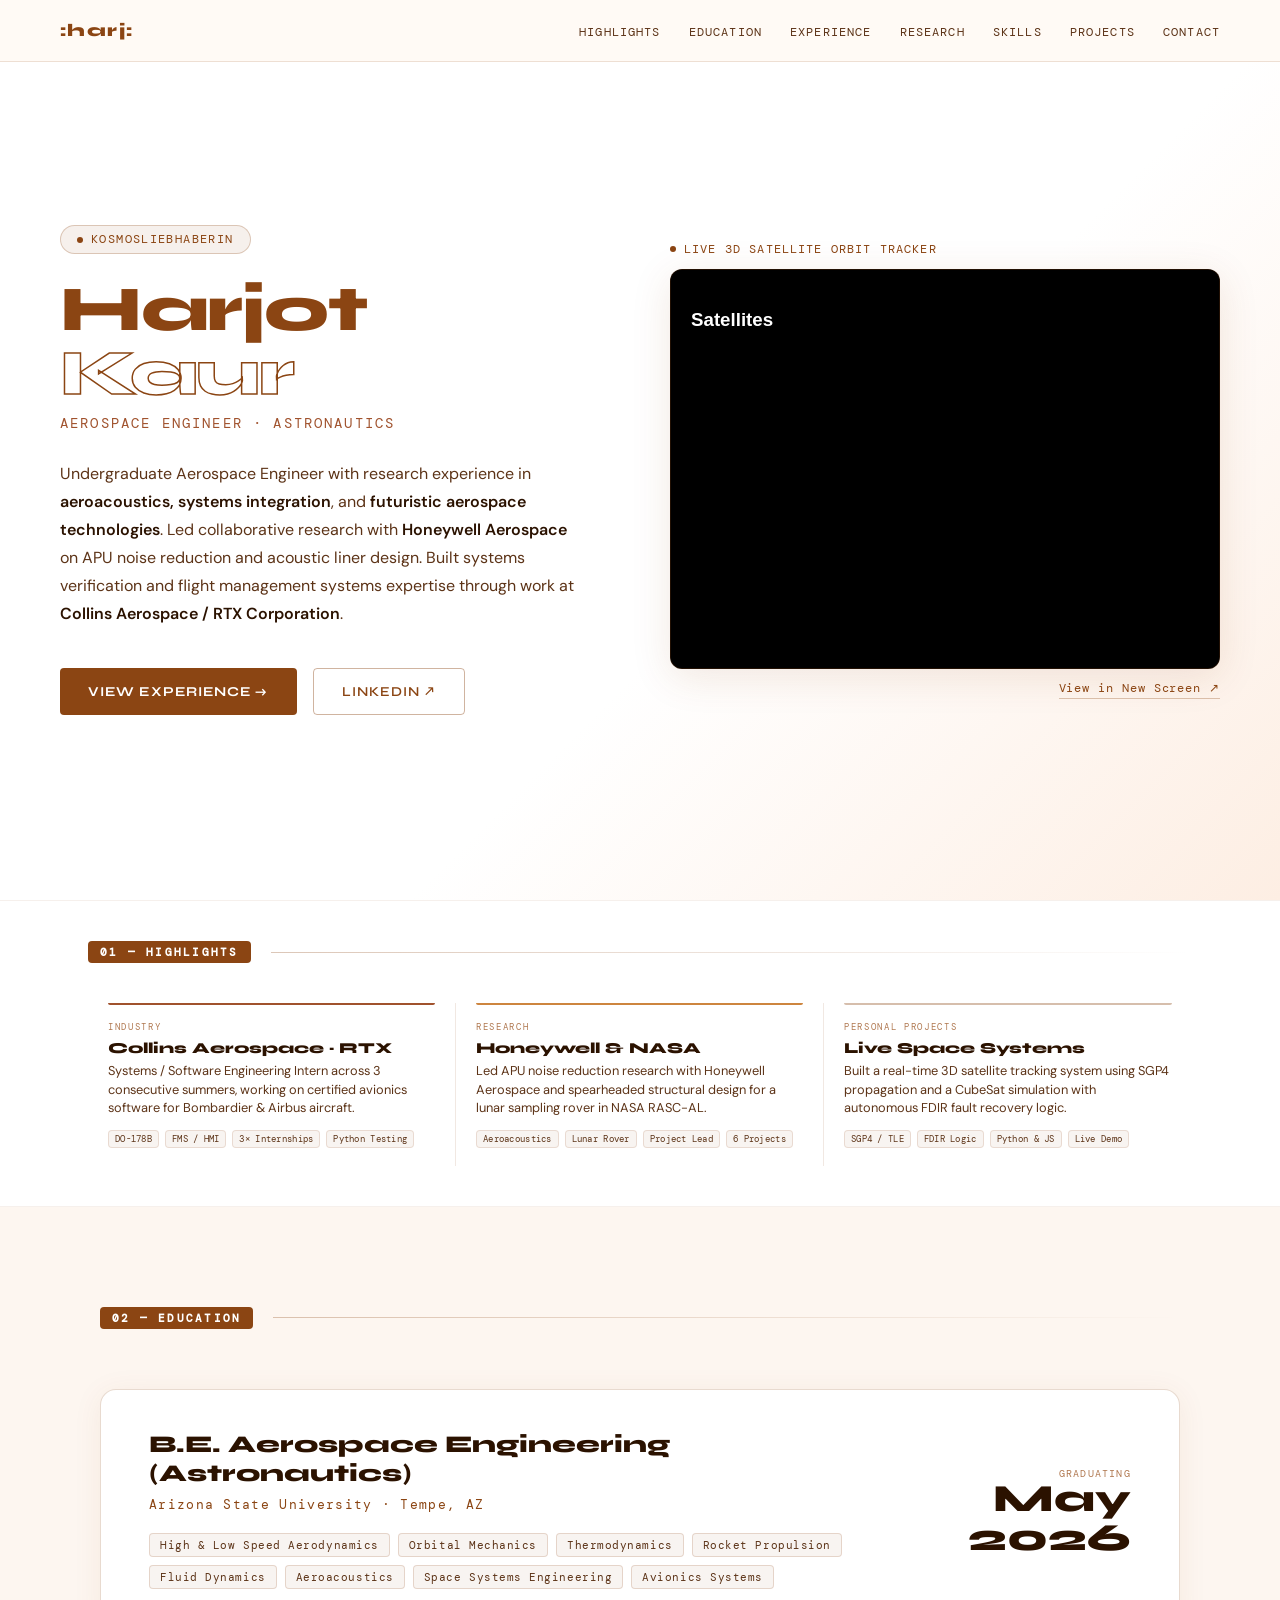
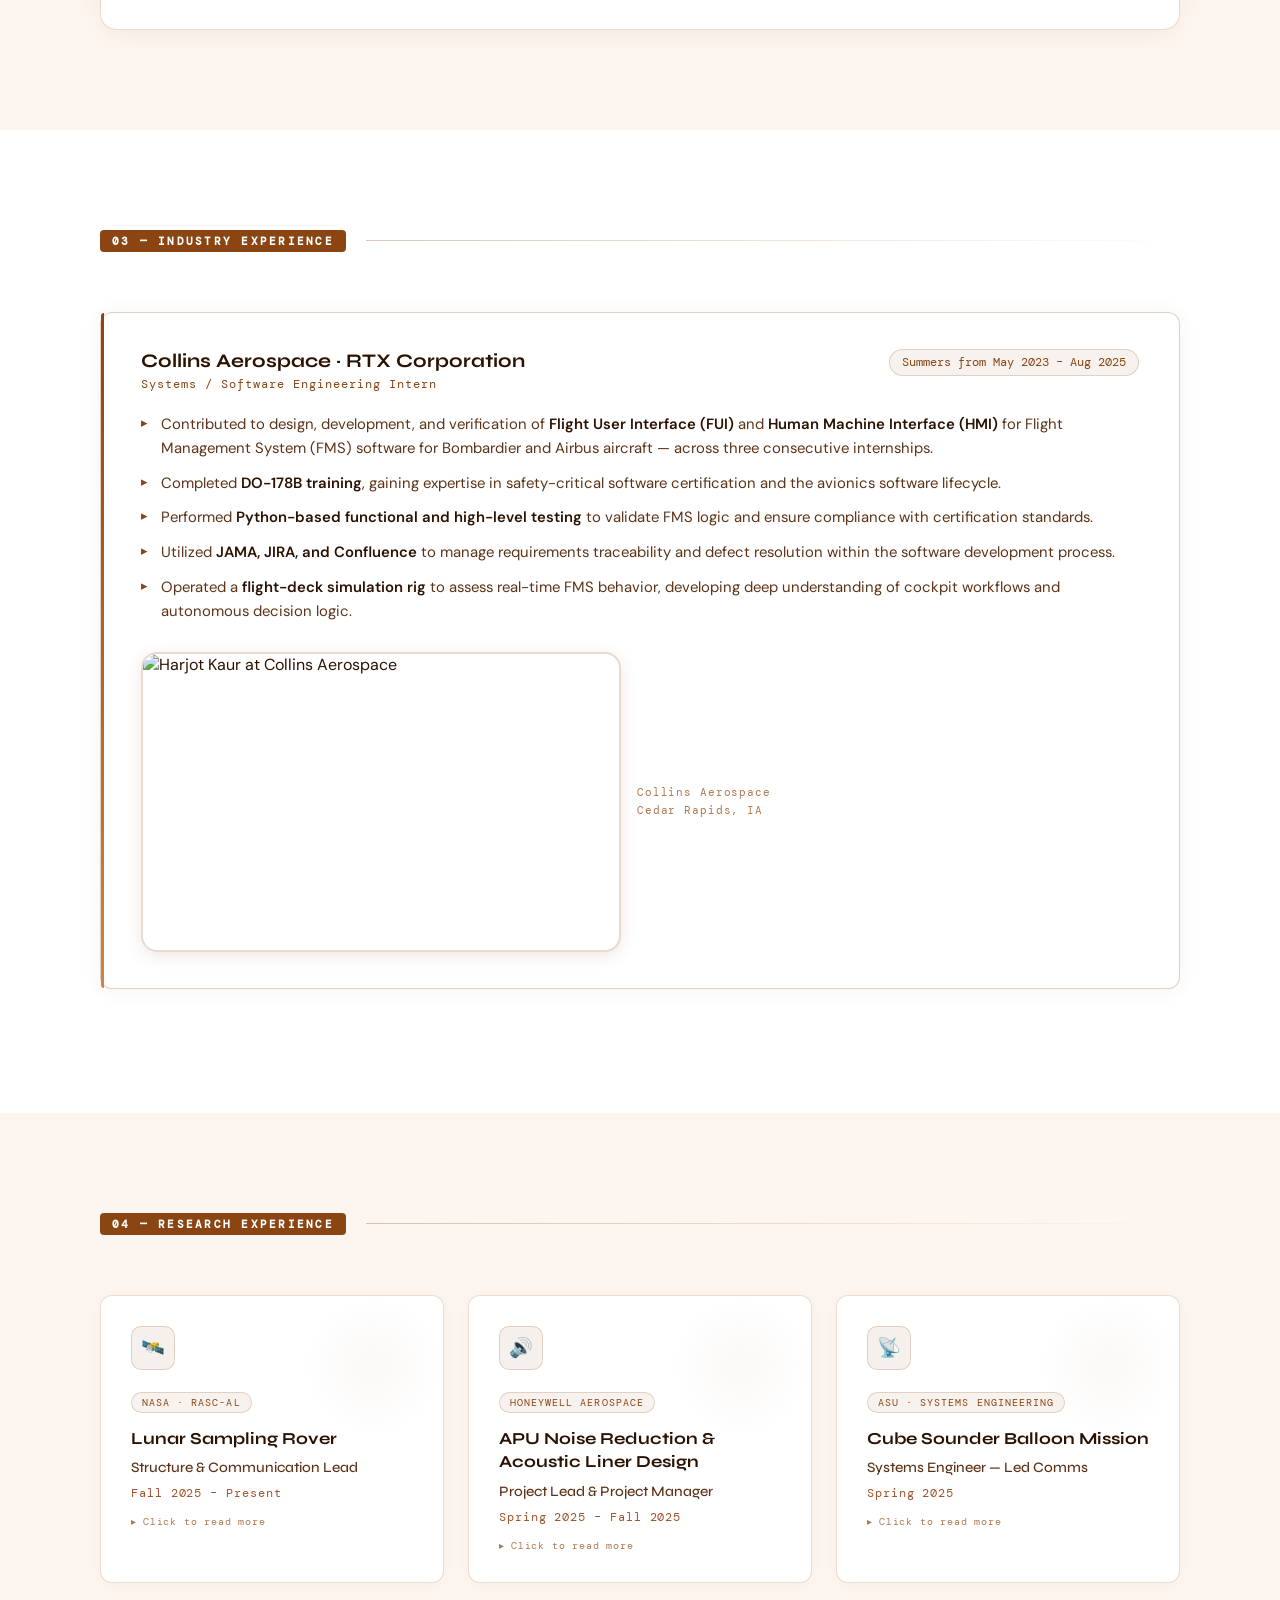
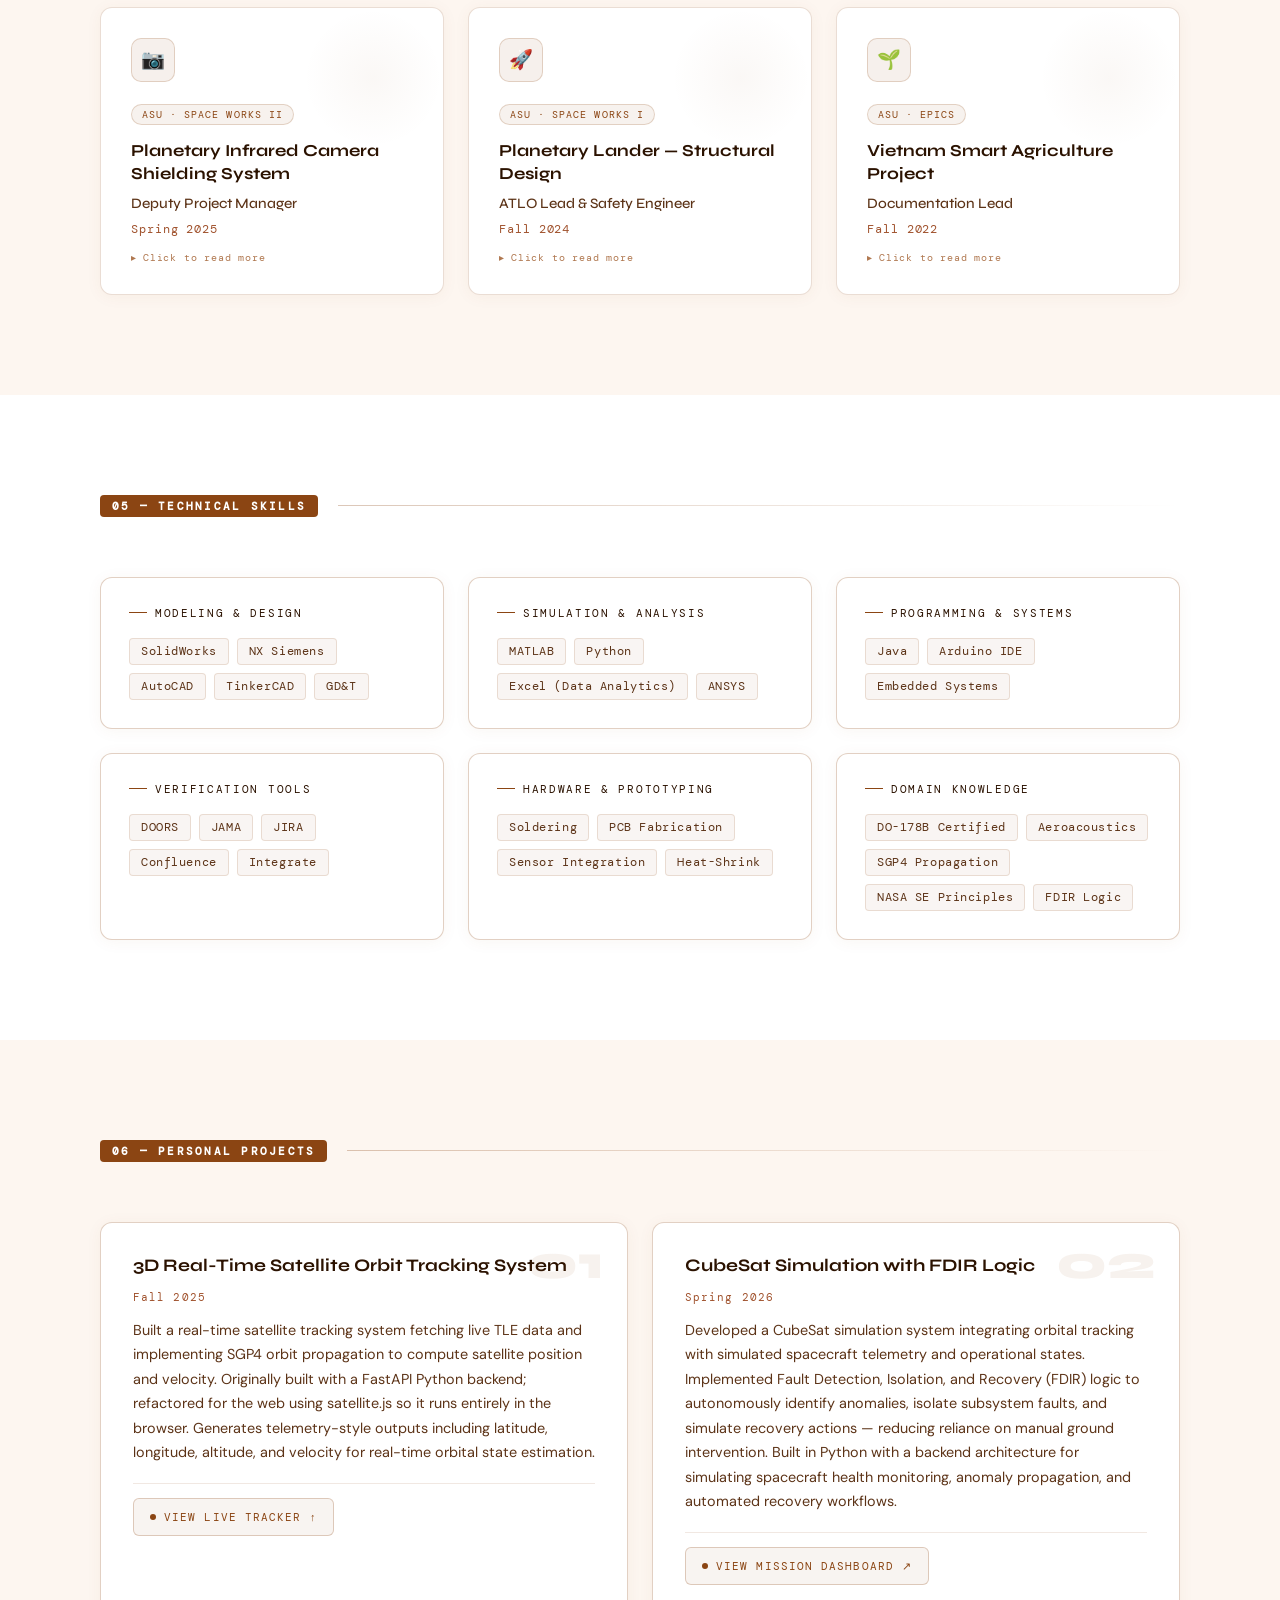
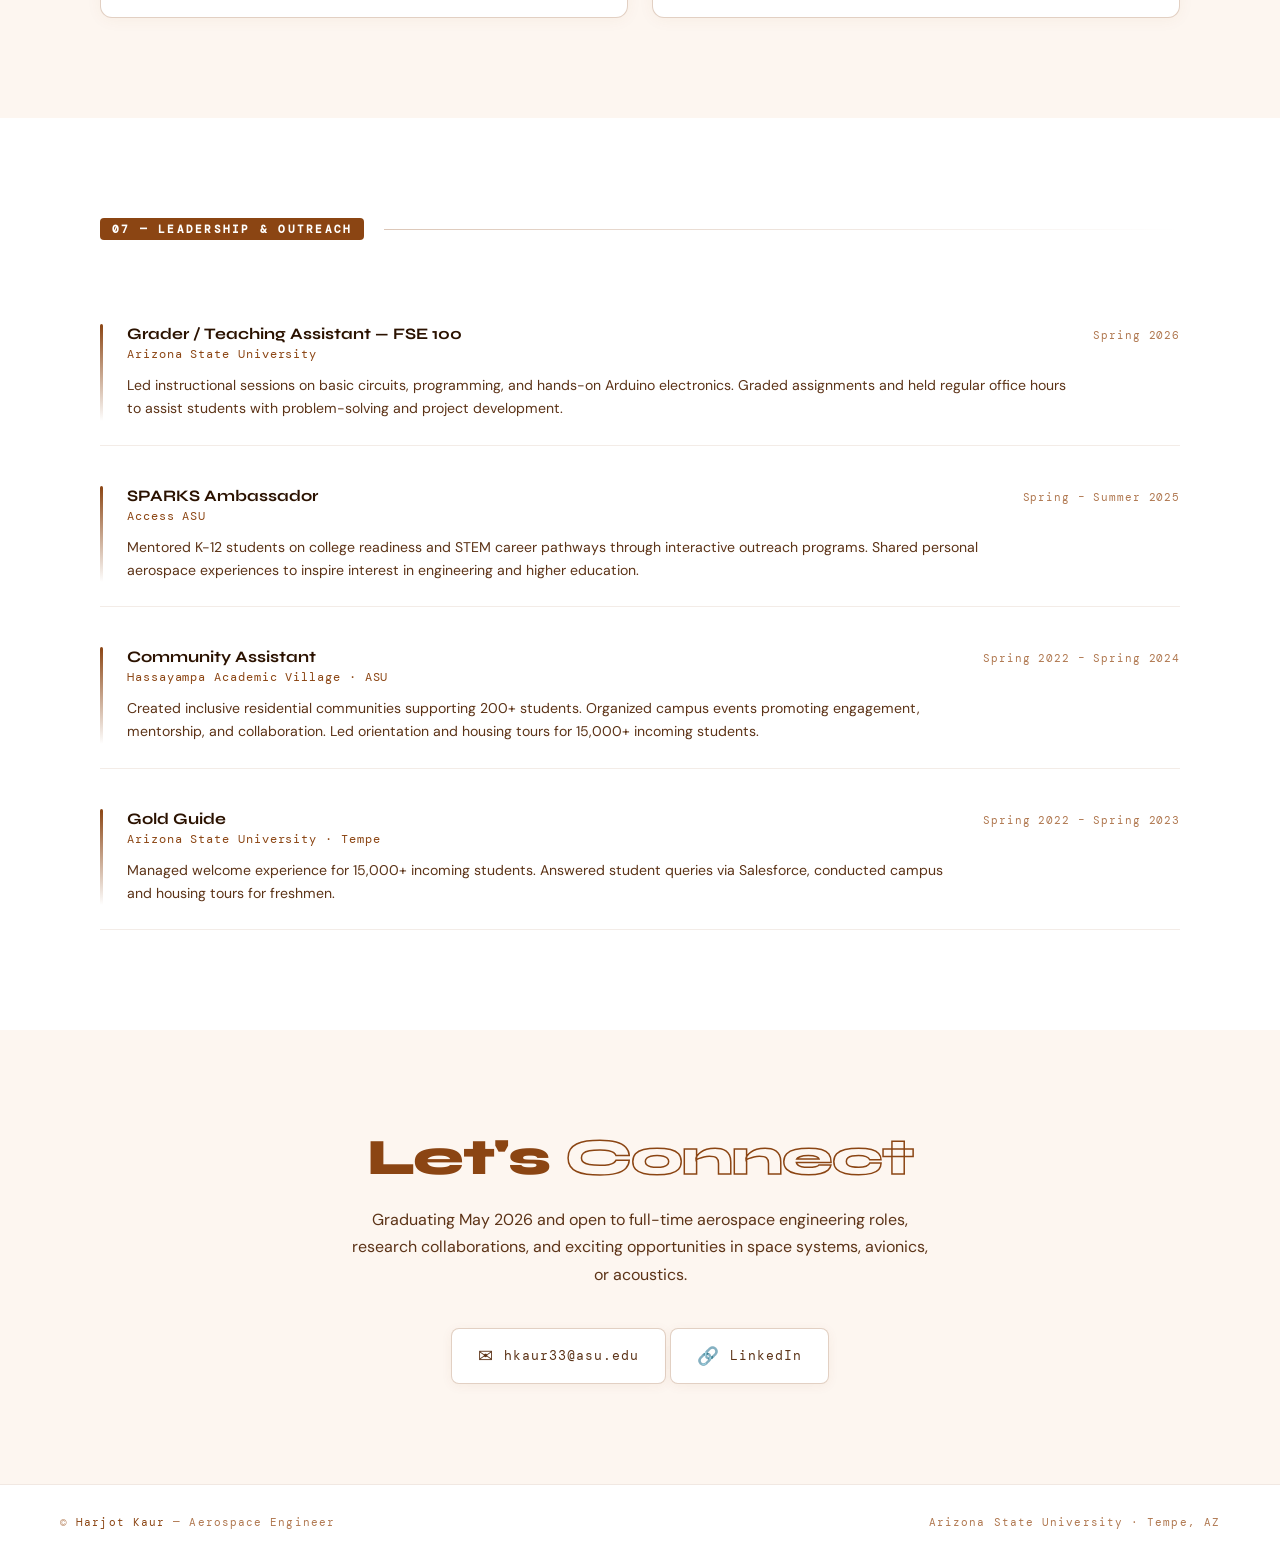
==== commit 2ecb51b6: "Update index.html" ====
--- a/index.html
+++ b/index.html
@@ -443,7 +443,7 @@
       margin-bottom: 60px;
     }
 
-    /* e.g. "01 — Education" brown pill */
+    /* e.g. "02 — Education" brown pill */
     .section-tag {
       font-family: 'DM Mono', monospace;
       font-size: 0.7rem;
@@ -481,17 +481,17 @@
     }
 
     .highlights-inner {
-      max-width: 900px;
+      max-width: 1200px;
       margin: 0 auto;
-      padding: 32px 60px;
+      padding: 40px 48px;
       display: grid;
-      grid-template-columns: repeat(4, 1fr);
+      grid-template-columns: repeat(3, 1fr);
       gap: 0;
     }
 
     /* each card — divider lines between them via border-right */
     .highlight-card {
-      padding: 20px 22px;
+      padding: 18px 20px;
       border-right: 1px solid rgba(139, 69, 19, 0.12);
       position: relative;
       transition: background 0.25s ease;
@@ -543,7 +543,7 @@
 
     /* subtitle */
     .hl-sub {
-      font-size: 0.75rem;
+      font-size: 0.80rem;
       color: var(--text-muted);
       line-height: 1.45;
       margin-bottom: 12px;
@@ -1135,10 +1135,10 @@
       font-size: 0.9rem;
       color: var(--text-muted);
       line-height: 1.7;
-      max-height: 0;
-      overflow: hidden;
-      opacity: 0;
-      margin-top: 0;
+      max-height: none;
+      overflow: visible;
+      opacity: 1;
+      margin-top: 14px;
       transition: max-height 0.45s ease, opacity 0.35s ease, margin-top 0.3s ease;
     }
 
@@ -1509,14 +1509,16 @@
        Key partnerships and accomplishments at a glance.
        Sits between hero and education.
   ============================================================ -->
-  <section id="education">
-    <div class="section-inner">
-
-      <div class="section-header reveal">
-        <span class="section-tag">01 — Highlights</span>
-        <div class="section-line"></div>
-      </div>
-
+<section id="highlights">
+  <div class="highlights-inner">
+
+    <div class="section-header" style="grid-column: 1 / -1; margin-bottom: 40px;">
+      <span class="section-tag">01 — Highlights</span>
+      <div class="section-line"></div>
+    </div>
+
+    <!-- Card 1: Collins Aerospace -->
+      
       <!-- Card 1: Collins Aerospace -->
       <div class="highlight-card reveal">
         <div class="hl-label">Industry</div>
@@ -1568,6 +1570,9 @@
         </div>
       </div>
 
+
+    </div>
+  </section>
 
 
   <!-- ============================================================
@@ -1895,11 +1900,10 @@
       <div class="projects-grid">
 
         <!-- Project 01: Satellite Tracker -->
-        <div class="project-card reveal" onclick="toggleProject(this)">
+        <div class="project-card reveal">
           <div class="project-num">01</div>
           <div class="project-title">3D Real-Time Satellite Orbit Tracking System</div>
           <div class="project-period">Fall 2025</div>
-          <div class="project-hint">Click to read more</div>
           <div class="project-desc">
             Built a real-time satellite tracking system fetching live TLE data and
             implementing SGP4 orbit propagation to compute satellite position and velocity.
@@ -1920,11 +1924,10 @@
         </div>
 
         <!-- Project 02: CubeSat FDIR -->
-        <div class="project-card reveal" onclick="toggleProject(this)">
+        <div class="project-card reveal">
           <div class="project-num">02</div>
           <div class="project-title">CubeSat Simulation with FDIR Logic</div>
           <div class="project-period">Spring 2026</div>
-          <div class="project-hint">Click to read more</div>
           <div class="project-desc">
             Developed a CubeSat simulation system integrating orbital tracking with
             simulated spacecraft telemetry and operational states. Implemented
@@ -2042,10 +2045,11 @@
           avionics, or acoustics.
         </p>
 
-        <div class="contact-links">
-          <a href="/cdn-cgi/l/email-protection#adc6ccd8df83c5ccdfc7c2d9839c9b9f9cedcac0ccc4c183cec2c0" class="contact-link">
-            <span class="icon">✉</span> <span class="__cf_email__" data-cfemail="8be3e0eafef9b8b8cbeaf8fea5eeeffe">[email&#160;protected]</span>
+          <a href="mailto:hkaur33@asu.edu" class="contact-link">
+            <span class="icon">✉</span>
+            hkaur33@asu.edu
           </a>
+        
           <a href="https://www.linkedin.com/in/harjottkaurr/" target="_blank" class="contact-link">
             <span class="icon">🔗</span> LinkedIn
           </a>
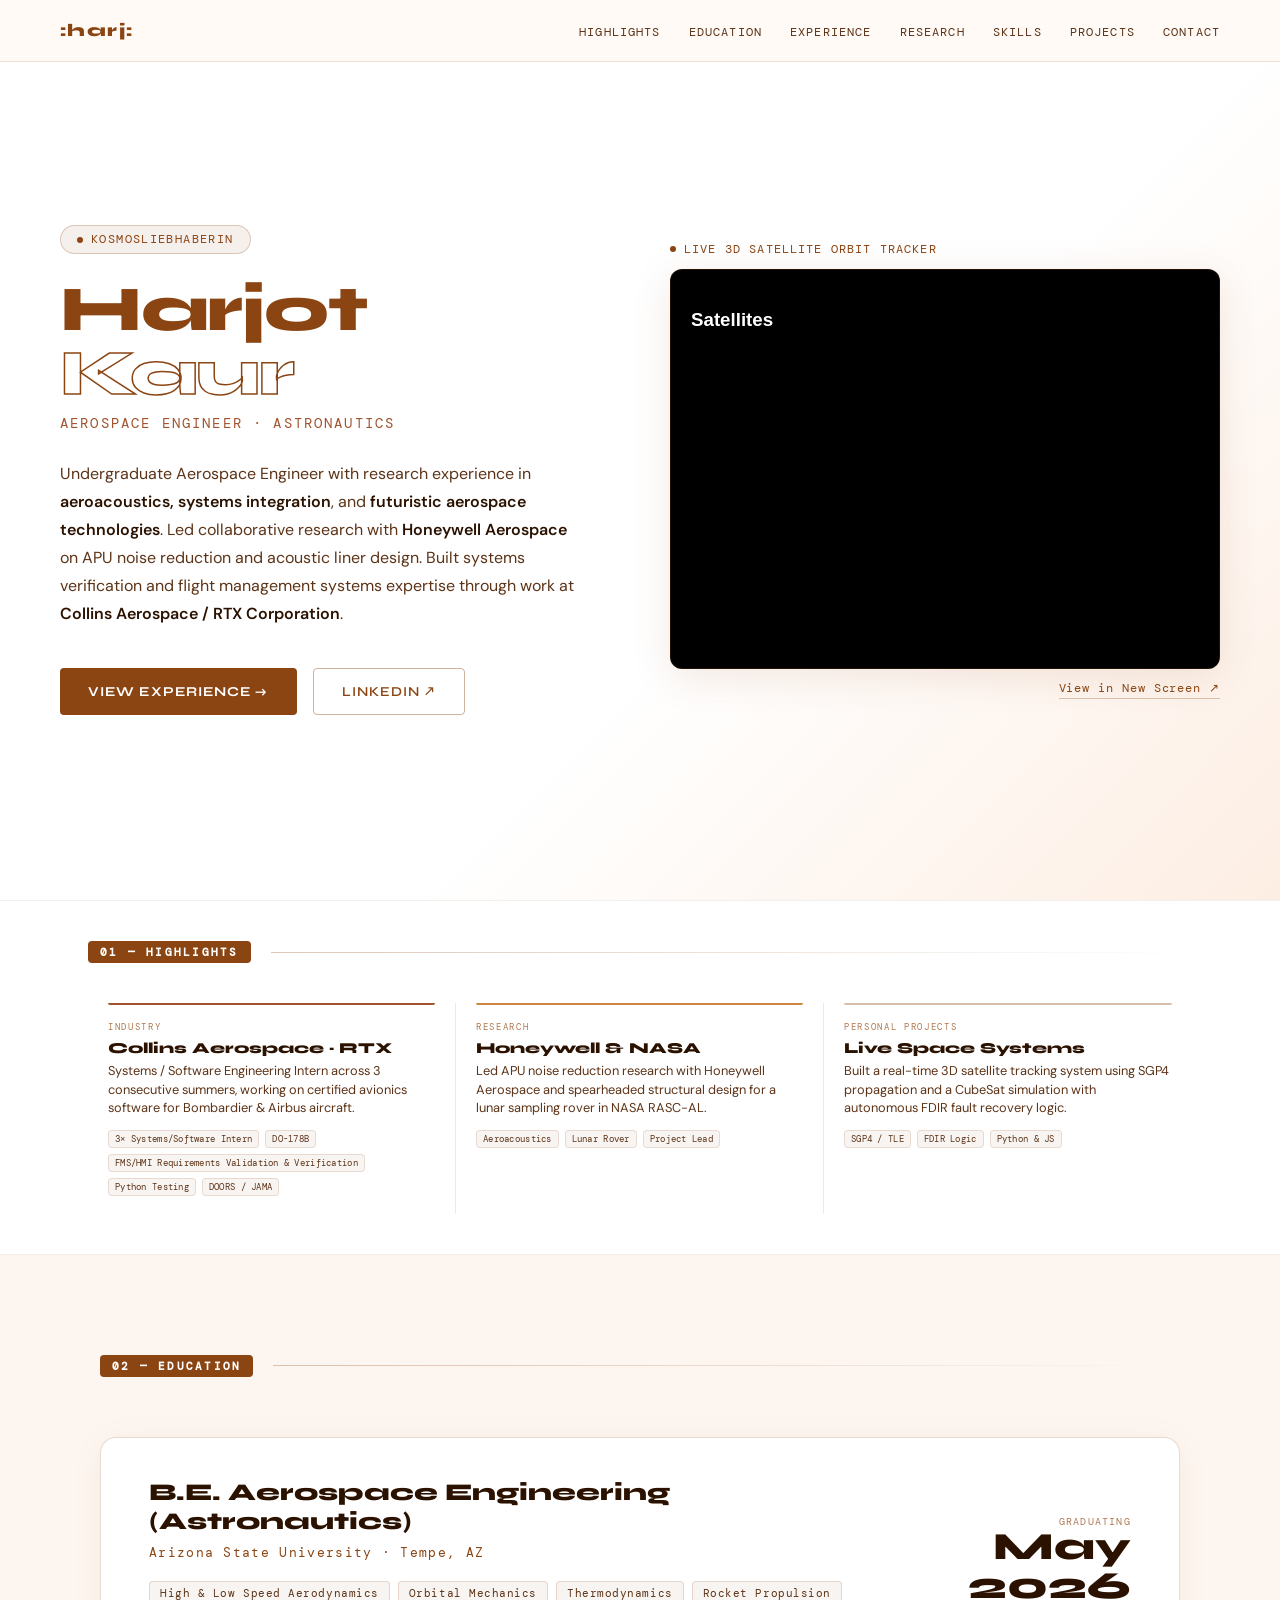
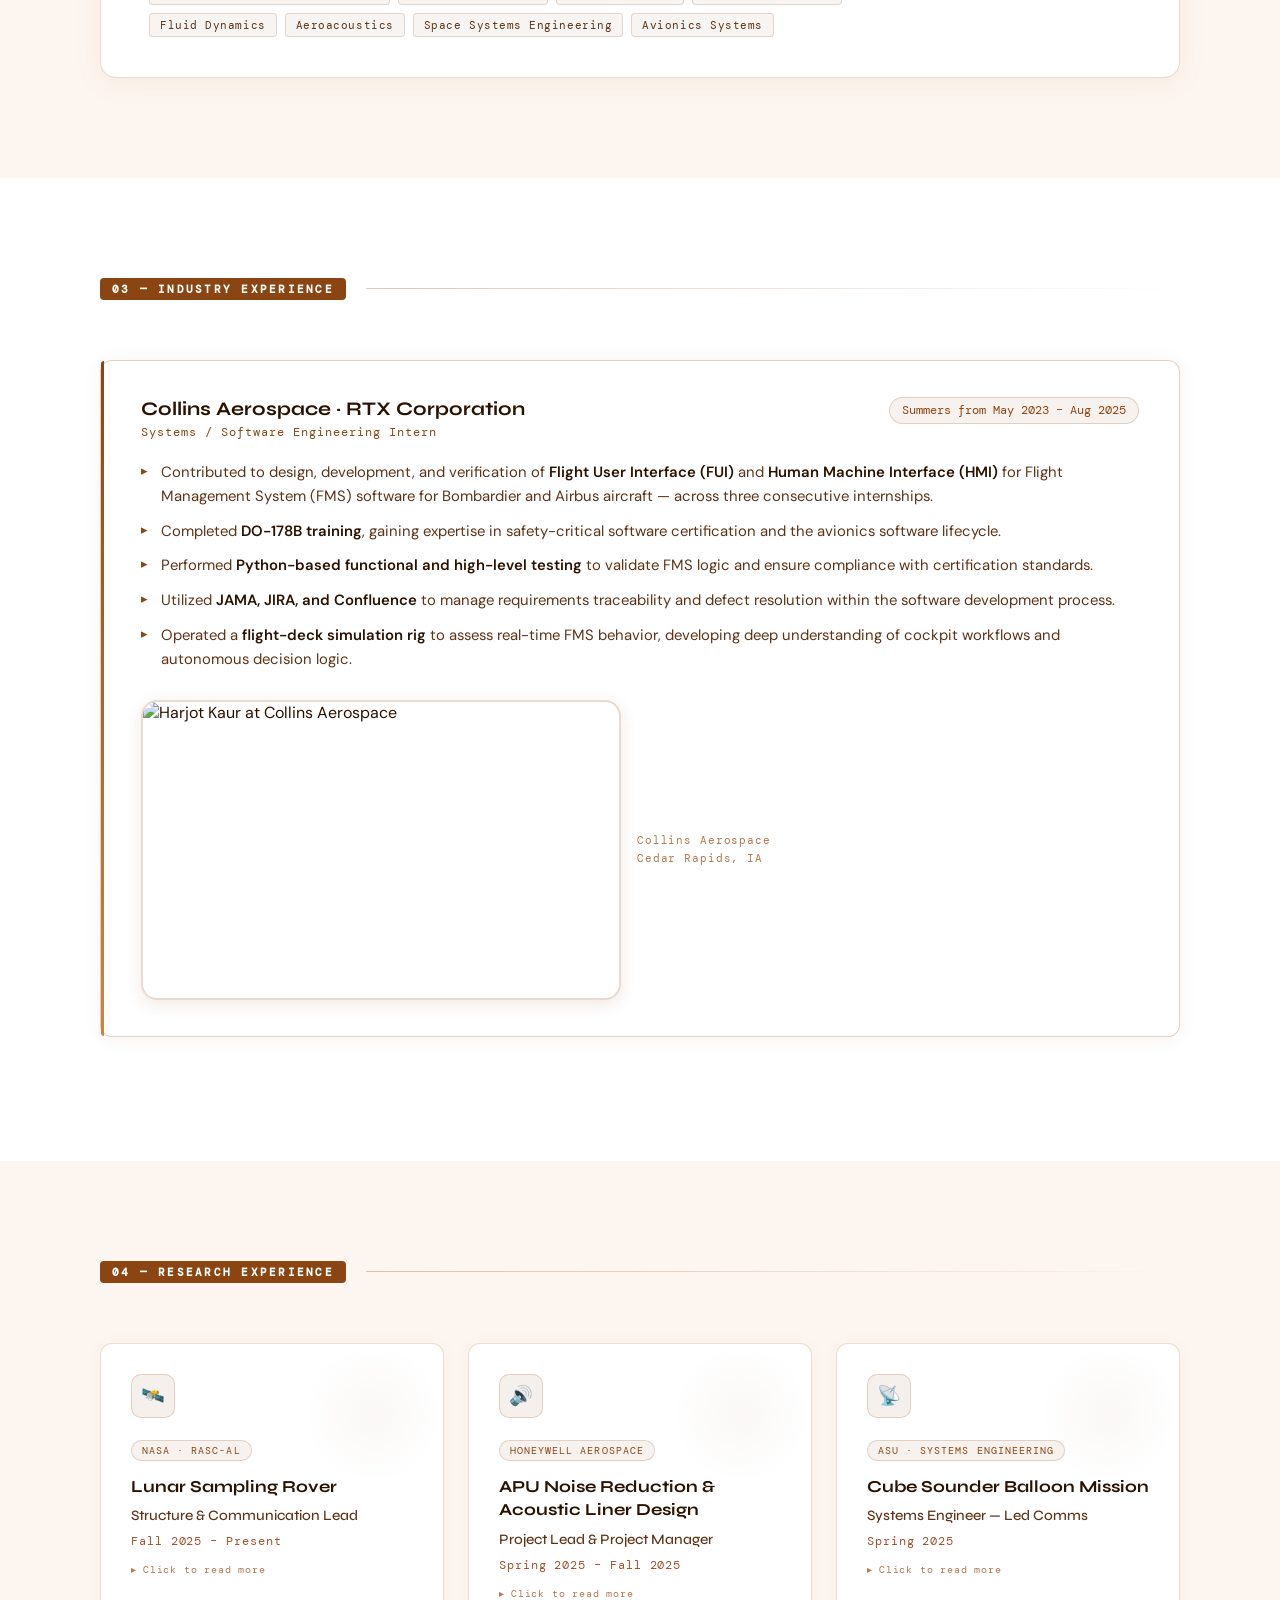
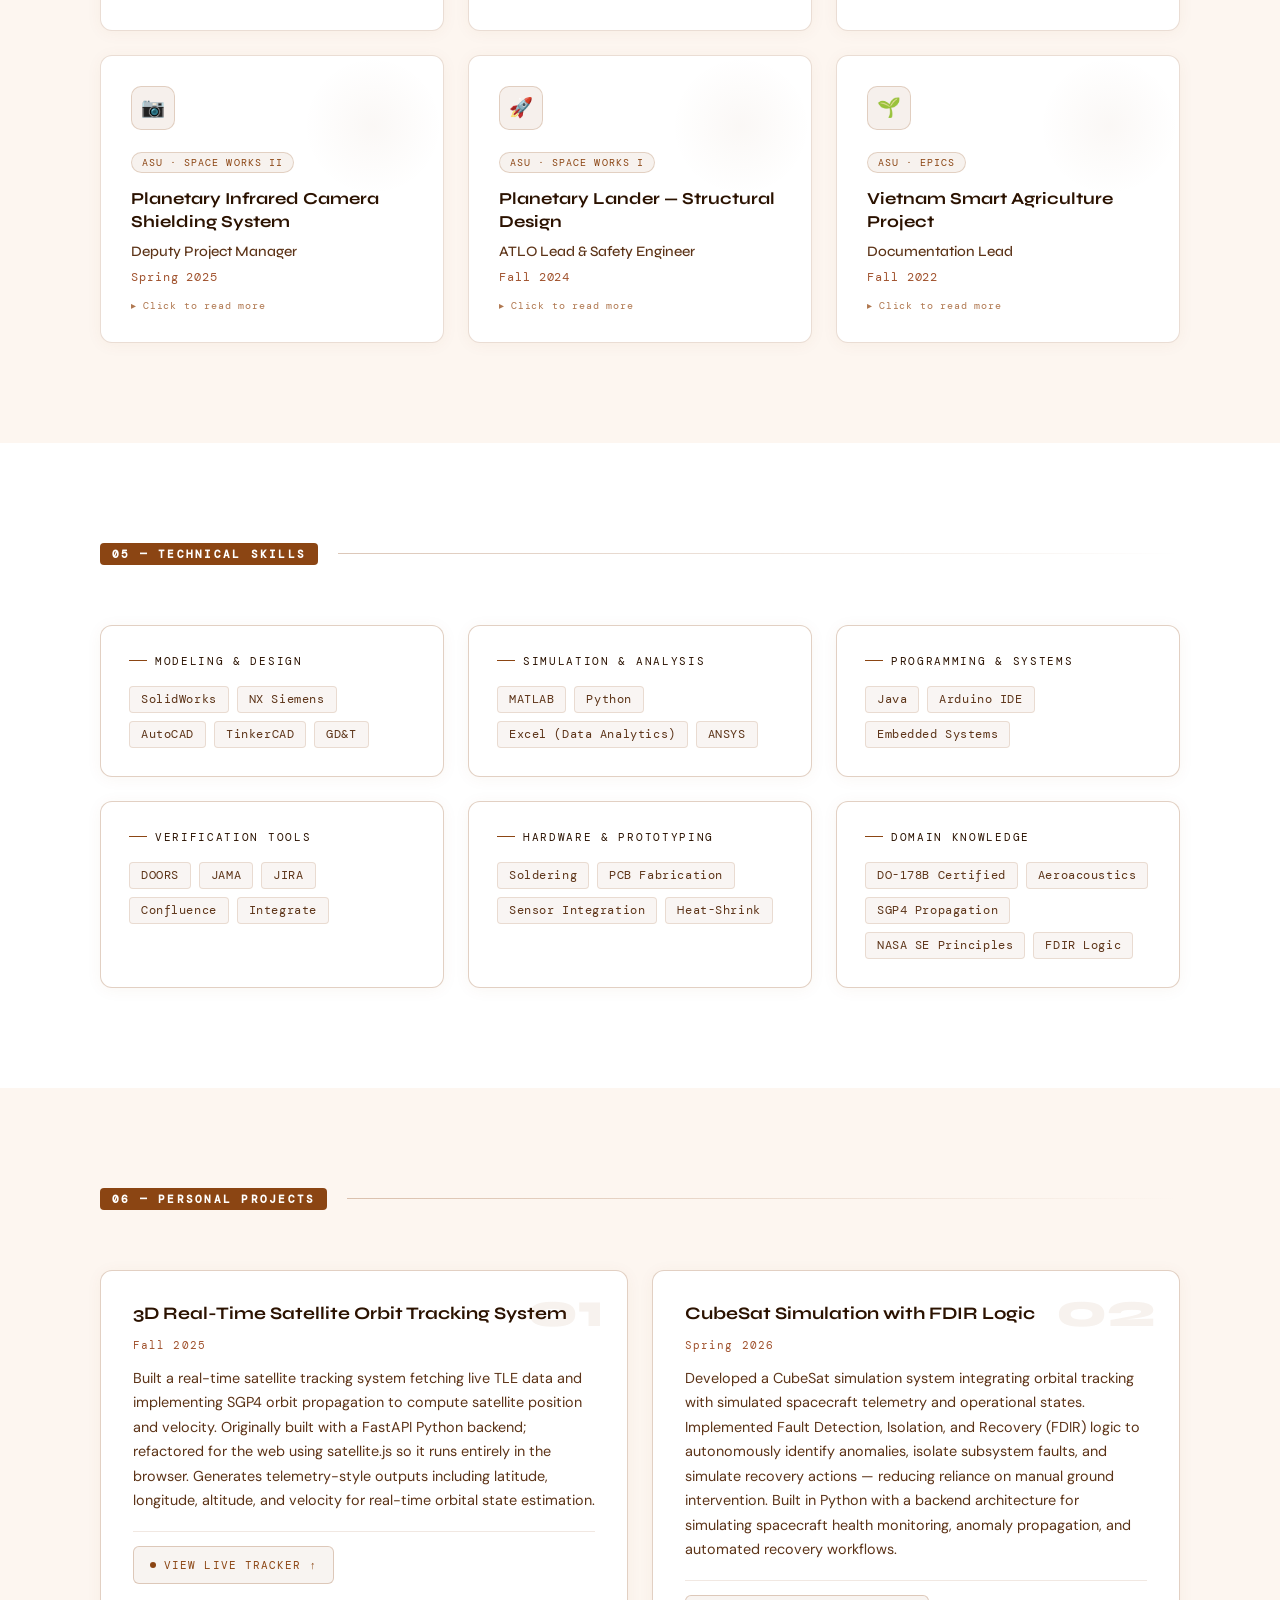
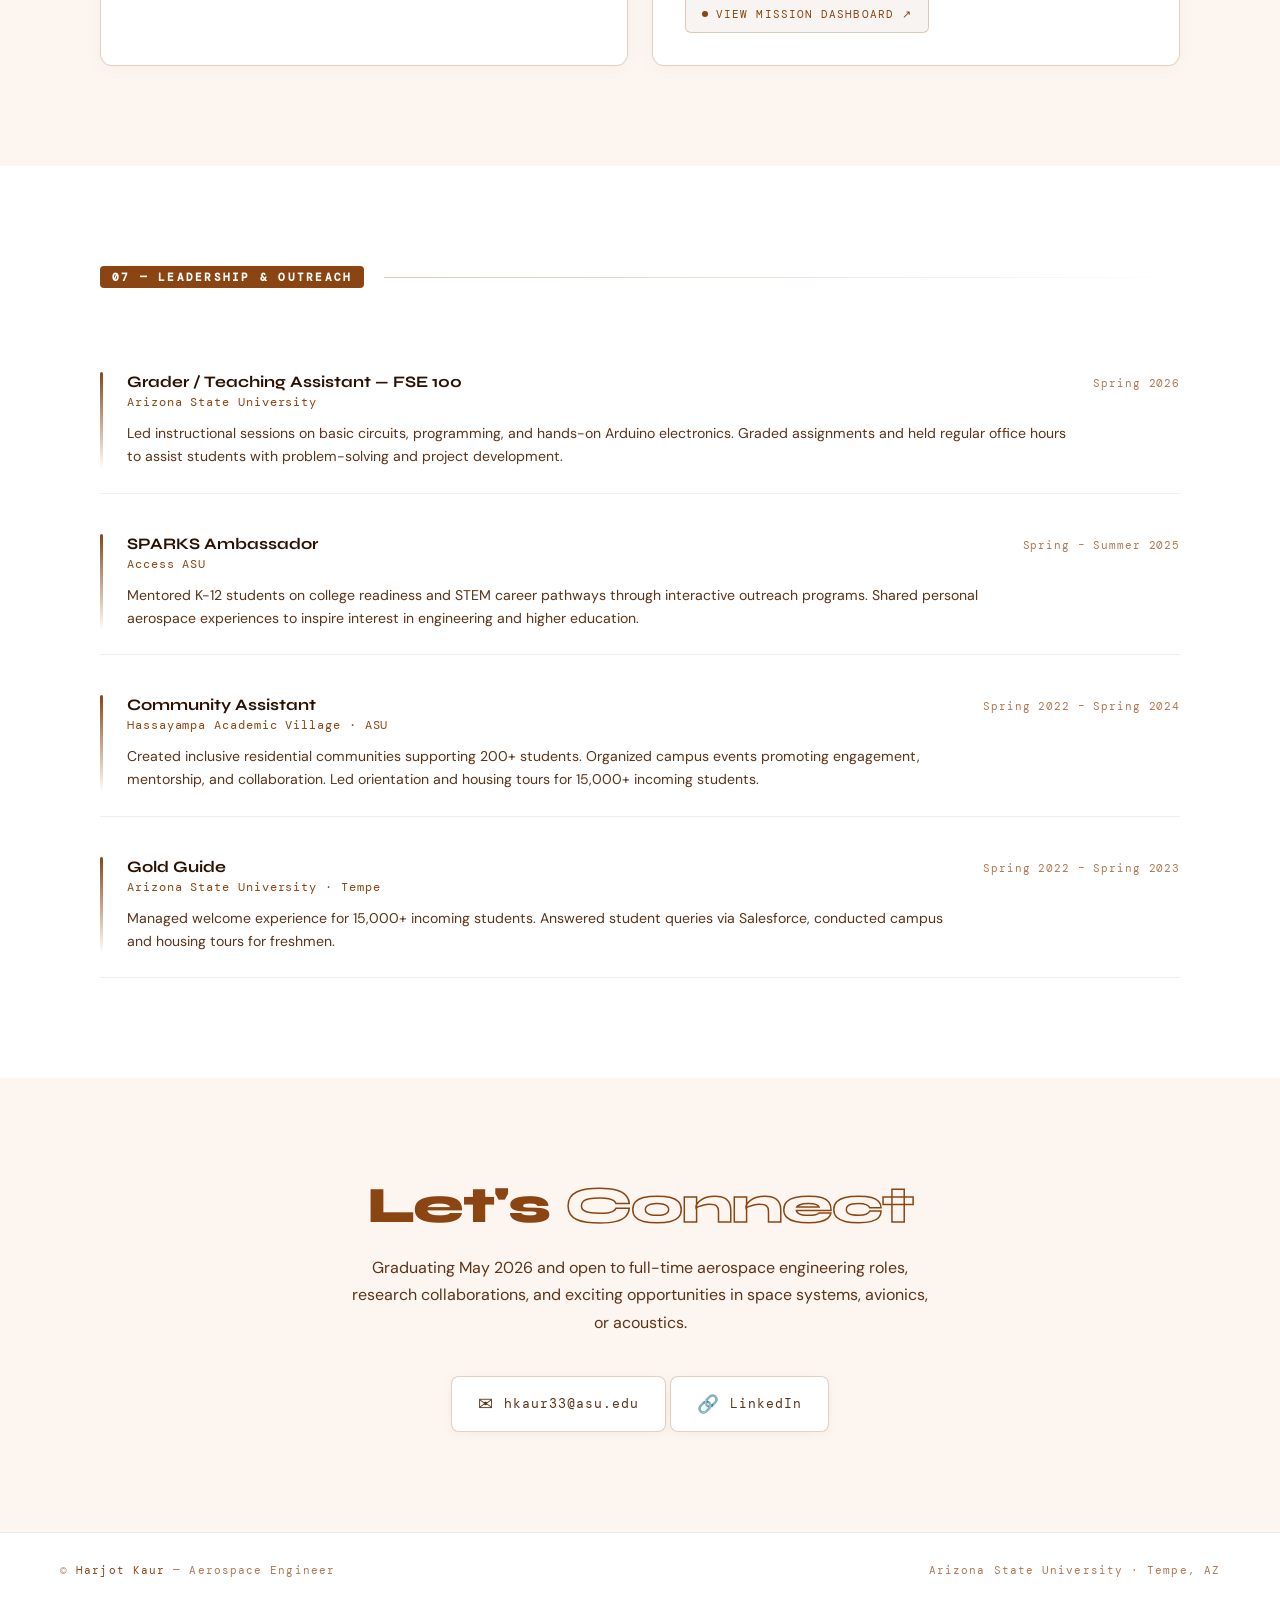
==== commit a84faa22: "Update index.html" ====
--- a/index.html
+++ b/index.html
@@ -1529,10 +1529,11 @@
           Bombardier &amp; Airbus aircraft.
         </div>
         <div class="hl-tags">
+          <span class="hl-tag">3× Systems/Software Intern</span>
           <span class="hl-tag">DO-178B</span>
-          <span class="hl-tag">FMS / HMI</span>
-          <span class="hl-tag">3× Internships</span>
+          <span class="hl-tag">FMS/HMI Requirements Validation &amp; Verification</span>
           <span class="hl-tag">Python Testing</span>
+          <span class="hl-tag">DOORS / JAMA</span>
         </div>
       </div>
 
@@ -1549,7 +1550,6 @@
           <span class="hl-tag">Aeroacoustics</span>
           <span class="hl-tag">Lunar Rover</span>
           <span class="hl-tag">Project Lead</span>
-          <span class="hl-tag">6 Projects</span>
         </div>
       </div>
 
@@ -1566,7 +1566,6 @@
           <span class="hl-tag">SGP4 / TLE</span>
           <span class="hl-tag">FDIR Logic</span>
           <span class="hl-tag">Python &amp; JS</span>
-          <span class="hl-tag">Live Demo</span>
         </div>
       </div>
 
